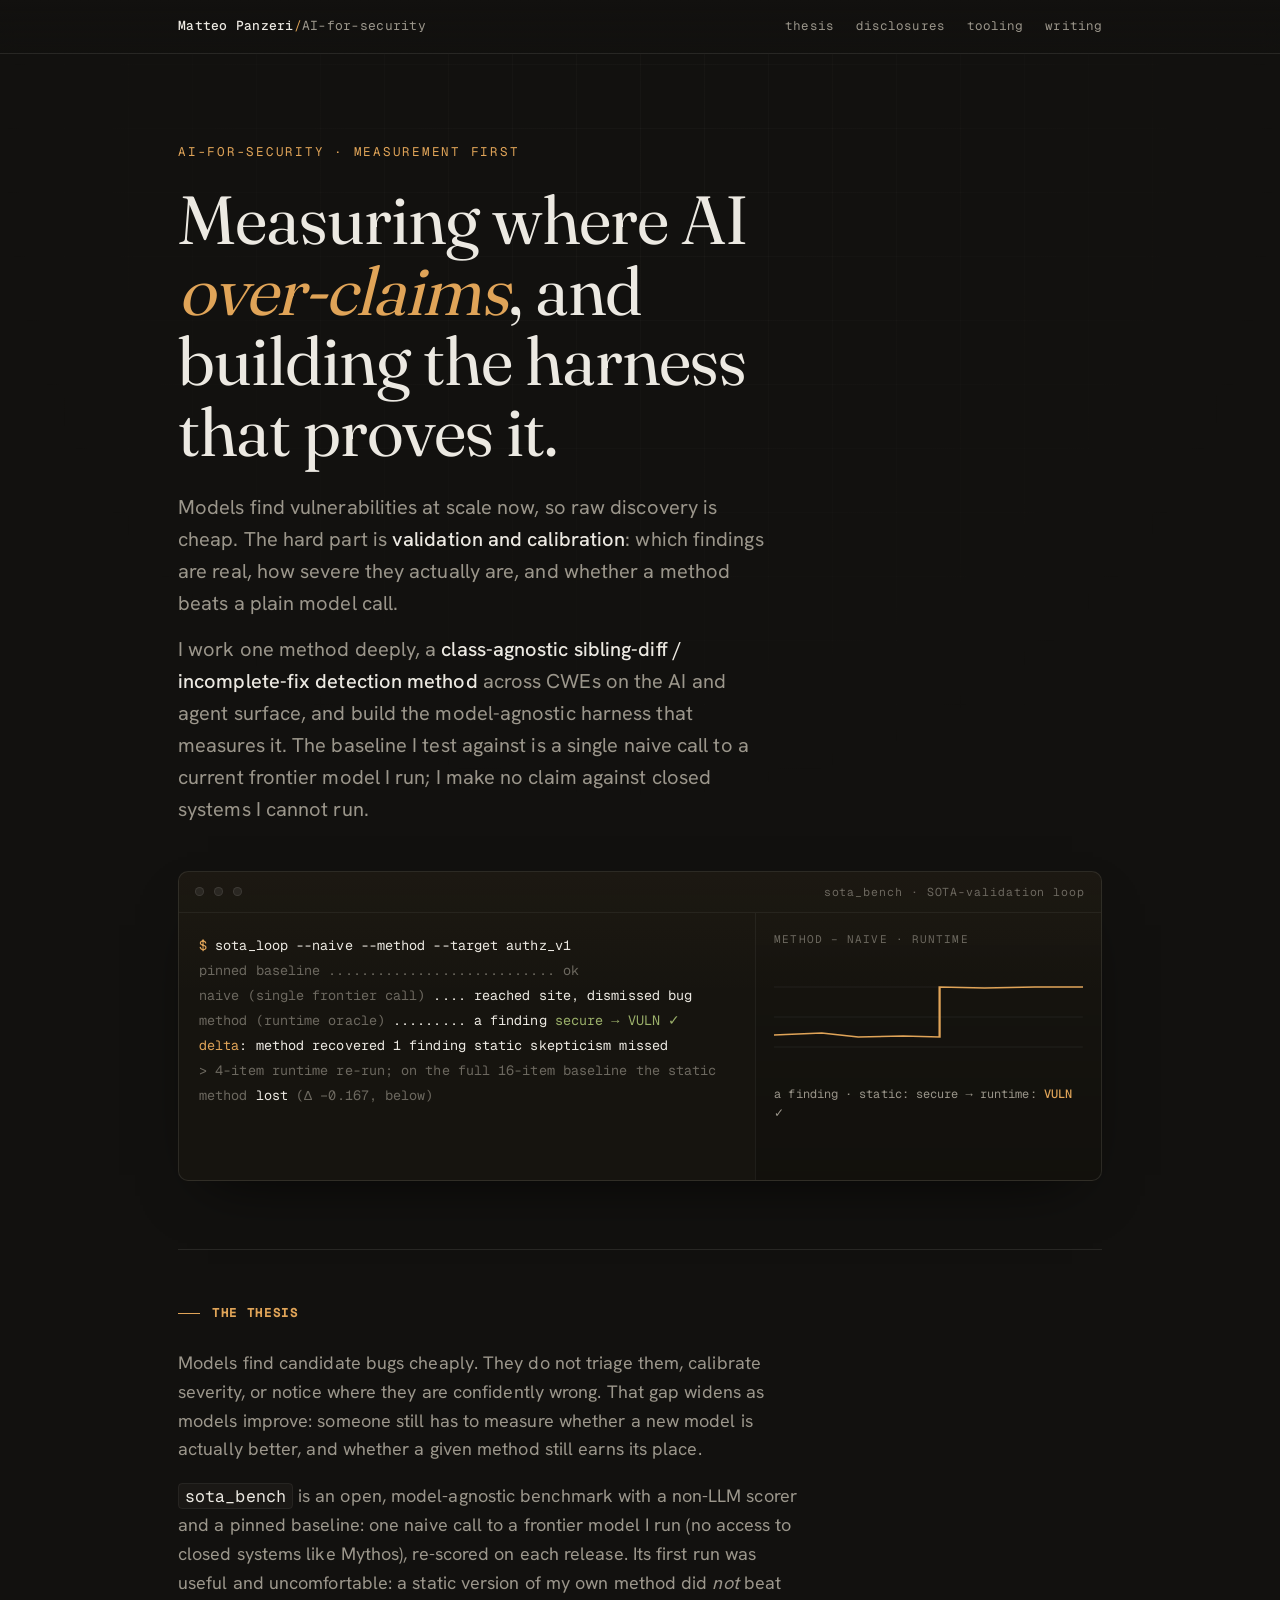
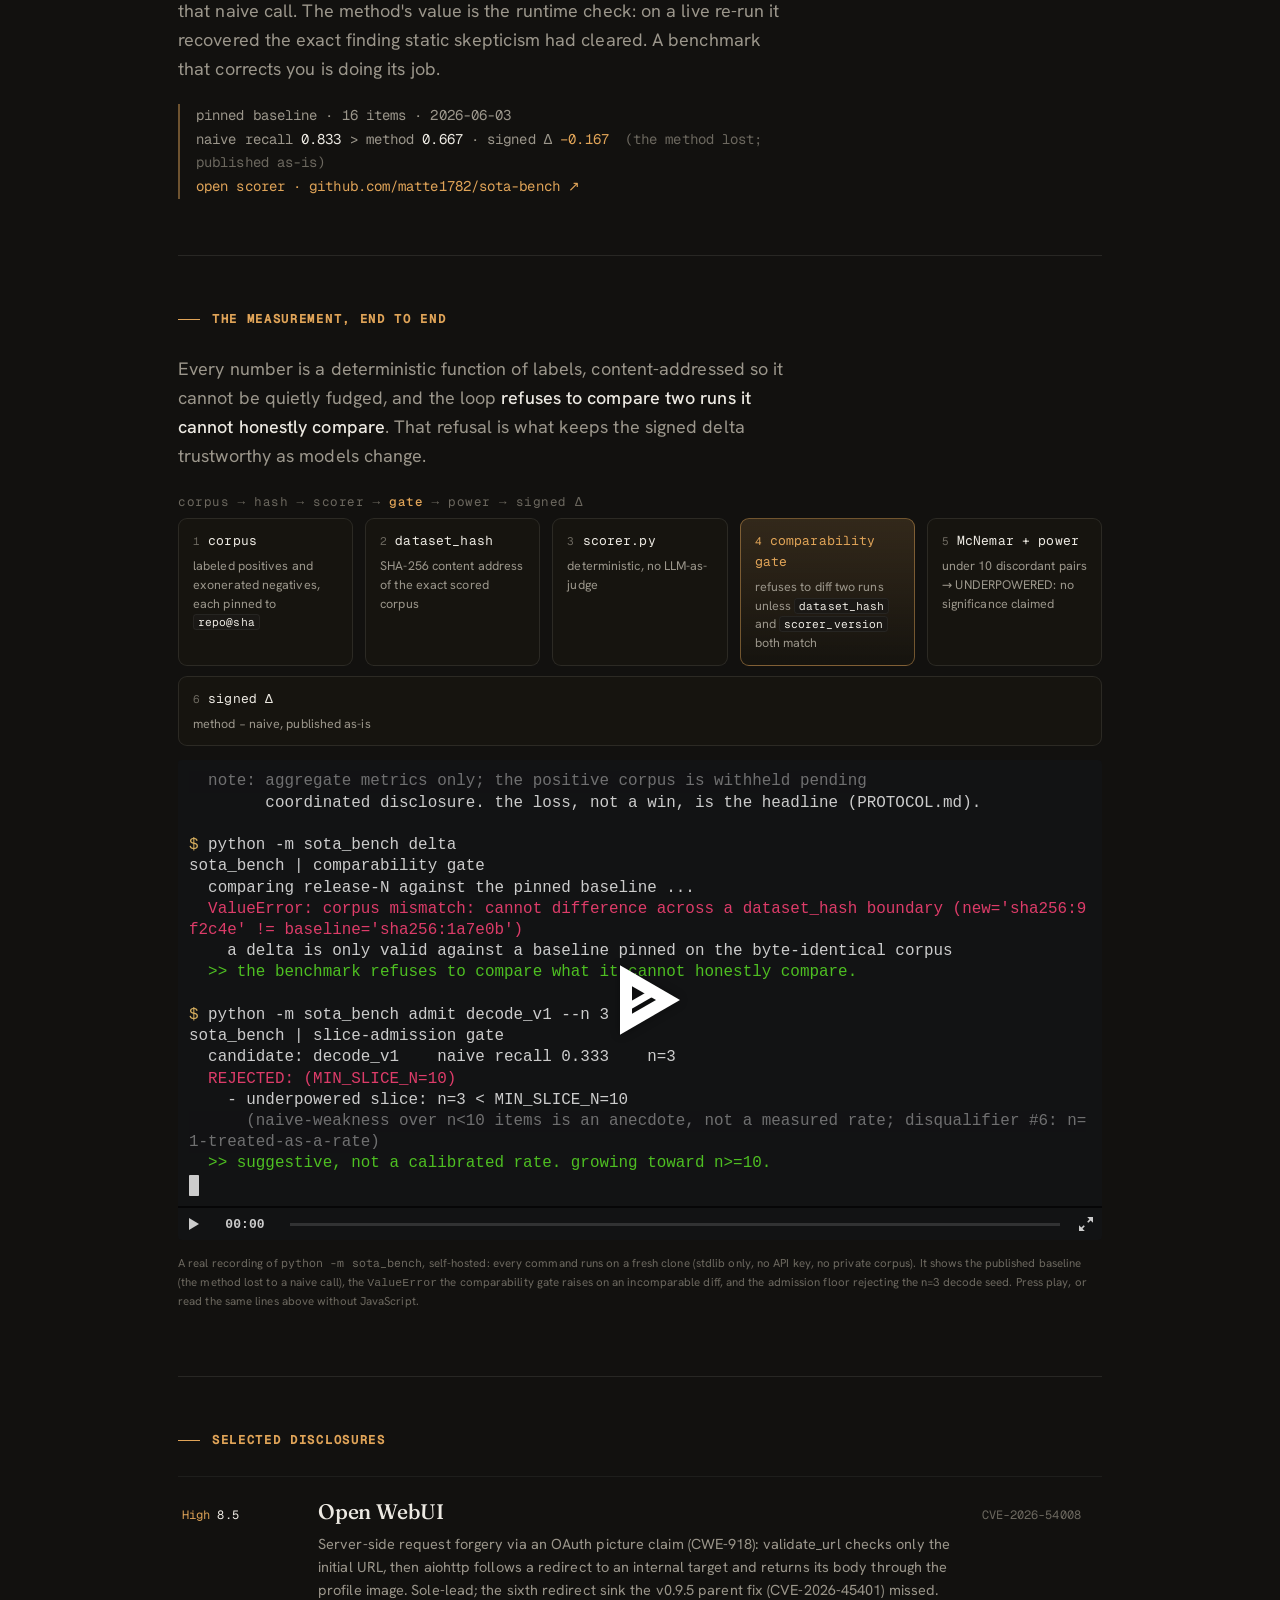
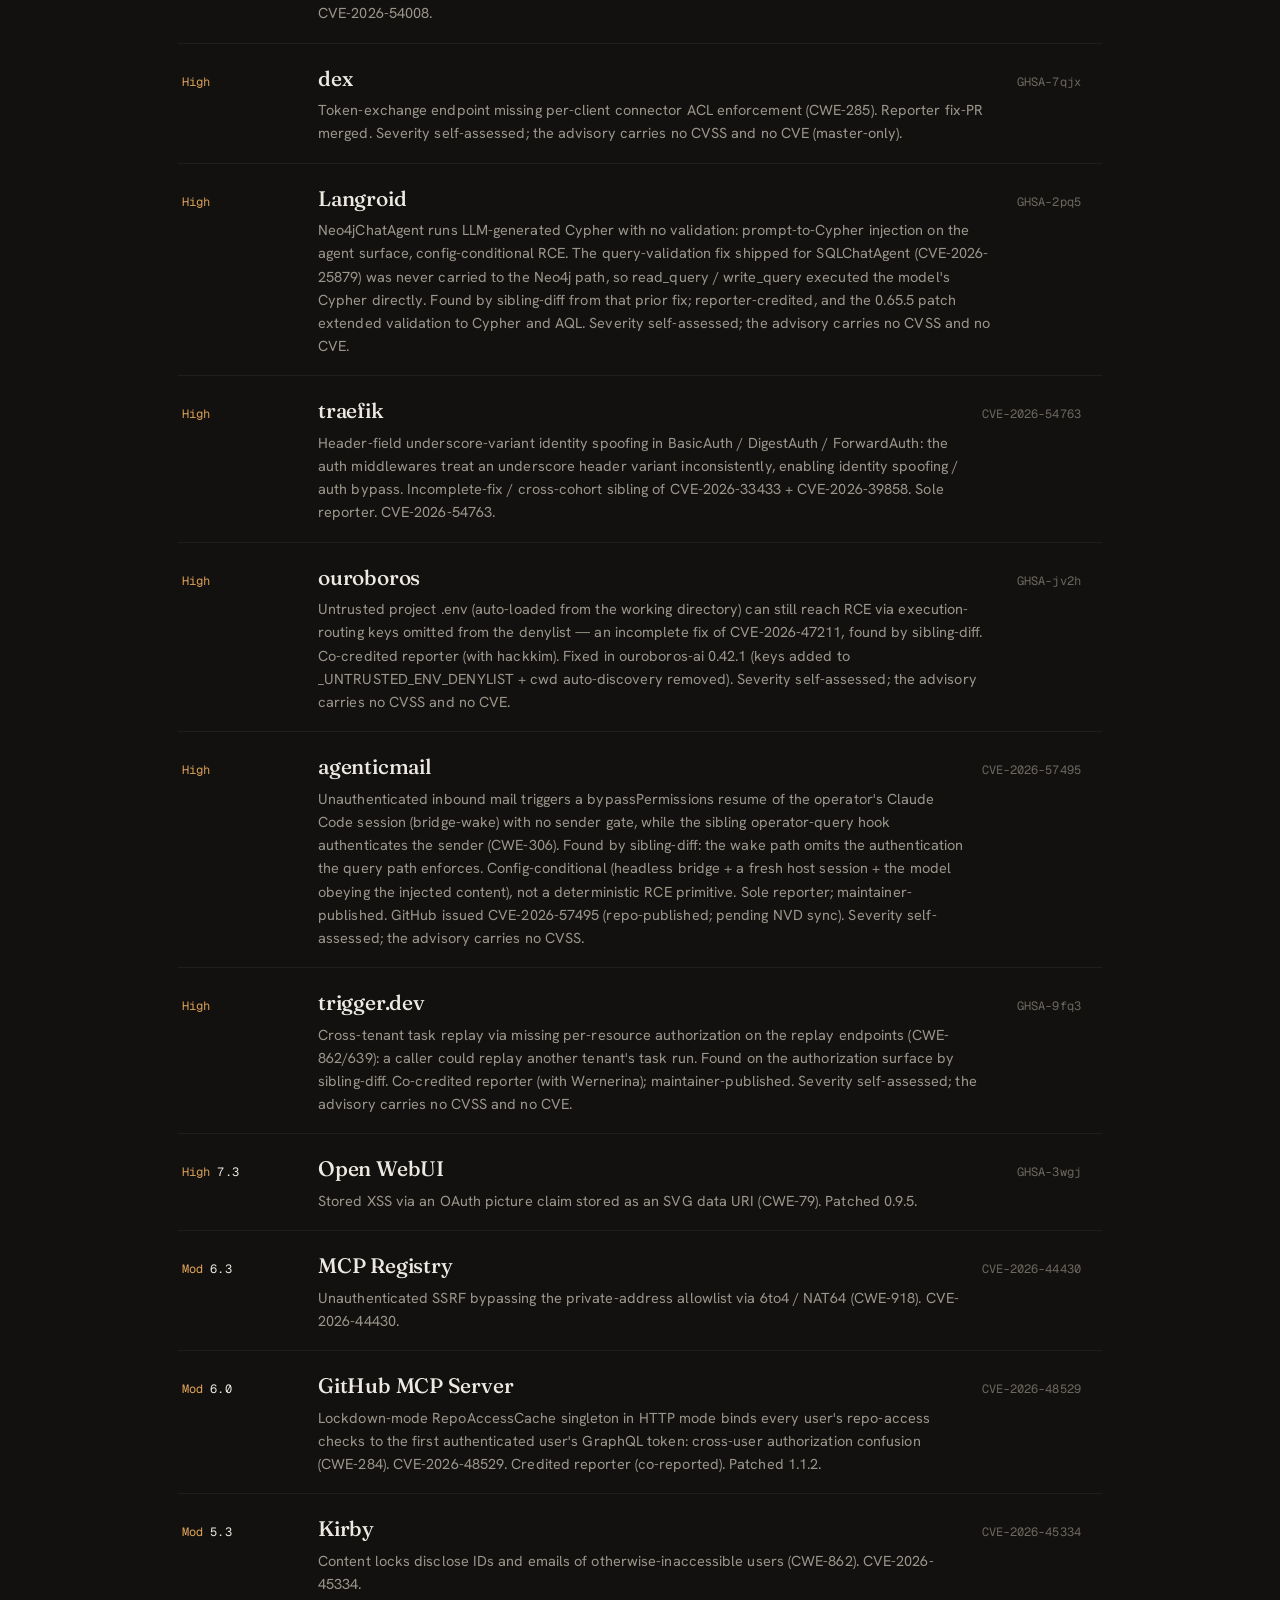
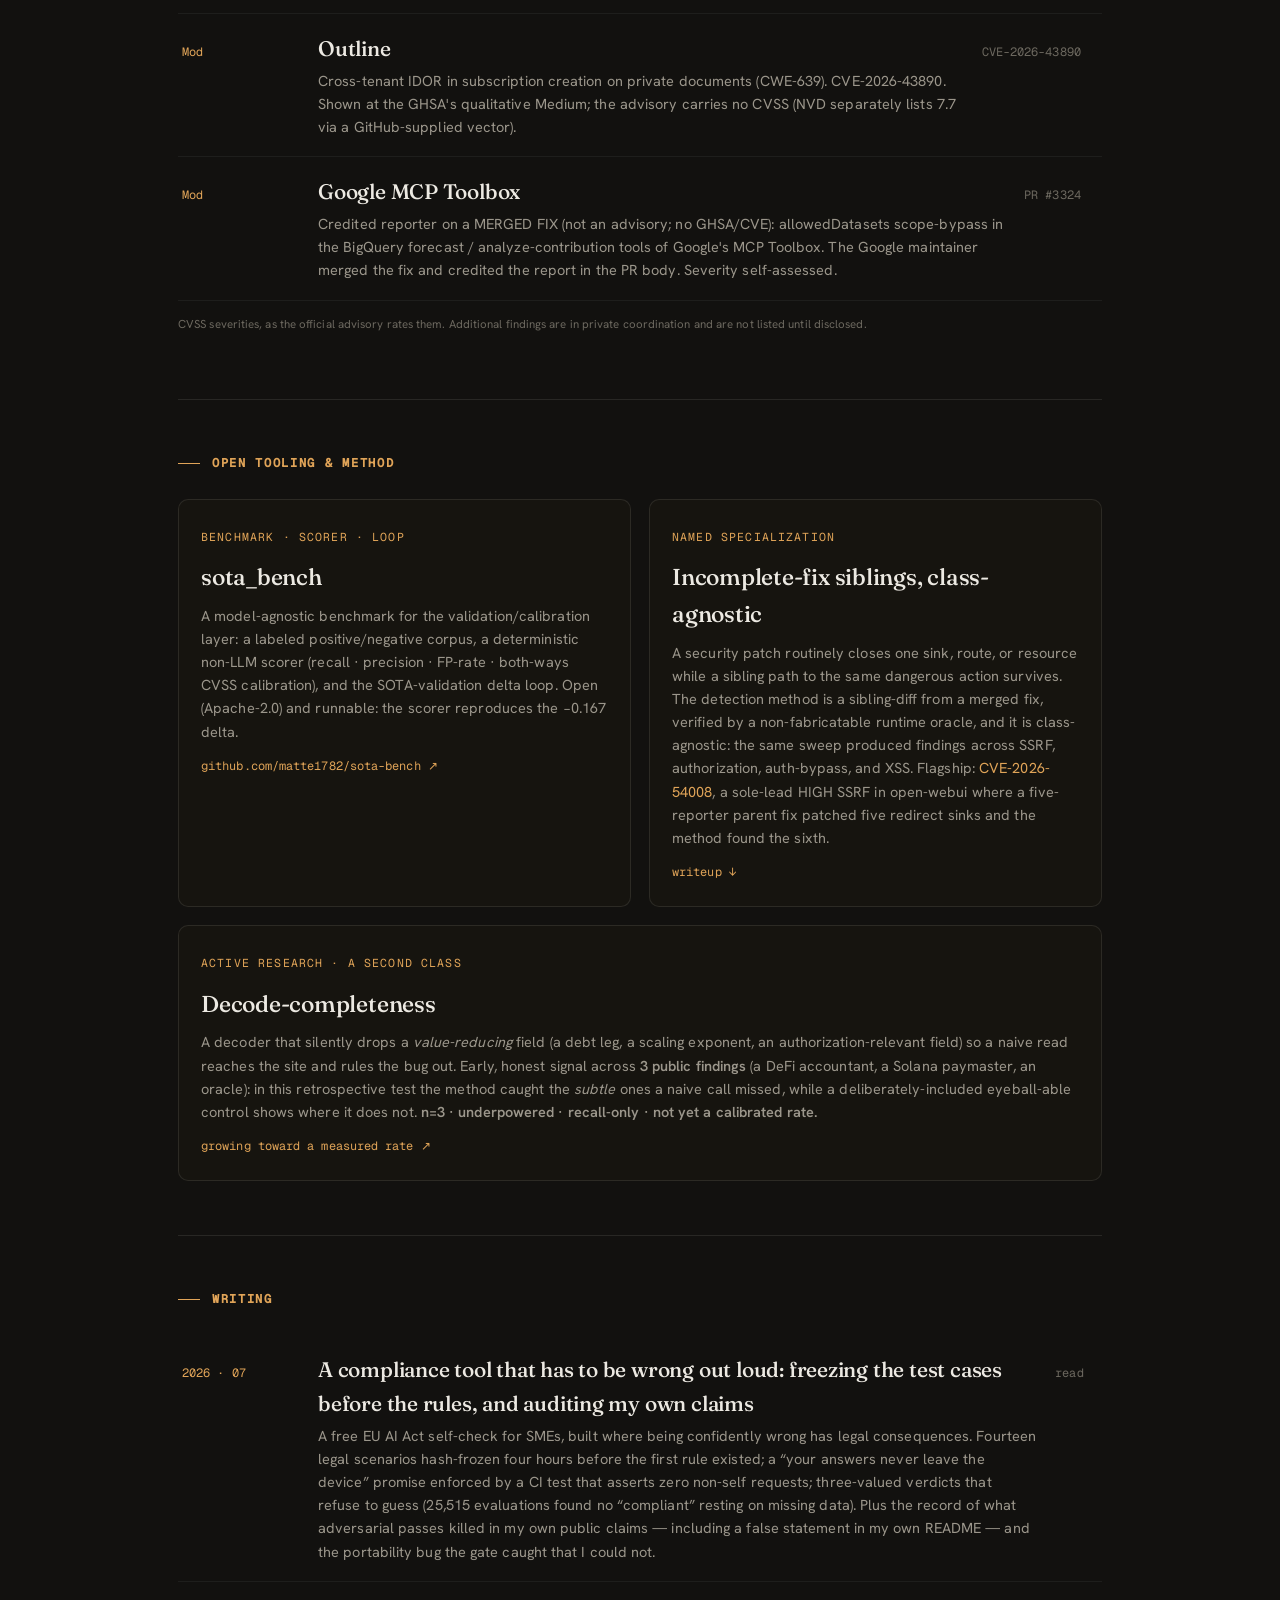
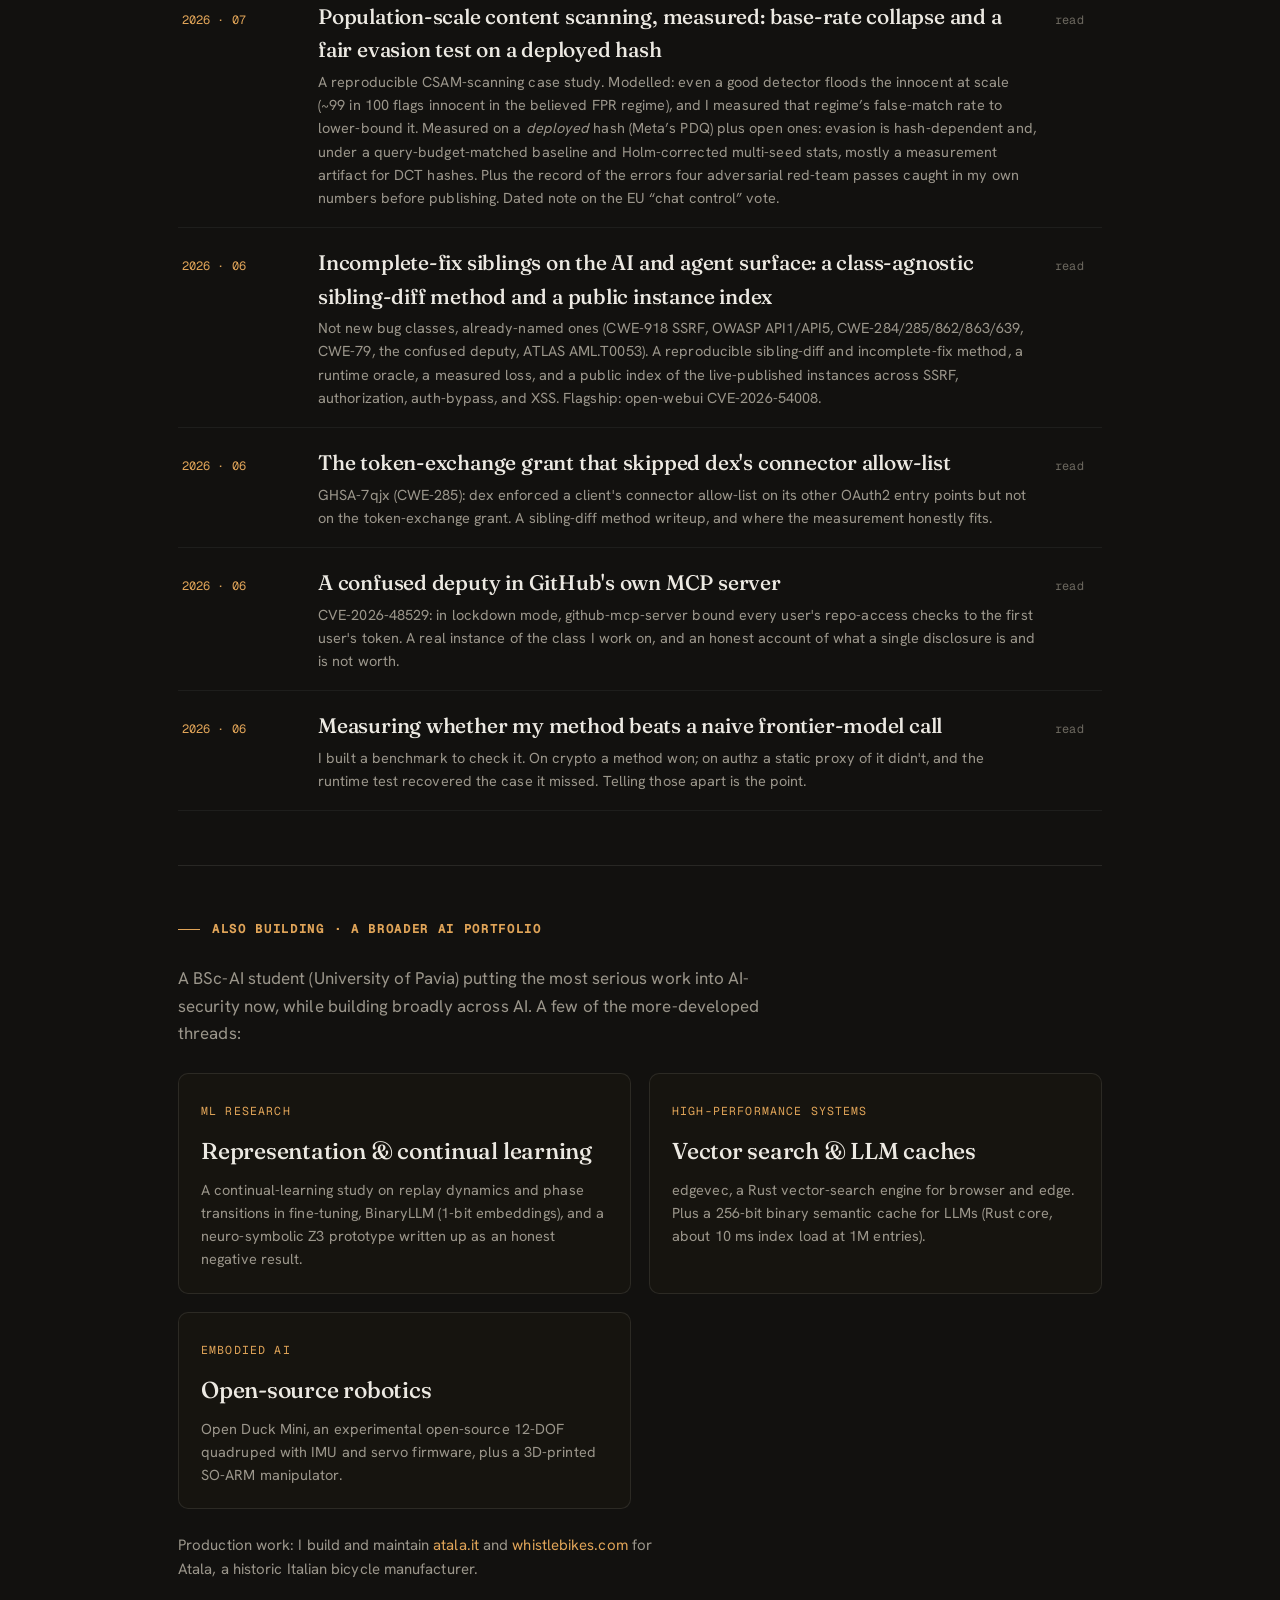
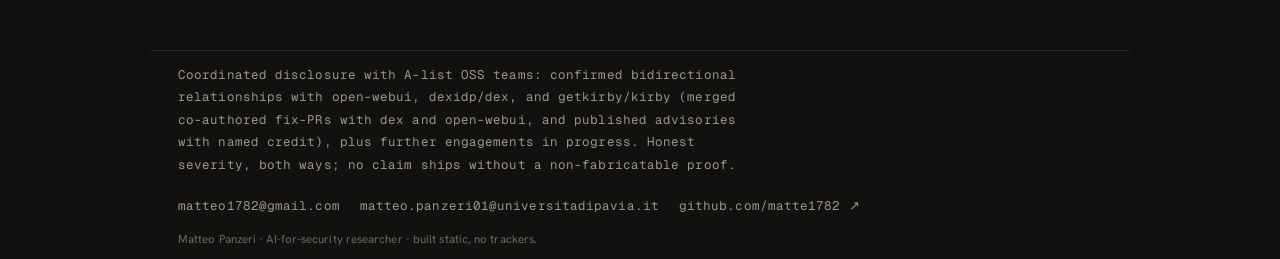
==== index.html @ c6f2357e "writing: add AI Act self-check case study (frozen oracle, CI-enforced privacy claim, post red-team) " ====
<!doctype html>
<html lang="en">
<head>
<meta charset="utf-8" />
<meta name="viewport" content="width=device-width, initial-scale=1" />
<title>Matteo Panzeri · AI-for-security researcher</title>
<link rel="icon" href="data:image/svg+xml,%3Csvg xmlns='http://www.w3.org/2000/svg' viewBox='0 0 32 32'%3E%3Crect width='32' height='32' rx='7' fill='%2312110f'/%3E%3Cpath d='M5 21 L12 20 L16 22 L16 10 L24 11 L27 11' fill='none' stroke='%23e0a458' stroke-width='2.3' stroke-linecap='round' stroke-linejoin='round'/%3E%3C/svg%3E" />
<meta name="description" content="Matteo Panzeri · AI-for-security researcher. Measuring where AI over-claims, and building the model-agnostic harness that proves it. Specialization: a class-agnostic sibling-diff / incomplete-fix detection method across CWEs on the AI and agent surface." />
<link rel="stylesheet" href="assets/fonts/fonts.css" />
<link rel="stylesheet" href="assets/asciinema-player.css" />
<style>
  :root{
    --bg:#12110f; --bg2:#1a1815; --panel:#16140f;
    --ink:#ece9e2; --dim:#9b968b; --faint:#6c685f;
    --line:rgba(236,233,226,.10); --line2:rgba(236,233,226,.06);
    --signal:#e0a458; --signal-soft:rgba(224,164,88,.16); --signal-line:rgba(224,164,88,.45);
    --ok:#9bb06a;
    --serif:"Fraunces",Georgia,serif; --sans:"Hanken Grotesk",system-ui,sans-serif; --mono:"Geist Mono",ui-monospace,monospace;
    --maxw:980px;
  }
  *{box-sizing:border-box}
  html{scroll-behavior:smooth}
  body{
    margin:0; background:var(--bg); color:var(--ink);
    font-family:var(--sans); font-size:17px; line-height:1.6; letter-spacing:.005em;
    -webkit-font-smoothing:antialiased; text-rendering:optimizeLegibility;
  }
  /* faint warm grain + a single hairline measurement grid, static (atmosphere, not motion) */
  body::before{
    content:""; position:fixed; inset:0; pointer-events:none; z-index:0; opacity:.5;
    background-image:linear-gradient(var(--line2) 1px,transparent 1px),linear-gradient(90deg,var(--line2) 1px,transparent 1px);
    background-size:64px 64px; mask-image:radial-gradient(circle at 50% 18%,#000 0%,transparent 72%);
  }
  .wrap{position:relative; z-index:1; max-width:var(--maxw); margin:0 auto; padding:0 28px}
  a{color:inherit; text-decoration:none}
  ::selection{background:var(--signal-soft); color:var(--ink)}

  /* top bar */
  header{position:sticky; top:0; z-index:5; backdrop-filter:blur(8px);
    background:linear-gradient(var(--bg),rgba(18,17,15,.72)); border-bottom:1px solid var(--line)}
  .bar{display:flex; align-items:center; justify-content:space-between; padding:16px 28px; max-width:var(--maxw); margin:0 auto}
  .who{font-family:var(--mono); font-size:13px; letter-spacing:.02em}
  .who b{color:var(--ink); font-weight:500}
  .who .slash{color:var(--signal)}
  nav{display:flex; gap:22px; font-family:var(--mono); font-size:12.5px; color:var(--dim)}
  nav a{position:relative; transition:color .2s}
  nav a:hover{color:var(--ink)}
  nav a::after{content:""; position:absolute; left:0; bottom:-5px; height:1px; width:0; background:var(--signal); transition:width .25s ease}
  nav a:hover::after{width:100%}

  /* hero */
  .hero{padding:88px 0 60px}
  .kicker{font-family:var(--mono); font-size:12.5px; color:var(--signal); letter-spacing:.14em; text-transform:uppercase; margin:0 0 22px}
  h1{font-family:var(--serif); font-weight:380; font-size:clamp(38px,6vw,68px); line-height:1.04; letter-spacing:-.015em; margin:0 0 24px; max-width:16ch}
  h1 em{font-style:italic; color:var(--signal)}
  .lede{font-size:clamp(17px,2.2vw,20px); color:var(--dim); max-width:54ch; margin:0 0 14px}
  .lede b{color:var(--ink); font-weight:500}

  /* the one animated motif: terminal / instrument readout */
  .instrument{margin:46px 0 8px; border:1px solid var(--line); border-radius:10px; background:
    linear-gradient(180deg,rgba(224,164,88,.03),transparent 40%),var(--panel); overflow:hidden;
    box-shadow:0 24px 60px -30px rgba(0,0,0,.8)}
  .inst-bar{display:flex; align-items:center; gap:10px; padding:11px 16px; border-bottom:1px solid var(--line2); font-family:var(--mono); font-size:11.5px; color:var(--faint)}
  .dot{width:9px; height:9px; border-radius:50%; background:#2a2722; border:1px solid var(--line)}
  .inst-bar .label{margin-left:auto; letter-spacing:.08em}
  .inst-body{display:grid; grid-template-columns:1.5fr .9fr; gap:0}
  @media(max-width:720px){.inst-body{grid-template-columns:1fr}}
  .readout{padding:20px 20px 22px; font-family:var(--mono); font-size:13.5px; line-height:1.85; min-height:228px}
  .readout .ln{opacity:0; transition:opacity .45s ease}
  .readout .prompt{color:var(--signal)}
  .readout .mut{color:var(--faint)}
  .readout .ok{color:var(--ok)}
  .readout .hi{color:var(--signal)}
  .readout .em{color:var(--ink)}
  .scope{border-left:1px solid var(--line2); padding:18px 18px 16px; display:flex; flex-direction:column; gap:8px; background:linear-gradient(180deg,transparent,rgba(0,0,0,.18))}
  .scope .cap{font-family:var(--mono); font-size:11px; color:var(--faint); letter-spacing:.1em; text-transform:uppercase}
  .scope svg{width:100%; height:120px; display:block}
  .scope .trace{fill:none; stroke:var(--signal); stroke-width:1.6; stroke-linecap:round;
    stroke-dasharray:1; stroke-dashoffset:1}
  .scope .grid{stroke:var(--line2); stroke-width:1}
  .scope .flip{font-family:var(--mono); font-size:12px; color:var(--dim)}
  .scope .flip b{color:var(--signal); font-weight:500}

  /* sections */
  section{padding:54px 0; border-top:1px solid var(--line)}
  .sec-h{font-family:var(--mono); font-size:12px; color:var(--signal); letter-spacing:.14em; text-transform:uppercase; margin:0 0 26px; display:flex; align-items:center; gap:12px}
  .sec-h::before{content:""; width:22px; height:1px; background:var(--signal)}
  .prose{max-width:62ch; color:var(--dim); font-size:18px}
  .prose p{margin:0 0 18px}
  .prose b,.prose strong{color:var(--ink); font-weight:500}
  .prose .term{font-family:var(--mono); font-size:.92em; color:var(--ink); background:var(--bg2); padding:1px 6px; border-radius:4px; border:1px solid var(--line2)}

  /* disclosures list */
  .rows{display:flex; flex-direction:column; border-top:1px solid var(--line2)}
  .row{display:grid; grid-template-columns:118px 1fr auto; gap:18px; align-items:baseline; padding:18px 4px; border-bottom:1px solid var(--line2); transition:background .2s}
  .row:hover{background:rgba(224,164,88,.035)}
  @media(max-width:680px){.row{grid-template-columns:1fr; gap:6px}}
  .row .sev{font-family:var(--mono); font-size:12px; color:var(--signal); white-space:nowrap}
  .row .sev .score{color:var(--ink)}
  .row .name{font-family:var(--serif); font-size:21px; font-weight:500; letter-spacing:-.01em}
  .row .desc{display:block; font-family:var(--sans); font-size:14.5px; color:var(--dim); margin-top:3px; font-weight:400}
  .row .id{font-family:var(--mono); font-size:12px; color:var(--faint); justify-self:end; white-space:nowrap}
  .row .id .arrow{color:var(--signal); opacity:0; transition:opacity .2s}
  .row:hover .id .arrow{opacity:1}

  /* cards */
  .cards{display:grid; grid-template-columns:1fr 1fr; gap:18px}
  @media(max-width:680px){.cards{grid-template-columns:1fr}}
  .card{border:1px solid var(--line); border-radius:10px; padding:22px; background:var(--panel); transition:border-color .2s,transform .2s}
  .card:hover{border-color:var(--signal-line); transform:translateY(-2px)}
  .card .ct{font-family:var(--mono); font-size:11.5px; color:var(--signal); letter-spacing:.1em; text-transform:uppercase}
  .card h3{font-family:var(--serif); font-weight:500; font-size:23px; margin:10px 0 8px; letter-spacing:-.01em}
  .card p{margin:0; color:var(--dim); font-size:14.5px}
  .card .go{font-family:var(--mono); font-size:12px; color:var(--signal); margin-top:14px; display:inline-block}
  .card.span2{grid-column:1 / -1}

  /* measurement pipeline: only-what-runs; static, accessible, no JS, no motion required */
  .flowline{font-family:var(--mono); font-size:12.5px; color:var(--faint); letter-spacing:.04em; margin:22px 0 4px}
  .flowline b{color:var(--signal); font-weight:500}
  .pipeline{display:flex; flex-wrap:wrap; gap:10px 12px; list-style:none; padding:0; margin:6px 0 14px; counter-reset:p}
  .pipeline li{flex:1 1 150px; min-width:146px; border:1px solid var(--line); border-radius:9px; background:var(--panel); padding:12px 14px}
  .pipeline .pn{display:block; font-family:var(--mono); font-size:13px; color:var(--ink); letter-spacing:.01em}
  .pipeline .pn::before{counter-increment:p; content:counter(p); color:var(--faint); margin-right:8px; font-size:11px}
  .pipeline .pd{display:block; margin-top:5px; font-size:12.5px; color:var(--dim); line-height:1.5}
  .pipeline li.gate{border-color:var(--signal-line); background:linear-gradient(180deg,var(--signal-soft),var(--panel))}
  .pipeline li.gate .pn{color:var(--signal)} .pipeline li.gate .pn::before{color:var(--signal)}
  .pipeline code{font-family:var(--mono); font-size:.9em; color:var(--ink); background:var(--bg2); padding:0 4px; border-radius:3px; border:1px solid var(--line2)}

  footer{border-top:1px solid var(--line); padding:40px 0 64px; color:var(--faint); font-size:14px}
  footer .disc{font-family:var(--mono); font-size:12.5px; color:var(--dim); max-width:70ch; line-height:1.8}
  footer .meta{margin-top:20px; display:flex; gap:20px; font-family:var(--mono); font-size:12.5px}
  footer a{color:var(--dim)} footer a:hover{color:var(--signal)}
  .note{margin-top:14px; font-size:11.5px; color:var(--faint)}

  /* reveal-on-scroll: JS adds .pre (start hidden) then .in (reveal). Default state is visible,
     so content is never stranded on any browser even if JS or the observer fails. */
  @media (prefers-reduced-motion:no-preference){
    .reveal.pre{opacity:0; transform:translateY(16px); transition:opacity .6s ease, transform .6s cubic-bezier(.22,.61,.36,1)}
    .reveal.pre.in{opacity:1; transform:none}
  }

  /* mobile: prevent horizontal overflow (header nav + footer contact row) */
  @media (max-width:600px){
    .wrap{padding:0 18px}
    .bar{padding:14px 18px; flex-wrap:wrap; gap:6px 14px}
    nav{gap:16px; flex-wrap:wrap}
    footer .meta{flex-wrap:wrap; gap:10px 18px}
    footer .meta a, footer a{overflow-wrap:anywhere}
  }
</style>
<noscript><style>.readout .ln{opacity:1}.reveal{opacity:1;transform:none}.scope .trace{stroke-dashoffset:0}</style></noscript>
</head>
<body>
<header>
  <div class="bar">
    <div class="who"><b>Matteo Panzeri</b><span class="slash">/</span><span style="color:var(--dim)">AI-for-security</span></div>
    <nav>
      <a href="#thesis">thesis</a>
      <a href="#disclosures">disclosures</a>
      <a href="#tooling">tooling</a>
      <a href="#writing">writing</a>
    </nav>
  </div>
</header>

<main class="wrap">
  <section class="hero" style="border-top:none">
    <p class="kicker">AI-for-security &middot; measurement first</p>
    <h1>Measuring where AI <em>over-claims</em>, and building the harness that proves it.</h1>
    <p class="lede">Models find vulnerabilities at scale now, so raw discovery is cheap. The hard part is <b>validation and calibration</b>: which findings are real, how severe they actually are, and whether a method beats a plain model call.</p>
    <p class="lede">I work one method deeply, a <b>class-agnostic sibling-diff / incomplete-fix detection method</b> across CWEs on the AI and agent surface, and build the model-agnostic harness that measures it. The baseline I test against is a single naive call to a current frontier model I run; I make no claim against closed systems I cannot run.</p>

    <div class="instrument" id="inst" aria-label="Live readout of the SOTA-validation loop result">
      <div class="inst-bar">
        <span class="dot"></span><span class="dot"></span><span class="dot"></span>
        <span class="label">sota_bench &middot; SOTA-validation loop</span>
      </div>
      <div class="inst-body">
        <div class="readout" id="readout">
          <div class="ln"><span class="prompt">$</span> sota_loop --naive --method --target authz_v1</div>
          <div class="ln"><span class="mut">pinned baseline ............................ ok</span></div>
          <div class="ln"><span class="mut">naive   (single frontier call)</span> .... reached site, <span class="em">dismissed bug</span></div>
          <div class="ln"><span class="mut">method  (runtime oracle)</span> ......... a finding <span class="ok">secure &rarr; VULN &check;</span></div>
          <div class="ln"><span class="hi">delta</span>: method recovered 1 finding static skepticism missed</div>
          <div class="ln"><span class="mut">&gt; 4-item runtime re-run; on the full 16-item baseline the static method <span class="em">lost</span> (&Delta; &minus;0.167, below)</span></div>
          <div class="ln"><span class="mut">&gt; the disclosures and the method are the substance. the measurement keeps them honest.</span></div>
        </div>
        <div class="scope">
          <span class="cap">method &minus; naive &middot; runtime</span>
          <svg viewBox="0 0 220 120" preserveAspectRatio="none" aria-hidden="true">
            <line class="grid" x1="0" y1="60" x2="220" y2="60"></line>
            <line class="grid" x1="0" y1="30" x2="220" y2="30"></line>
            <line class="grid" x1="0" y1="90" x2="220" y2="90"></line>
            <path class="trace" id="trace" d="M0,78 L34,76 L60,80 L92,79 L118,80 L118,30 L150,31 L186,30 L220,30"></path>
          </svg>
          <span class="flip">a finding &middot; static: <span style="color:var(--dim)">secure</span> &rarr; runtime: <b>VULN</b> &check;</span>
        </div>
      </div>
    </div>
  </section>

  <section id="thesis">
    <h2 class="sec-h">The thesis</h2>
    <div class="prose reveal">
      <p>Models find candidate bugs cheaply. They do not triage them, calibrate severity, or notice where they are confidently wrong. That gap widens as models improve: someone still has to measure whether a new model is actually better, and whether a given method still earns its place.</p>
      <p><span class="term">sota_bench</span> is an open, model-agnostic benchmark with a non-LLM scorer and a pinned baseline: one naive call to a frontier model I run (no access to closed systems like Mythos), re-scored on each release. Its first run was useful and uncomfortable: a static version of my own method did <em>not</em> beat that naive call. The method's value is the runtime check: on a live re-run it recovered the exact finding static skepticism had cleared. A benchmark that corrects you is doing its job.</p>
      <p style="font-family:var(--mono); font-size:14px; color:var(--dim); border-left:2px solid var(--signal-line); padding-left:16px; margin:20px 0 2px; line-height:1.7">
        pinned baseline &middot; 16 items &middot; 2026-06-03<br>
        naive recall <span style="color:var(--ink)">0.833</span> &gt; method <span style="color:var(--ink)">0.667</span> &middot; signed &Delta; <span style="color:var(--signal)">&minus;0.167</span> &nbsp;<span style="color:var(--faint)">(the method lost; published as-is)</span><br>
        <a href="https://github.com/matte1782/sota-bench" target="_blank" rel="noopener" style="color:var(--signal)">open scorer &middot; github.com/matte1782/sota-bench &#8599;</a>
      </p>
    </div>
  </section>

  <section id="measurement">
    <h2 class="sec-h">The measurement, end to end</h2>
    <div class="prose reveal" style="margin-bottom:2px">
      <p>Every number is a deterministic function of labels, content-addressed so it cannot be quietly fudged, and the loop <strong>refuses to compare two runs it cannot honestly compare</strong>. That refusal is what keeps the signed delta trustworthy as models change.</p>
    </div>
    <p class="flowline" aria-hidden="true">corpus &rarr; hash &rarr; scorer &rarr; <b>gate</b> &rarr; power &rarr; signed &Delta;</p>
    <ol class="pipeline reveal" aria-label="The sota_bench measurement pipeline, in order">
      <li><span class="pn">corpus</span><span class="pd">labeled positives and exonerated negatives, each pinned to <code>repo@sha</code></span></li>
      <li><span class="pn">dataset_hash</span><span class="pd">SHA-256 content address of the exact scored corpus</span></li>
      <li><span class="pn">scorer.py</span><span class="pd">deterministic, no LLM-as-judge</span></li>
      <li class="gate"><span class="pn">comparability gate</span><span class="pd">refuses to diff two runs unless <code>dataset_hash</code> and <code>scorer_version</code> both match</span></li>
      <li><span class="pn">McNemar + power</span><span class="pd">under 10 discordant pairs &rarr; UNDERPOWERED: no significance claimed</span></li>
      <li><span class="pn">signed &Delta;</span><span class="pd">method &minus; naive, published as-is</span></li>
    </ol>

    <div class="cast-wrap reveal" style="margin-top:8px">
      <div id="cast-player" aria-label="A real recording of sota_bench: naive out-scores method, the comparability gate refuses an incomparable diff, and the n=3 decode seed is rejected as underpowered"></div>
      <noscript>
        <div class="instrument" aria-label="sota_bench CLI output (static fallback); every command runs on a fresh clone">
          <div class="inst-bar">
            <span class="dot"></span><span class="dot"></span><span class="dot"></span>
            <span class="label">sota_bench &middot; runs on a fresh clone</span>
          </div>
          <div class="inst-body" style="grid-template-columns:1fr">
            <div class="readout" style="min-height:auto">
              <div class="ln"><span class="prompt">$</span> python -m sota_bench baseline</div>
              <div class="ln"><span class="mut">naive recall 0.833 &nbsp; method recall 0.667 &nbsp; signed &Delta; <span class="hi">&minus;0.167</span> &nbsp;(the method lost; published as-is)</span></div>
              <div class="ln"><span class="prompt">$</span> python -m sota_bench delta</div>
              <div class="ln"><span class="hi">ValueError</span>: corpus mismatch: cannot difference across a dataset_hash boundary</div>
              <div class="ln"><span class="prompt">$</span> python -m sota_bench admit decode_v1 --n 3</div>
              <div class="ln"><span class="hi">REJECTED</span>: underpowered slice: n=3 &lt; MIN_SLICE_N=10</div>
            </div>
          </div>
        </div>
      </noscript>
    </div>

    <p class="note">A real recording of <code style="font-family:var(--mono)">python -m sota_bench</code>, self-hosted: every command runs on a fresh clone (stdlib only, no API key, no private corpus). It shows the published baseline (the method lost to a naive call), the <code>ValueError</code> the comparability gate raises on an incomparable diff, and the admission floor rejecting the n=3 decode seed. Press play, or read the same lines above without JavaScript.</p>
  </section>

  <section id="disclosures">
    <h2 class="sec-h">Selected disclosures</h2>
    <div class="rows">
      <!-- DISCLOSURES:START (generated by tools/generate_disclosures.py from tools/public-findings.json; do not edit by hand) -->
      <a class="row" href="https://github.com/open-webui/open-webui/security/advisories/GHSA-226f-f24g-524w" target="_blank" rel="noopener">
        <span class="sev">High <span class="score">8.5</span></span>
        <span><span class="name">Open WebUI</span><span class="desc">Server-side request forgery via an OAuth picture claim (CWE-918): validate_url checks only the initial URL, then aiohttp follows a redirect to an internal target and returns its body through the profile image. Sole-lead; the sixth redirect sink the v0.9.5 parent fix (CVE-2026-45401) missed. CVE-2026-54008.</span></span>
        <span class="id">CVE-2026-54008 <span class="arrow">&#8599;</span></span>
      </a>
      <a class="row" href="https://github.com/dexidp/dex/security/advisories/GHSA-7qjx-gp9h-65qj" target="_blank" rel="noopener">
        <span class="sev">High</span>
        <span><span class="name">dex</span><span class="desc">Token-exchange endpoint missing per-client connector ACL enforcement (CWE-285). Reporter fix-PR merged. Severity self-assessed; the advisory carries no CVSS and no CVE (master-only).</span></span>
        <span class="id">GHSA-7qjx <span class="arrow">&#8599;</span></span>
      </a>
      <a class="row" href="https://github.com/langroid/langroid/security/advisories/GHSA-2pq5-3q89-j7cc" target="_blank" rel="noopener">
        <span class="sev">High</span>
        <span><span class="name">Langroid</span><span class="desc">Neo4jChatAgent runs LLM-generated Cypher with no validation: prompt-to-Cypher injection on the agent surface, config-conditional RCE. The query-validation fix shipped for SQLChatAgent (CVE-2026-25879) was never carried to the Neo4j path, so read_query / write_query executed the model's Cypher directly. Found by sibling-diff from that prior fix; reporter-credited, and the 0.65.5 patch extended validation to Cypher and AQL. Severity self-assessed; the advisory carries no CVSS and no CVE.</span></span>
        <span class="id">GHSA-2pq5 <span class="arrow">&#8599;</span></span>
      </a>
      <a class="row" href="https://github.com/traefik/traefik/security/advisories/GHSA-x677-9fxg-v5c5" target="_blank" rel="noopener">
        <span class="sev">High</span>
        <span><span class="name">traefik</span><span class="desc">Header-field underscore-variant identity spoofing in BasicAuth / DigestAuth / ForwardAuth: the auth middlewares treat an underscore header variant inconsistently, enabling identity spoofing / auth bypass. Incomplete-fix / cross-cohort sibling of CVE-2026-33433 + CVE-2026-39858. Sole reporter. CVE-2026-54763.</span></span>
        <span class="id">CVE-2026-54763 <span class="arrow">&#8599;</span></span>
      </a>
      <a class="row" href="https://github.com/Q00/ouroboros/security/advisories/GHSA-jv2h-4p9v-wf5w" target="_blank" rel="noopener">
        <span class="sev">High</span>
        <span><span class="name">ouroboros</span><span class="desc">Untrusted project .env (auto-loaded from the working directory) can still reach RCE via execution-routing keys omitted from the denylist — an incomplete fix of CVE-2026-47211, found by sibling-diff. Co-credited reporter (with hackkim). Fixed in ouroboros-ai 0.42.1 (keys added to _UNTRUSTED_ENV_DENYLIST + cwd auto-discovery removed). Severity self-assessed; the advisory carries no CVSS and no CVE.</span></span>
        <span class="id">GHSA-jv2h <span class="arrow">&#8599;</span></span>
      </a>
      <a class="row" href="https://github.com/agenticmail/agenticmail/security/advisories/GHSA-fq4x-789w-jg5h" target="_blank" rel="noopener">
        <span class="sev">High</span>
        <span><span class="name">agenticmail</span><span class="desc">Unauthenticated inbound mail triggers a bypassPermissions resume of the operator's Claude Code session (bridge-wake) with no sender gate, while the sibling operator-query hook authenticates the sender (CWE-306). Found by sibling-diff: the wake path omits the authentication the query path enforces. Config-conditional (headless bridge + a fresh host session + the model obeying the injected content), not a deterministic RCE primitive. Sole reporter; maintainer-published. GitHub issued CVE-2026-57495 (repo-published; pending NVD sync). Severity self-assessed; the advisory carries no CVSS.</span></span>
        <span class="id">CVE-2026-57495 <span class="arrow">&#8599;</span></span>
      </a>
      <a class="row" href="https://github.com/triggerdotdev/trigger.dev/security/advisories/GHSA-9fq3-68cw-r7p2" target="_blank" rel="noopener">
        <span class="sev">High</span>
        <span><span class="name">trigger.dev</span><span class="desc">Cross-tenant task replay via missing per-resource authorization on the replay endpoints (CWE-862/639): a caller could replay another tenant's task run. Found on the authorization surface by sibling-diff. Co-credited reporter (with Wernerina); maintainer-published. Severity self-assessed; the advisory carries no CVSS and no CVE.</span></span>
        <span class="id">GHSA-9fq3 <span class="arrow">&#8599;</span></span>
      </a>
      <a class="row" href="https://github.com/advisories/GHSA-3wgj-c2hg-vm6q" target="_blank" rel="noopener">
        <span class="sev">High <span class="score">7.3</span></span>
        <span><span class="name">Open WebUI</span><span class="desc">Stored XSS via an OAuth picture claim stored as an SVG data URI (CWE-79). Patched 0.9.5.</span></span>
        <span class="id">GHSA-3wgj <span class="arrow">&#8599;</span></span>
      </a>
      <a class="row" href="https://github.com/advisories/GHSA-r48c-v28r-pf6v" target="_blank" rel="noopener">
        <span class="sev">Mod <span class="score">6.3</span></span>
        <span><span class="name">MCP Registry</span><span class="desc">Unauthenticated SSRF bypassing the private-address allowlist via 6to4 / NAT64 (CWE-918). CVE-2026-44430.</span></span>
        <span class="id">CVE-2026-44430 <span class="arrow">&#8599;</span></span>
      </a>
      <a class="row" href="https://github.com/github/github-mcp-server/security/advisories/GHSA-pjp5-fpmr-3349" target="_blank" rel="noopener">
        <span class="sev">Mod <span class="score">6.0</span></span>
        <span><span class="name">GitHub MCP Server</span><span class="desc">Lockdown-mode RepoAccessCache singleton in HTTP mode binds every user's repo-access checks to the first authenticated user's GraphQL token: cross-user authorization confusion (CWE-284). CVE-2026-48529. Credited reporter (co-reported). Patched 1.1.2.</span></span>
        <span class="id">CVE-2026-48529 <span class="arrow">&#8599;</span></span>
      </a>
      <a class="row" href="https://github.com/getkirby/kirby/security/advisories/GHSA-39vq-49qm-r2mc" target="_blank" rel="noopener">
        <span class="sev">Mod <span class="score">5.3</span></span>
        <span><span class="name">Kirby</span><span class="desc">Content locks disclose IDs and emails of otherwise-inaccessible users (CWE-862). CVE-2026-45334.</span></span>
        <span class="id">CVE-2026-45334 <span class="arrow">&#8599;</span></span>
      </a>
      <a class="row" href="https://github.com/outline/outline/security/advisories/GHSA-gf8h-cv9v-q4fw" target="_blank" rel="noopener">
        <span class="sev">Mod</span>
        <span><span class="name">Outline</span><span class="desc">Cross-tenant IDOR in subscription creation on private documents (CWE-639). CVE-2026-43890. Shown at the GHSA's qualitative Medium; the advisory carries no CVSS (NVD separately lists 7.7 via a GitHub-supplied vector).</span></span>
        <span class="id">CVE-2026-43890 <span class="arrow">&#8599;</span></span>
      </a>
      <a class="row" href="https://github.com/googleapis/mcp-toolbox/pull/3324" target="_blank" rel="noopener">
        <span class="sev">Mod</span>
        <span><span class="name">Google MCP Toolbox</span><span class="desc">Credited reporter on a MERGED FIX (not an advisory; no GHSA/CVE): allowedDatasets scope-bypass in the BigQuery forecast / analyze-contribution tools of Google's MCP Toolbox. The Google maintainer merged the fix and credited the report in the PR body. Severity self-assessed.</span></span>
        <span class="id">PR #3324 <span class="arrow">&#8599;</span></span>
      </a>
      <!-- DISCLOSURES:END -->
    </div>
    <p class="note">CVSS severities, as the official advisory rates them. Additional findings are in private coordination and are not listed until disclosed.</p>
  </section>

  <section id="tooling">
    <h2 class="sec-h">Open tooling &amp; method</h2>
    <div class="cards">
      <a class="card reveal" href="https://github.com/matte1782/sota-bench" target="_blank" rel="noopener">
        <span class="ct">benchmark &middot; scorer &middot; loop</span>
        <h3>sota_bench</h3>
        <p>A model-agnostic benchmark for the validation/calibration layer: a labeled positive/negative corpus, a deterministic non-LLM scorer (recall · precision · FP-rate · both-ways CVSS calibration), and the SOTA-validation delta loop. Open (Apache-2.0) and runnable: the scorer reproduces the &minus;0.167 delta.</p>
        <span class="go">github.com/matte1782/sota-bench &#8599;</span>
      </a>
      <div class="card reveal">
        <span class="ct">named specialization</span>
        <h3>Incomplete-fix siblings, class-agnostic</h3>
        <p>A security patch routinely closes one sink, route, or resource while a sibling path to the same dangerous action survives. The detection method is a sibling-diff from a merged fix, verified by a non-fabricatable runtime oracle, and it is class-agnostic: the same sweep produced findings across SSRF, authorization, auth-bypass, and XSS. Flagship: <a href="https://github.com/open-webui/open-webui/security/advisories/GHSA-226f-f24g-524w" target="_blank" rel="noopener" style="color:var(--signal)">CVE-2026-54008</a>, a sole-lead HIGH SSRF in open-webui where a five-reporter parent fix patched five redirect sinks and the method found the sixth.</p>
        <a class="go" href="#writing" style="color:var(--signal); text-decoration:none">writeup &#8595;</a>
      </div>
      <a class="card reveal span2" href="https://github.com/matte1782/sota-bench/tree/main/seeds/decode_v1" target="_blank" rel="noopener">
        <span class="ct">active research &middot; a second class</span>
        <h3>Decode-completeness</h3>
        <p>A decoder that silently drops a <em>value-reducing</em> field (a debt leg, a scaling exponent, an authorization-relevant field) so a naive read reaches the site and rules the bug out. Early, honest signal across <b>3 public findings</b> (a DeFi accountant, a Solana paymaster, an oracle): in this retrospective test the method caught the <em>subtle</em> ones a naive call missed, while a deliberately-included eyeball-able control shows where it does not. <b>n=3 &middot; underpowered &middot; recall-only &middot; not yet a calibrated rate.</b></p>
        <span class="go">growing toward a measured rate &#8599;</span>
      </a>
    </div>
  </section>

  <section id="writing">
    <h2 class="sec-h">Writing</h2>
    <a class="row reveal" href="./writing/ai-act-self-check-audit/" style="grid-template-columns:118px 1fr auto">
      <span class="sev">2026 &middot; 07</span>
      <span><span class="name">A compliance tool that has to be wrong out loud: freezing the test cases before the rules, and auditing my own claims</span><span class="desc">A free EU AI Act self-check for SMEs, built where being confidently wrong has legal consequences. Fourteen legal scenarios hash-frozen four hours before the first rule existed; a &ldquo;your answers never leave the device&rdquo; promise enforced by a CI test that asserts zero non-self requests; three-valued verdicts that refuse to guess (25,515 evaluations found no &ldquo;compliant&rdquo; resting on missing data). Plus the record of what adversarial passes killed in my own public claims &mdash; including a false statement in my own README &mdash; and the portability bug the gate caught that I could not.</span></span>
      <span class="id">read <span class="arrow">&rarr;</span></span>
    </a>
    <a class="row reveal" href="./writing/population-scale-scanning/" style="grid-template-columns:118px 1fr auto">
      <span class="sev">2026 &middot; 07</span>
      <span><span class="name">Population-scale content scanning, measured: base-rate collapse and a fair evasion test on a deployed hash</span><span class="desc">A reproducible CSAM-scanning case study. Modelled: even a good detector floods the innocent at scale (~99 in 100 flags innocent in the believed FPR regime), and I measured that regime&rsquo;s false-match rate to lower-bound it. Measured on a <em>deployed</em> hash (Meta&rsquo;s PDQ) plus open ones: evasion is hash-dependent and, under a query-budget-matched baseline and Holm-corrected multi-seed stats, mostly a measurement artifact for DCT hashes. Plus the record of the errors four adversarial red-team passes caught in my own numbers before publishing. Dated note on the EU &ldquo;chat control&rdquo; vote.</span></span>
      <span class="id">read <span class="arrow">&rarr;</span></span>
    </a>
    <a class="row reveal" href="./writing/authz-confusion-method/" style="grid-template-columns:118px 1fr auto">
      <span class="sev">2026 &middot; 06</span>
      <span><span class="name">Incomplete-fix siblings on the AI and agent surface: a class-agnostic sibling-diff method and a public instance index</span><span class="desc">Not new bug classes, already-named ones (CWE-918 SSRF, OWASP API1/API5, CWE-284/285/862/863/639, CWE-79, the confused deputy, ATLAS AML.T0053). A reproducible sibling-diff and incomplete-fix method, a runtime oracle, a measured loss, and a public index of the live-published instances across SSRF, authorization, auth-bypass, and XSS. Flagship: open-webui CVE-2026-54008.</span></span>
      <span class="id">read <span class="arrow">&rarr;</span></span>
    </a>
    <a class="row reveal" href="./writing/dex-token-exchange-connector-acl/" style="grid-template-columns:118px 1fr auto">
      <span class="sev">2026 &middot; 06</span>
      <span><span class="name">The token-exchange grant that skipped dex's connector allow-list</span><span class="desc">GHSA-7qjx (CWE-285): dex enforced a client's connector allow-list on its other OAuth2 entry points but not on the token-exchange grant. A sibling-diff method writeup, and where the measurement honestly fits.</span></span>
      <span class="id">read <span class="arrow">&rarr;</span></span>
    </a>
    <a class="row reveal" href="./writing/github-mcp-confused-deputy/" style="grid-template-columns:118px 1fr auto">
      <span class="sev">2026 &middot; 06</span>
      <span><span class="name">A confused deputy in GitHub's own MCP server</span><span class="desc">CVE-2026-48529: in lockdown mode, github-mcp-server bound every user's repo-access checks to the first user's token. A real instance of the class I work on, and an honest account of what a single disclosure is and is not worth.</span></span>
      <span class="id">read <span class="arrow">&rarr;</span></span>
    </a>
    <a class="row reveal" href="./writing/measurement-first/" style="grid-template-columns:118px 1fr auto">
      <span class="sev">2026 &middot; 06</span>
      <span><span class="name">Measuring whether my method beats a naive frontier-model call</span><span class="desc">I built a benchmark to check it. On crypto a method won; on authz a static proxy of it didn't, and the runtime test recovered the case it missed. Telling those apart is the point.</span></span>
      <span class="id">read <span class="arrow">&rarr;</span></span>
    </a>
  </section>

  <section id="building">
    <h2 class="sec-h">Also building &middot; a broader AI portfolio</h2>
    <p class="prose" style="margin-bottom:26px; font-size:17px">A BSc-AI student (University of Pavia) putting the most serious work into AI-security now, while building broadly across AI. A few of the more-developed threads:</p>
    <div class="cards">
      <div class="card"><span class="ct">ml research</span><h3>Representation &amp; continual learning</h3><p>A continual-learning study on replay dynamics and phase transitions in fine-tuning, BinaryLLM (1-bit embeddings), and a neuro-symbolic Z3 prototype written up as an honest negative result.</p></div>
      <div class="card"><span class="ct">high-performance systems</span><h3>Vector search &amp; LLM caches</h3><p>edgevec, a Rust vector-search engine for browser and edge. Plus a 256-bit binary semantic cache for LLMs (Rust core, about 10&nbsp;ms index load at 1M entries).</p></div>
      <div class="card"><span class="ct">embodied AI</span><h3>Open-source robotics</h3><p>Open Duck Mini, an experimental open-source 12-DOF quadruped with IMU and servo firmware, plus a 3D-printed SO-ARM manipulator.</p></div>
    </div>
    <p class="prose" style="margin-top:24px; font-size:15px; color:var(--dim)">Production work: I build and maintain <a href="https://atala.it" target="_blank" rel="noopener" style="color:var(--signal)">atala.it</a> and <a href="https://whistlebikes.com" target="_blank" rel="noopener" style="color:var(--signal)">whistlebikes.com</a> for Atala, a historic Italian bicycle manufacturer.</p>
  </section>
</main>

<footer class="wrap">
  <p class="disc">Coordinated disclosure with A-list OSS teams: confirmed bidirectional relationships with open-webui, dexidp/dex, and getkirby/kirby (merged co-authored fix-PRs with dex and open-webui, and published advisories with named credit), plus further engagements in progress. Honest severity, both ways; no claim ships without a non-fabricatable proof.</p>
  <div class="meta">
    <a href="mailto:matteo1782@gmail.com">matteo1782@gmail.com</a>
    <a href="mailto:matteo.panzeri01@universitadipavia.it">matteo.panzeri01@universitadipavia.it</a>
    <a href="https://github.com/matte1782" target="_blank" rel="noopener">github.com/matte1782 &#8599;</a>
  </div>
  <p class="note">Matteo Panzeri &middot; AI-for-security researcher &middot; built static, no trackers.</p>
</footer>

<script>
(function(){
  var reduce = window.matchMedia && window.matchMedia('(prefers-reduced-motion: reduce)').matches;

  // ---- terminal / instrument readout: the one animated motif ----
  var ro = document.getElementById('readout');
  var lns = ro ? Array.prototype.slice.call(ro.querySelectorAll('.ln')) : [];
  function reveal(stagger){
    lns.forEach(function(el,i){
      if(!stagger){ el.style.opacity='1'; return; }
      setTimeout(function(){ el.style.opacity='1'; }, 120 + i*480);
    });
  }
  // draw the scope trace
  var trace=document.getElementById('trace');
  function drawTrace(){
    if(!trace) return; var len=trace.getTotalLength();
    trace.style.strokeDasharray=len; trace.style.strokeDashoffset=reduce?0:len;
    if(reduce) return;
    trace.style.transition='stroke-dashoffset 1.6s cubic-bezier(.22,.61,.36,1) .5s';
    requestAnimationFrame(function(){ trace.style.strokeDashoffset=0; });
  }
  var played=false;
  function start(){ if(played) return; played=true; if(reduce){reveal(false);drawTrace();return;} reveal(true); drawTrace(); }
  if('IntersectionObserver' in window){
    var io=new IntersectionObserver(function(es){es.forEach(function(e){if(e.isIntersecting){start();io.disconnect();}});},{threshold:.4});
    io.observe(document.getElementById('inst'));
  } else { start(); }

  // ---- gentle count-up on the severity scores (reduced-motion -> instant) ----
  if(!reduce && 'IntersectionObserver' in window){
    var seen=false;
    var io2=new IntersectionObserver(function(es){
      es.forEach(function(e){
        if(e.isIntersecting && !seen){ seen=true;
          document.querySelectorAll('.row .score').forEach(function(s){
            var target=parseFloat(s.textContent); if(isNaN(target)) return;
            var t0=null;
            function step(ts){ if(!t0)t0=ts; var p=Math.min((ts-t0)/700,1);
              s.textContent=(target*p).toFixed(1); if(p<1)requestAnimationFrame(step); else s.textContent=target.toFixed(1); }
            s.textContent='0.0'; requestAnimationFrame(step);
          });
          io2.disconnect();
        }
      });
    },{threshold:.3});
    io2.observe(document.getElementById('disclosures'));
  }

  // ---- reveal-on-scroll (default-visible; .pre is added only when we can observe + reveal) ----
  if(!reduce && 'IntersectionObserver' in window){
    var rv=Array.prototype.slice.call(document.querySelectorAll('.reveal'));
    var io3=new IntersectionObserver(function(es){
      es.forEach(function(e){ if(e.isIntersecting){ e.target.classList.add('in'); io3.unobserve(e.target); } });
    },{rootMargin:'0px 0px -6% 0px'});
    rv.forEach(function(el){ el.classList.add('pre'); io3.observe(el); });
    setTimeout(function(){ rv.forEach(function(el){ el.classList.add('in'); }); }, 2600); // safety: never leave content hidden
  }

})();
</script>
<script src="assets/asciinema-player.min.js"></script>
<script>
(function(){
  if(!window.AsciinemaPlayer) return;            // graceful: noscript fallback already shows the lines
  var el = document.getElementById('cast-player'); if(!el) return;
  AsciinemaPlayer.create('assets/scorer-demo.cast', el, {
    autoPlay: false,        // motion off by default; the poster shows the final frame statically
    preload: true,
    loop: false,
    poster: 'npt:0:10',     // final frame: all the real output visible without pressing play
    fit: 'width',
    controls: true,
    terminalFontSize: '13px',
    idleTimeLimit: 1.5
  });
})();
</script>
</body>
</html>
---- assets/fonts/fonts.css ----
/* self-hosted Google Fonts (latin subset) - no third-party request, no tracker.
   Families: Fraunces, Hanken Grotesk, Geist Mono. Generated from the css2 API. */

@font-face {
  font-family: 'Fraunces';
  font-style: normal;
  font-weight: 380;
  font-display: swap;
  src: url(6NU78FyLNQOQZAnv9bYEvDiIdE9Ea92uemAk_WBq8U_9v0c2Wa0KxC9TeA.woff2) format('woff2');
  unicode-range: U+0000-00FF, U+0131, U+0152-0153, U+02BB-02BC, U+02C6, U+02DA, U+02DC, U+0304, U+0308, U+0329, U+2000-206F, U+20AC, U+2122, U+2191, U+2193, U+2212, U+2215, U+FEFF, U+FFFD;
}

@font-face {
  font-family: 'Fraunces';
  font-style: normal;
  font-weight: 500;
  font-display: swap;
  src: url(6NU78FyLNQOQZAnv9bYEvDiIdE9Ea92uemAk_WBq8U_9v0c2Wa0KxC9TeA.woff2) format('woff2');
  unicode-range: U+0000-00FF, U+0131, U+0152-0153, U+02BB-02BC, U+02C6, U+02DA, U+02DC, U+0304, U+0308, U+0329, U+2000-206F, U+20AC, U+2122, U+2191, U+2193, U+2212, U+2215, U+FEFF, U+FFFD;
}

@font-face {
  font-family: 'Fraunces';
  font-style: normal;
  font-weight: 600;
  font-display: swap;
  src: url(6NU78FyLNQOQZAnv9bYEvDiIdE9Ea92uemAk_WBq8U_9v0c2Wa0KxC9TeA.woff2) format('woff2');
  unicode-range: U+0000-00FF, U+0131, U+0152-0153, U+02BB-02BC, U+02C6, U+02DA, U+02DC, U+0304, U+0308, U+0329, U+2000-206F, U+20AC, U+2122, U+2191, U+2193, U+2212, U+2215, U+FEFF, U+FFFD;
}

@font-face {
  font-family: 'Geist Mono';
  font-style: normal;
  font-weight: 400;
  font-display: swap;
  src: url(or3nQ6H-1_WfwkMZI_qYFrcdmg.woff2) format('woff2');
  unicode-range: U+0000-00FF, U+0131, U+0152-0153, U+02BB-02BC, U+02C6, U+02DA, U+02DC, U+0304, U+0308, U+0329, U+2000-206F, U+20AC, U+2122, U+2191, U+2193, U+2212, U+2215, U+FEFF, U+FFFD;
}

@font-face {
  font-family: 'Geist Mono';
  font-style: normal;
  font-weight: 500;
  font-display: swap;
  src: url(or3nQ6H-1_WfwkMZI_qYFrcdmg.woff2) format('woff2');
  unicode-range: U+0000-00FF, U+0131, U+0152-0153, U+02BB-02BC, U+02C6, U+02DA, U+02DC, U+0304, U+0308, U+0329, U+2000-206F, U+20AC, U+2122, U+2191, U+2193, U+2212, U+2215, U+FEFF, U+FFFD;
}

@font-face {
  font-family: 'Hanken Grotesk';
  font-style: normal;
  font-weight: 400;
  font-display: swap;
  src: url(ieVn2YZDLWuGJpnzaiwFXS9tYtpd59A.woff2) format('woff2');
  unicode-range: U+0000-00FF, U+0131, U+0152-0153, U+02BB-02BC, U+02C6, U+02DA, U+02DC, U+0304, U+0308, U+0329, U+2000-206F, U+20AC, U+2122, U+2191, U+2193, U+2212, U+2215, U+FEFF, U+FFFD;
}

@font-face {
  font-family: 'Hanken Grotesk';
  font-style: normal;
  font-weight: 500;
  font-display: swap;
  src: url(ieVn2YZDLWuGJpnzaiwFXS9tYtpd59A.woff2) format('woff2');
  unicode-range: U+0000-00FF, U+0131, U+0152-0153, U+02BB-02BC, U+02C6, U+02DA, U+02DC, U+0304, U+0308, U+0329, U+2000-206F, U+20AC, U+2122, U+2191, U+2193, U+2212, U+2215, U+FEFF, U+FFFD;
}

@font-face {
  font-family: 'Hanken Grotesk';
  font-style: normal;
  font-weight: 600;
  font-display: swap;
  src: url(ieVn2YZDLWuGJpnzaiwFXS9tYtpd59A.woff2) format('woff2');
  unicode-range: U+0000-00FF, U+0131, U+0152-0153, U+02BB-02BC, U+02C6, U+02DA, U+02DC, U+0304, U+0308, U+0329, U+2000-206F, U+20AC, U+2122, U+2191, U+2193, U+2212, U+2215, U+FEFF, U+FFFD;
}
---- assets/asciinema-player.css ----
div.ap-wrapper {
  outline: none;
  height: 100%;
  display: flex;
  justify-content: center;
}
div.ap-wrapper .title-bar {
  display: none;
  top: -78px;
  transition: top 0.15s linear;
  position: absolute;
  left: 0;
  right: 0;
  box-sizing: content-box;
  font-size: 20px;
  line-height: 1em;
  padding: 15px;
  font-family: sans-serif;
  color: white;
  background-color: rgba(0, 0, 0, 0.8);
}
div.ap-wrapper .title-bar img {
  vertical-align: middle;
  height: 48px;
  margin-right: 16px;
}
div.ap-wrapper .title-bar a {
  color: white;
  text-decoration: underline;
}
div.ap-wrapper .title-bar a:hover {
  text-decoration: none;
}
div.ap-wrapper:fullscreen {
  background-color: #000;
  width: 100%;
  align-items: center;
}
div.ap-wrapper:fullscreen .title-bar {
  display: initial;
}
div.ap-wrapper:fullscreen.hud .title-bar {
  top: 0;
}
div.ap-wrapper div.ap-player {
  text-align: left;
  display: inline-block;
  padding: 0px;
  position: relative;
  box-sizing: content-box;
  overflow: hidden;
  max-width: 100%;
  border-radius: 4px;
  font-size: 15px;
  background-color: var(--term-color-background);
}
.ap-player {
  --term-color-foreground: #ffffff;
  --term-color-background: #000000;
  --term-color-0: var(--term-color-foreground);
  --term-color-1: var(--term-color-foreground);
  --term-color-2: var(--term-color-foreground);
  --term-color-3: var(--term-color-foreground);
  --term-color-4: var(--term-color-foreground);
  --term-color-5: var(--term-color-foreground);
  --term-color-6: var(--term-color-foreground);
  --term-color-7: var(--term-color-foreground);
  --term-color-8: var(--term-color-0);
  --term-color-9: var(--term-color-1);
  --term-color-10: var(--term-color-2);
  --term-color-11: var(--term-color-3);
  --term-color-12: var(--term-color-4);
  --term-color-13: var(--term-color-5);
  --term-color-14: var(--term-color-6);
  --term-color-15: var(--term-color-7);
}
.ap-player .fg-0 {
  --fg: var(--term-color-0);
}
.ap-player .bg-0 {
  --bg: var(--term-color-0);
}
.ap-player .fg-1 {
  --fg: var(--term-color-1);
}
.ap-player .bg-1 {
  --bg: var(--term-color-1);
}
.ap-player .fg-2 {
  --fg: var(--term-color-2);
}
.ap-player .bg-2 {
  --bg: var(--term-color-2);
}
.ap-player .fg-3 {
  --fg: var(--term-color-3);
}
.ap-player .bg-3 {
  --bg: var(--term-color-3);
}
.ap-player .fg-4 {
  --fg: var(--term-color-4);
}
.ap-player .bg-4 {
  --bg: var(--term-color-4);
}
.ap-player .fg-5 {
  --fg: var(--term-color-5);
}
.ap-player .bg-5 {
  --bg: var(--term-color-5);
}
.ap-player .fg-6 {
  --fg: var(--term-color-6);
}
.ap-player .bg-6 {
  --bg: var(--term-color-6);
}
.ap-player .fg-7 {
  --fg: var(--term-color-7);
}
.ap-player .bg-7 {
  --bg: var(--term-color-7);
}
.ap-player .fg-8 {
  --fg: var(--term-color-8);
}
.ap-player .bg-8 {
  --bg: var(--term-color-8);
}
.ap-player .fg-9 {
  --fg: var(--term-color-9);
}
.ap-player .bg-9 {
  --bg: var(--term-color-9);
}
.ap-player .fg-10 {
  --fg: var(--term-color-10);
}
.ap-player .bg-10 {
  --bg: var(--term-color-10);
}
.ap-player .fg-11 {
  --fg: var(--term-color-11);
}
.ap-player .bg-11 {
  --bg: var(--term-color-11);
}
.ap-player .fg-12 {
  --fg: var(--term-color-12);
}
.ap-player .bg-12 {
  --bg: var(--term-color-12);
}
.ap-player .fg-13 {
  --fg: var(--term-color-13);
}
.ap-player .bg-13 {
  --bg: var(--term-color-13);
}
.ap-player .fg-14 {
  --fg: var(--term-color-14);
}
.ap-player .bg-14 {
  --bg: var(--term-color-14);
}
.ap-player .fg-15 {
  --fg: var(--term-color-15);
}
.ap-player .bg-15 {
  --bg: var(--term-color-15);
}
.ap-player .fg-8,
.ap-player .fg-9,
.ap-player .fg-10,
.ap-player .fg-11,
.ap-player .fg-12,
.ap-player .fg-13,
.ap-player .fg-14,
.ap-player .fg-15 {
  font-weight: bold;
}
pre.ap-terminal {
  box-sizing: content-box;
  overflow: hidden;
  padding: 0;
  margin: 0px;
  display: block;
  white-space: pre;
  word-wrap: normal;
  word-break: normal;
  border-radius: 0;
  border-style: solid;
  cursor: text;
  border-width: 0.75em;
  color: var(--term-color-foreground);
  background-color: var(--term-color-background);
  border-color: var(--term-color-background);
  outline: none;
  line-height: var(--term-line-height);
  font-family: Consolas, Menlo, 'Bitstream Vera Sans Mono', monospace, 'Powerline Symbols';
  font-variant-ligatures: none;
}
pre.ap-terminal .ap-line {
  letter-spacing: normal;
  overflow: hidden;
}
pre.ap-terminal .ap-line span {
  padding: 0;
  display: inline-block;
  height: 100%;
}
pre.ap-terminal .ap-line {
  display: block;
  width: 100%;
  height: var(--term-line-height);
  position: relative;
}
pre.ap-terminal .ap-line span {
  position: absolute;
  left: calc(100% * var(--offset) / var(--term-cols));
  color: var(--fg);
  background-color: var(--bg);
}
pre.ap-terminal .ap-line .ap-inverse {
  color: var(--bg);
  background-color: var(--fg);
}
pre.ap-terminal .ap-line .cp-2580 {
  border-top: calc(0.5 * var(--term-line-height)) solid var(--fg);
  box-sizing: border-box;
}
pre.ap-terminal .ap-line .cp-2581 {
  border-bottom: calc(0.125 * var(--term-line-height)) solid var(--fg);
  box-sizing: border-box;
}
pre.ap-terminal .ap-line .cp-2582 {
  border-bottom: calc(0.25 * var(--term-line-height)) solid var(--fg);
  box-sizing: border-box;
}
pre.ap-terminal .ap-line .cp-2583 {
  border-bottom: calc(0.375 * var(--term-line-height)) solid var(--fg);
  box-sizing: border-box;
}
pre.ap-terminal .ap-line .cp-2584 {
  border-bottom: calc(0.5 * var(--term-line-height)) solid var(--fg);
  box-sizing: border-box;
}
pre.ap-terminal .ap-line .cp-2585 {
  border-bottom: calc(0.625 * var(--term-line-height)) solid var(--fg);
  box-sizing: border-box;
}
pre.ap-terminal .ap-line .cp-2586 {
  border-bottom: calc(0.75 * var(--term-line-height)) solid var(--fg);
  box-sizing: border-box;
}
pre.ap-terminal .ap-line .cp-2587 {
  border-bottom: calc(0.875 * var(--term-line-height)) solid var(--fg);
  box-sizing: border-box;
}
pre.ap-terminal .ap-line .cp-2588 {
  background-color: var(--fg);
}
pre.ap-terminal .ap-line .cp-2589 {
  border-left: 0.875ch solid var(--fg);
  box-sizing: border-box;
}
pre.ap-terminal .ap-line .cp-258a {
  border-left: 0.75ch solid var(--fg);
  box-sizing: border-box;
}
pre.ap-terminal .ap-line .cp-258b {
  border-left: 0.625ch solid var(--fg);
  box-sizing: border-box;
}
pre.ap-terminal .ap-line .cp-258c {
  border-left: 0.5ch solid var(--fg);
  box-sizing: border-box;
}
pre.ap-terminal .ap-line .cp-258d {
  border-left: 0.375ch solid var(--fg);
  box-sizing: border-box;
}
pre.ap-terminal .ap-line .cp-258e {
  border-left: 0.25ch solid var(--fg);
  box-sizing: border-box;
}
pre.ap-terminal .ap-line .cp-258f {
  border-left: 0.125ch solid var(--fg);
  box-sizing: border-box;
}
pre.ap-terminal .ap-line .cp-2590 {
  border-right: 0.5ch solid var(--fg);
  box-sizing: border-box;
}
pre.ap-terminal .ap-line .cp-2591 {
  background-color: color-mix(in srgb, var(--fg) 25%, var(--bg));
}
pre.ap-terminal .ap-line .cp-2592 {
  background-color: color-mix(in srgb, var(--fg) 50%, var(--bg));
}
pre.ap-terminal .ap-line .cp-2593 {
  background-color: color-mix(in srgb, var(--fg) 75%, var(--bg));
}
pre.ap-terminal .ap-line .cp-2594 {
  border-top: calc(0.125 * var(--term-line-height)) solid var(--fg);
  box-sizing: border-box;
}
pre.ap-terminal .ap-line .cp-2595 {
  border-right: 0.125ch solid var(--fg);
  box-sizing: border-box;
}
pre.ap-terminal .ap-line .cp-2596 {
  border-right: 0.5ch solid var(--bg);
  border-top: calc(0.5 * var(--term-line-height)) solid var(--bg);
  background-color: var(--fg);
  box-sizing: border-box;
}
pre.ap-terminal .ap-line .cp-2597 {
  border-left: 0.5ch solid var(--bg);
  border-top: calc(0.5 * var(--term-line-height)) solid var(--bg);
  background-color: var(--fg);
  box-sizing: border-box;
}
pre.ap-terminal .ap-line .cp-2598 {
  border-right: 0.5ch solid var(--bg);
  border-bottom: calc(0.5 * var(--term-line-height)) solid var(--bg);
  background-color: var(--fg);
  box-sizing: border-box;
}
pre.ap-terminal .ap-line .cp-2599 {
  border-left: 0.5ch solid var(--fg);
  border-bottom: calc(0.5 * var(--term-line-height)) solid var(--fg);
  box-sizing: border-box;
}
pre.ap-terminal .ap-line .cp-259a {
  box-sizing: border-box;
}
pre.ap-terminal .ap-line .cp-259a::before,
pre.ap-terminal .ap-line .cp-259a::after {
  content: '';
  position: absolute;
  width: 0.5ch;
  height: calc(0.5 * var(--term-line-height));
  background-color: var(--fg);
}
pre.ap-terminal .ap-line .cp-259a::before {
  top: 0;
  left: 0;
}
pre.ap-terminal .ap-line .cp-259a::after {
  bottom: 0;
  right: 0;
}
pre.ap-terminal .ap-line .cp-259b {
  border-left: 0.5ch solid var(--fg);
  border-top: calc(0.5 * var(--term-line-height)) solid var(--fg);
  box-sizing: border-box;
}
pre.ap-terminal .ap-line .cp-259c {
  border-right: 0.5ch solid var(--fg);
  border-top: calc(0.5 * var(--term-line-height)) solid var(--fg);
  box-sizing: border-box;
}
pre.ap-terminal .ap-line .cp-259d {
  border-left: 0.5ch solid var(--bg);
  border-bottom: calc(0.5 * var(--term-line-height)) solid var(--bg);
  background-color: var(--fg);
  box-sizing: border-box;
}
pre.ap-terminal .ap-line .cp-259e {
  box-sizing: border-box;
}
pre.ap-terminal .ap-line .cp-259e::before,
pre.ap-terminal .ap-line .cp-259e::after {
  content: '';
  position: absolute;
  width: 0.5ch;
  height: calc(0.5 * var(--term-line-height));
  background-color: var(--fg);
}
pre.ap-terminal .ap-line .cp-259e::before {
  top: 0;
  right: 0;
}
pre.ap-terminal .ap-line .cp-259e::after {
  bottom: 0;
  left: 0;
}
pre.ap-terminal .ap-line .cp-259f {
  border-right: 0.5ch solid var(--fg);
  border-bottom: calc(0.5 * var(--term-line-height)) solid var(--fg);
  box-sizing: border-box;
}
pre.ap-terminal .ap-line .cp-e0b0 {
  border-left: 1ch solid var(--fg);
  border-top: calc(0.5 * var(--term-line-height)) solid transparent;
  border-bottom: calc(0.5 * var(--term-line-height)) solid transparent;
  box-sizing: border-box;
}
pre.ap-terminal .ap-line .cp-e0b2 {
  border-right: 1ch solid var(--fg);
  border-top: calc(0.5 * var(--term-line-height)) solid transparent;
  border-bottom: calc(0.5 * var(--term-line-height)) solid transparent;
  box-sizing: border-box;
}
pre.ap-terminal.ap-cursor-on .ap-line .ap-cursor {
  color: var(--bg);
  background-color: var(--fg);
  border-radius: 0.05em;
}
pre.ap-terminal.ap-cursor-on .ap-line .ap-cursor.ap-inverse {
  color: var(--fg);
  background-color: var(--bg);
}
pre.ap-terminal:not(.ap-blink) .ap-line .ap-blink {
  color: transparent;
}
pre.ap-terminal .ap-bright {
  font-weight: bold;
}
pre.ap-terminal .ap-faint {
  opacity: 0.5;
}
pre.ap-terminal .ap-underline {
  text-decoration: underline;
}
pre.ap-terminal .ap-italic {
  font-style: italic;
}
pre.ap-terminal .ap-strikethrough {
  text-decoration: line-through;
}
.ap-line span {
  --fg: var(--term-color-foreground);
  --bg: var(--term-color-background);
}
div.ap-player div.ap-control-bar {
  width: 100%;
  height: 32px;
  display: flex;
  justify-content: space-between;
  align-items: stretch;
  color: var(--term-color-foreground);
  box-sizing: content-box;
  line-height: 1;
  position: absolute;
  bottom: 0;
  left: 0;
  opacity: 0;
  transition: opacity 0.15s linear;
  user-select: none;
  border-top: 2px solid color-mix(in oklab, black 33%, var(--term-color-background));
  z-index: 30;
}
div.ap-player div.ap-control-bar * {
  box-sizing: inherit;
}
div.ap-control-bar svg.ap-icon path {
  fill: var(--term-color-foreground);
}
div.ap-control-bar span.ap-playback-button {
  display: flex;
  flex: 0 0 auto;
  cursor: pointer;
  height: 12px;
  width: 12px;
  padding: 10px;
}
div.ap-control-bar span.ap-playback-button svg {
  height: 12px;
  width: 12px;
}
div.ap-control-bar span.ap-timer {
  display: flex;
  flex: 0 0 auto;
  min-width: 50px;
  margin: 0 10px;
  height: 100%;
  text-align: center;
  font-size: 13px;
  line-height: 100%;
  cursor: default;
}
div.ap-control-bar span.ap-timer span {
  font-family: Consolas, Menlo, 'Bitstream Vera Sans Mono', monospace;
  font-size: inherit;
  font-weight: 600;
  margin: auto;
}
div.ap-control-bar span.ap-timer .ap-time-remaining {
  display: none;
}
div.ap-control-bar span.ap-timer:hover .ap-time-elapsed {
  display: none;
}
div.ap-control-bar span.ap-timer:hover .ap-time-remaining {
  display: flex;
}
div.ap-control-bar .ap-progressbar {
  display: block;
  flex: 1 1 auto;
  height: 100%;
  padding: 0 10px;
}
div.ap-control-bar .ap-progressbar .ap-bar {
  display: block;
  position: relative;
  cursor: default;
  height: 100%;
  font-size: 0;
}
div.ap-control-bar .ap-progressbar .ap-bar .ap-gutter {
  display: block;
  position: absolute;
  top: 15px;
  left: 0;
  right: 0;
  height: 3px;
}
div.ap-control-bar .ap-progressbar .ap-bar .ap-gutter-empty {
  background-color: color-mix(in oklab, var(--term-color-foreground) 20%, var(--term-color-background));
}
div.ap-control-bar .ap-progressbar .ap-bar .ap-gutter-full {
  width: 100%;
  transform-origin: left center;
  background-color: var(--term-color-foreground);
  border-radius: 3px;
}
div.ap-control-bar.ap-seekable .ap-progressbar .ap-bar {
  cursor: pointer;
}
div.ap-control-bar .ap-fullscreen-button {
  display: block;
  flex: 0 0 auto;
  width: 14px;
  height: 14px;
  padding: 9px;
  cursor: pointer;
  position: relative;
}
div.ap-control-bar .ap-fullscreen-button svg {
  width: 14px;
  height: 14px;
}
div.ap-control-bar .ap-fullscreen-button svg.ap-icon-fullscreen-on {
  display: inline;
}
div.ap-control-bar .ap-fullscreen-button svg.ap-icon-fullscreen-off {
  display: none;
}
div.ap-control-bar .ap-fullscreen-button .ap-tooltip {
  right: 5px;
  left: initial;
  transform: none;
}
div.ap-wrapper.ap-hud .ap-control-bar {
  opacity: 1;
}
div.ap-wrapper:fullscreen .ap-fullscreen-button svg.ap-icon-fullscreen-on {
  display: none;
}
div.ap-wrapper:fullscreen .ap-fullscreen-button svg.ap-icon-fullscreen-off {
  display: inline;
}
span.ap-progressbar span.ap-marker-container {
  display: block;
  top: 0;
  bottom: 0;
  width: 21px;
  position: absolute;
  margin-left: -10px;
}
span.ap-marker-container span.ap-marker {
  display: block;
  top: 13px;
  bottom: 12px;
  left: 7px;
  right: 7px;
  background-color: color-mix(in oklab, var(--term-color-foreground) 33%, var(--term-color-background));
  position: absolute;
  transition: top 0.1s, bottom 0.1s, left 0.1s, right 0.1s, background-color 0.1s;
  border-radius: 50%;
}
span.ap-marker-container span.ap-marker.ap-marker-past {
  background-color: var(--term-color-foreground);
}
span.ap-marker-container span.ap-marker:hover,
span.ap-marker-container:hover span.ap-marker {
  background-color: var(--term-color-foreground);
  top: 11px;
  bottom: 10px;
  left: 5px;
  right: 5px;
}
.ap-tooltip-container span.ap-tooltip {
  visibility: hidden;
  background-color: var(--term-color-foreground);
  color: var(--term-color-background);
  font-family: Consolas, Menlo, 'Bitstream Vera Sans Mono', monospace;
  font-weight: bold;
  text-align: center;
  padding: 0 0.5em;
  border-radius: 4px;
  position: absolute;
  z-index: 1;
  white-space: nowrap;
  /* Prevents the text from wrapping and makes sure the tooltip width adapts to the text length */
  font-size: 13px;
  line-height: 2em;
  bottom: 100%;
  left: 50%;
  transform: translateX(-50%);
}
.ap-tooltip-container:hover span.ap-tooltip {
  visibility: visible;
}
.ap-player .ap-overlay {
  z-index: 10;
  background-repeat: no-repeat;
  background-position: center;
  position: absolute;
  top: 0;
  left: 0;
  right: 0;
  bottom: 0;
  display: flex;
  justify-content: center;
  align-items: center;
}
.ap-player .ap-overlay-start {
  cursor: pointer;
}
.ap-player .ap-overlay-start .ap-play-button {
  font-size: 0px;
  position: absolute;
  left: 0;
  top: 0;
  right: 0;
  bottom: 0;
  text-align: center;
  color: white;
  height: 80px;
  max-height: 66%;
  margin: auto;
}
.ap-player .ap-overlay-start .ap-play-button div {
  height: 100%;
}
.ap-player .ap-overlay-start .ap-play-button div span {
  height: 100%;
  display: block;
}
.ap-player .ap-overlay-start .ap-play-button div span svg {
  height: 100%;
}
.ap-player .ap-overlay-start .ap-play-button svg {
  filter: drop-shadow(0px 0px 5px rgba(0, 0, 0, 0.4));
}
.ap-player .ap-overlay-loading .ap-loader {
  width: 48px;
  height: 48px;
  border-radius: 50%;
  display: inline-block;
  position: relative;
  border: 10px solid;
  border-color: rgba(255, 255, 255, 0.3) rgba(255, 255, 255, 0.5) rgba(255, 255, 255, 0.7) #ffffff;
  border-color: color-mix(in srgb, var(--term-color-foreground) 30%, var(--term-color-background)) color-mix(in srgb, var(--term-color-foreground) 50%, var(--term-color-background)) color-mix(in srgb, var(--term-color-foreground) 70%, var(--term-color-background)) color-mix(in srgb, var(--term-color-foreground) 100%, var(--term-color-background));
  box-sizing: border-box;
  animation: ap-loader-rotation 1s linear infinite;
}
.ap-player .ap-overlay-info {
  background-color: var(--term-color-background);
}
.ap-player .ap-overlay-info span {
  font-family: Consolas, Menlo, 'Bitstream Vera Sans Mono', monospace, 'Powerline Symbols';
  font-variant-ligatures: none;
  font-size: 2em;
  color: var(--term-color-foreground);
}
.ap-player .ap-overlay-info span .ap-line {
  letter-spacing: normal;
  overflow: hidden;
}
.ap-player .ap-overlay-info span .ap-line span {
  padding: 0;
  display: inline-block;
  height: 100%;
}
.ap-player .ap-overlay-help {
  background-color: rgba(0, 0, 0, 0.8);
  container-type: inline-size;
}
.ap-player .ap-overlay-help > div {
  font-family: Consolas, Menlo, 'Bitstream Vera Sans Mono', monospace, 'Powerline Symbols';
  font-variant-ligatures: none;
  max-width: 85%;
  max-height: 85%;
  font-size: 18px;
  color: var(--term-color-foreground);
  background-color: var(--term-color-background);
  border-radius: 6px;
  box-sizing: border-box;
  margin-bottom: 32px;
}
.ap-player .ap-overlay-help > div .ap-line {
  letter-spacing: normal;
  overflow: hidden;
}
.ap-player .ap-overlay-help > div .ap-line span {
  padding: 0;
  display: inline-block;
  height: 100%;
}
.ap-player .ap-overlay-help > div div {
  padding: calc(min(4cqw, 40px));
  font-size: calc(min(1.9cqw, 18px));
}
.ap-player .ap-overlay-help > div div p {
  font-weight: bold;
  margin: 0 0 2em 0;
}
.ap-player .ap-overlay-help > div div ul {
  list-style: none;
  padding: 0;
}
.ap-player .ap-overlay-help > div div ul li {
  margin: 0 0 0.75em 0;
}
.ap-player .ap-overlay-help > div div kbd {
  color: var(--term-color-background);
  background-color: var(--term-color-foreground);
  padding: 0.2em 0.5em;
  border-radius: 0.2em;
  font-family: inherit;
  font-size: 0.85em;
  border: none;
  margin: 0;
}
.ap-player .ap-overlay-error span {
  font-size: 8em;
}
@keyframes ap-loader-rotation {
  0% {
    transform: rotate(0deg);
  }
  100% {
    transform: rotate(360deg);
  }
}
.ap-terminal .fg-16 {
  --fg: #000000;
}
.ap-terminal .bg-16 {
  --bg: #000000;
}
.ap-terminal .fg-17 {
  --fg: #00005f;
}
.ap-terminal .bg-17 {
  --bg: #00005f;
}
.ap-terminal .fg-18 {
  --fg: #000087;
}
.ap-terminal .bg-18 {
  --bg: #000087;
}
.ap-terminal .fg-19 {
  --fg: #0000af;
}
.ap-terminal .bg-19 {
  --bg: #0000af;
}
.ap-terminal .fg-20 {
  --fg: #0000d7;
}
.ap-terminal .bg-20 {
  --bg: #0000d7;
}
.ap-terminal .fg-21 {
  --fg: #0000ff;
}
.ap-terminal .bg-21 {
  --bg: #0000ff;
}
.ap-terminal .fg-22 {
  --fg: #005f00;
}
.ap-terminal .bg-22 {
  --bg: #005f00;
}
.ap-terminal .fg-23 {
  --fg: #005f5f;
}
.ap-terminal .bg-23 {
  --bg: #005f5f;
}
.ap-terminal .fg-24 {
  --fg: #005f87;
}
.ap-terminal .bg-24 {
  --bg: #005f87;
}
.ap-terminal .fg-25 {
  --fg: #005faf;
}
.ap-terminal .bg-25 {
  --bg: #005faf;
}
.ap-terminal .fg-26 {
  --fg: #005fd7;
}
.ap-terminal .bg-26 {
  --bg: #005fd7;
}
.ap-terminal .fg-27 {
  --fg: #005fff;
}
.ap-terminal .bg-27 {
  --bg: #005fff;
}
.ap-terminal .fg-28 {
  --fg: #008700;
}
.ap-terminal .bg-28 {
  --bg: #008700;
}
.ap-terminal .fg-29 {
  --fg: #00875f;
}
.ap-terminal .bg-29 {
  --bg: #00875f;
}
.ap-terminal .fg-30 {
  --fg: #008787;
}
.ap-terminal .bg-30 {
  --bg: #008787;
}
.ap-terminal .fg-31 {
  --fg: #0087af;
}
.ap-terminal .bg-31 {
  --bg: #0087af;
}
.ap-terminal .fg-32 {
  --fg: #0087d7;
}
.ap-terminal .bg-32 {
  --bg: #0087d7;
}
.ap-terminal .fg-33 {
  --fg: #0087ff;
}
.ap-terminal .bg-33 {
  --bg: #0087ff;
}
.ap-terminal .fg-34 {
  --fg: #00af00;
}
.ap-terminal .bg-34 {
  --bg: #00af00;
}
.ap-terminal .fg-35 {
  --fg: #00af5f;
}
.ap-terminal .bg-35 {
  --bg: #00af5f;
}
.ap-terminal .fg-36 {
  --fg: #00af87;
}
.ap-terminal .bg-36 {
  --bg: #00af87;
}
.ap-terminal .fg-37 {
  --fg: #00afaf;
}
.ap-terminal .bg-37 {
  --bg: #00afaf;
}
.ap-terminal .fg-38 {
  --fg: #00afd7;
}
.ap-terminal .bg-38 {
  --bg: #00afd7;
}
.ap-terminal .fg-39 {
  --fg: #00afff;
}
.ap-terminal .bg-39 {
  --bg: #00afff;
}
.ap-terminal .fg-40 {
  --fg: #00d700;
}
.ap-terminal .bg-40 {
  --bg: #00d700;
}
.ap-terminal .fg-41 {
  --fg: #00d75f;
}
.ap-terminal .bg-41 {
  --bg: #00d75f;
}
.ap-terminal .fg-42 {
  --fg: #00d787;
}
.ap-terminal .bg-42 {
  --bg: #00d787;
}
.ap-terminal .fg-43 {
  --fg: #00d7af;
}
.ap-terminal .bg-43 {
  --bg: #00d7af;
}
.ap-terminal .fg-44 {
  --fg: #00d7d7;
}
.ap-terminal .bg-44 {
  --bg: #00d7d7;
}
.ap-terminal .fg-45 {
  --fg: #00d7ff;
}
.ap-terminal .bg-45 {
  --bg: #00d7ff;
}
.ap-terminal .fg-46 {
  --fg: #00ff00;
}
.ap-terminal .bg-46 {
  --bg: #00ff00;
}
.ap-terminal .fg-47 {
  --fg: #00ff5f;
}
.ap-terminal .bg-47 {
  --bg: #00ff5f;
}
.ap-terminal .fg-48 {
  --fg: #00ff87;
}
.ap-terminal .bg-48 {
  --bg: #00ff87;
}
.ap-terminal .fg-49 {
  --fg: #00ffaf;
}
.ap-terminal .bg-49 {
  --bg: #00ffaf;
}
.ap-terminal .fg-50 {
  --fg: #00ffd7;
}
.ap-terminal .bg-50 {
  --bg: #00ffd7;
}
.ap-terminal .fg-51 {
  --fg: #00ffff;
}
.ap-terminal .bg-51 {
  --bg: #00ffff;
}
.ap-terminal .fg-52 {
  --fg: #5f0000;
}
.ap-terminal .bg-52 {
  --bg: #5f0000;
}
.ap-terminal .fg-53 {
  --fg: #5f005f;
}
.ap-terminal .bg-53 {
  --bg: #5f005f;
}
.ap-terminal .fg-54 {
  --fg: #5f0087;
}
.ap-terminal .bg-54 {
  --bg: #5f0087;
}
.ap-terminal .fg-55 {
  --fg: #5f00af;
}
.ap-terminal .bg-55 {
  --bg: #5f00af;
}
.ap-terminal .fg-56 {
  --fg: #5f00d7;
}
.ap-terminal .bg-56 {
  --bg: #5f00d7;
}
.ap-terminal .fg-57 {
  --fg: #5f00ff;
}
.ap-terminal .bg-57 {
  --bg: #5f00ff;
}
.ap-terminal .fg-58 {
  --fg: #5f5f00;
}
.ap-terminal .bg-58 {
  --bg: #5f5f00;
}
.ap-terminal .fg-59 {
  --fg: #5f5f5f;
}
.ap-terminal .bg-59 {
  --bg: #5f5f5f;
}
.ap-terminal .fg-60 {
  --fg: #5f5f87;
}
.ap-terminal .bg-60 {
  --bg: #5f5f87;
}
.ap-terminal .fg-61 {
  --fg: #5f5faf;
}
.ap-terminal .bg-61 {
  --bg: #5f5faf;
}
.ap-terminal .fg-62 {
  --fg: #5f5fd7;
}
.ap-terminal .bg-62 {
  --bg: #5f5fd7;
}
.ap-terminal .fg-63 {
  --fg: #5f5fff;
}
.ap-terminal .bg-63 {
  --bg: #5f5fff;
}
.ap-terminal .fg-64 {
  --fg: #5f8700;
}
.ap-terminal .bg-64 {
  --bg: #5f8700;
}
.ap-terminal .fg-65 {
  --fg: #5f875f;
}
.ap-terminal .bg-65 {
  --bg: #5f875f;
}
.ap-terminal .fg-66 {
  --fg: #5f8787;
}
.ap-terminal .bg-66 {
  --bg: #5f8787;
}
.ap-terminal .fg-67 {
  --fg: #5f87af;
}
.ap-terminal .bg-67 {
  --bg: #5f87af;
}
.ap-terminal .fg-68 {
  --fg: #5f87d7;
}
.ap-terminal .bg-68 {
  --bg: #5f87d7;
}
.ap-terminal .fg-69 {
  --fg: #5f87ff;
}
.ap-terminal .bg-69 {
  --bg: #5f87ff;
}
.ap-terminal .fg-70 {
  --fg: #5faf00;
}
.ap-terminal .bg-70 {
  --bg: #5faf00;
}
.ap-terminal .fg-71 {
  --fg: #5faf5f;
}
.ap-terminal .bg-71 {
  --bg: #5faf5f;
}
.ap-terminal .fg-72 {
  --fg: #5faf87;
}
.ap-terminal .bg-72 {
  --bg: #5faf87;
}
.ap-terminal .fg-73 {
  --fg: #5fafaf;
}
.ap-terminal .bg-73 {
  --bg: #5fafaf;
}
.ap-terminal .fg-74 {
  --fg: #5fafd7;
}
.ap-terminal .bg-74 {
  --bg: #5fafd7;
}
.ap-terminal .fg-75 {
  --fg: #5fafff;
}
.ap-terminal .bg-75 {
  --bg: #5fafff;
}
.ap-terminal .fg-76 {
  --fg: #5fd700;
}
.ap-terminal .bg-76 {
  --bg: #5fd700;
}
.ap-terminal .fg-77 {
  --fg: #5fd75f;
}
.ap-terminal .bg-77 {
  --bg: #5fd75f;
}
.ap-terminal .fg-78 {
  --fg: #5fd787;
}
.ap-terminal .bg-78 {
  --bg: #5fd787;
}
.ap-terminal .fg-79 {
  --fg: #5fd7af;
}
.ap-terminal .bg-79 {
  --bg: #5fd7af;
}
.ap-terminal .fg-80 {
  --fg: #5fd7d7;
}
.ap-terminal .bg-80 {
  --bg: #5fd7d7;
}
.ap-terminal .fg-81 {
  --fg: #5fd7ff;
}
.ap-terminal .bg-81 {
  --bg: #5fd7ff;
}
.ap-terminal .fg-82 {
  --fg: #5fff00;
}
.ap-terminal .bg-82 {
  --bg: #5fff00;
}
.ap-terminal .fg-83 {
  --fg: #5fff5f;
}
.ap-terminal .bg-83 {
  --bg: #5fff5f;
}
.ap-terminal .fg-84 {
  --fg: #5fff87;
}
.ap-terminal .bg-84 {
  --bg: #5fff87;
}
.ap-terminal .fg-85 {
  --fg: #5fffaf;
}
.ap-terminal .bg-85 {
  --bg: #5fffaf;
}
.ap-terminal .fg-86 {
  --fg: #5fffd7;
}
.ap-terminal .bg-86 {
  --bg: #5fffd7;
}
.ap-terminal .fg-87 {
  --fg: #5fffff;
}
.ap-terminal .bg-87 {
  --bg: #5fffff;
}
.ap-terminal .fg-88 {
  --fg: #870000;
}
.ap-terminal .bg-88 {
  --bg: #870000;
}
.ap-terminal .fg-89 {
  --fg: #87005f;
}
.ap-terminal .bg-89 {
  --bg: #87005f;
}
.ap-terminal .fg-90 {
  --fg: #870087;
}
.ap-terminal .bg-90 {
  --bg: #870087;
}
.ap-terminal .fg-91 {
  --fg: #8700af;
}
.ap-terminal .bg-91 {
  --bg: #8700af;
}
.ap-terminal .fg-92 {
  --fg: #8700d7;
}
.ap-terminal .bg-92 {
  --bg: #8700d7;
}
.ap-terminal .fg-93 {
  --fg: #8700ff;
}
.ap-terminal .bg-93 {
  --bg: #8700ff;
}
.ap-terminal .fg-94 {
  --fg: #875f00;
}
.ap-terminal .bg-94 {
  --bg: #875f00;
}
.ap-terminal .fg-95 {
  --fg: #875f5f;
}
.ap-terminal .bg-95 {
  --bg: #875f5f;
}
.ap-terminal .fg-96 {
  --fg: #875f87;
}
.ap-terminal .bg-96 {
  --bg: #875f87;
}
.ap-terminal .fg-97 {
  --fg: #875faf;
}
.ap-terminal .bg-97 {
  --bg: #875faf;
}
.ap-terminal .fg-98 {
  --fg: #875fd7;
}
.ap-terminal .bg-98 {
  --bg: #875fd7;
}
.ap-terminal .fg-99 {
  --fg: #875fff;
}
.ap-terminal .bg-99 {
  --bg: #875fff;
}
.ap-terminal .fg-100 {
  --fg: #878700;
}
.ap-terminal .bg-100 {
  --bg: #878700;
}
.ap-terminal .fg-101 {
  --fg: #87875f;
}
.ap-terminal .bg-101 {
  --bg: #87875f;
}
.ap-terminal .fg-102 {
  --fg: #878787;
}
.ap-terminal .bg-102 {
  --bg: #878787;
}
.ap-terminal .fg-103 {
  --fg: #8787af;
}
.ap-terminal .bg-103 {
  --bg: #8787af;
}
.ap-terminal .fg-104 {
  --fg: #8787d7;
}
.ap-terminal .bg-104 {
  --bg: #8787d7;
}
.ap-terminal .fg-105 {
  --fg: #8787ff;
}
.ap-terminal .bg-105 {
  --bg: #8787ff;
}
.ap-terminal .fg-106 {
  --fg: #87af00;
}
.ap-terminal .bg-106 {
  --bg: #87af00;
}
.ap-terminal .fg-107 {
  --fg: #87af5f;
}
.ap-terminal .bg-107 {
  --bg: #87af5f;
}
.ap-terminal .fg-108 {
  --fg: #87af87;
}
.ap-terminal .bg-108 {
  --bg: #87af87;
}
.ap-terminal .fg-109 {
  --fg: #87afaf;
}
.ap-terminal .bg-109 {
  --bg: #87afaf;
}
.ap-terminal .fg-110 {
  --fg: #87afd7;
}
.ap-terminal .bg-110 {
  --bg: #87afd7;
}
.ap-terminal .fg-111 {
  --fg: #87afff;
}
.ap-terminal .bg-111 {
  --bg: #87afff;
}
.ap-terminal .fg-112 {
  --fg: #87d700;
}
.ap-terminal .bg-112 {
  --bg: #87d700;
}
.ap-terminal .fg-113 {
  --fg: #87d75f;
}
.ap-terminal .bg-113 {
  --bg: #87d75f;
}
.ap-terminal .fg-114 {
  --fg: #87d787;
}
.ap-terminal .bg-114 {
  --bg: #87d787;
}
.ap-terminal .fg-115 {
  --fg: #87d7af;
}
.ap-terminal .bg-115 {
  --bg: #87d7af;
}
.ap-terminal .fg-116 {
  --fg: #87d7d7;
}
.ap-terminal .bg-116 {
  --bg: #87d7d7;
}
.ap-terminal .fg-117 {
  --fg: #87d7ff;
}
.ap-terminal .bg-117 {
  --bg: #87d7ff;
}
.ap-terminal .fg-118 {
  --fg: #87ff00;
}
.ap-terminal .bg-118 {
  --bg: #87ff00;
}
.ap-terminal .fg-119 {
  --fg: #87ff5f;
}
.ap-terminal .bg-119 {
  --bg: #87ff5f;
}
.ap-terminal .fg-120 {
  --fg: #87ff87;
}
.ap-terminal .bg-120 {
  --bg: #87ff87;
}
.ap-terminal .fg-121 {
  --fg: #87ffaf;
}
.ap-terminal .bg-121 {
  --bg: #87ffaf;
}
.ap-terminal .fg-122 {
  --fg: #87ffd7;
}
.ap-terminal .bg-122 {
  --bg: #87ffd7;
}
.ap-terminal .fg-123 {
  --fg: #87ffff;
}
.ap-terminal .bg-123 {
  --bg: #87ffff;
}
.ap-terminal .fg-124 {
  --fg: #af0000;
}
.ap-terminal .bg-124 {
  --bg: #af0000;
}
.ap-terminal .fg-125 {
  --fg: #af005f;
}
.ap-terminal .bg-125 {
  --bg: #af005f;
}
.ap-terminal .fg-126 {
  --fg: #af0087;
}
.ap-terminal .bg-126 {
  --bg: #af0087;
}
.ap-terminal .fg-127 {
  --fg: #af00af;
}
.ap-terminal .bg-127 {
  --bg: #af00af;
}
.ap-terminal .fg-128 {
  --fg: #af00d7;
}
.ap-terminal .bg-128 {
  --bg: #af00d7;
}
.ap-terminal .fg-129 {
  --fg: #af00ff;
}
.ap-terminal .bg-129 {
  --bg: #af00ff;
}
.ap-terminal .fg-130 {
  --fg: #af5f00;
}
.ap-terminal .bg-130 {
  --bg: #af5f00;
}
.ap-terminal .fg-131 {
  --fg: #af5f5f;
}
.ap-terminal .bg-131 {
  --bg: #af5f5f;
}
.ap-terminal .fg-132 {
  --fg: #af5f87;
}
.ap-terminal .bg-132 {
  --bg: #af5f87;
}
.ap-terminal .fg-133 {
  --fg: #af5faf;
}
.ap-terminal .bg-133 {
  --bg: #af5faf;
}
.ap-terminal .fg-134 {
  --fg: #af5fd7;
}
.ap-terminal .bg-134 {
  --bg: #af5fd7;
}
.ap-terminal .fg-135 {
  --fg: #af5fff;
}
.ap-terminal .bg-135 {
  --bg: #af5fff;
}
.ap-terminal .fg-136 {
  --fg: #af8700;
}
.ap-terminal .bg-136 {
  --bg: #af8700;
}
.ap-terminal .fg-137 {
  --fg: #af875f;
}
.ap-terminal .bg-137 {
  --bg: #af875f;
}
.ap-terminal .fg-138 {
  --fg: #af8787;
}
.ap-terminal .bg-138 {
  --bg: #af8787;
}
.ap-terminal .fg-139 {
  --fg: #af87af;
}
.ap-terminal .bg-139 {
  --bg: #af87af;
}
.ap-terminal .fg-140 {
  --fg: #af87d7;
}
.ap-terminal .bg-140 {
  --bg: #af87d7;
}
.ap-terminal .fg-141 {
  --fg: #af87ff;
}
.ap-terminal .bg-141 {
  --bg: #af87ff;
}
.ap-terminal .fg-142 {
  --fg: #afaf00;
}
.ap-terminal .bg-142 {
  --bg: #afaf00;
}
.ap-terminal .fg-143 {
  --fg: #afaf5f;
}
.ap-terminal .bg-143 {
  --bg: #afaf5f;
}
.ap-terminal .fg-144 {
  --fg: #afaf87;
}
.ap-terminal .bg-144 {
  --bg: #afaf87;
}
.ap-terminal .fg-145 {
  --fg: #afafaf;
}
.ap-terminal .bg-145 {
  --bg: #afafaf;
}
.ap-terminal .fg-146 {
  --fg: #afafd7;
}
.ap-terminal .bg-146 {
  --bg: #afafd7;
}
.ap-terminal .fg-147 {
  --fg: #afafff;
}
.ap-terminal .bg-147 {
  --bg: #afafff;
}
.ap-terminal .fg-148 {
  --fg: #afd700;
}
.ap-terminal .bg-148 {
  --bg: #afd700;
}
.ap-terminal .fg-149 {
  --fg: #afd75f;
}
.ap-terminal .bg-149 {
  --bg: #afd75f;
}
.ap-terminal .fg-150 {
  --fg: #afd787;
}
.ap-terminal .bg-150 {
  --bg: #afd787;
}
.ap-terminal .fg-151 {
  --fg: #afd7af;
}
.ap-terminal .bg-151 {
  --bg: #afd7af;
}
.ap-terminal .fg-152 {
  --fg: #afd7d7;
}
.ap-terminal .bg-152 {
  --bg: #afd7d7;
}
.ap-terminal .fg-153 {
  --fg: #afd7ff;
}
.ap-terminal .bg-153 {
  --bg: #afd7ff;
}
.ap-terminal .fg-154 {
  --fg: #afff00;
}
.ap-terminal .bg-154 {
  --bg: #afff00;
}
.ap-terminal .fg-155 {
  --fg: #afff5f;
}
.ap-terminal .bg-155 {
  --bg: #afff5f;
}
.ap-terminal .fg-156 {
  --fg: #afff87;
}
.ap-terminal .bg-156 {
  --bg: #afff87;
}
.ap-terminal .fg-157 {
  --fg: #afffaf;
}
.ap-terminal .bg-157 {
  --bg: #afffaf;
}
.ap-terminal .fg-158 {
  --fg: #afffd7;
}
.ap-terminal .bg-158 {
  --bg: #afffd7;
}
.ap-terminal .fg-159 {
  --fg: #afffff;
}
.ap-terminal .bg-159 {
  --bg: #afffff;
}
.ap-terminal .fg-160 {
  --fg: #d70000;
}
.ap-terminal .bg-160 {
  --bg: #d70000;
}
.ap-terminal .fg-161 {
  --fg: #d7005f;
}
.ap-terminal .bg-161 {
  --bg: #d7005f;
}
.ap-terminal .fg-162 {
  --fg: #d70087;
}
.ap-terminal .bg-162 {
  --bg: #d70087;
}
.ap-terminal .fg-163 {
  --fg: #d700af;
}
.ap-terminal .bg-163 {
  --bg: #d700af;
}
.ap-terminal .fg-164 {
  --fg: #d700d7;
}
.ap-terminal .bg-164 {
  --bg: #d700d7;
}
.ap-terminal .fg-165 {
  --fg: #d700ff;
}
.ap-terminal .bg-165 {
  --bg: #d700ff;
}
.ap-terminal .fg-166 {
  --fg: #d75f00;
}
.ap-terminal .bg-166 {
  --bg: #d75f00;
}
.ap-terminal .fg-167 {
  --fg: #d75f5f;
}
.ap-terminal .bg-167 {
  --bg: #d75f5f;
}
.ap-terminal .fg-168 {
  --fg: #d75f87;
}
.ap-terminal .bg-168 {
  --bg: #d75f87;
}
.ap-terminal .fg-169 {
  --fg: #d75faf;
}
.ap-terminal .bg-169 {
  --bg: #d75faf;
}
.ap-terminal .fg-170 {
  --fg: #d75fd7;
}
.ap-terminal .bg-170 {
  --bg: #d75fd7;
}
.ap-terminal .fg-171 {
  --fg: #d75fff;
}
.ap-terminal .bg-171 {
  --bg: #d75fff;
}
.ap-terminal .fg-172 {
  --fg: #d78700;
}
.ap-terminal .bg-172 {
  --bg: #d78700;
}
.ap-terminal .fg-173 {
  --fg: #d7875f;
}
.ap-terminal .bg-173 {
  --bg: #d7875f;
}
.ap-terminal .fg-174 {
  --fg: #d78787;
}
.ap-terminal .bg-174 {
  --bg: #d78787;
}
.ap-terminal .fg-175 {
  --fg: #d787af;
}
.ap-terminal .bg-175 {
  --bg: #d787af;
}
.ap-terminal .fg-176 {
  --fg: #d787d7;
}
.ap-terminal .bg-176 {
  --bg: #d787d7;
}
.ap-terminal .fg-177 {
  --fg: #d787ff;
}
.ap-terminal .bg-177 {
  --bg: #d787ff;
}
.ap-terminal .fg-178 {
  --fg: #d7af00;
}
.ap-terminal .bg-178 {
  --bg: #d7af00;
}
.ap-terminal .fg-179 {
  --fg: #d7af5f;
}
.ap-terminal .bg-179 {
  --bg: #d7af5f;
}
.ap-terminal .fg-180 {
  --fg: #d7af87;
}
.ap-terminal .bg-180 {
  --bg: #d7af87;
}
.ap-terminal .fg-181 {
  --fg: #d7afaf;
}
.ap-terminal .bg-181 {
  --bg: #d7afaf;
}
.ap-terminal .fg-182 {
  --fg: #d7afd7;
}
.ap-terminal .bg-182 {
  --bg: #d7afd7;
}
.ap-terminal .fg-183 {
  --fg: #d7afff;
}
.ap-terminal .bg-183 {
  --bg: #d7afff;
}
.ap-terminal .fg-184 {
  --fg: #d7d700;
}
.ap-terminal .bg-184 {
  --bg: #d7d700;
}
.ap-terminal .fg-185 {
  --fg: #d7d75f;
}
.ap-terminal .bg-185 {
  --bg: #d7d75f;
}
.ap-terminal .fg-186 {
  --fg: #d7d787;
}
.ap-terminal .bg-186 {
  --bg: #d7d787;
}
.ap-terminal .fg-187 {
  --fg: #d7d7af;
}
.ap-terminal .bg-187 {
  --bg: #d7d7af;
}
.ap-terminal .fg-188 {
  --fg: #d7d7d7;
}
.ap-terminal .bg-188 {
  --bg: #d7d7d7;
}
.ap-terminal .fg-189 {
  --fg: #d7d7ff;
}
.ap-terminal .bg-189 {
  --bg: #d7d7ff;
}
.ap-terminal .fg-190 {
  --fg: #d7ff00;
}
.ap-terminal .bg-190 {
  --bg: #d7ff00;
}
.ap-terminal .fg-191 {
  --fg: #d7ff5f;
}
.ap-terminal .bg-191 {
  --bg: #d7ff5f;
}
.ap-terminal .fg-192 {
  --fg: #d7ff87;
}
.ap-terminal .bg-192 {
  --bg: #d7ff87;
}
.ap-terminal .fg-193 {
  --fg: #d7ffaf;
}
.ap-terminal .bg-193 {
  --bg: #d7ffaf;
}
.ap-terminal .fg-194 {
  --fg: #d7ffd7;
}
.ap-terminal .bg-194 {
  --bg: #d7ffd7;
}
.ap-terminal .fg-195 {
  --fg: #d7ffff;
}
.ap-terminal .bg-195 {
  --bg: #d7ffff;
}
.ap-terminal .fg-196 {
  --fg: #ff0000;
}
.ap-terminal .bg-196 {
  --bg: #ff0000;
}
.ap-terminal .fg-197 {
  --fg: #ff005f;
}
.ap-terminal .bg-197 {
  --bg: #ff005f;
}
.ap-terminal .fg-198 {
  --fg: #ff0087;
}
.ap-terminal .bg-198 {
  --bg: #ff0087;
}
.ap-terminal .fg-199 {
  --fg: #ff00af;
}
.ap-terminal .bg-199 {
  --bg: #ff00af;
}
.ap-terminal .fg-200 {
  --fg: #ff00d7;
}
.ap-terminal .bg-200 {
  --bg: #ff00d7;
}
.ap-terminal .fg-201 {
  --fg: #ff00ff;
}
.ap-terminal .bg-201 {
  --bg: #ff00ff;
}
.ap-terminal .fg-202 {
  --fg: #ff5f00;
}
.ap-terminal .bg-202 {
  --bg: #ff5f00;
}
.ap-terminal .fg-203 {
  --fg: #ff5f5f;
}
.ap-terminal .bg-203 {
  --bg: #ff5f5f;
}
.ap-terminal .fg-204 {
  --fg: #ff5f87;
}
.ap-terminal .bg-204 {
  --bg: #ff5f87;
}
.ap-terminal .fg-205 {
  --fg: #ff5faf;
}
.ap-terminal .bg-205 {
  --bg: #ff5faf;
}
.ap-terminal .fg-206 {
  --fg: #ff5fd7;
}
.ap-terminal .bg-206 {
  --bg: #ff5fd7;
}
.ap-terminal .fg-207 {
  --fg: #ff5fff;
}
.ap-terminal .bg-207 {
  --bg: #ff5fff;
}
.ap-terminal .fg-208 {
  --fg: #ff8700;
}
.ap-terminal .bg-208 {
  --bg: #ff8700;
}
.ap-terminal .fg-209 {
  --fg: #ff875f;
}
.ap-terminal .bg-209 {
  --bg: #ff875f;
}
.ap-terminal .fg-210 {
  --fg: #ff8787;
}
.ap-terminal .bg-210 {
  --bg: #ff8787;
}
.ap-terminal .fg-211 {
  --fg: #ff87af;
}
.ap-terminal .bg-211 {
  --bg: #ff87af;
}
.ap-terminal .fg-212 {
  --fg: #ff87d7;
}
.ap-terminal .bg-212 {
  --bg: #ff87d7;
}
.ap-terminal .fg-213 {
  --fg: #ff87ff;
}
.ap-terminal .bg-213 {
  --bg: #ff87ff;
}
.ap-terminal .fg-214 {
  --fg: #ffaf00;
}
.ap-terminal .bg-214 {
  --bg: #ffaf00;
}
.ap-terminal .fg-215 {
  --fg: #ffaf5f;
}
.ap-terminal .bg-215 {
  --bg: #ffaf5f;
}
.ap-terminal .fg-216 {
  --fg: #ffaf87;
}
.ap-terminal .bg-216 {
  --bg: #ffaf87;
}
.ap-terminal .fg-217 {
  --fg: #ffafaf;
}
.ap-terminal .bg-217 {
  --bg: #ffafaf;
}
.ap-terminal .fg-218 {
  --fg: #ffafd7;
}
.ap-terminal .bg-218 {
  --bg: #ffafd7;
}
.ap-terminal .fg-219 {
  --fg: #ffafff;
}
.ap-terminal .bg-219 {
  --bg: #ffafff;
}
.ap-terminal .fg-220 {
  --fg: #ffd700;
}
.ap-terminal .bg-220 {
  --bg: #ffd700;
}
.ap-terminal .fg-221 {
  --fg: #ffd75f;
}
.ap-terminal .bg-221 {
  --bg: #ffd75f;
}
.ap-terminal .fg-222 {
  --fg: #ffd787;
}
.ap-terminal .bg-222 {
  --bg: #ffd787;
}
.ap-terminal .fg-223 {
  --fg: #ffd7af;
}
.ap-terminal .bg-223 {
  --bg: #ffd7af;
}
.ap-terminal .fg-224 {
  --fg: #ffd7d7;
}
.ap-terminal .bg-224 {
  --bg: #ffd7d7;
}
.ap-terminal .fg-225 {
  --fg: #ffd7ff;
}
.ap-terminal .bg-225 {
  --bg: #ffd7ff;
}
.ap-terminal .fg-226 {
  --fg: #ffff00;
}
.ap-terminal .bg-226 {
  --bg: #ffff00;
}
.ap-terminal .fg-227 {
  --fg: #ffff5f;
}
.ap-terminal .bg-227 {
  --bg: #ffff5f;
}
.ap-terminal .fg-228 {
  --fg: #ffff87;
}
.ap-terminal .bg-228 {
  --bg: #ffff87;
}
.ap-terminal .fg-229 {
  --fg: #ffffaf;
}
.ap-terminal .bg-229 {
  --bg: #ffffaf;
}
.ap-terminal .fg-230 {
  --fg: #ffffd7;
}
.ap-terminal .bg-230 {
  --bg: #ffffd7;
}
.ap-terminal .fg-231 {
  --fg: #ffffff;
}
.ap-terminal .bg-231 {
  --bg: #ffffff;
}
.ap-terminal .fg-232 {
  --fg: #080808;
}
.ap-terminal .bg-232 {
  --bg: #080808;
}
.ap-terminal .fg-233 {
  --fg: #121212;
}
.ap-terminal .bg-233 {
  --bg: #121212;
}
.ap-terminal .fg-234 {
  --fg: #1c1c1c;
}
.ap-terminal .bg-234 {
  --bg: #1c1c1c;
}
.ap-terminal .fg-235 {
  --fg: #262626;
}
.ap-terminal .bg-235 {
  --bg: #262626;
}
.ap-terminal .fg-236 {
  --fg: #303030;
}
.ap-terminal .bg-236 {
  --bg: #303030;
}
.ap-terminal .fg-237 {
  --fg: #3a3a3a;
}
.ap-terminal .bg-237 {
  --bg: #3a3a3a;
}
.ap-terminal .fg-238 {
  --fg: #444444;
}
.ap-terminal .bg-238 {
  --bg: #444444;
}
.ap-terminal .fg-239 {
  --fg: #4e4e4e;
}
.ap-terminal .bg-239 {
  --bg: #4e4e4e;
}
.ap-terminal .fg-240 {
  --fg: #585858;
}
.ap-terminal .bg-240 {
  --bg: #585858;
}
.ap-terminal .fg-241 {
  --fg: #626262;
}
.ap-terminal .bg-241 {
  --bg: #626262;
}
.ap-terminal .fg-242 {
  --fg: #6c6c6c;
}
.ap-terminal .bg-242 {
  --bg: #6c6c6c;
}
.ap-terminal .fg-243 {
  --fg: #767676;
}
.ap-terminal .bg-243 {
  --bg: #767676;
}
.ap-terminal .fg-244 {
  --fg: #808080;
}
.ap-terminal .bg-244 {
  --bg: #808080;
}
.ap-terminal .fg-245 {
  --fg: #8a8a8a;
}
.ap-terminal .bg-245 {
  --bg: #8a8a8a;
}
.ap-terminal .fg-246 {
  --fg: #949494;
}
.ap-terminal .bg-246 {
  --bg: #949494;
}
.ap-terminal .fg-247 {
  --fg: #9e9e9e;
}
.ap-terminal .bg-247 {
  --bg: #9e9e9e;
}
.ap-terminal .fg-248 {
  --fg: #a8a8a8;
}
.ap-terminal .bg-248 {
  --bg: #a8a8a8;
}
.ap-terminal .fg-249 {
  --fg: #b2b2b2;
}
.ap-terminal .bg-249 {
  --bg: #b2b2b2;
}
.ap-terminal .fg-250 {
  --fg: #bcbcbc;
}
.ap-terminal .bg-250 {
  --bg: #bcbcbc;
}
.ap-terminal .fg-251 {
  --fg: #c6c6c6;
}
.ap-terminal .bg-251 {
  --bg: #c6c6c6;
}
.ap-terminal .fg-252 {
  --fg: #d0d0d0;
}
.ap-terminal .bg-252 {
  --bg: #d0d0d0;
}
.ap-terminal .fg-253 {
  --fg: #dadada;
}
.ap-terminal .bg-253 {
  --bg: #dadada;
}
.ap-terminal .fg-254 {
  --fg: #e4e4e4;
}
.ap-terminal .bg-254 {
  --bg: #e4e4e4;
}
.ap-terminal .fg-255 {
  --fg: #eeeeee;
}
.ap-terminal .bg-255 {
  --bg: #eeeeee;
}
.asciinema-player-theme-asciinema {
  --term-color-foreground: #cccccc;
  --term-color-background: #121314;
  --term-color-0: hsl(0, 0%, 0%);
  --term-color-1: hsl(343, 70%, 55%);
  --term-color-2: hsl(103, 70%, 44%);
  --term-color-3: hsl(43, 70%, 55%);
  --term-color-4: hsl(193, 70%, 49.5%);
  --term-color-5: hsl(283, 70%, 60.5%);
  --term-color-6: hsl(163, 70%, 60.5%);
  --term-color-7: hsl(0, 0%, 85%);
  --term-color-8: hsl(0, 0%, 30%);
  --term-color-9: hsl(343, 70%, 55%);
  --term-color-10: hsl(103, 70%, 44%);
  --term-color-11: hsl(43, 70%, 55%);
  --term-color-12: hsl(193, 70%, 49.5%);
  --term-color-13: hsl(283, 70%, 60.5%);
  --term-color-14: hsl(163, 70%, 60.5%);
  --term-color-15: hsl(0, 0%, 100%);
}
/*
  Based on Dracula: https://draculatheme.com
 */
.asciinema-player-theme-dracula {
  --term-color-foreground: #f8f8f2;
  --term-color-background: #282a36;
  --term-color-0: #21222c;
  --term-color-1: #ff5555;
  --term-color-2: #50fa7b;
  --term-color-3: #f1fa8c;
  --term-color-4: #bd93f9;
  --term-color-5: #ff79c6;
  --term-color-6: #8be9fd;
  --term-color-7: #f8f8f2;
  --term-color-8: #6272a4;
  --term-color-9: #ff6e6e;
  --term-color-10: #69ff94;
  --term-color-11: #ffffa5;
  --term-color-12: #d6acff;
  --term-color-13: #ff92df;
  --term-color-14: #a4ffff;
  --term-color-15: #ffffff;
}
/* Based on Monokai from base16 collection - https://github.com/chriskempson/base16 */
.asciinema-player-theme-monokai {
  --term-color-foreground: #f8f8f2;
  --term-color-background: #272822;
  --term-color-0: #272822;
  --term-color-1: #f92672;
  --term-color-2: #a6e22e;
  --term-color-3: #f4bf75;
  --term-color-4: #66d9ef;
  --term-color-5: #ae81ff;
  --term-color-6: #a1efe4;
  --term-color-7: #f8f8f2;
  --term-color-8: #75715e;
  --term-color-15: #f9f8f5;
}
/*
  Based on Nord: https://github.com/arcticicestudio/nord
  Via: https://github.com/neilotoole/asciinema-theme-nord
 */
.asciinema-player-theme-nord {
  --term-color-foreground: #eceff4;
  --term-color-background: #2e3440;
  --term-color-0: #3b4252;
  --term-color-1: #bf616a;
  --term-color-2: #a3be8c;
  --term-color-3: #ebcb8b;
  --term-color-4: #81a1c1;
  --term-color-5: #b48ead;
  --term-color-6: #88c0d0;
  --term-color-7: #eceff4;
}
.asciinema-player-theme-seti {
  --term-color-foreground: #cacecd;
  --term-color-background: #111213;
  --term-color-0: #323232;
  --term-color-1: #c22832;
  --term-color-2: #8ec43d;
  --term-color-3: #e0c64f;
  --term-color-4: #43a5d5;
  --term-color-5: #8b57b5;
  --term-color-6: #8ec43d;
  --term-color-7: #eeeeee;
  --term-color-15: #ffffff;
}
/*
  Based on Solarized Dark: https://ethanschoonover.com/solarized/
 */
.asciinema-player-theme-solarized-dark {
  --term-color-foreground: #839496;
  --term-color-background: #002b36;
  --term-color-0: #073642;
  --term-color-1: #dc322f;
  --term-color-2: #859900;
  --term-color-3: #b58900;
  --term-color-4: #268bd2;
  --term-color-5: #d33682;
  --term-color-6: #2aa198;
  --term-color-7: #eee8d5;
  --term-color-8: #002b36;
  --term-color-9: #cb4b16;
  --term-color-10: #586e75;
  --term-color-11: #657b83;
  --term-color-12: #839496;
  --term-color-13: #6c71c4;
  --term-color-14: #93a1a1;
  --term-color-15: #fdf6e3;
}
/*
  Based on Solarized Light: https://ethanschoonover.com/solarized/
 */
.asciinema-player-theme-solarized-light {
  --term-color-foreground: #657b83;
  --term-color-background: #fdf6e3;
  --term-color-0: #073642;
  --term-color-1: #dc322f;
  --term-color-2: #859900;
  --term-color-3: #b58900;
  --term-color-4: #268bd2;
  --term-color-5: #d33682;
  --term-color-6: #2aa198;
  --term-color-7: #eee8d5;
  --term-color-8: #002b36;
  --term-color-9: #cb4b16;
  --term-color-10: #586e75;
  --term-color-11: #657c83;
  --term-color-12: #839496;
  --term-color-13: #6c71c4;
  --term-color-14: #93a1a1;
  --term-color-15: #fdf6e3;
}
.asciinema-player-theme-solarized-light .ap-overlay-start .ap-play-button svg .ap-play-btn-fill {
  fill: var(--term-color-1);
}
.asciinema-player-theme-solarized-light .ap-overlay-start .ap-play-button svg .ap-play-btn-stroke {
  stroke: var(--term-color-1);
}
/*
  Based on Tango: https://en.wikipedia.org/wiki/Tango_Desktop_Project
 */
.asciinema-player-theme-tango {
  --term-color-foreground: #cccccc;
  --term-color-background: #121314;
  --term-color-0: #000000;
  --term-color-1: #cc0000;
  --term-color-2: #4e9a06;
  --term-color-3: #c4a000;
  --term-color-4: #3465a4;
  --term-color-5: #75507b;
  --term-color-6: #06989a;
  --term-color-7: #d3d7cf;
  --term-color-8: #555753;
  --term-color-9: #ef2929;
  --term-color-10: #8ae234;
  --term-color-11: #fce94f;
  --term-color-12: #729fcf;
  --term-color-13: #ad7fa8;
  --term-color-14: #34e2e2;
  --term-color-15: #eeeeec;
}
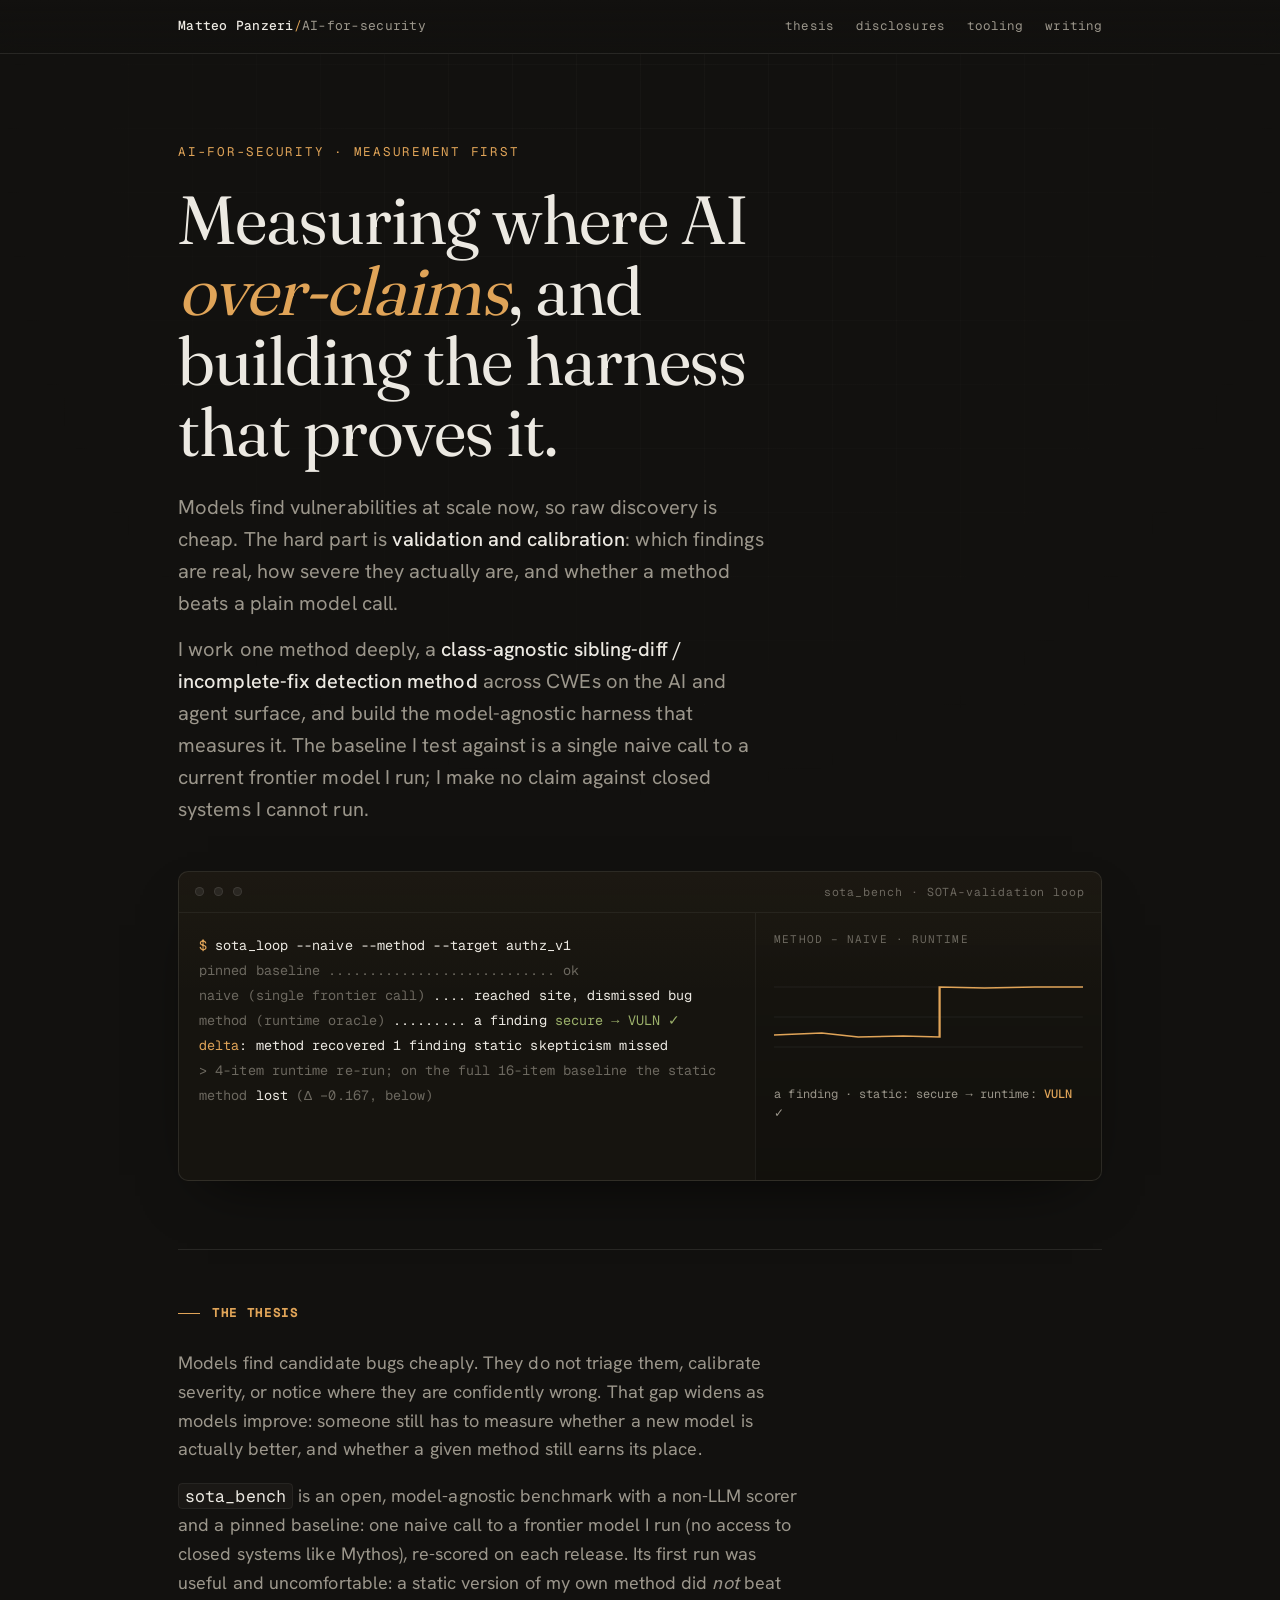
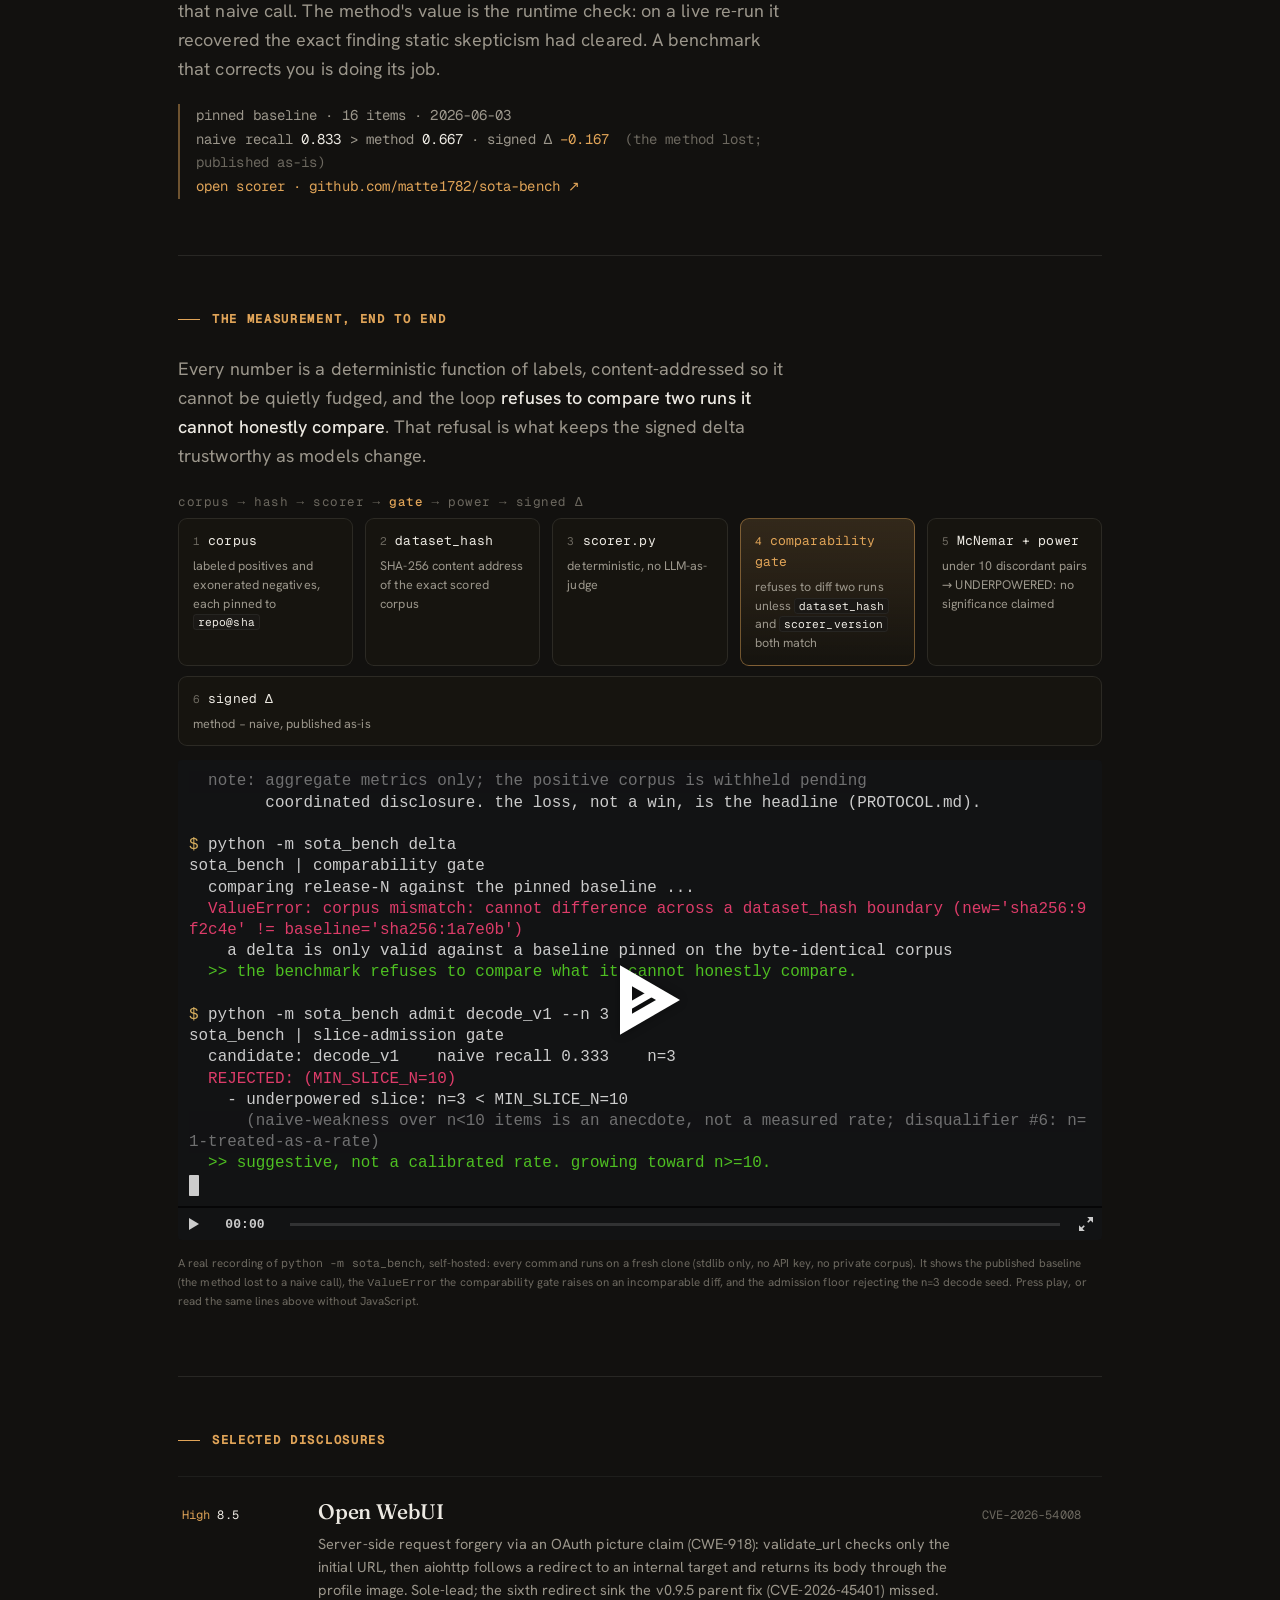
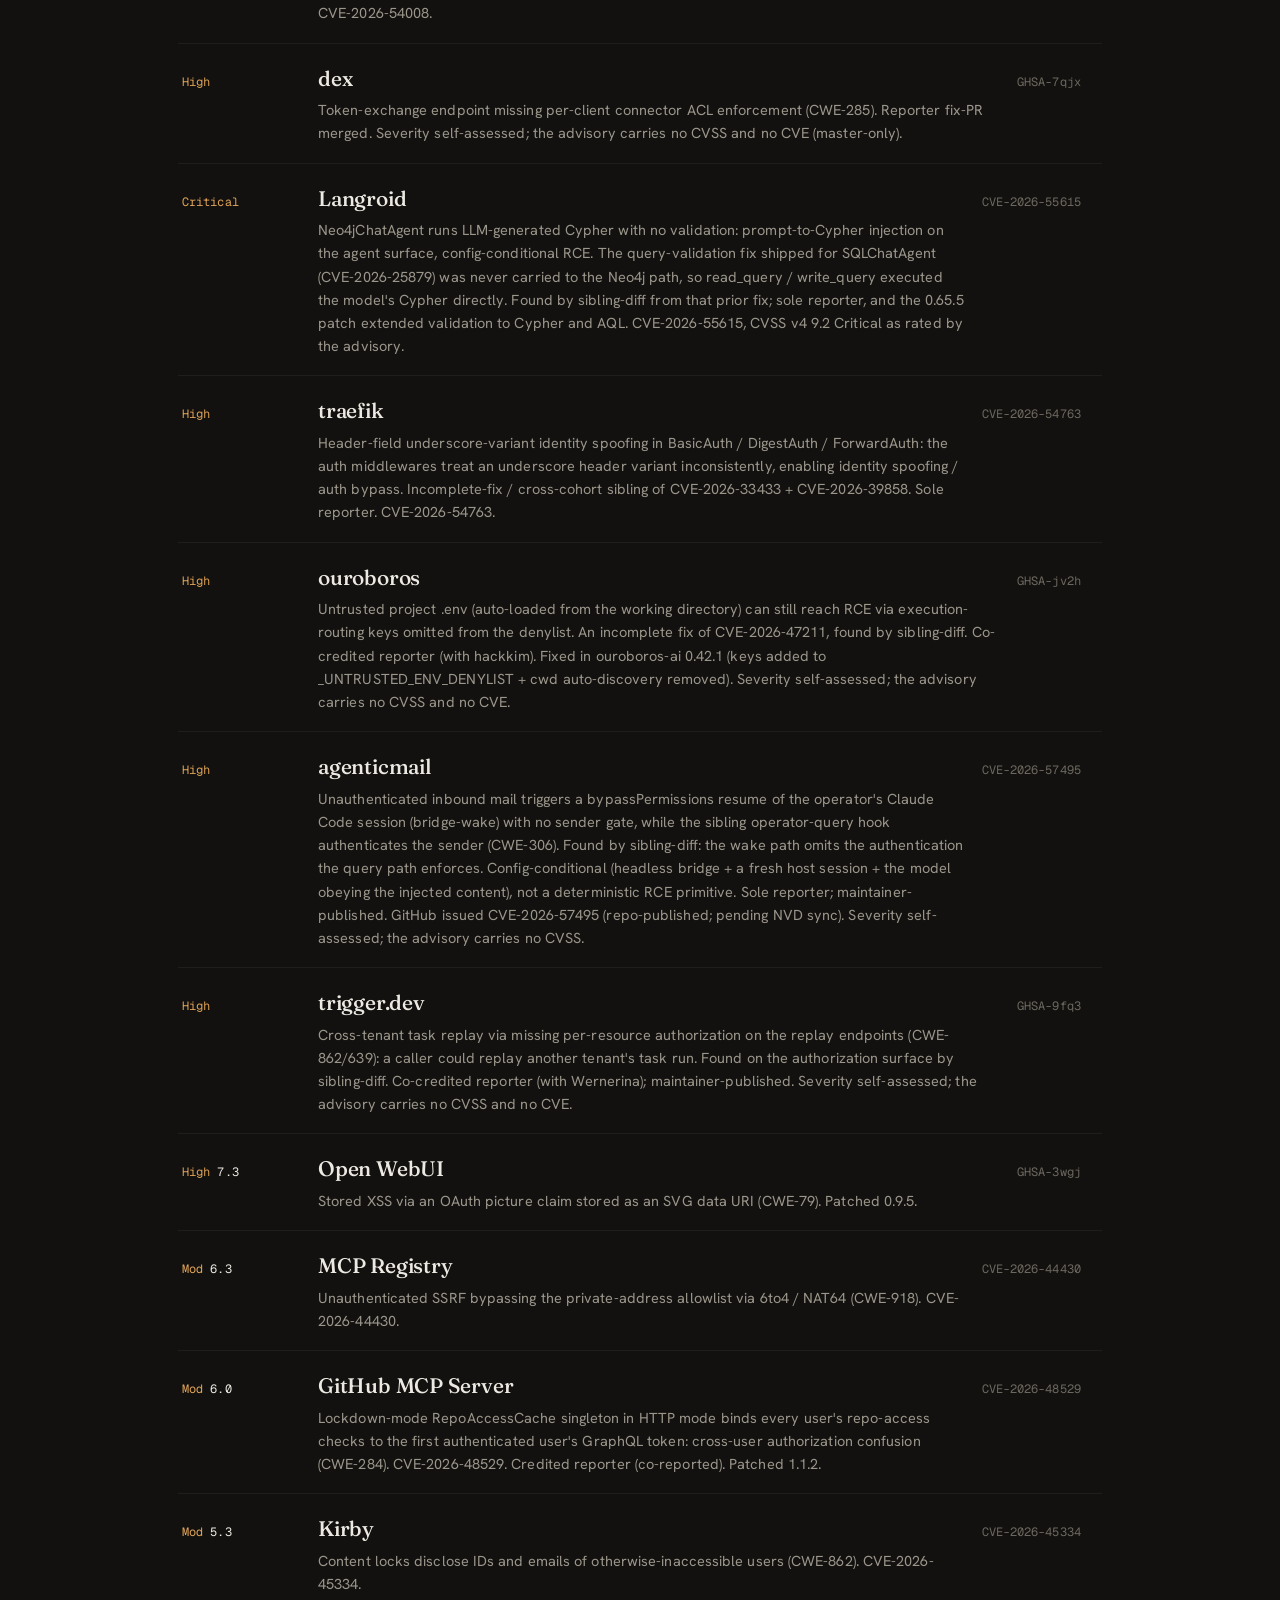
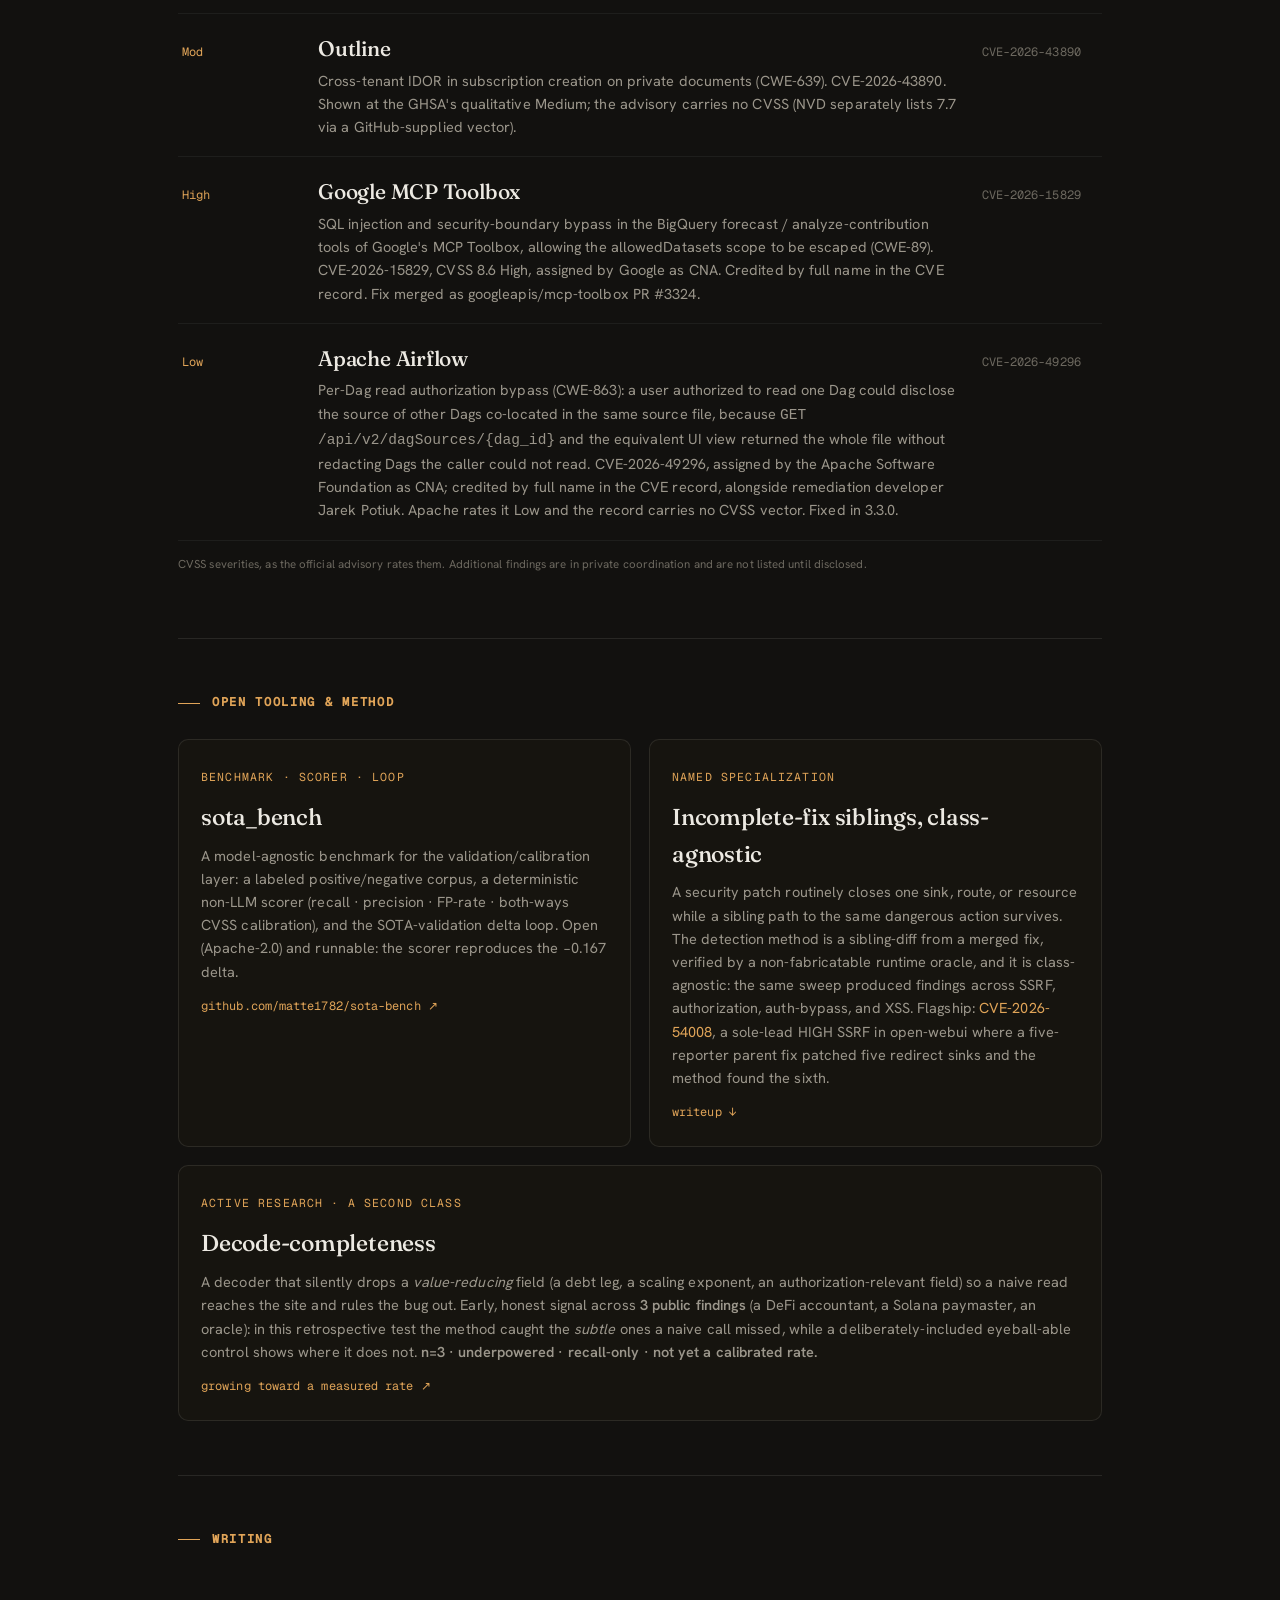
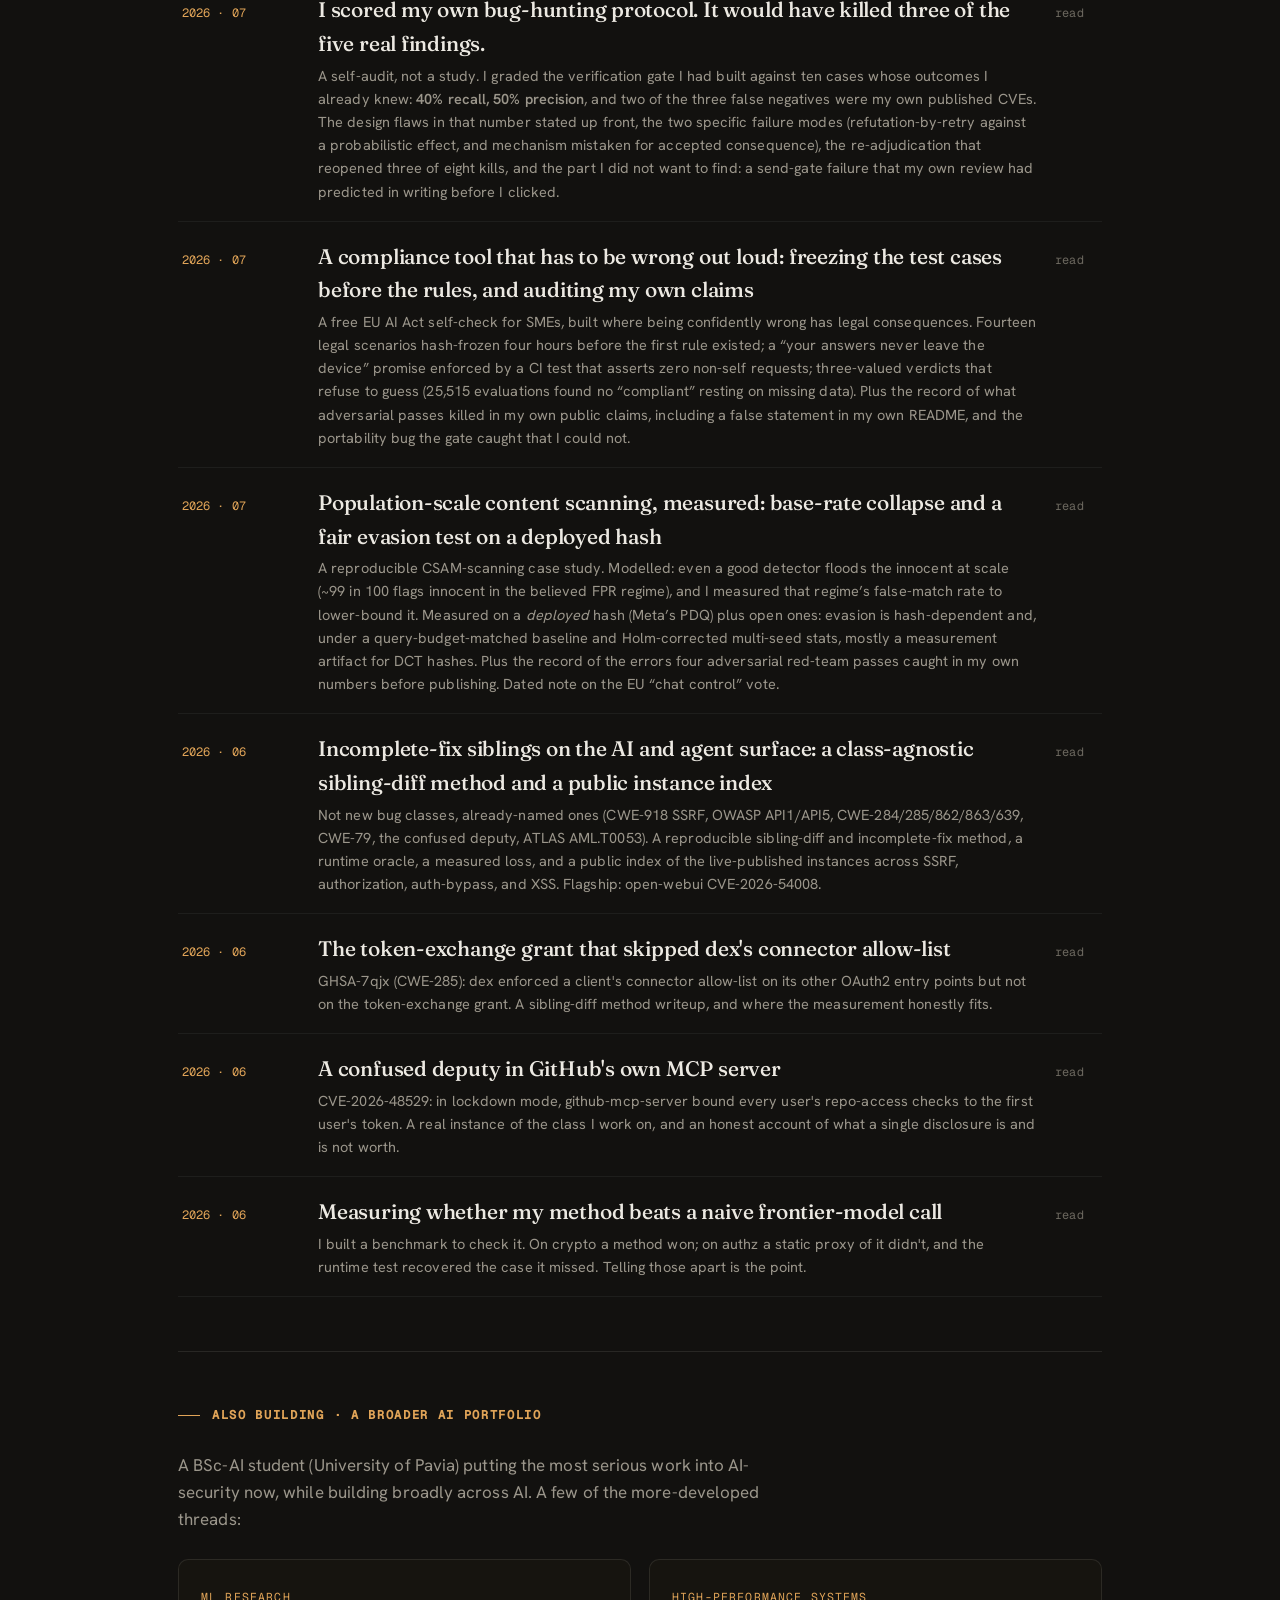
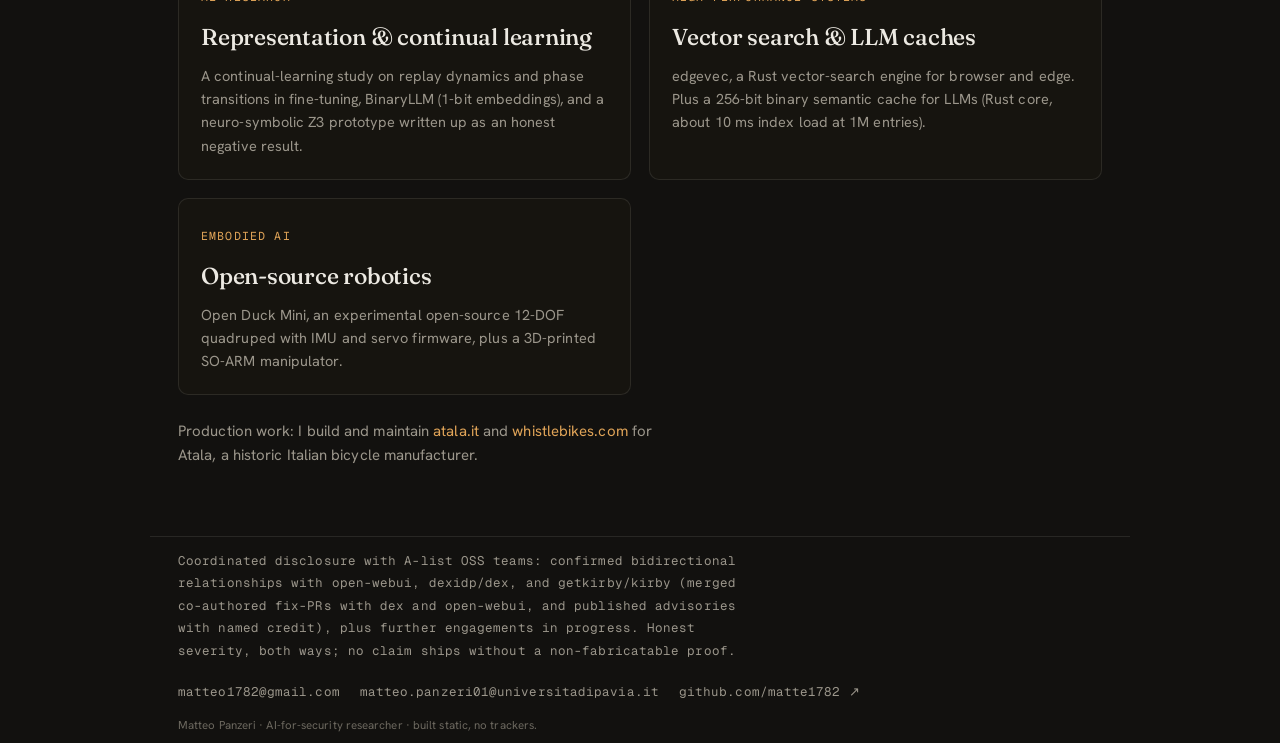
==== commit 916dd458: "portfolio: add CVE-2026-15829 (Google), CVE-2026-49296 (Apache), CVE-2026-55615 (Critical 9.2)" ====
--- a/index.html
+++ b/index.html
@@ -267,9 +267,9 @@
         <span class="id">GHSA-7qjx <span class="arrow">&#8599;</span></span>
       </a>
       <a class="row" href="https://github.com/langroid/langroid/security/advisories/GHSA-2pq5-3q89-j7cc" target="_blank" rel="noopener">
-        <span class="sev">High</span>
-        <span><span class="name">Langroid</span><span class="desc">Neo4jChatAgent runs LLM-generated Cypher with no validation: prompt-to-Cypher injection on the agent surface, config-conditional RCE. The query-validation fix shipped for SQLChatAgent (CVE-2026-25879) was never carried to the Neo4j path, so read_query / write_query executed the model's Cypher directly. Found by sibling-diff from that prior fix; reporter-credited, and the 0.65.5 patch extended validation to Cypher and AQL. Severity self-assessed; the advisory carries no CVSS and no CVE.</span></span>
-        <span class="id">GHSA-2pq5 <span class="arrow">&#8599;</span></span>
+        <span class="sev">Critical</span>
+        <span><span class="name">Langroid</span><span class="desc">Neo4jChatAgent runs LLM-generated Cypher with no validation: prompt-to-Cypher injection on the agent surface, config-conditional RCE. The query-validation fix shipped for SQLChatAgent (CVE-2026-25879) was never carried to the Neo4j path, so read_query / write_query executed the model's Cypher directly. Found by sibling-diff from that prior fix; sole reporter, and the 0.65.5 patch extended validation to Cypher and AQL. CVE-2026-55615, CVSS v4 9.2 Critical as rated by the advisory.</span></span>
+        <span class="id">CVE-2026-55615 <span class="arrow">&#8599;</span></span>
       </a>
       <a class="row" href="https://github.com/traefik/traefik/security/advisories/GHSA-x677-9fxg-v5c5" target="_blank" rel="noopener">
         <span class="sev">High</span>
@@ -278,7 +278,7 @@
       </a>
       <a class="row" href="https://github.com/Q00/ouroboros/security/advisories/GHSA-jv2h-4p9v-wf5w" target="_blank" rel="noopener">
         <span class="sev">High</span>
-        <span><span class="name">ouroboros</span><span class="desc">Untrusted project .env (auto-loaded from the working directory) can still reach RCE via execution-routing keys omitted from the denylist — an incomplete fix of CVE-2026-47211, found by sibling-diff. Co-credited reporter (with hackkim). Fixed in ouroboros-ai 0.42.1 (keys added to _UNTRUSTED_ENV_DENYLIST + cwd auto-discovery removed). Severity self-assessed; the advisory carries no CVSS and no CVE.</span></span>
+        <span><span class="name">ouroboros</span><span class="desc">Untrusted project .env (auto-loaded from the working directory) can still reach RCE via execution-routing keys omitted from the denylist. An incomplete fix of CVE-2026-47211, found by sibling-diff. Co-credited reporter (with hackkim). Fixed in ouroboros-ai 0.42.1 (keys added to _UNTRUSTED_ENV_DENYLIST + cwd auto-discovery removed). Severity self-assessed; the advisory carries no CVSS and no CVE.</span></span>
         <span class="id">GHSA-jv2h <span class="arrow">&#8599;</span></span>
       </a>
       <a class="row" href="https://github.com/agenticmail/agenticmail/security/advisories/GHSA-fq4x-789w-jg5h" target="_blank" rel="noopener">
@@ -316,10 +316,15 @@
         <span><span class="name">Outline</span><span class="desc">Cross-tenant IDOR in subscription creation on private documents (CWE-639). CVE-2026-43890. Shown at the GHSA's qualitative Medium; the advisory carries no CVSS (NVD separately lists 7.7 via a GitHub-supplied vector).</span></span>
         <span class="id">CVE-2026-43890 <span class="arrow">&#8599;</span></span>
       </a>
-      <a class="row" href="https://github.com/googleapis/mcp-toolbox/pull/3324" target="_blank" rel="noopener">
-        <span class="sev">Mod</span>
-        <span><span class="name">Google MCP Toolbox</span><span class="desc">Credited reporter on a MERGED FIX (not an advisory; no GHSA/CVE): allowedDatasets scope-bypass in the BigQuery forecast / analyze-contribution tools of Google's MCP Toolbox. The Google maintainer merged the fix and credited the report in the PR body. Severity self-assessed.</span></span>
-        <span class="id">PR #3324 <span class="arrow">&#8599;</span></span>
+      <a class="row" href="https://www.cve.org/CVERecord?id=CVE-2026-15829" target="_blank" rel="noopener">
+        <span class="sev">High</span>
+        <span><span class="name">Google MCP Toolbox</span><span class="desc">SQL injection and security-boundary bypass in the BigQuery forecast / analyze-contribution tools of Google's MCP Toolbox, allowing the allowedDatasets scope to be escaped (CWE-89). CVE-2026-15829, CVSS 8.6 High, assigned by Google as CNA. Credited by full name in the CVE record. Fix merged as googleapis/mcp-toolbox PR #3324.</span></span>
+        <span class="id">CVE-2026-15829 <span class="arrow">&#8599;</span></span>
+      </a>
+      <a class="row" href="https://www.cve.org/CVERecord?id=CVE-2026-49296" target="_blank" rel="noopener">
+        <span class="sev">Low</span>
+        <span><span class="name">Apache Airflow</span><span class="desc">Per-Dag read authorization bypass (CWE-863): a user authorized to read one Dag could disclose the source of other Dags co-located in the same source file, because <code>GET /api/v2/dagSources/{dag_id}</code> and the equivalent UI view returned the whole file without redacting Dags the caller could not read. CVE-2026-49296, assigned by the Apache Software Foundation as CNA; credited by full name in the CVE record, alongside remediation developer Jarek Potiuk. Apache rates it Low and the record carries no CVSS vector. Fixed in 3.3.0.</span></span>
+        <span class="id">CVE-2026-49296 <span class="arrow">&#8599;</span></span>
       </a>
       <!-- DISCLOSURES:END -->
     </div>
@@ -352,9 +357,14 @@
 
   <section id="writing">
     <h2 class="sec-h">Writing</h2>
+    <a class="row reveal" href="./writing/scoring-my-own-gate/" style="grid-template-columns:118px 1fr auto">
+      <span class="sev">2026 &middot; 07</span>
+      <span><span class="name">I scored my own bug-hunting protocol. It would have killed three of the five real findings.</span><span class="desc">A self-audit, not a study. I graded the verification gate I had built against ten cases whose outcomes I already knew: <b>40% recall, 50% precision</b>, and two of the three false negatives were my own published CVEs. The design flaws in that number stated up front, the two specific failure modes (refutation-by-retry against a probabilistic effect, and mechanism mistaken for accepted consequence), the re-adjudication that reopened three of eight kills, and the part I did not want to find: a send-gate failure that my own review had predicted in writing before I clicked.</span></span>
+      <span class="id">read <span class="arrow">&rarr;</span></span>
+    </a>
     <a class="row reveal" href="./writing/ai-act-self-check-audit/" style="grid-template-columns:118px 1fr auto">
       <span class="sev">2026 &middot; 07</span>
-      <span><span class="name">A compliance tool that has to be wrong out loud: freezing the test cases before the rules, and auditing my own claims</span><span class="desc">A free EU AI Act self-check for SMEs, built where being confidently wrong has legal consequences. Fourteen legal scenarios hash-frozen four hours before the first rule existed; a &ldquo;your answers never leave the device&rdquo; promise enforced by a CI test that asserts zero non-self requests; three-valued verdicts that refuse to guess (25,515 evaluations found no &ldquo;compliant&rdquo; resting on missing data). Plus the record of what adversarial passes killed in my own public claims &mdash; including a false statement in my own README &mdash; and the portability bug the gate caught that I could not.</span></span>
+      <span><span class="name">A compliance tool that has to be wrong out loud: freezing the test cases before the rules, and auditing my own claims</span><span class="desc">A free EU AI Act self-check for SMEs, built where being confidently wrong has legal consequences. Fourteen legal scenarios hash-frozen four hours before the first rule existed; a &ldquo;your answers never leave the device&rdquo; promise enforced by a CI test that asserts zero non-self requests; three-valued verdicts that refuse to guess (25,515 evaluations found no &ldquo;compliant&rdquo; resting on missing data). Plus the record of what adversarial passes killed in my own public claims, including a false statement in my own README, and the portability bug the gate caught that I could not.</span></span>
       <span class="id">read <span class="arrow">&rarr;</span></span>
     </a>
     <a class="row reveal" href="./writing/population-scale-scanning/" style="grid-template-columns:118px 1fr auto">
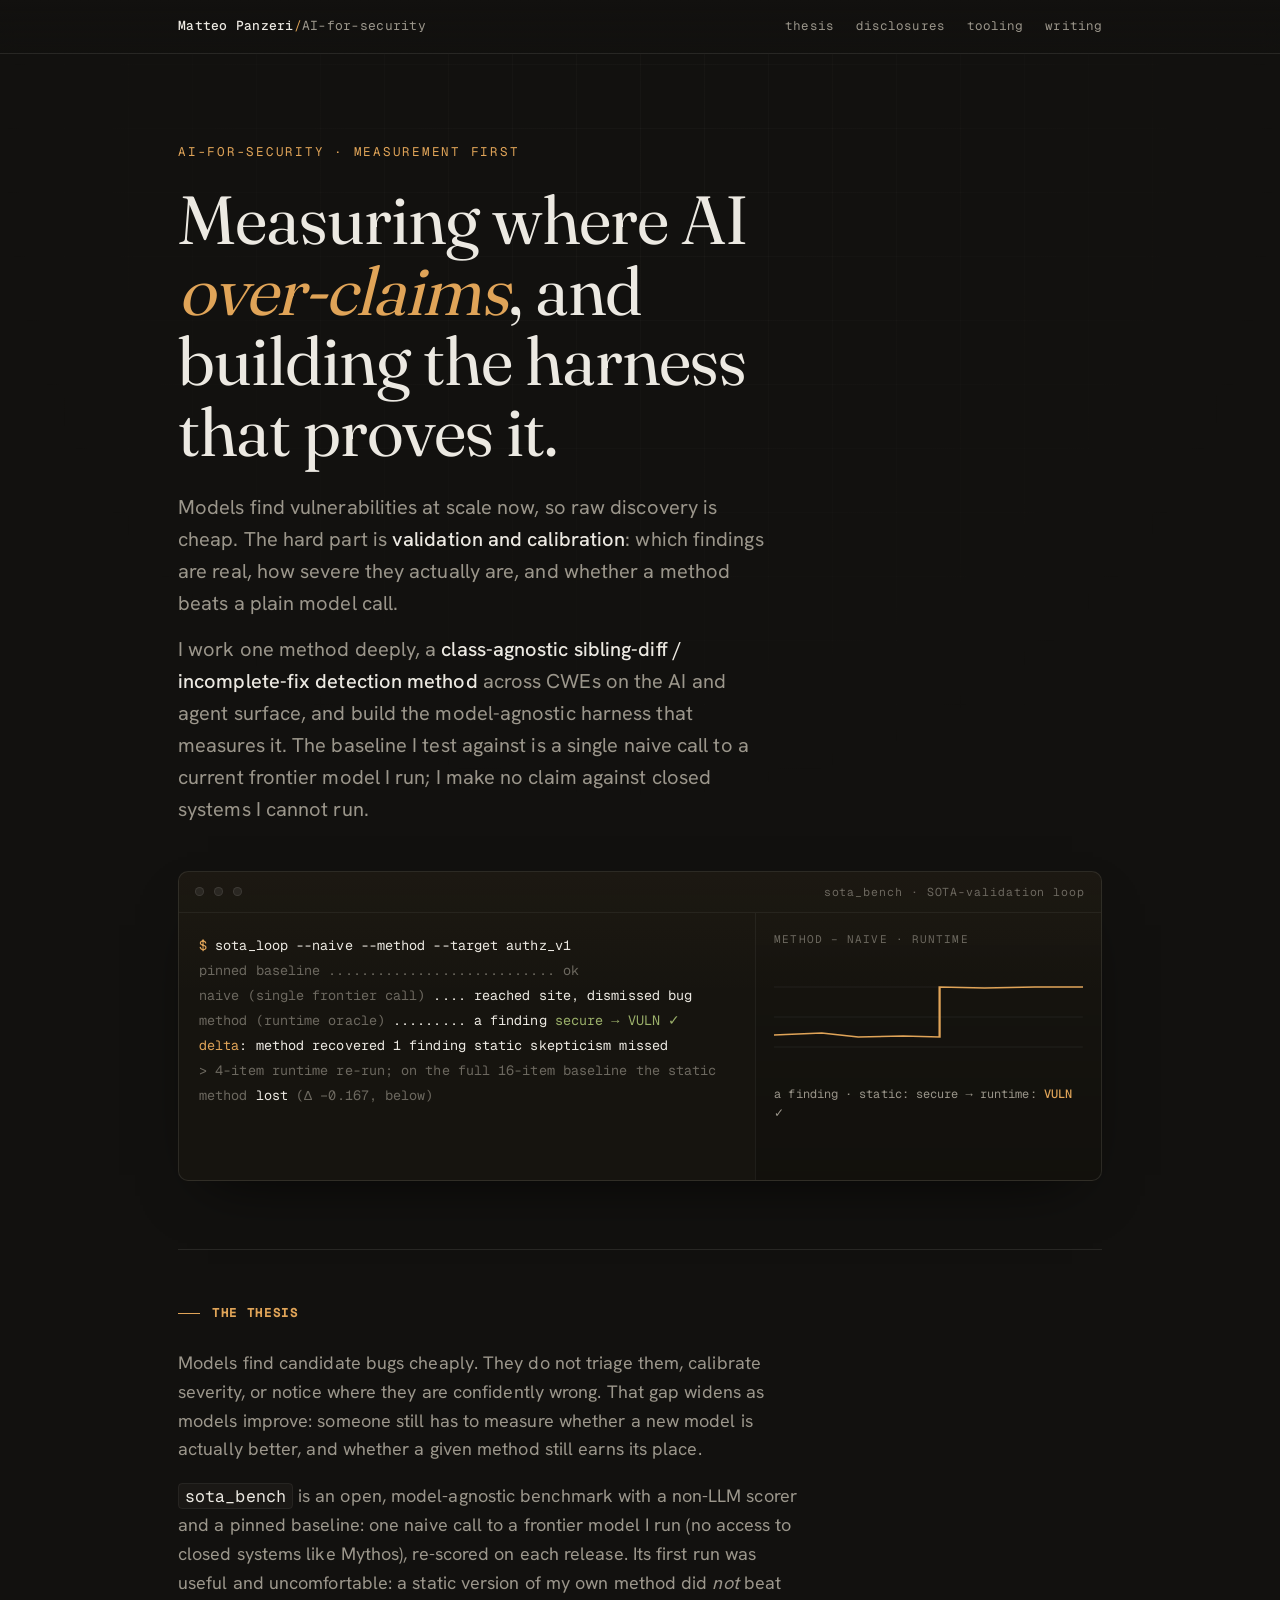
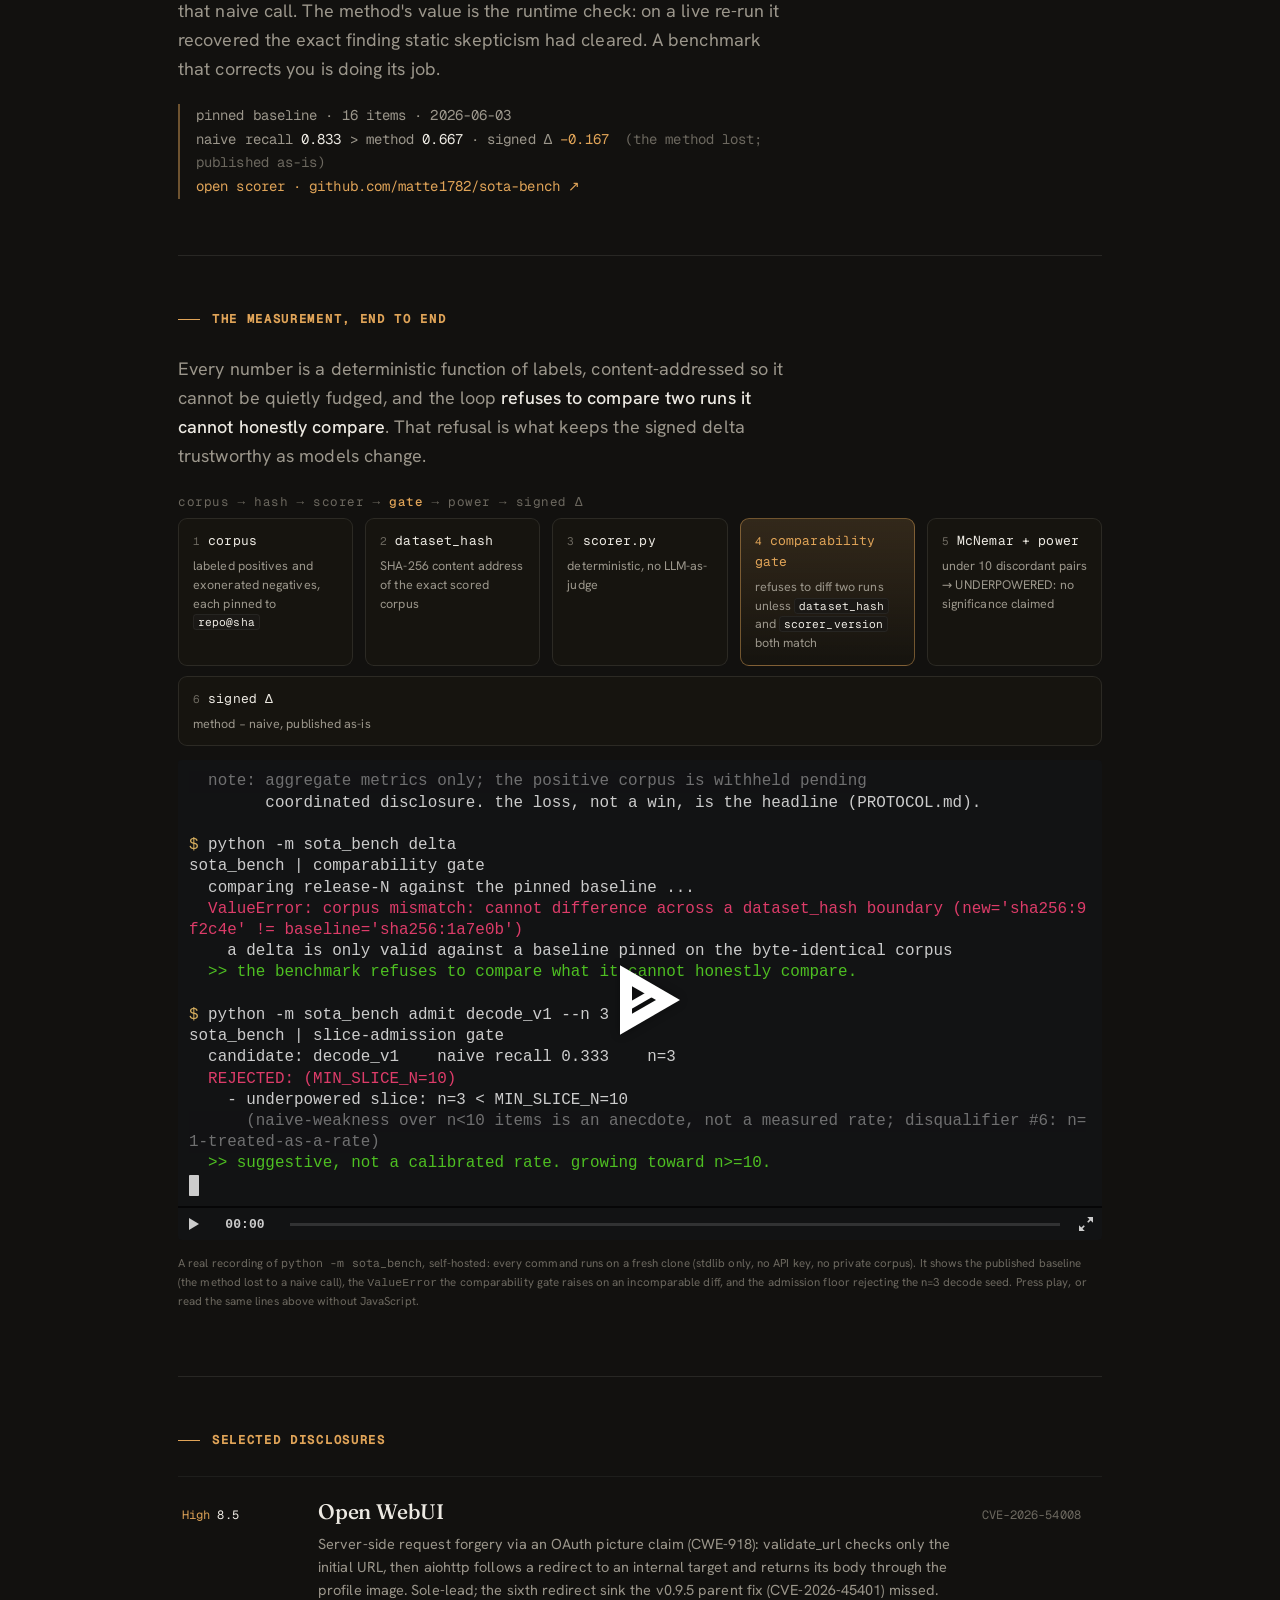
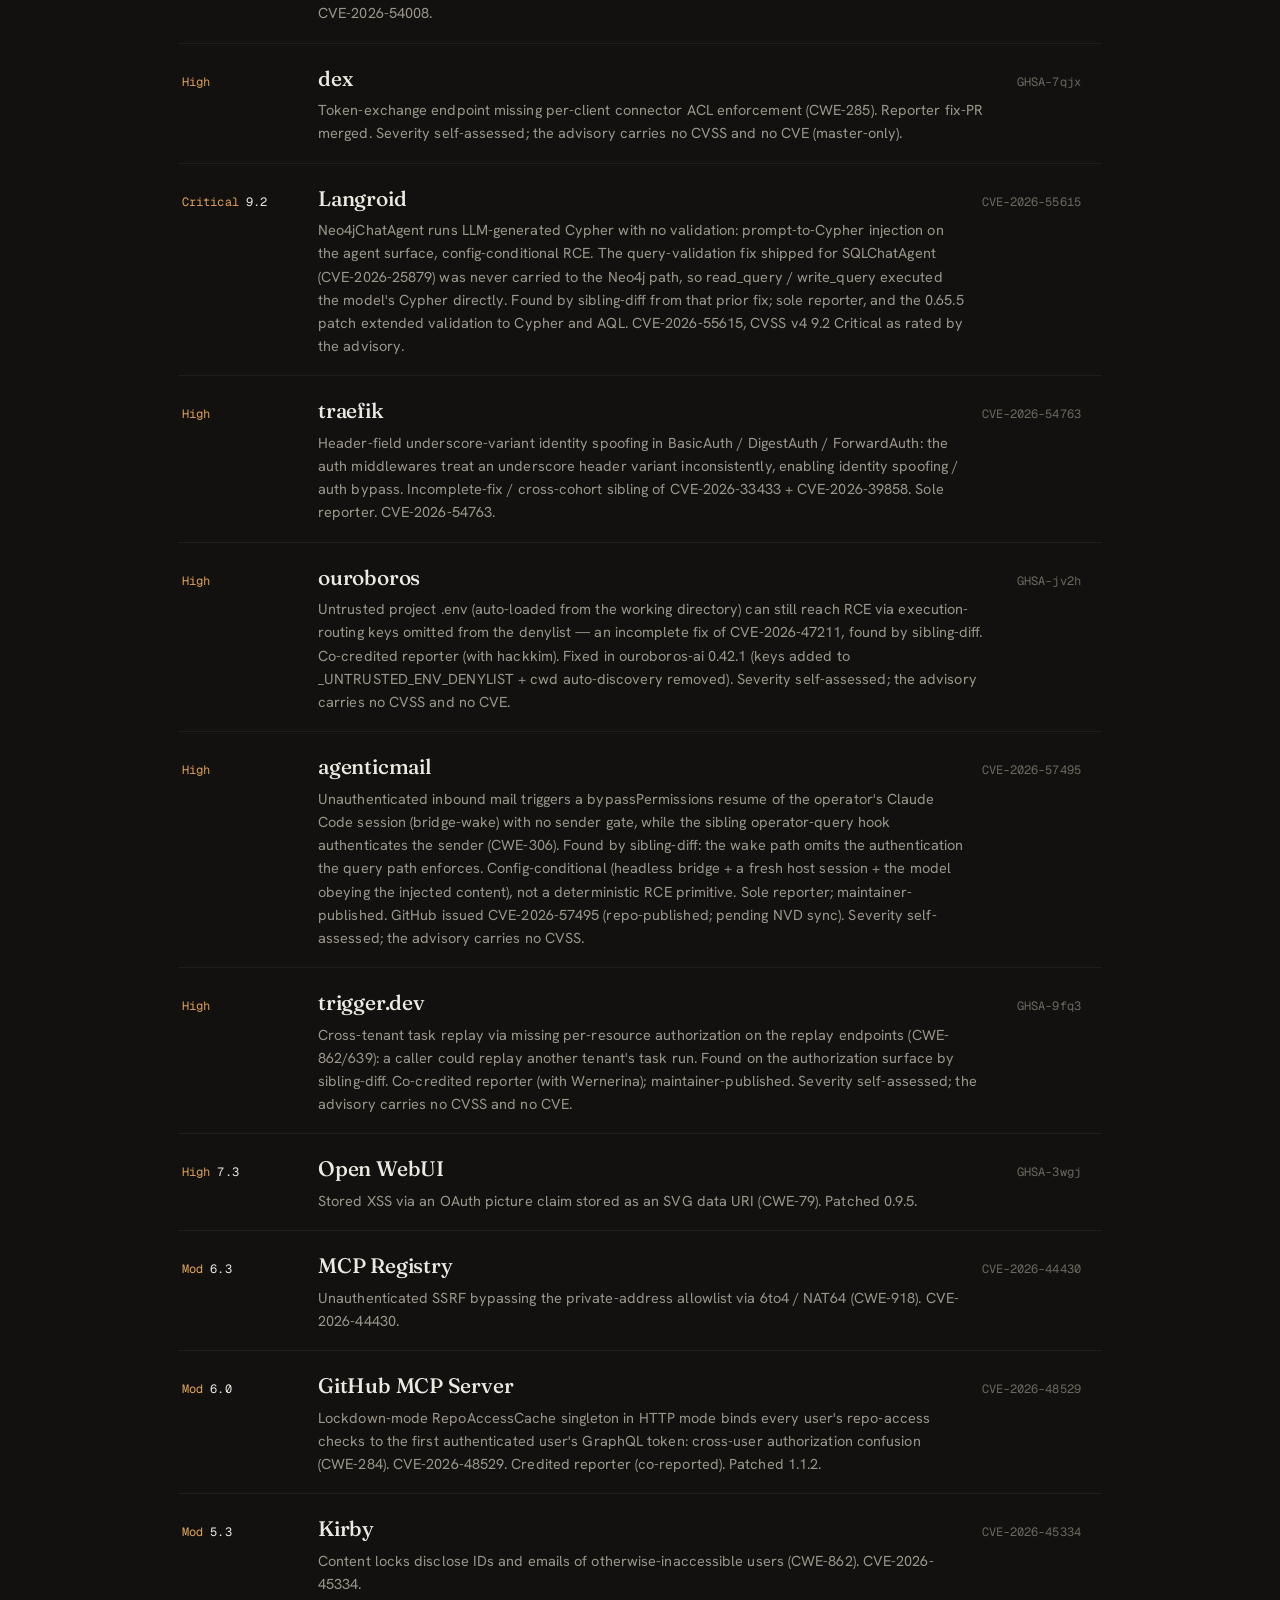
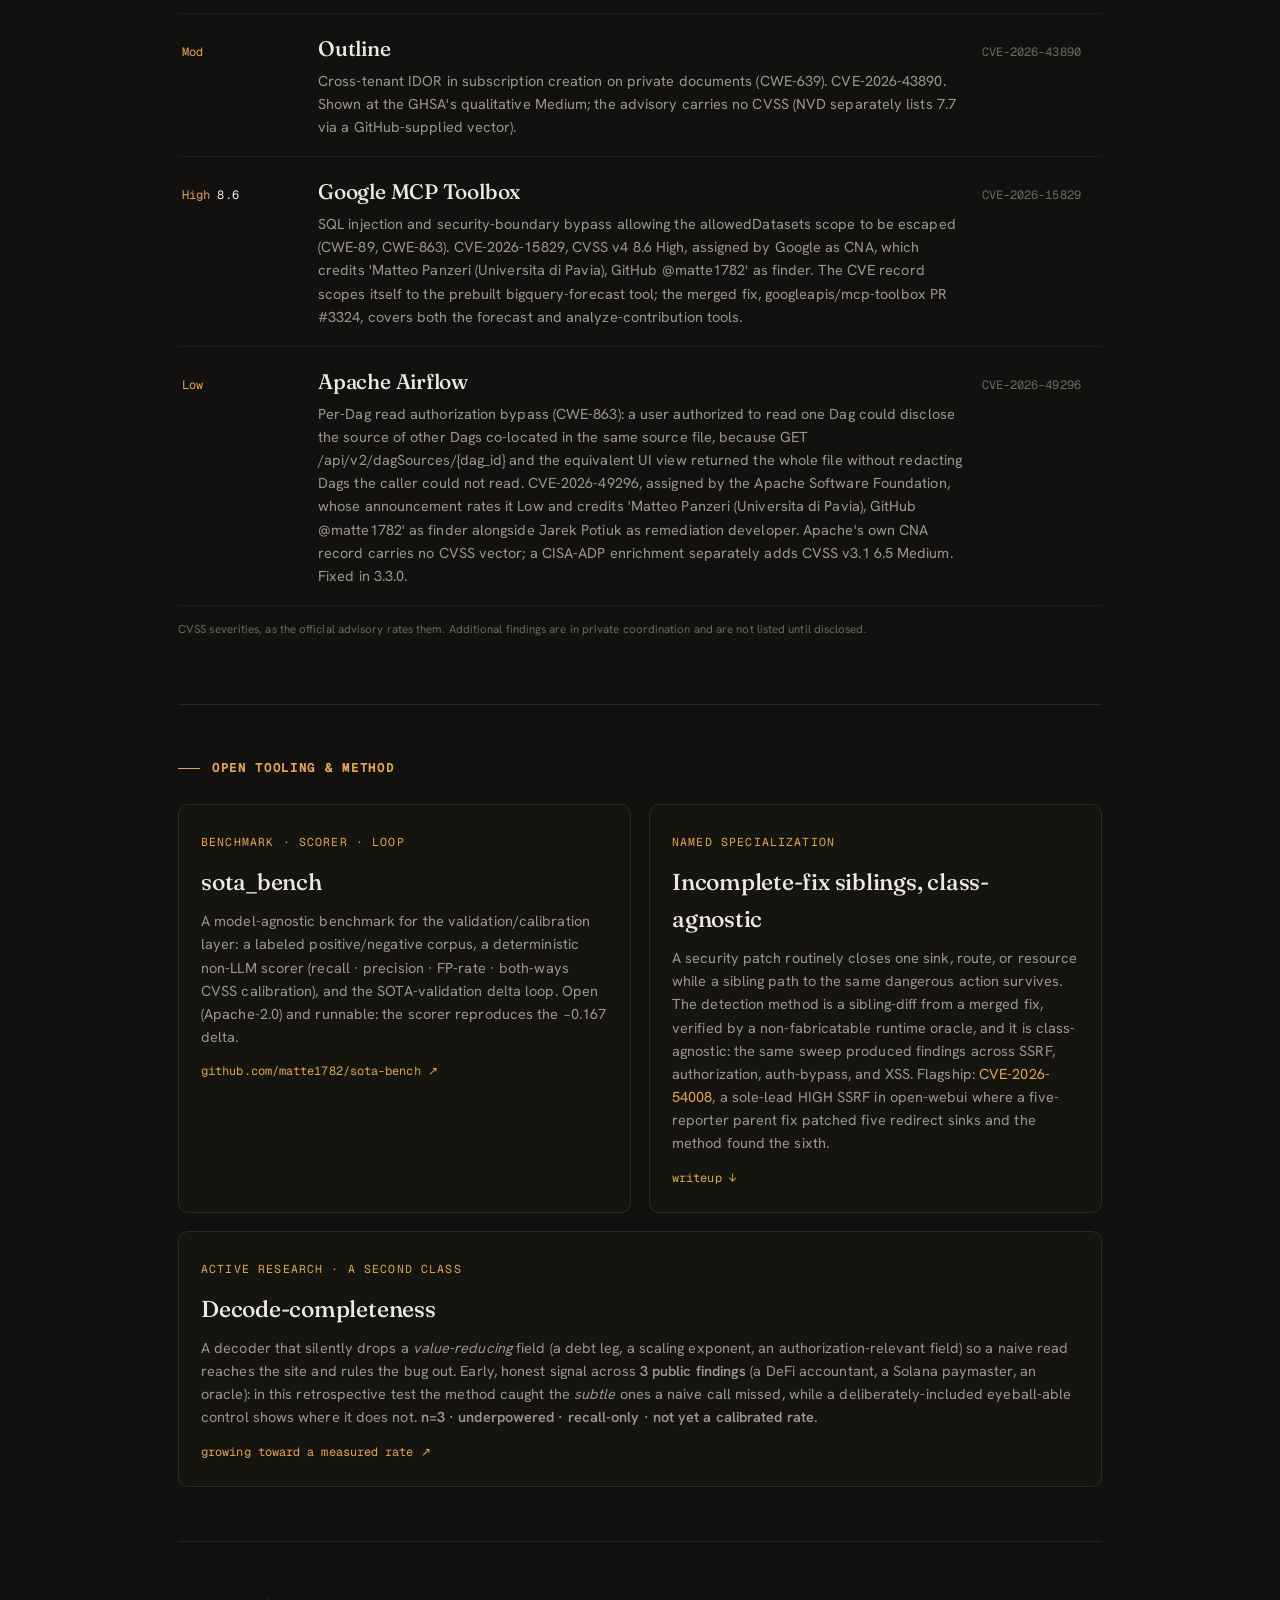
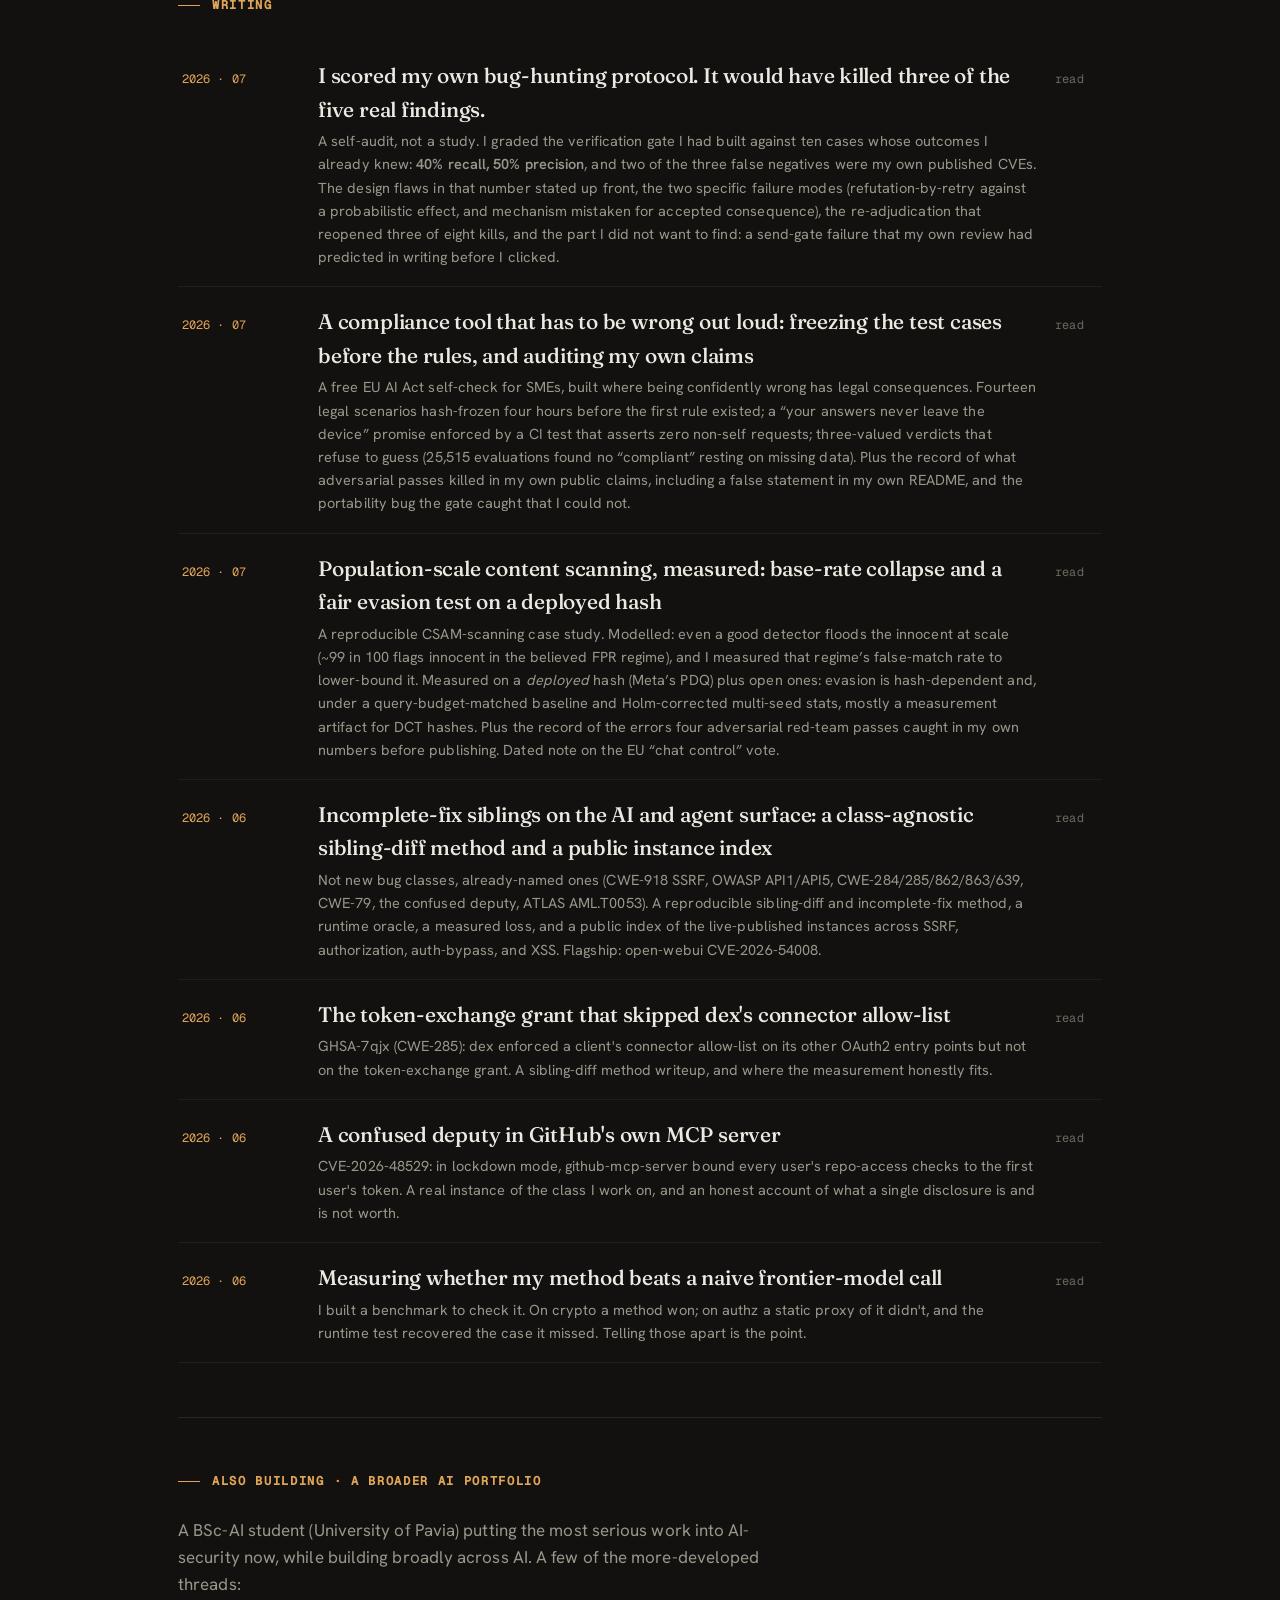
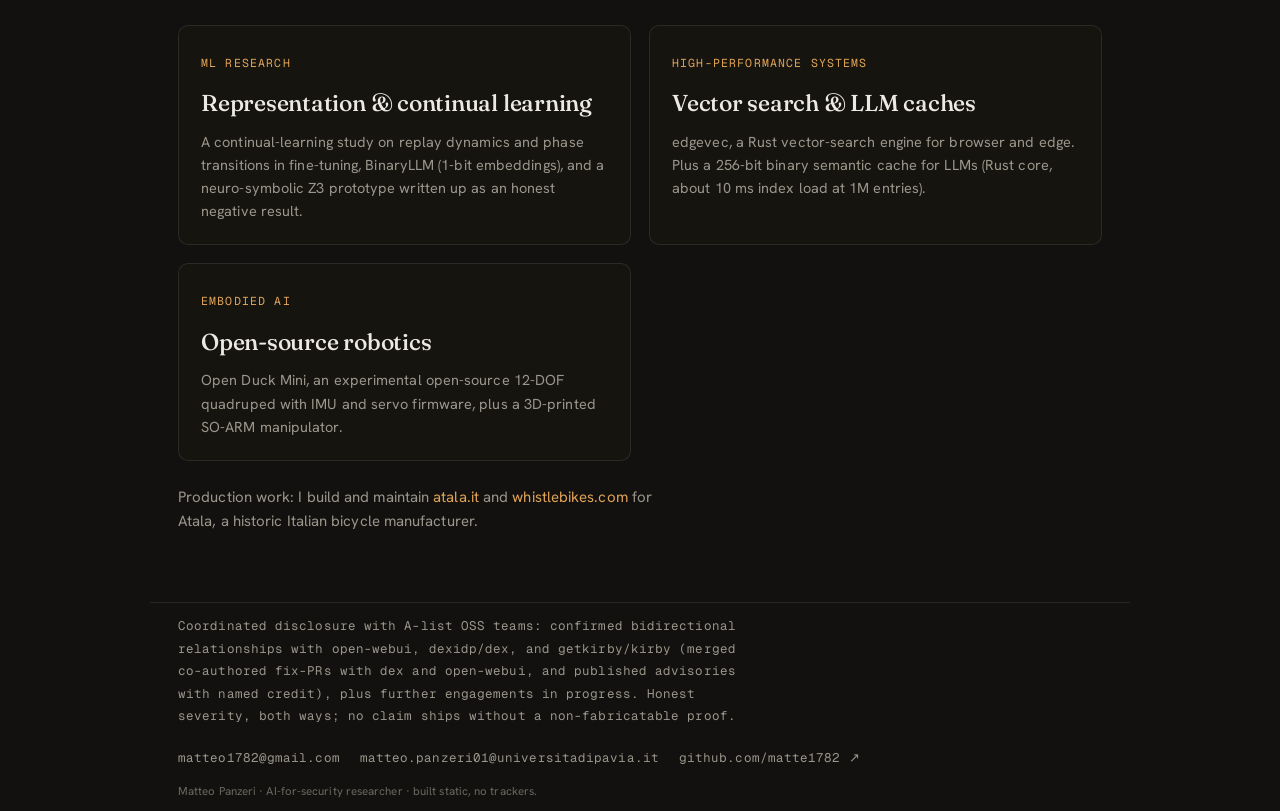
==== commit f99bff97: "portfolio: regenerate disclosures block from public-findings.json (--verify passed, 14 rows)" ====
--- a/index.html
+++ b/index.html
@@ -1,498 +1,498 @@
-<!doctype html>
-<html lang="en">
-<head>
-<meta charset="utf-8" />
-<meta name="viewport" content="width=device-width, initial-scale=1" />
-<title>Matteo Panzeri · AI-for-security researcher</title>
-<link rel="icon" href="data:image/svg+xml,%3Csvg xmlns='http://www.w3.org/2000/svg' viewBox='0 0 32 32'%3E%3Crect width='32' height='32' rx='7' fill='%2312110f'/%3E%3Cpath d='M5 21 L12 20 L16 22 L16 10 L24 11 L27 11' fill='none' stroke='%23e0a458' stroke-width='2.3' stroke-linecap='round' stroke-linejoin='round'/%3E%3C/svg%3E" />
-<meta name="description" content="Matteo Panzeri · AI-for-security researcher. Measuring where AI over-claims, and building the model-agnostic harness that proves it. Specialization: a class-agnostic sibling-diff / incomplete-fix detection method across CWEs on the AI and agent surface." />
-<link rel="stylesheet" href="assets/fonts/fonts.css" />
-<link rel="stylesheet" href="assets/asciinema-player.css" />
-<style>
-  :root{
-    --bg:#12110f; --bg2:#1a1815; --panel:#16140f;
-    --ink:#ece9e2; --dim:#9b968b; --faint:#6c685f;
-    --line:rgba(236,233,226,.10); --line2:rgba(236,233,226,.06);
-    --signal:#e0a458; --signal-soft:rgba(224,164,88,.16); --signal-line:rgba(224,164,88,.45);
-    --ok:#9bb06a;
-    --serif:"Fraunces",Georgia,serif; --sans:"Hanken Grotesk",system-ui,sans-serif; --mono:"Geist Mono",ui-monospace,monospace;
-    --maxw:980px;
-  }
-  *{box-sizing:border-box}
-  html{scroll-behavior:smooth}
-  body{
-    margin:0; background:var(--bg); color:var(--ink);
-    font-family:var(--sans); font-size:17px; line-height:1.6; letter-spacing:.005em;
-    -webkit-font-smoothing:antialiased; text-rendering:optimizeLegibility;
-  }
-  /* faint warm grain + a single hairline measurement grid, static (atmosphere, not motion) */
-  body::before{
-    content:""; position:fixed; inset:0; pointer-events:none; z-index:0; opacity:.5;
-    background-image:linear-gradient(var(--line2) 1px,transparent 1px),linear-gradient(90deg,var(--line2) 1px,transparent 1px);
-    background-size:64px 64px; mask-image:radial-gradient(circle at 50% 18%,#000 0%,transparent 72%);
-  }
-  .wrap{position:relative; z-index:1; max-width:var(--maxw); margin:0 auto; padding:0 28px}
-  a{color:inherit; text-decoration:none}
-  ::selection{background:var(--signal-soft); color:var(--ink)}
-
-  /* top bar */
-  header{position:sticky; top:0; z-index:5; backdrop-filter:blur(8px);
-    background:linear-gradient(var(--bg),rgba(18,17,15,.72)); border-bottom:1px solid var(--line)}
-  .bar{display:flex; align-items:center; justify-content:space-between; padding:16px 28px; max-width:var(--maxw); margin:0 auto}
-  .who{font-family:var(--mono); font-size:13px; letter-spacing:.02em}
-  .who b{color:var(--ink); font-weight:500}
-  .who .slash{color:var(--signal)}
-  nav{display:flex; gap:22px; font-family:var(--mono); font-size:12.5px; color:var(--dim)}
-  nav a{position:relative; transition:color .2s}
-  nav a:hover{color:var(--ink)}
-  nav a::after{content:""; position:absolute; left:0; bottom:-5px; height:1px; width:0; background:var(--signal); transition:width .25s ease}
-  nav a:hover::after{width:100%}
-
-  /* hero */
-  .hero{padding:88px 0 60px}
-  .kicker{font-family:var(--mono); font-size:12.5px; color:var(--signal); letter-spacing:.14em; text-transform:uppercase; margin:0 0 22px}
-  h1{font-family:var(--serif); font-weight:380; font-size:clamp(38px,6vw,68px); line-height:1.04; letter-spacing:-.015em; margin:0 0 24px; max-width:16ch}
-  h1 em{font-style:italic; color:var(--signal)}
-  .lede{font-size:clamp(17px,2.2vw,20px); color:var(--dim); max-width:54ch; margin:0 0 14px}
-  .lede b{color:var(--ink); font-weight:500}
-
-  /* the one animated motif: terminal / instrument readout */
-  .instrument{margin:46px 0 8px; border:1px solid var(--line); border-radius:10px; background:
-    linear-gradient(180deg,rgba(224,164,88,.03),transparent 40%),var(--panel); overflow:hidden;
-    box-shadow:0 24px 60px -30px rgba(0,0,0,.8)}
-  .inst-bar{display:flex; align-items:center; gap:10px; padding:11px 16px; border-bottom:1px solid var(--line2); font-family:var(--mono); font-size:11.5px; color:var(--faint)}
-  .dot{width:9px; height:9px; border-radius:50%; background:#2a2722; border:1px solid var(--line)}
-  .inst-bar .label{margin-left:auto; letter-spacing:.08em}
-  .inst-body{display:grid; grid-template-columns:1.5fr .9fr; gap:0}
-  @media(max-width:720px){.inst-body{grid-template-columns:1fr}}
-  .readout{padding:20px 20px 22px; font-family:var(--mono); font-size:13.5px; line-height:1.85; min-height:228px}
-  .readout .ln{opacity:0; transition:opacity .45s ease}
-  .readout .prompt{color:var(--signal)}
-  .readout .mut{color:var(--faint)}
-  .readout .ok{color:var(--ok)}
-  .readout .hi{color:var(--signal)}
-  .readout .em{color:var(--ink)}
-  .scope{border-left:1px solid var(--line2); padding:18px 18px 16px; display:flex; flex-direction:column; gap:8px; background:linear-gradient(180deg,transparent,rgba(0,0,0,.18))}
-  .scope .cap{font-family:var(--mono); font-size:11px; color:var(--faint); letter-spacing:.1em; text-transform:uppercase}
-  .scope svg{width:100%; height:120px; display:block}
-  .scope .trace{fill:none; stroke:var(--signal); stroke-width:1.6; stroke-linecap:round;
-    stroke-dasharray:1; stroke-dashoffset:1}
-  .scope .grid{stroke:var(--line2); stroke-width:1}
-  .scope .flip{font-family:var(--mono); font-size:12px; color:var(--dim)}
-  .scope .flip b{color:var(--signal); font-weight:500}
-
-  /* sections */
-  section{padding:54px 0; border-top:1px solid var(--line)}
-  .sec-h{font-family:var(--mono); font-size:12px; color:var(--signal); letter-spacing:.14em; text-transform:uppercase; margin:0 0 26px; display:flex; align-items:center; gap:12px}
-  .sec-h::before{content:""; width:22px; height:1px; background:var(--signal)}
-  .prose{max-width:62ch; color:var(--dim); font-size:18px}
-  .prose p{margin:0 0 18px}
-  .prose b,.prose strong{color:var(--ink); font-weight:500}
-  .prose .term{font-family:var(--mono); font-size:.92em; color:var(--ink); background:var(--bg2); padding:1px 6px; border-radius:4px; border:1px solid var(--line2)}
-
-  /* disclosures list */
-  .rows{display:flex; flex-direction:column; border-top:1px solid var(--line2)}
-  .row{display:grid; grid-template-columns:118px 1fr auto; gap:18px; align-items:baseline; padding:18px 4px; border-bottom:1px solid var(--line2); transition:background .2s}
-  .row:hover{background:rgba(224,164,88,.035)}
-  @media(max-width:680px){.row{grid-template-columns:1fr; gap:6px}}
-  .row .sev{font-family:var(--mono); font-size:12px; color:var(--signal); white-space:nowrap}
-  .row .sev .score{color:var(--ink)}
-  .row .name{font-family:var(--serif); font-size:21px; font-weight:500; letter-spacing:-.01em}
-  .row .desc{display:block; font-family:var(--sans); font-size:14.5px; color:var(--dim); margin-top:3px; font-weight:400}
-  .row .id{font-family:var(--mono); font-size:12px; color:var(--faint); justify-self:end; white-space:nowrap}
-  .row .id .arrow{color:var(--signal); opacity:0; transition:opacity .2s}
-  .row:hover .id .arrow{opacity:1}
-
-  /* cards */
-  .cards{display:grid; grid-template-columns:1fr 1fr; gap:18px}
-  @media(max-width:680px){.cards{grid-template-columns:1fr}}
-  .card{border:1px solid var(--line); border-radius:10px; padding:22px; background:var(--panel); transition:border-color .2s,transform .2s}
-  .card:hover{border-color:var(--signal-line); transform:translateY(-2px)}
-  .card .ct{font-family:var(--mono); font-size:11.5px; color:var(--signal); letter-spacing:.1em; text-transform:uppercase}
-  .card h3{font-family:var(--serif); font-weight:500; font-size:23px; margin:10px 0 8px; letter-spacing:-.01em}
-  .card p{margin:0; color:var(--dim); font-size:14.5px}
-  .card .go{font-family:var(--mono); font-size:12px; color:var(--signal); margin-top:14px; display:inline-block}
-  .card.span2{grid-column:1 / -1}
-
-  /* measurement pipeline: only-what-runs; static, accessible, no JS, no motion required */
-  .flowline{font-family:var(--mono); font-size:12.5px; color:var(--faint); letter-spacing:.04em; margin:22px 0 4px}
-  .flowline b{color:var(--signal); font-weight:500}
-  .pipeline{display:flex; flex-wrap:wrap; gap:10px 12px; list-style:none; padding:0; margin:6px 0 14px; counter-reset:p}
-  .pipeline li{flex:1 1 150px; min-width:146px; border:1px solid var(--line); border-radius:9px; background:var(--panel); padding:12px 14px}
-  .pipeline .pn{display:block; font-family:var(--mono); font-size:13px; color:var(--ink); letter-spacing:.01em}
-  .pipeline .pn::before{counter-increment:p; content:counter(p); color:var(--faint); margin-right:8px; font-size:11px}
-  .pipeline .pd{display:block; margin-top:5px; font-size:12.5px; color:var(--dim); line-height:1.5}
-  .pipeline li.gate{border-color:var(--signal-line); background:linear-gradient(180deg,var(--signal-soft),var(--panel))}
-  .pipeline li.gate .pn{color:var(--signal)} .pipeline li.gate .pn::before{color:var(--signal)}
-  .pipeline code{font-family:var(--mono); font-size:.9em; color:var(--ink); background:var(--bg2); padding:0 4px; border-radius:3px; border:1px solid var(--line2)}
-
-  footer{border-top:1px solid var(--line); padding:40px 0 64px; color:var(--faint); font-size:14px}
-  footer .disc{font-family:var(--mono); font-size:12.5px; color:var(--dim); max-width:70ch; line-height:1.8}
-  footer .meta{margin-top:20px; display:flex; gap:20px; font-family:var(--mono); font-size:12.5px}
-  footer a{color:var(--dim)} footer a:hover{color:var(--signal)}
-  .note{margin-top:14px; font-size:11.5px; color:var(--faint)}
-
-  /* reveal-on-scroll: JS adds .pre (start hidden) then .in (reveal). Default state is visible,
-     so content is never stranded on any browser even if JS or the observer fails. */
-  @media (prefers-reduced-motion:no-preference){
-    .reveal.pre{opacity:0; transform:translateY(16px); transition:opacity .6s ease, transform .6s cubic-bezier(.22,.61,.36,1)}
-    .reveal.pre.in{opacity:1; transform:none}
-  }
-
-  /* mobile: prevent horizontal overflow (header nav + footer contact row) */
-  @media (max-width:600px){
-    .wrap{padding:0 18px}
-    .bar{padding:14px 18px; flex-wrap:wrap; gap:6px 14px}
-    nav{gap:16px; flex-wrap:wrap}
-    footer .meta{flex-wrap:wrap; gap:10px 18px}
-    footer .meta a, footer a{overflow-wrap:anywhere}
-  }
-</style>
-<noscript><style>.readout .ln{opacity:1}.reveal{opacity:1;transform:none}.scope .trace{stroke-dashoffset:0}</style></noscript>
-</head>
-<body>
-<header>
-  <div class="bar">
-    <div class="who"><b>Matteo Panzeri</b><span class="slash">/</span><span style="color:var(--dim)">AI-for-security</span></div>
-    <nav>
-      <a href="#thesis">thesis</a>
-      <a href="#disclosures">disclosures</a>
-      <a href="#tooling">tooling</a>
-      <a href="#writing">writing</a>
-    </nav>
-  </div>
-</header>
-
-<main class="wrap">
-  <section class="hero" style="border-top:none">
-    <p class="kicker">AI-for-security &middot; measurement first</p>
-    <h1>Measuring where AI <em>over-claims</em>, and building the harness that proves it.</h1>
-    <p class="lede">Models find vulnerabilities at scale now, so raw discovery is cheap. The hard part is <b>validation and calibration</b>: which findings are real, how severe they actually are, and whether a method beats a plain model call.</p>
-    <p class="lede">I work one method deeply, a <b>class-agnostic sibling-diff / incomplete-fix detection method</b> across CWEs on the AI and agent surface, and build the model-agnostic harness that measures it. The baseline I test against is a single naive call to a current frontier model I run; I make no claim against closed systems I cannot run.</p>
-
-    <div class="instrument" id="inst" aria-label="Live readout of the SOTA-validation loop result">
-      <div class="inst-bar">
-        <span class="dot"></span><span class="dot"></span><span class="dot"></span>
-        <span class="label">sota_bench &middot; SOTA-validation loop</span>
-      </div>
-      <div class="inst-body">
-        <div class="readout" id="readout">
-          <div class="ln"><span class="prompt">$</span> sota_loop --naive --method --target authz_v1</div>
-          <div class="ln"><span class="mut">pinned baseline ............................ ok</span></div>
-          <div class="ln"><span class="mut">naive   (single frontier call)</span> .... reached site, <span class="em">dismissed bug</span></div>
-          <div class="ln"><span class="mut">method  (runtime oracle)</span> ......... a finding <span class="ok">secure &rarr; VULN &check;</span></div>
-          <div class="ln"><span class="hi">delta</span>: method recovered 1 finding static skepticism missed</div>
-          <div class="ln"><span class="mut">&gt; 4-item runtime re-run; on the full 16-item baseline the static method <span class="em">lost</span> (&Delta; &minus;0.167, below)</span></div>
-          <div class="ln"><span class="mut">&gt; the disclosures and the method are the substance. the measurement keeps them honest.</span></div>
-        </div>
-        <div class="scope">
-          <span class="cap">method &minus; naive &middot; runtime</span>
-          <svg viewBox="0 0 220 120" preserveAspectRatio="none" aria-hidden="true">
-            <line class="grid" x1="0" y1="60" x2="220" y2="60"></line>
-            <line class="grid" x1="0" y1="30" x2="220" y2="30"></line>
-            <line class="grid" x1="0" y1="90" x2="220" y2="90"></line>
-            <path class="trace" id="trace" d="M0,78 L34,76 L60,80 L92,79 L118,80 L118,30 L150,31 L186,30 L220,30"></path>
-          </svg>
-          <span class="flip">a finding &middot; static: <span style="color:var(--dim)">secure</span> &rarr; runtime: <b>VULN</b> &check;</span>
-        </div>
-      </div>
-    </div>
-  </section>
-
-  <section id="thesis">
-    <h2 class="sec-h">The thesis</h2>
-    <div class="prose reveal">
-      <p>Models find candidate bugs cheaply. They do not triage them, calibrate severity, or notice where they are confidently wrong. That gap widens as models improve: someone still has to measure whether a new model is actually better, and whether a given method still earns its place.</p>
-      <p><span class="term">sota_bench</span> is an open, model-agnostic benchmark with a non-LLM scorer and a pinned baseline: one naive call to a frontier model I run (no access to closed systems like Mythos), re-scored on each release. Its first run was useful and uncomfortable: a static version of my own method did <em>not</em> beat that naive call. The method's value is the runtime check: on a live re-run it recovered the exact finding static skepticism had cleared. A benchmark that corrects you is doing its job.</p>
-      <p style="font-family:var(--mono); font-size:14px; color:var(--dim); border-left:2px solid var(--signal-line); padding-left:16px; margin:20px 0 2px; line-height:1.7">
-        pinned baseline &middot; 16 items &middot; 2026-06-03<br>
-        naive recall <span style="color:var(--ink)">0.833</span> &gt; method <span style="color:var(--ink)">0.667</span> &middot; signed &Delta; <span style="color:var(--signal)">&minus;0.167</span> &nbsp;<span style="color:var(--faint)">(the method lost; published as-is)</span><br>
-        <a href="https://github.com/matte1782/sota-bench" target="_blank" rel="noopener" style="color:var(--signal)">open scorer &middot; github.com/matte1782/sota-bench &#8599;</a>
-      </p>
-    </div>
-  </section>
-
-  <section id="measurement">
-    <h2 class="sec-h">The measurement, end to end</h2>
-    <div class="prose reveal" style="margin-bottom:2px">
-      <p>Every number is a deterministic function of labels, content-addressed so it cannot be quietly fudged, and the loop <strong>refuses to compare two runs it cannot honestly compare</strong>. That refusal is what keeps the signed delta trustworthy as models change.</p>
-    </div>
-    <p class="flowline" aria-hidden="true">corpus &rarr; hash &rarr; scorer &rarr; <b>gate</b> &rarr; power &rarr; signed &Delta;</p>
-    <ol class="pipeline reveal" aria-label="The sota_bench measurement pipeline, in order">
-      <li><span class="pn">corpus</span><span class="pd">labeled positives and exonerated negatives, each pinned to <code>repo@sha</code></span></li>
-      <li><span class="pn">dataset_hash</span><span class="pd">SHA-256 content address of the exact scored corpus</span></li>
-      <li><span class="pn">scorer.py</span><span class="pd">deterministic, no LLM-as-judge</span></li>
-      <li class="gate"><span class="pn">comparability gate</span><span class="pd">refuses to diff two runs unless <code>dataset_hash</code> and <code>scorer_version</code> both match</span></li>
-      <li><span class="pn">McNemar + power</span><span class="pd">under 10 discordant pairs &rarr; UNDERPOWERED: no significance claimed</span></li>
-      <li><span class="pn">signed &Delta;</span><span class="pd">method &minus; naive, published as-is</span></li>
-    </ol>
-
-    <div class="cast-wrap reveal" style="margin-top:8px">
-      <div id="cast-player" aria-label="A real recording of sota_bench: naive out-scores method, the comparability gate refuses an incomparable diff, and the n=3 decode seed is rejected as underpowered"></div>
-      <noscript>
-        <div class="instrument" aria-label="sota_bench CLI output (static fallback); every command runs on a fresh clone">
-          <div class="inst-bar">
-            <span class="dot"></span><span class="dot"></span><span class="dot"></span>
-            <span class="label">sota_bench &middot; runs on a fresh clone</span>
-          </div>
-          <div class="inst-body" style="grid-template-columns:1fr">
-            <div class="readout" style="min-height:auto">
-              <div class="ln"><span class="prompt">$</span> python -m sota_bench baseline</div>
-              <div class="ln"><span class="mut">naive recall 0.833 &nbsp; method recall 0.667 &nbsp; signed &Delta; <span class="hi">&minus;0.167</span> &nbsp;(the method lost; published as-is)</span></div>
-              <div class="ln"><span class="prompt">$</span> python -m sota_bench delta</div>
-              <div class="ln"><span class="hi">ValueError</span>: corpus mismatch: cannot difference across a dataset_hash boundary</div>
-              <div class="ln"><span class="prompt">$</span> python -m sota_bench admit decode_v1 --n 3</div>
-              <div class="ln"><span class="hi">REJECTED</span>: underpowered slice: n=3 &lt; MIN_SLICE_N=10</div>
-            </div>
-          </div>
-        </div>
-      </noscript>
-    </div>
-
-    <p class="note">A real recording of <code style="font-family:var(--mono)">python -m sota_bench</code>, self-hosted: every command runs on a fresh clone (stdlib only, no API key, no private corpus). It shows the published baseline (the method lost to a naive call), the <code>ValueError</code> the comparability gate raises on an incomparable diff, and the admission floor rejecting the n=3 decode seed. Press play, or read the same lines above without JavaScript.</p>
-  </section>
-
-  <section id="disclosures">
-    <h2 class="sec-h">Selected disclosures</h2>
-    <div class="rows">
-      <!-- DISCLOSURES:START (generated by tools/generate_disclosures.py from tools/public-findings.json; do not edit by hand) -->
-      <a class="row" href="https://github.com/open-webui/open-webui/security/advisories/GHSA-226f-f24g-524w" target="_blank" rel="noopener">
-        <span class="sev">High <span class="score">8.5</span></span>
-        <span><span class="name">Open WebUI</span><span class="desc">Server-side request forgery via an OAuth picture claim (CWE-918): validate_url checks only the initial URL, then aiohttp follows a redirect to an internal target and returns its body through the profile image. Sole-lead; the sixth redirect sink the v0.9.5 parent fix (CVE-2026-45401) missed. CVE-2026-54008.</span></span>
-        <span class="id">CVE-2026-54008 <span class="arrow">&#8599;</span></span>
-      </a>
-      <a class="row" href="https://github.com/dexidp/dex/security/advisories/GHSA-7qjx-gp9h-65qj" target="_blank" rel="noopener">
-        <span class="sev">High</span>
-        <span><span class="name">dex</span><span class="desc">Token-exchange endpoint missing per-client connector ACL enforcement (CWE-285). Reporter fix-PR merged. Severity self-assessed; the advisory carries no CVSS and no CVE (master-only).</span></span>
-        <span class="id">GHSA-7qjx <span class="arrow">&#8599;</span></span>
-      </a>
-      <a class="row" href="https://github.com/langroid/langroid/security/advisories/GHSA-2pq5-3q89-j7cc" target="_blank" rel="noopener">
-        <span class="sev">Critical</span>
-        <span><span class="name">Langroid</span><span class="desc">Neo4jChatAgent runs LLM-generated Cypher with no validation: prompt-to-Cypher injection on the agent surface, config-conditional RCE. The query-validation fix shipped for SQLChatAgent (CVE-2026-25879) was never carried to the Neo4j path, so read_query / write_query executed the model's Cypher directly. Found by sibling-diff from that prior fix; sole reporter, and the 0.65.5 patch extended validation to Cypher and AQL. CVE-2026-55615, CVSS v4 9.2 Critical as rated by the advisory.</span></span>
-        <span class="id">CVE-2026-55615 <span class="arrow">&#8599;</span></span>
-      </a>
-      <a class="row" href="https://github.com/traefik/traefik/security/advisories/GHSA-x677-9fxg-v5c5" target="_blank" rel="noopener">
-        <span class="sev">High</span>
-        <span><span class="name">traefik</span><span class="desc">Header-field underscore-variant identity spoofing in BasicAuth / DigestAuth / ForwardAuth: the auth middlewares treat an underscore header variant inconsistently, enabling identity spoofing / auth bypass. Incomplete-fix / cross-cohort sibling of CVE-2026-33433 + CVE-2026-39858. Sole reporter. CVE-2026-54763.</span></span>
-        <span class="id">CVE-2026-54763 <span class="arrow">&#8599;</span></span>
-      </a>
-      <a class="row" href="https://github.com/Q00/ouroboros/security/advisories/GHSA-jv2h-4p9v-wf5w" target="_blank" rel="noopener">
-        <span class="sev">High</span>
-        <span><span class="name">ouroboros</span><span class="desc">Untrusted project .env (auto-loaded from the working directory) can still reach RCE via execution-routing keys omitted from the denylist. An incomplete fix of CVE-2026-47211, found by sibling-diff. Co-credited reporter (with hackkim). Fixed in ouroboros-ai 0.42.1 (keys added to _UNTRUSTED_ENV_DENYLIST + cwd auto-discovery removed). Severity self-assessed; the advisory carries no CVSS and no CVE.</span></span>
-        <span class="id">GHSA-jv2h <span class="arrow">&#8599;</span></span>
-      </a>
-      <a class="row" href="https://github.com/agenticmail/agenticmail/security/advisories/GHSA-fq4x-789w-jg5h" target="_blank" rel="noopener">
-        <span class="sev">High</span>
-        <span><span class="name">agenticmail</span><span class="desc">Unauthenticated inbound mail triggers a bypassPermissions resume of the operator's Claude Code session (bridge-wake) with no sender gate, while the sibling operator-query hook authenticates the sender (CWE-306). Found by sibling-diff: the wake path omits the authentication the query path enforces. Config-conditional (headless bridge + a fresh host session + the model obeying the injected content), not a deterministic RCE primitive. Sole reporter; maintainer-published. GitHub issued CVE-2026-57495 (repo-published; pending NVD sync). Severity self-assessed; the advisory carries no CVSS.</span></span>
-        <span class="id">CVE-2026-57495 <span class="arrow">&#8599;</span></span>
-      </a>
-      <a class="row" href="https://github.com/triggerdotdev/trigger.dev/security/advisories/GHSA-9fq3-68cw-r7p2" target="_blank" rel="noopener">
-        <span class="sev">High</span>
-        <span><span class="name">trigger.dev</span><span class="desc">Cross-tenant task replay via missing per-resource authorization on the replay endpoints (CWE-862/639): a caller could replay another tenant's task run. Found on the authorization surface by sibling-diff. Co-credited reporter (with Wernerina); maintainer-published. Severity self-assessed; the advisory carries no CVSS and no CVE.</span></span>
-        <span class="id">GHSA-9fq3 <span class="arrow">&#8599;</span></span>
-      </a>
-      <a class="row" href="https://github.com/advisories/GHSA-3wgj-c2hg-vm6q" target="_blank" rel="noopener">
-        <span class="sev">High <span class="score">7.3</span></span>
-        <span><span class="name">Open WebUI</span><span class="desc">Stored XSS via an OAuth picture claim stored as an SVG data URI (CWE-79). Patched 0.9.5.</span></span>
-        <span class="id">GHSA-3wgj <span class="arrow">&#8599;</span></span>
-      </a>
-      <a class="row" href="https://github.com/advisories/GHSA-r48c-v28r-pf6v" target="_blank" rel="noopener">
-        <span class="sev">Mod <span class="score">6.3</span></span>
-        <span><span class="name">MCP Registry</span><span class="desc">Unauthenticated SSRF bypassing the private-address allowlist via 6to4 / NAT64 (CWE-918). CVE-2026-44430.</span></span>
-        <span class="id">CVE-2026-44430 <span class="arrow">&#8599;</span></span>
-      </a>
-      <a class="row" href="https://github.com/github/github-mcp-server/security/advisories/GHSA-pjp5-fpmr-3349" target="_blank" rel="noopener">
-        <span class="sev">Mod <span class="score">6.0</span></span>
-        <span><span class="name">GitHub MCP Server</span><span class="desc">Lockdown-mode RepoAccessCache singleton in HTTP mode binds every user's repo-access checks to the first authenticated user's GraphQL token: cross-user authorization confusion (CWE-284). CVE-2026-48529. Credited reporter (co-reported). Patched 1.1.2.</span></span>
-        <span class="id">CVE-2026-48529 <span class="arrow">&#8599;</span></span>
-      </a>
-      <a class="row" href="https://github.com/getkirby/kirby/security/advisories/GHSA-39vq-49qm-r2mc" target="_blank" rel="noopener">
-        <span class="sev">Mod <span class="score">5.3</span></span>
-        <span><span class="name">Kirby</span><span class="desc">Content locks disclose IDs and emails of otherwise-inaccessible users (CWE-862). CVE-2026-45334.</span></span>
-        <span class="id">CVE-2026-45334 <span class="arrow">&#8599;</span></span>
-      </a>
-      <a class="row" href="https://github.com/outline/outline/security/advisories/GHSA-gf8h-cv9v-q4fw" target="_blank" rel="noopener">
-        <span class="sev">Mod</span>
-        <span><span class="name">Outline</span><span class="desc">Cross-tenant IDOR in subscription creation on private documents (CWE-639). CVE-2026-43890. Shown at the GHSA's qualitative Medium; the advisory carries no CVSS (NVD separately lists 7.7 via a GitHub-supplied vector).</span></span>
-        <span class="id">CVE-2026-43890 <span class="arrow">&#8599;</span></span>
-      </a>
-      <a class="row" href="https://www.cve.org/CVERecord?id=CVE-2026-15829" target="_blank" rel="noopener">
-        <span class="sev">High</span>
-        <span><span class="name">Google MCP Toolbox</span><span class="desc">SQL injection and security-boundary bypass in the BigQuery forecast / analyze-contribution tools of Google's MCP Toolbox, allowing the allowedDatasets scope to be escaped (CWE-89). CVE-2026-15829, CVSS 8.6 High, assigned by Google as CNA. Credited by full name in the CVE record. Fix merged as googleapis/mcp-toolbox PR #3324.</span></span>
-        <span class="id">CVE-2026-15829 <span class="arrow">&#8599;</span></span>
-      </a>
-      <a class="row" href="https://www.cve.org/CVERecord?id=CVE-2026-49296" target="_blank" rel="noopener">
-        <span class="sev">Low</span>
-        <span><span class="name">Apache Airflow</span><span class="desc">Per-Dag read authorization bypass (CWE-863): a user authorized to read one Dag could disclose the source of other Dags co-located in the same source file, because <code>GET /api/v2/dagSources/{dag_id}</code> and the equivalent UI view returned the whole file without redacting Dags the caller could not read. CVE-2026-49296, assigned by the Apache Software Foundation as CNA; credited by full name in the CVE record, alongside remediation developer Jarek Potiuk. Apache rates it Low and the record carries no CVSS vector. Fixed in 3.3.0.</span></span>
-        <span class="id">CVE-2026-49296 <span class="arrow">&#8599;</span></span>
-      </a>
-      <!-- DISCLOSURES:END -->
-    </div>
-    <p class="note">CVSS severities, as the official advisory rates them. Additional findings are in private coordination and are not listed until disclosed.</p>
-  </section>
-
-  <section id="tooling">
-    <h2 class="sec-h">Open tooling &amp; method</h2>
-    <div class="cards">
-      <a class="card reveal" href="https://github.com/matte1782/sota-bench" target="_blank" rel="noopener">
-        <span class="ct">benchmark &middot; scorer &middot; loop</span>
-        <h3>sota_bench</h3>
-        <p>A model-agnostic benchmark for the validation/calibration layer: a labeled positive/negative corpus, a deterministic non-LLM scorer (recall · precision · FP-rate · both-ways CVSS calibration), and the SOTA-validation delta loop. Open (Apache-2.0) and runnable: the scorer reproduces the &minus;0.167 delta.</p>
-        <span class="go">github.com/matte1782/sota-bench &#8599;</span>
-      </a>
-      <div class="card reveal">
-        <span class="ct">named specialization</span>
-        <h3>Incomplete-fix siblings, class-agnostic</h3>
-        <p>A security patch routinely closes one sink, route, or resource while a sibling path to the same dangerous action survives. The detection method is a sibling-diff from a merged fix, verified by a non-fabricatable runtime oracle, and it is class-agnostic: the same sweep produced findings across SSRF, authorization, auth-bypass, and XSS. Flagship: <a href="https://github.com/open-webui/open-webui/security/advisories/GHSA-226f-f24g-524w" target="_blank" rel="noopener" style="color:var(--signal)">CVE-2026-54008</a>, a sole-lead HIGH SSRF in open-webui where a five-reporter parent fix patched five redirect sinks and the method found the sixth.</p>
-        <a class="go" href="#writing" style="color:var(--signal); text-decoration:none">writeup &#8595;</a>
-      </div>
-      <a class="card reveal span2" href="https://github.com/matte1782/sota-bench/tree/main/seeds/decode_v1" target="_blank" rel="noopener">
-        <span class="ct">active research &middot; a second class</span>
-        <h3>Decode-completeness</h3>
-        <p>A decoder that silently drops a <em>value-reducing</em> field (a debt leg, a scaling exponent, an authorization-relevant field) so a naive read reaches the site and rules the bug out. Early, honest signal across <b>3 public findings</b> (a DeFi accountant, a Solana paymaster, an oracle): in this retrospective test the method caught the <em>subtle</em> ones a naive call missed, while a deliberately-included eyeball-able control shows where it does not. <b>n=3 &middot; underpowered &middot; recall-only &middot; not yet a calibrated rate.</b></p>
-        <span class="go">growing toward a measured rate &#8599;</span>
-      </a>
-    </div>
-  </section>
-
-  <section id="writing">
-    <h2 class="sec-h">Writing</h2>
-    <a class="row reveal" href="./writing/scoring-my-own-gate/" style="grid-template-columns:118px 1fr auto">
-      <span class="sev">2026 &middot; 07</span>
-      <span><span class="name">I scored my own bug-hunting protocol. It would have killed three of the five real findings.</span><span class="desc">A self-audit, not a study. I graded the verification gate I had built against ten cases whose outcomes I already knew: <b>40% recall, 50% precision</b>, and two of the three false negatives were my own published CVEs. The design flaws in that number stated up front, the two specific failure modes (refutation-by-retry against a probabilistic effect, and mechanism mistaken for accepted consequence), the re-adjudication that reopened three of eight kills, and the part I did not want to find: a send-gate failure that my own review had predicted in writing before I clicked.</span></span>
-      <span class="id">read <span class="arrow">&rarr;</span></span>
-    </a>
-    <a class="row reveal" href="./writing/ai-act-self-check-audit/" style="grid-template-columns:118px 1fr auto">
-      <span class="sev">2026 &middot; 07</span>
-      <span><span class="name">A compliance tool that has to be wrong out loud: freezing the test cases before the rules, and auditing my own claims</span><span class="desc">A free EU AI Act self-check for SMEs, built where being confidently wrong has legal consequences. Fourteen legal scenarios hash-frozen four hours before the first rule existed; a &ldquo;your answers never leave the device&rdquo; promise enforced by a CI test that asserts zero non-self requests; three-valued verdicts that refuse to guess (25,515 evaluations found no &ldquo;compliant&rdquo; resting on missing data). Plus the record of what adversarial passes killed in my own public claims, including a false statement in my own README, and the portability bug the gate caught that I could not.</span></span>
-      <span class="id">read <span class="arrow">&rarr;</span></span>
-    </a>
-    <a class="row reveal" href="./writing/population-scale-scanning/" style="grid-template-columns:118px 1fr auto">
-      <span class="sev">2026 &middot; 07</span>
-      <span><span class="name">Population-scale content scanning, measured: base-rate collapse and a fair evasion test on a deployed hash</span><span class="desc">A reproducible CSAM-scanning case study. Modelled: even a good detector floods the innocent at scale (~99 in 100 flags innocent in the believed FPR regime), and I measured that regime&rsquo;s false-match rate to lower-bound it. Measured on a <em>deployed</em> hash (Meta&rsquo;s PDQ) plus open ones: evasion is hash-dependent and, under a query-budget-matched baseline and Holm-corrected multi-seed stats, mostly a measurement artifact for DCT hashes. Plus the record of the errors four adversarial red-team passes caught in my own numbers before publishing. Dated note on the EU &ldquo;chat control&rdquo; vote.</span></span>
-      <span class="id">read <span class="arrow">&rarr;</span></span>
-    </a>
-    <a class="row reveal" href="./writing/authz-confusion-method/" style="grid-template-columns:118px 1fr auto">
-      <span class="sev">2026 &middot; 06</span>
-      <span><span class="name">Incomplete-fix siblings on the AI and agent surface: a class-agnostic sibling-diff method and a public instance index</span><span class="desc">Not new bug classes, already-named ones (CWE-918 SSRF, OWASP API1/API5, CWE-284/285/862/863/639, CWE-79, the confused deputy, ATLAS AML.T0053). A reproducible sibling-diff and incomplete-fix method, a runtime oracle, a measured loss, and a public index of the live-published instances across SSRF, authorization, auth-bypass, and XSS. Flagship: open-webui CVE-2026-54008.</span></span>
-      <span class="id">read <span class="arrow">&rarr;</span></span>
-    </a>
-    <a class="row reveal" href="./writing/dex-token-exchange-connector-acl/" style="grid-template-columns:118px 1fr auto">
-      <span class="sev">2026 &middot; 06</span>
-      <span><span class="name">The token-exchange grant that skipped dex's connector allow-list</span><span class="desc">GHSA-7qjx (CWE-285): dex enforced a client's connector allow-list on its other OAuth2 entry points but not on the token-exchange grant. A sibling-diff method writeup, and where the measurement honestly fits.</span></span>
-      <span class="id">read <span class="arrow">&rarr;</span></span>
-    </a>
-    <a class="row reveal" href="./writing/github-mcp-confused-deputy/" style="grid-template-columns:118px 1fr auto">
-      <span class="sev">2026 &middot; 06</span>
-      <span><span class="name">A confused deputy in GitHub's own MCP server</span><span class="desc">CVE-2026-48529: in lockdown mode, github-mcp-server bound every user's repo-access checks to the first user's token. A real instance of the class I work on, and an honest account of what a single disclosure is and is not worth.</span></span>
-      <span class="id">read <span class="arrow">&rarr;</span></span>
-    </a>
-    <a class="row reveal" href="./writing/measurement-first/" style="grid-template-columns:118px 1fr auto">
-      <span class="sev">2026 &middot; 06</span>
-      <span><span class="name">Measuring whether my method beats a naive frontier-model call</span><span class="desc">I built a benchmark to check it. On crypto a method won; on authz a static proxy of it didn't, and the runtime test recovered the case it missed. Telling those apart is the point.</span></span>
-      <span class="id">read <span class="arrow">&rarr;</span></span>
-    </a>
-  </section>
-
-  <section id="building">
-    <h2 class="sec-h">Also building &middot; a broader AI portfolio</h2>
-    <p class="prose" style="margin-bottom:26px; font-size:17px">A BSc-AI student (University of Pavia) putting the most serious work into AI-security now, while building broadly across AI. A few of the more-developed threads:</p>
-    <div class="cards">
-      <div class="card"><span class="ct">ml research</span><h3>Representation &amp; continual learning</h3><p>A continual-learning study on replay dynamics and phase transitions in fine-tuning, BinaryLLM (1-bit embeddings), and a neuro-symbolic Z3 prototype written up as an honest negative result.</p></div>
-      <div class="card"><span class="ct">high-performance systems</span><h3>Vector search &amp; LLM caches</h3><p>edgevec, a Rust vector-search engine for browser and edge. Plus a 256-bit binary semantic cache for LLMs (Rust core, about 10&nbsp;ms index load at 1M entries).</p></div>
-      <div class="card"><span class="ct">embodied AI</span><h3>Open-source robotics</h3><p>Open Duck Mini, an experimental open-source 12-DOF quadruped with IMU and servo firmware, plus a 3D-printed SO-ARM manipulator.</p></div>
-    </div>
-    <p class="prose" style="margin-top:24px; font-size:15px; color:var(--dim)">Production work: I build and maintain <a href="https://atala.it" target="_blank" rel="noopener" style="color:var(--signal)">atala.it</a> and <a href="https://whistlebikes.com" target="_blank" rel="noopener" style="color:var(--signal)">whistlebikes.com</a> for Atala, a historic Italian bicycle manufacturer.</p>
-  </section>
-</main>
-
-<footer class="wrap">
-  <p class="disc">Coordinated disclosure with A-list OSS teams: confirmed bidirectional relationships with open-webui, dexidp/dex, and getkirby/kirby (merged co-authored fix-PRs with dex and open-webui, and published advisories with named credit), plus further engagements in progress. Honest severity, both ways; no claim ships without a non-fabricatable proof.</p>
-  <div class="meta">
-    <a href="mailto:matteo1782@gmail.com">matteo1782@gmail.com</a>
-    <a href="mailto:matteo.panzeri01@universitadipavia.it">matteo.panzeri01@universitadipavia.it</a>
-    <a href="https://github.com/matte1782" target="_blank" rel="noopener">github.com/matte1782 &#8599;</a>
-  </div>
-  <p class="note">Matteo Panzeri &middot; AI-for-security researcher &middot; built static, no trackers.</p>
-</footer>
-
-<script>
-(function(){
-  var reduce = window.matchMedia && window.matchMedia('(prefers-reduced-motion: reduce)').matches;
-
-  // ---- terminal / instrument readout: the one animated motif ----
-  var ro = document.getElementById('readout');
-  var lns = ro ? Array.prototype.slice.call(ro.querySelectorAll('.ln')) : [];
-  function reveal(stagger){
-    lns.forEach(function(el,i){
-      if(!stagger){ el.style.opacity='1'; return; }
-      setTimeout(function(){ el.style.opacity='1'; }, 120 + i*480);
-    });
-  }
-  // draw the scope trace
-  var trace=document.getElementById('trace');
-  function drawTrace(){
-    if(!trace) return; var len=trace.getTotalLength();
-    trace.style.strokeDasharray=len; trace.style.strokeDashoffset=reduce?0:len;
-    if(reduce) return;
-    trace.style.transition='stroke-dashoffset 1.6s cubic-bezier(.22,.61,.36,1) .5s';
-    requestAnimationFrame(function(){ trace.style.strokeDashoffset=0; });
-  }
-  var played=false;
-  function start(){ if(played) return; played=true; if(reduce){reveal(false);drawTrace();return;} reveal(true); drawTrace(); }
-  if('IntersectionObserver' in window){
-    var io=new IntersectionObserver(function(es){es.forEach(function(e){if(e.isIntersecting){start();io.disconnect();}});},{threshold:.4});
-    io.observe(document.getElementById('inst'));
-  } else { start(); }
-
-  // ---- gentle count-up on the severity scores (reduced-motion -> instant) ----
-  if(!reduce && 'IntersectionObserver' in window){
-    var seen=false;
-    var io2=new IntersectionObserver(function(es){
-      es.forEach(function(e){
-        if(e.isIntersecting && !seen){ seen=true;
-          document.querySelectorAll('.row .score').forEach(function(s){
-            var target=parseFloat(s.textContent); if(isNaN(target)) return;
-            var t0=null;
-            function step(ts){ if(!t0)t0=ts; var p=Math.min((ts-t0)/700,1);
-              s.textContent=(target*p).toFixed(1); if(p<1)requestAnimationFrame(step); else s.textContent=target.toFixed(1); }
-            s.textContent='0.0'; requestAnimationFrame(step);
-          });
-          io2.disconnect();
-        }
-      });
-    },{threshold:.3});
-    io2.observe(document.getElementById('disclosures'));
-  }
-
-  // ---- reveal-on-scroll (default-visible; .pre is added only when we can observe + reveal) ----
-  if(!reduce && 'IntersectionObserver' in window){
-    var rv=Array.prototype.slice.call(document.querySelectorAll('.reveal'));
-    var io3=new IntersectionObserver(function(es){
-      es.forEach(function(e){ if(e.isIntersecting){ e.target.classList.add('in'); io3.unobserve(e.target); } });
-    },{rootMargin:'0px 0px -6% 0px'});
-    rv.forEach(function(el){ el.classList.add('pre'); io3.observe(el); });
-    setTimeout(function(){ rv.forEach(function(el){ el.classList.add('in'); }); }, 2600); // safety: never leave content hidden
-  }
-
-})();
-</script>
-<script src="assets/asciinema-player.min.js"></script>
-<script>
-(function(){
-  if(!window.AsciinemaPlayer) return;            // graceful: noscript fallback already shows the lines
-  var el = document.getElementById('cast-player'); if(!el) return;
-  AsciinemaPlayer.create('assets/scorer-demo.cast', el, {
-    autoPlay: false,        // motion off by default; the poster shows the final frame statically
-    preload: true,
-    loop: false,
-    poster: 'npt:0:10',     // final frame: all the real output visible without pressing play
-    fit: 'width',
-    controls: true,
-    terminalFontSize: '13px',
-    idleTimeLimit: 1.5
-  });
-})();
-</script>
-</body>
-</html>
+<!doctype html>
+<html lang="en">
+<head>
+<meta charset="utf-8" />
+<meta name="viewport" content="width=device-width, initial-scale=1" />
+<title>Matteo Panzeri · AI-for-security researcher</title>
+<link rel="icon" href="data:image/svg+xml,%3Csvg xmlns='http://www.w3.org/2000/svg' viewBox='0 0 32 32'%3E%3Crect width='32' height='32' rx='7' fill='%2312110f'/%3E%3Cpath d='M5 21 L12 20 L16 22 L16 10 L24 11 L27 11' fill='none' stroke='%23e0a458' stroke-width='2.3' stroke-linecap='round' stroke-linejoin='round'/%3E%3C/svg%3E" />
+<meta name="description" content="Matteo Panzeri · AI-for-security researcher. Measuring where AI over-claims, and building the model-agnostic harness that proves it. Specialization: a class-agnostic sibling-diff / incomplete-fix detection method across CWEs on the AI and agent surface." />
+<link rel="stylesheet" href="assets/fonts/fonts.css" />
+<link rel="stylesheet" href="assets/asciinema-player.css" />
+<style>
+  :root{
+    --bg:#12110f; --bg2:#1a1815; --panel:#16140f;
+    --ink:#ece9e2; --dim:#9b968b; --faint:#6c685f;
+    --line:rgba(236,233,226,.10); --line2:rgba(236,233,226,.06);
+    --signal:#e0a458; --signal-soft:rgba(224,164,88,.16); --signal-line:rgba(224,164,88,.45);
+    --ok:#9bb06a;
+    --serif:"Fraunces",Georgia,serif; --sans:"Hanken Grotesk",system-ui,sans-serif; --mono:"Geist Mono",ui-monospace,monospace;
+    --maxw:980px;
+  }
+  *{box-sizing:border-box}
+  html{scroll-behavior:smooth}
+  body{
+    margin:0; background:var(--bg); color:var(--ink);
+    font-family:var(--sans); font-size:17px; line-height:1.6; letter-spacing:.005em;
+    -webkit-font-smoothing:antialiased; text-rendering:optimizeLegibility;
+  }
+  /* faint warm grain + a single hairline measurement grid, static (atmosphere, not motion) */
+  body::before{
+    content:""; position:fixed; inset:0; pointer-events:none; z-index:0; opacity:.5;
+    background-image:linear-gradient(var(--line2) 1px,transparent 1px),linear-gradient(90deg,var(--line2) 1px,transparent 1px);
+    background-size:64px 64px; mask-image:radial-gradient(circle at 50% 18%,#000 0%,transparent 72%);
+  }
+  .wrap{position:relative; z-index:1; max-width:var(--maxw); margin:0 auto; padding:0 28px}
+  a{color:inherit; text-decoration:none}
+  ::selection{background:var(--signal-soft); color:var(--ink)}
+
+  /* top bar */
+  header{position:sticky; top:0; z-index:5; backdrop-filter:blur(8px);
+    background:linear-gradient(var(--bg),rgba(18,17,15,.72)); border-bottom:1px solid var(--line)}
+  .bar{display:flex; align-items:center; justify-content:space-between; padding:16px 28px; max-width:var(--maxw); margin:0 auto}
+  .who{font-family:var(--mono); font-size:13px; letter-spacing:.02em}
+  .who b{color:var(--ink); font-weight:500}
+  .who .slash{color:var(--signal)}
+  nav{display:flex; gap:22px; font-family:var(--mono); font-size:12.5px; color:var(--dim)}
+  nav a{position:relative; transition:color .2s}
+  nav a:hover{color:var(--ink)}
+  nav a::after{content:""; position:absolute; left:0; bottom:-5px; height:1px; width:0; background:var(--signal); transition:width .25s ease}
+  nav a:hover::after{width:100%}
+
+  /* hero */
+  .hero{padding:88px 0 60px}
+  .kicker{font-family:var(--mono); font-size:12.5px; color:var(--signal); letter-spacing:.14em; text-transform:uppercase; margin:0 0 22px}
+  h1{font-family:var(--serif); font-weight:380; font-size:clamp(38px,6vw,68px); line-height:1.04; letter-spacing:-.015em; margin:0 0 24px; max-width:16ch}
+  h1 em{font-style:italic; color:var(--signal)}
+  .lede{font-size:clamp(17px,2.2vw,20px); color:var(--dim); max-width:54ch; margin:0 0 14px}
+  .lede b{color:var(--ink); font-weight:500}
+
+  /* the one animated motif: terminal / instrument readout */
+  .instrument{margin:46px 0 8px; border:1px solid var(--line); border-radius:10px; background:
+    linear-gradient(180deg,rgba(224,164,88,.03),transparent 40%),var(--panel); overflow:hidden;
+    box-shadow:0 24px 60px -30px rgba(0,0,0,.8)}
+  .inst-bar{display:flex; align-items:center; gap:10px; padding:11px 16px; border-bottom:1px solid var(--line2); font-family:var(--mono); font-size:11.5px; color:var(--faint)}
+  .dot{width:9px; height:9px; border-radius:50%; background:#2a2722; border:1px solid var(--line)}
+  .inst-bar .label{margin-left:auto; letter-spacing:.08em}
+  .inst-body{display:grid; grid-template-columns:1.5fr .9fr; gap:0}
+  @media(max-width:720px){.inst-body{grid-template-columns:1fr}}
+  .readout{padding:20px 20px 22px; font-family:var(--mono); font-size:13.5px; line-height:1.85; min-height:228px}
+  .readout .ln{opacity:0; transition:opacity .45s ease}
+  .readout .prompt{color:var(--signal)}
+  .readout .mut{color:var(--faint)}
+  .readout .ok{color:var(--ok)}
+  .readout .hi{color:var(--signal)}
+  .readout .em{color:var(--ink)}
+  .scope{border-left:1px solid var(--line2); padding:18px 18px 16px; display:flex; flex-direction:column; gap:8px; background:linear-gradient(180deg,transparent,rgba(0,0,0,.18))}
+  .scope .cap{font-family:var(--mono); font-size:11px; color:var(--faint); letter-spacing:.1em; text-transform:uppercase}
+  .scope svg{width:100%; height:120px; display:block}
+  .scope .trace{fill:none; stroke:var(--signal); stroke-width:1.6; stroke-linecap:round;
+    stroke-dasharray:1; stroke-dashoffset:1}
+  .scope .grid{stroke:var(--line2); stroke-width:1}
+  .scope .flip{font-family:var(--mono); font-size:12px; color:var(--dim)}
+  .scope .flip b{color:var(--signal); font-weight:500}
+
+  /* sections */
+  section{padding:54px 0; border-top:1px solid var(--line)}
+  .sec-h{font-family:var(--mono); font-size:12px; color:var(--signal); letter-spacing:.14em; text-transform:uppercase; margin:0 0 26px; display:flex; align-items:center; gap:12px}
+  .sec-h::before{content:""; width:22px; height:1px; background:var(--signal)}
+  .prose{max-width:62ch; color:var(--dim); font-size:18px}
+  .prose p{margin:0 0 18px}
+  .prose b,.prose strong{color:var(--ink); font-weight:500}
+  .prose .term{font-family:var(--mono); font-size:.92em; color:var(--ink); background:var(--bg2); padding:1px 6px; border-radius:4px; border:1px solid var(--line2)}
+
+  /* disclosures list */
+  .rows{display:flex; flex-direction:column; border-top:1px solid var(--line2)}
+  .row{display:grid; grid-template-columns:118px 1fr auto; gap:18px; align-items:baseline; padding:18px 4px; border-bottom:1px solid var(--line2); transition:background .2s}
+  .row:hover{background:rgba(224,164,88,.035)}
+  @media(max-width:680px){.row{grid-template-columns:1fr; gap:6px}}
+  .row .sev{font-family:var(--mono); font-size:12px; color:var(--signal); white-space:nowrap}
+  .row .sev .score{color:var(--ink)}
+  .row .name{font-family:var(--serif); font-size:21px; font-weight:500; letter-spacing:-.01em}
+  .row .desc{display:block; font-family:var(--sans); font-size:14.5px; color:var(--dim); margin-top:3px; font-weight:400}
+  .row .id{font-family:var(--mono); font-size:12px; color:var(--faint); justify-self:end; white-space:nowrap}
+  .row .id .arrow{color:var(--signal); opacity:0; transition:opacity .2s}
+  .row:hover .id .arrow{opacity:1}
+
+  /* cards */
+  .cards{display:grid; grid-template-columns:1fr 1fr; gap:18px}
+  @media(max-width:680px){.cards{grid-template-columns:1fr}}
+  .card{border:1px solid var(--line); border-radius:10px; padding:22px; background:var(--panel); transition:border-color .2s,transform .2s}
+  .card:hover{border-color:var(--signal-line); transform:translateY(-2px)}
+  .card .ct{font-family:var(--mono); font-size:11.5px; color:var(--signal); letter-spacing:.1em; text-transform:uppercase}
+  .card h3{font-family:var(--serif); font-weight:500; font-size:23px; margin:10px 0 8px; letter-spacing:-.01em}
+  .card p{margin:0; color:var(--dim); font-size:14.5px}
+  .card .go{font-family:var(--mono); font-size:12px; color:var(--signal); margin-top:14px; display:inline-block}
+  .card.span2{grid-column:1 / -1}
+
+  /* measurement pipeline: only-what-runs; static, accessible, no JS, no motion required */
+  .flowline{font-family:var(--mono); font-size:12.5px; color:var(--faint); letter-spacing:.04em; margin:22px 0 4px}
+  .flowline b{color:var(--signal); font-weight:500}
+  .pipeline{display:flex; flex-wrap:wrap; gap:10px 12px; list-style:none; padding:0; margin:6px 0 14px; counter-reset:p}
+  .pipeline li{flex:1 1 150px; min-width:146px; border:1px solid var(--line); border-radius:9px; background:var(--panel); padding:12px 14px}
+  .pipeline .pn{display:block; font-family:var(--mono); font-size:13px; color:var(--ink); letter-spacing:.01em}
+  .pipeline .pn::before{counter-increment:p; content:counter(p); color:var(--faint); margin-right:8px; font-size:11px}
+  .pipeline .pd{display:block; margin-top:5px; font-size:12.5px; color:var(--dim); line-height:1.5}
+  .pipeline li.gate{border-color:var(--signal-line); background:linear-gradient(180deg,var(--signal-soft),var(--panel))}
+  .pipeline li.gate .pn{color:var(--signal)} .pipeline li.gate .pn::before{color:var(--signal)}
+  .pipeline code{font-family:var(--mono); font-size:.9em; color:var(--ink); background:var(--bg2); padding:0 4px; border-radius:3px; border:1px solid var(--line2)}
+
+  footer{border-top:1px solid var(--line); padding:40px 0 64px; color:var(--faint); font-size:14px}
+  footer .disc{font-family:var(--mono); font-size:12.5px; color:var(--dim); max-width:70ch; line-height:1.8}
+  footer .meta{margin-top:20px; display:flex; gap:20px; font-family:var(--mono); font-size:12.5px}
+  footer a{color:var(--dim)} footer a:hover{color:var(--signal)}
+  .note{margin-top:14px; font-size:11.5px; color:var(--faint)}
+
+  /* reveal-on-scroll: JS adds .pre (start hidden) then .in (reveal). Default state is visible,
+     so content is never stranded on any browser even if JS or the observer fails. */
+  @media (prefers-reduced-motion:no-preference){
+    .reveal.pre{opacity:0; transform:translateY(16px); transition:opacity .6s ease, transform .6s cubic-bezier(.22,.61,.36,1)}
+    .reveal.pre.in{opacity:1; transform:none}
+  }
+
+  /* mobile: prevent horizontal overflow (header nav + footer contact row) */
+  @media (max-width:600px){
+    .wrap{padding:0 18px}
+    .bar{padding:14px 18px; flex-wrap:wrap; gap:6px 14px}
+    nav{gap:16px; flex-wrap:wrap}
+    footer .meta{flex-wrap:wrap; gap:10px 18px}
+    footer .meta a, footer a{overflow-wrap:anywhere}
+  }
+</style>
+<noscript><style>.readout .ln{opacity:1}.reveal{opacity:1;transform:none}.scope .trace{stroke-dashoffset:0}</style></noscript>
+</head>
+<body>
+<header>
+  <div class="bar">
+    <div class="who"><b>Matteo Panzeri</b><span class="slash">/</span><span style="color:var(--dim)">AI-for-security</span></div>
+    <nav>
+      <a href="#thesis">thesis</a>
+      <a href="#disclosures">disclosures</a>
+      <a href="#tooling">tooling</a>
+      <a href="#writing">writing</a>
+    </nav>
+  </div>
+</header>
+
+<main class="wrap">
+  <section class="hero" style="border-top:none">
+    <p class="kicker">AI-for-security &middot; measurement first</p>
+    <h1>Measuring where AI <em>over-claims</em>, and building the harness that proves it.</h1>
+    <p class="lede">Models find vulnerabilities at scale now, so raw discovery is cheap. The hard part is <b>validation and calibration</b>: which findings are real, how severe they actually are, and whether a method beats a plain model call.</p>
+    <p class="lede">I work one method deeply, a <b>class-agnostic sibling-diff / incomplete-fix detection method</b> across CWEs on the AI and agent surface, and build the model-agnostic harness that measures it. The baseline I test against is a single naive call to a current frontier model I run; I make no claim against closed systems I cannot run.</p>
+
+    <div class="instrument" id="inst" aria-label="Live readout of the SOTA-validation loop result">
+      <div class="inst-bar">
+        <span class="dot"></span><span class="dot"></span><span class="dot"></span>
+        <span class="label">sota_bench &middot; SOTA-validation loop</span>
+      </div>
+      <div class="inst-body">
+        <div class="readout" id="readout">
+          <div class="ln"><span class="prompt">$</span> sota_loop --naive --method --target authz_v1</div>
+          <div class="ln"><span class="mut">pinned baseline ............................ ok</span></div>
+          <div class="ln"><span class="mut">naive   (single frontier call)</span> .... reached site, <span class="em">dismissed bug</span></div>
+          <div class="ln"><span class="mut">method  (runtime oracle)</span> ......... a finding <span class="ok">secure &rarr; VULN &check;</span></div>
+          <div class="ln"><span class="hi">delta</span>: method recovered 1 finding static skepticism missed</div>
+          <div class="ln"><span class="mut">&gt; 4-item runtime re-run; on the full 16-item baseline the static method <span class="em">lost</span> (&Delta; &minus;0.167, below)</span></div>
+          <div class="ln"><span class="mut">&gt; the disclosures and the method are the substance. the measurement keeps them honest.</span></div>
+        </div>
+        <div class="scope">
+          <span class="cap">method &minus; naive &middot; runtime</span>
+          <svg viewBox="0 0 220 120" preserveAspectRatio="none" aria-hidden="true">
+            <line class="grid" x1="0" y1="60" x2="220" y2="60"></line>
+            <line class="grid" x1="0" y1="30" x2="220" y2="30"></line>
+            <line class="grid" x1="0" y1="90" x2="220" y2="90"></line>
+            <path class="trace" id="trace" d="M0,78 L34,76 L60,80 L92,79 L118,80 L118,30 L150,31 L186,30 L220,30"></path>
+          </svg>
+          <span class="flip">a finding &middot; static: <span style="color:var(--dim)">secure</span> &rarr; runtime: <b>VULN</b> &check;</span>
+        </div>
+      </div>
+    </div>
+  </section>
+
+  <section id="thesis">
+    <h2 class="sec-h">The thesis</h2>
+    <div class="prose reveal">
+      <p>Models find candidate bugs cheaply. They do not triage them, calibrate severity, or notice where they are confidently wrong. That gap widens as models improve: someone still has to measure whether a new model is actually better, and whether a given method still earns its place.</p>
+      <p><span class="term">sota_bench</span> is an open, model-agnostic benchmark with a non-LLM scorer and a pinned baseline: one naive call to a frontier model I run (no access to closed systems like Mythos), re-scored on each release. Its first run was useful and uncomfortable: a static version of my own method did <em>not</em> beat that naive call. The method's value is the runtime check: on a live re-run it recovered the exact finding static skepticism had cleared. A benchmark that corrects you is doing its job.</p>
+      <p style="font-family:var(--mono); font-size:14px; color:var(--dim); border-left:2px solid var(--signal-line); padding-left:16px; margin:20px 0 2px; line-height:1.7">
+        pinned baseline &middot; 16 items &middot; 2026-06-03<br>
+        naive recall <span style="color:var(--ink)">0.833</span> &gt; method <span style="color:var(--ink)">0.667</span> &middot; signed &Delta; <span style="color:var(--signal)">&minus;0.167</span> &nbsp;<span style="color:var(--faint)">(the method lost; published as-is)</span><br>
+        <a href="https://github.com/matte1782/sota-bench" target="_blank" rel="noopener" style="color:var(--signal)">open scorer &middot; github.com/matte1782/sota-bench &#8599;</a>
+      </p>
+    </div>
+  </section>
+
+  <section id="measurement">
+    <h2 class="sec-h">The measurement, end to end</h2>
+    <div class="prose reveal" style="margin-bottom:2px">
+      <p>Every number is a deterministic function of labels, content-addressed so it cannot be quietly fudged, and the loop <strong>refuses to compare two runs it cannot honestly compare</strong>. That refusal is what keeps the signed delta trustworthy as models change.</p>
+    </div>
+    <p class="flowline" aria-hidden="true">corpus &rarr; hash &rarr; scorer &rarr; <b>gate</b> &rarr; power &rarr; signed &Delta;</p>
+    <ol class="pipeline reveal" aria-label="The sota_bench measurement pipeline, in order">
+      <li><span class="pn">corpus</span><span class="pd">labeled positives and exonerated negatives, each pinned to <code>repo@sha</code></span></li>
+      <li><span class="pn">dataset_hash</span><span class="pd">SHA-256 content address of the exact scored corpus</span></li>
+      <li><span class="pn">scorer.py</span><span class="pd">deterministic, no LLM-as-judge</span></li>
+      <li class="gate"><span class="pn">comparability gate</span><span class="pd">refuses to diff two runs unless <code>dataset_hash</code> and <code>scorer_version</code> both match</span></li>
+      <li><span class="pn">McNemar + power</span><span class="pd">under 10 discordant pairs &rarr; UNDERPOWERED: no significance claimed</span></li>
+      <li><span class="pn">signed &Delta;</span><span class="pd">method &minus; naive, published as-is</span></li>
+    </ol>
+
+    <div class="cast-wrap reveal" style="margin-top:8px">
+      <div id="cast-player" aria-label="A real recording of sota_bench: naive out-scores method, the comparability gate refuses an incomparable diff, and the n=3 decode seed is rejected as underpowered"></div>
+      <noscript>
+        <div class="instrument" aria-label="sota_bench CLI output (static fallback); every command runs on a fresh clone">
+          <div class="inst-bar">
+            <span class="dot"></span><span class="dot"></span><span class="dot"></span>
+            <span class="label">sota_bench &middot; runs on a fresh clone</span>
+          </div>
+          <div class="inst-body" style="grid-template-columns:1fr">
+            <div class="readout" style="min-height:auto">
+              <div class="ln"><span class="prompt">$</span> python -m sota_bench baseline</div>
+              <div class="ln"><span class="mut">naive recall 0.833 &nbsp; method recall 0.667 &nbsp; signed &Delta; <span class="hi">&minus;0.167</span> &nbsp;(the method lost; published as-is)</span></div>
+              <div class="ln"><span class="prompt">$</span> python -m sota_bench delta</div>
+              <div class="ln"><span class="hi">ValueError</span>: corpus mismatch: cannot difference across a dataset_hash boundary</div>
+              <div class="ln"><span class="prompt">$</span> python -m sota_bench admit decode_v1 --n 3</div>
+              <div class="ln"><span class="hi">REJECTED</span>: underpowered slice: n=3 &lt; MIN_SLICE_N=10</div>
+            </div>
+          </div>
+        </div>
+      </noscript>
+    </div>
+
+    <p class="note">A real recording of <code style="font-family:var(--mono)">python -m sota_bench</code>, self-hosted: every command runs on a fresh clone (stdlib only, no API key, no private corpus). It shows the published baseline (the method lost to a naive call), the <code>ValueError</code> the comparability gate raises on an incomparable diff, and the admission floor rejecting the n=3 decode seed. Press play, or read the same lines above without JavaScript.</p>
+  </section>
+
+  <section id="disclosures">
+    <h2 class="sec-h">Selected disclosures</h2>
+    <div class="rows">
+      <!-- DISCLOSURES:START (generated by tools/generate_disclosures.py from tools/public-findings.json; do not edit by hand) -->
+      <a class="row" href="https://github.com/open-webui/open-webui/security/advisories/GHSA-226f-f24g-524w" target="_blank" rel="noopener">
+        <span class="sev">High <span class="score">8.5</span></span>
+        <span><span class="name">Open WebUI</span><span class="desc">Server-side request forgery via an OAuth picture claim (CWE-918): validate_url checks only the initial URL, then aiohttp follows a redirect to an internal target and returns its body through the profile image. Sole-lead; the sixth redirect sink the v0.9.5 parent fix (CVE-2026-45401) missed. CVE-2026-54008.</span></span>
+        <span class="id">CVE-2026-54008 <span class="arrow">&#8599;</span></span>
+      </a>
+      <a class="row" href="https://github.com/dexidp/dex/security/advisories/GHSA-7qjx-gp9h-65qj" target="_blank" rel="noopener">
+        <span class="sev">High</span>
+        <span><span class="name">dex</span><span class="desc">Token-exchange endpoint missing per-client connector ACL enforcement (CWE-285). Reporter fix-PR merged. Severity self-assessed; the advisory carries no CVSS and no CVE (master-only).</span></span>
+        <span class="id">GHSA-7qjx <span class="arrow">&#8599;</span></span>
+      </a>
+      <a class="row" href="https://github.com/langroid/langroid/security/advisories/GHSA-2pq5-3q89-j7cc" target="_blank" rel="noopener">
+        <span class="sev">Critical <span class="score">9.2</span></span>
+        <span><span class="name">Langroid</span><span class="desc">Neo4jChatAgent runs LLM-generated Cypher with no validation: prompt-to-Cypher injection on the agent surface, config-conditional RCE. The query-validation fix shipped for SQLChatAgent (CVE-2026-25879) was never carried to the Neo4j path, so read_query / write_query executed the model's Cypher directly. Found by sibling-diff from that prior fix; sole reporter, and the 0.65.5 patch extended validation to Cypher and AQL. CVE-2026-55615, CVSS v4 9.2 Critical as rated by the advisory.</span></span>
+        <span class="id">CVE-2026-55615 <span class="arrow">&#8599;</span></span>
+      </a>
+      <a class="row" href="https://github.com/traefik/traefik/security/advisories/GHSA-x677-9fxg-v5c5" target="_blank" rel="noopener">
+        <span class="sev">High</span>
+        <span><span class="name">traefik</span><span class="desc">Header-field underscore-variant identity spoofing in BasicAuth / DigestAuth / ForwardAuth: the auth middlewares treat an underscore header variant inconsistently, enabling identity spoofing / auth bypass. Incomplete-fix / cross-cohort sibling of CVE-2026-33433 + CVE-2026-39858. Sole reporter. CVE-2026-54763.</span></span>
+        <span class="id">CVE-2026-54763 <span class="arrow">&#8599;</span></span>
+      </a>
+      <a class="row" href="https://github.com/Q00/ouroboros/security/advisories/GHSA-jv2h-4p9v-wf5w" target="_blank" rel="noopener">
+        <span class="sev">High</span>
+        <span><span class="name">ouroboros</span><span class="desc">Untrusted project .env (auto-loaded from the working directory) can still reach RCE via execution-routing keys omitted from the denylist — an incomplete fix of CVE-2026-47211, found by sibling-diff. Co-credited reporter (with hackkim). Fixed in ouroboros-ai 0.42.1 (keys added to _UNTRUSTED_ENV_DENYLIST + cwd auto-discovery removed). Severity self-assessed; the advisory carries no CVSS and no CVE.</span></span>
+        <span class="id">GHSA-jv2h <span class="arrow">&#8599;</span></span>
+      </a>
+      <a class="row" href="https://github.com/agenticmail/agenticmail/security/advisories/GHSA-fq4x-789w-jg5h" target="_blank" rel="noopener">
+        <span class="sev">High</span>
+        <span><span class="name">agenticmail</span><span class="desc">Unauthenticated inbound mail triggers a bypassPermissions resume of the operator's Claude Code session (bridge-wake) with no sender gate, while the sibling operator-query hook authenticates the sender (CWE-306). Found by sibling-diff: the wake path omits the authentication the query path enforces. Config-conditional (headless bridge + a fresh host session + the model obeying the injected content), not a deterministic RCE primitive. Sole reporter; maintainer-published. GitHub issued CVE-2026-57495 (repo-published; pending NVD sync). Severity self-assessed; the advisory carries no CVSS.</span></span>
+        <span class="id">CVE-2026-57495 <span class="arrow">&#8599;</span></span>
+      </a>
+      <a class="row" href="https://github.com/triggerdotdev/trigger.dev/security/advisories/GHSA-9fq3-68cw-r7p2" target="_blank" rel="noopener">
+        <span class="sev">High</span>
+        <span><span class="name">trigger.dev</span><span class="desc">Cross-tenant task replay via missing per-resource authorization on the replay endpoints (CWE-862/639): a caller could replay another tenant's task run. Found on the authorization surface by sibling-diff. Co-credited reporter (with Wernerina); maintainer-published. Severity self-assessed; the advisory carries no CVSS and no CVE.</span></span>
+        <span class="id">GHSA-9fq3 <span class="arrow">&#8599;</span></span>
+      </a>
+      <a class="row" href="https://github.com/advisories/GHSA-3wgj-c2hg-vm6q" target="_blank" rel="noopener">
+        <span class="sev">High <span class="score">7.3</span></span>
+        <span><span class="name">Open WebUI</span><span class="desc">Stored XSS via an OAuth picture claim stored as an SVG data URI (CWE-79). Patched 0.9.5.</span></span>
+        <span class="id">GHSA-3wgj <span class="arrow">&#8599;</span></span>
+      </a>
+      <a class="row" href="https://github.com/advisories/GHSA-r48c-v28r-pf6v" target="_blank" rel="noopener">
+        <span class="sev">Mod <span class="score">6.3</span></span>
+        <span><span class="name">MCP Registry</span><span class="desc">Unauthenticated SSRF bypassing the private-address allowlist via 6to4 / NAT64 (CWE-918). CVE-2026-44430.</span></span>
+        <span class="id">CVE-2026-44430 <span class="arrow">&#8599;</span></span>
+      </a>
+      <a class="row" href="https://github.com/github/github-mcp-server/security/advisories/GHSA-pjp5-fpmr-3349" target="_blank" rel="noopener">
+        <span class="sev">Mod <span class="score">6.0</span></span>
+        <span><span class="name">GitHub MCP Server</span><span class="desc">Lockdown-mode RepoAccessCache singleton in HTTP mode binds every user's repo-access checks to the first authenticated user's GraphQL token: cross-user authorization confusion (CWE-284). CVE-2026-48529. Credited reporter (co-reported). Patched 1.1.2.</span></span>
+        <span class="id">CVE-2026-48529 <span class="arrow">&#8599;</span></span>
+      </a>
+      <a class="row" href="https://github.com/getkirby/kirby/security/advisories/GHSA-39vq-49qm-r2mc" target="_blank" rel="noopener">
+        <span class="sev">Mod <span class="score">5.3</span></span>
+        <span><span class="name">Kirby</span><span class="desc">Content locks disclose IDs and emails of otherwise-inaccessible users (CWE-862). CVE-2026-45334.</span></span>
+        <span class="id">CVE-2026-45334 <span class="arrow">&#8599;</span></span>
+      </a>
+      <a class="row" href="https://github.com/outline/outline/security/advisories/GHSA-gf8h-cv9v-q4fw" target="_blank" rel="noopener">
+        <span class="sev">Mod</span>
+        <span><span class="name">Outline</span><span class="desc">Cross-tenant IDOR in subscription creation on private documents (CWE-639). CVE-2026-43890. Shown at the GHSA's qualitative Medium; the advisory carries no CVSS (NVD separately lists 7.7 via a GitHub-supplied vector).</span></span>
+        <span class="id">CVE-2026-43890 <span class="arrow">&#8599;</span></span>
+      </a>
+      <a class="row" href="https://www.cve.org/CVERecord?id=CVE-2026-15829" target="_blank" rel="noopener">
+        <span class="sev">High <span class="score">8.6</span></span>
+        <span><span class="name">Google MCP Toolbox</span><span class="desc">SQL injection and security-boundary bypass allowing the allowedDatasets scope to be escaped (CWE-89, CWE-863). CVE-2026-15829, CVSS v4 8.6 High, assigned by Google as CNA, which credits 'Matteo Panzeri (Universita di Pavia), GitHub @matte1782' as finder. The CVE record scopes itself to the prebuilt bigquery-forecast tool; the merged fix, googleapis/mcp-toolbox PR #3324, covers both the forecast and analyze-contribution tools.</span></span>
+        <span class="id">CVE-2026-15829 <span class="arrow">&#8599;</span></span>
+      </a>
+      <a class="row" href="https://www.cve.org/CVERecord?id=CVE-2026-49296" target="_blank" rel="noopener">
+        <span class="sev">Low</span>
+        <span><span class="name">Apache Airflow</span><span class="desc">Per-Dag read authorization bypass (CWE-863): a user authorized to read one Dag could disclose the source of other Dags co-located in the same source file, because GET /api/v2/dagSources/{dag_id} and the equivalent UI view returned the whole file without redacting Dags the caller could not read. CVE-2026-49296, assigned by the Apache Software Foundation, whose announcement rates it Low and credits 'Matteo Panzeri (Universita di Pavia), GitHub @matte1782' as finder alongside Jarek Potiuk as remediation developer. Apache's own CNA record carries no CVSS vector; a CISA-ADP enrichment separately adds CVSS v3.1 6.5 Medium. Fixed in 3.3.0.</span></span>
+        <span class="id">CVE-2026-49296 <span class="arrow">&#8599;</span></span>
+      </a>
+      <!-- DISCLOSURES:END -->
+    </div>
+    <p class="note">CVSS severities, as the official advisory rates them. Additional findings are in private coordination and are not listed until disclosed.</p>
+  </section>
+
+  <section id="tooling">
+    <h2 class="sec-h">Open tooling &amp; method</h2>
+    <div class="cards">
+      <a class="card reveal" href="https://github.com/matte1782/sota-bench" target="_blank" rel="noopener">
+        <span class="ct">benchmark &middot; scorer &middot; loop</span>
+        <h3>sota_bench</h3>
+        <p>A model-agnostic benchmark for the validation/calibration layer: a labeled positive/negative corpus, a deterministic non-LLM scorer (recall · precision · FP-rate · both-ways CVSS calibration), and the SOTA-validation delta loop. Open (Apache-2.0) and runnable: the scorer reproduces the &minus;0.167 delta.</p>
+        <span class="go">github.com/matte1782/sota-bench &#8599;</span>
+      </a>
+      <div class="card reveal">
+        <span class="ct">named specialization</span>
+        <h3>Incomplete-fix siblings, class-agnostic</h3>
+        <p>A security patch routinely closes one sink, route, or resource while a sibling path to the same dangerous action survives. The detection method is a sibling-diff from a merged fix, verified by a non-fabricatable runtime oracle, and it is class-agnostic: the same sweep produced findings across SSRF, authorization, auth-bypass, and XSS. Flagship: <a href="https://github.com/open-webui/open-webui/security/advisories/GHSA-226f-f24g-524w" target="_blank" rel="noopener" style="color:var(--signal)">CVE-2026-54008</a>, a sole-lead HIGH SSRF in open-webui where a five-reporter parent fix patched five redirect sinks and the method found the sixth.</p>
+        <a class="go" href="#writing" style="color:var(--signal); text-decoration:none">writeup &#8595;</a>
+      </div>
+      <a class="card reveal span2" href="https://github.com/matte1782/sota-bench/tree/main/seeds/decode_v1" target="_blank" rel="noopener">
+        <span class="ct">active research &middot; a second class</span>
+        <h3>Decode-completeness</h3>
+        <p>A decoder that silently drops a <em>value-reducing</em> field (a debt leg, a scaling exponent, an authorization-relevant field) so a naive read reaches the site and rules the bug out. Early, honest signal across <b>3 public findings</b> (a DeFi accountant, a Solana paymaster, an oracle): in this retrospective test the method caught the <em>subtle</em> ones a naive call missed, while a deliberately-included eyeball-able control shows where it does not. <b>n=3 &middot; underpowered &middot; recall-only &middot; not yet a calibrated rate.</b></p>
+        <span class="go">growing toward a measured rate &#8599;</span>
+      </a>
+    </div>
+  </section>
+
+  <section id="writing">
+    <h2 class="sec-h">Writing</h2>
+    <a class="row reveal" href="./writing/scoring-my-own-gate/" style="grid-template-columns:118px 1fr auto">
+      <span class="sev">2026 &middot; 07</span>
+      <span><span class="name">I scored my own bug-hunting protocol. It would have killed three of the five real findings.</span><span class="desc">A self-audit, not a study. I graded the verification gate I had built against ten cases whose outcomes I already knew: <b>40% recall, 50% precision</b>, and two of the three false negatives were my own published CVEs. The design flaws in that number stated up front, the two specific failure modes (refutation-by-retry against a probabilistic effect, and mechanism mistaken for accepted consequence), the re-adjudication that reopened three of eight kills, and the part I did not want to find: a send-gate failure that my own review had predicted in writing before I clicked.</span></span>
+      <span class="id">read <span class="arrow">&rarr;</span></span>
+    </a>
+    <a class="row reveal" href="./writing/ai-act-self-check-audit/" style="grid-template-columns:118px 1fr auto">
+      <span class="sev">2026 &middot; 07</span>
+      <span><span class="name">A compliance tool that has to be wrong out loud: freezing the test cases before the rules, and auditing my own claims</span><span class="desc">A free EU AI Act self-check for SMEs, built where being confidently wrong has legal consequences. Fourteen legal scenarios hash-frozen four hours before the first rule existed; a &ldquo;your answers never leave the device&rdquo; promise enforced by a CI test that asserts zero non-self requests; three-valued verdicts that refuse to guess (25,515 evaluations found no &ldquo;compliant&rdquo; resting on missing data). Plus the record of what adversarial passes killed in my own public claims, including a false statement in my own README, and the portability bug the gate caught that I could not.</span></span>
+      <span class="id">read <span class="arrow">&rarr;</span></span>
+    </a>
+    <a class="row reveal" href="./writing/population-scale-scanning/" style="grid-template-columns:118px 1fr auto">
+      <span class="sev">2026 &middot; 07</span>
+      <span><span class="name">Population-scale content scanning, measured: base-rate collapse and a fair evasion test on a deployed hash</span><span class="desc">A reproducible CSAM-scanning case study. Modelled: even a good detector floods the innocent at scale (~99 in 100 flags innocent in the believed FPR regime), and I measured that regime&rsquo;s false-match rate to lower-bound it. Measured on a <em>deployed</em> hash (Meta&rsquo;s PDQ) plus open ones: evasion is hash-dependent and, under a query-budget-matched baseline and Holm-corrected multi-seed stats, mostly a measurement artifact for DCT hashes. Plus the record of the errors four adversarial red-team passes caught in my own numbers before publishing. Dated note on the EU &ldquo;chat control&rdquo; vote.</span></span>
+      <span class="id">read <span class="arrow">&rarr;</span></span>
+    </a>
+    <a class="row reveal" href="./writing/authz-confusion-method/" style="grid-template-columns:118px 1fr auto">
+      <span class="sev">2026 &middot; 06</span>
+      <span><span class="name">Incomplete-fix siblings on the AI and agent surface: a class-agnostic sibling-diff method and a public instance index</span><span class="desc">Not new bug classes, already-named ones (CWE-918 SSRF, OWASP API1/API5, CWE-284/285/862/863/639, CWE-79, the confused deputy, ATLAS AML.T0053). A reproducible sibling-diff and incomplete-fix method, a runtime oracle, a measured loss, and a public index of the live-published instances across SSRF, authorization, auth-bypass, and XSS. Flagship: open-webui CVE-2026-54008.</span></span>
+      <span class="id">read <span class="arrow">&rarr;</span></span>
+    </a>
+    <a class="row reveal" href="./writing/dex-token-exchange-connector-acl/" style="grid-template-columns:118px 1fr auto">
+      <span class="sev">2026 &middot; 06</span>
+      <span><span class="name">The token-exchange grant that skipped dex's connector allow-list</span><span class="desc">GHSA-7qjx (CWE-285): dex enforced a client's connector allow-list on its other OAuth2 entry points but not on the token-exchange grant. A sibling-diff method writeup, and where the measurement honestly fits.</span></span>
+      <span class="id">read <span class="arrow">&rarr;</span></span>
+    </a>
+    <a class="row reveal" href="./writing/github-mcp-confused-deputy/" style="grid-template-columns:118px 1fr auto">
+      <span class="sev">2026 &middot; 06</span>
+      <span><span class="name">A confused deputy in GitHub's own MCP server</span><span class="desc">CVE-2026-48529: in lockdown mode, github-mcp-server bound every user's repo-access checks to the first user's token. A real instance of the class I work on, and an honest account of what a single disclosure is and is not worth.</span></span>
+      <span class="id">read <span class="arrow">&rarr;</span></span>
+    </a>
+    <a class="row reveal" href="./writing/measurement-first/" style="grid-template-columns:118px 1fr auto">
+      <span class="sev">2026 &middot; 06</span>
+      <span><span class="name">Measuring whether my method beats a naive frontier-model call</span><span class="desc">I built a benchmark to check it. On crypto a method won; on authz a static proxy of it didn't, and the runtime test recovered the case it missed. Telling those apart is the point.</span></span>
+      <span class="id">read <span class="arrow">&rarr;</span></span>
+    </a>
+  </section>
+
+  <section id="building">
+    <h2 class="sec-h">Also building &middot; a broader AI portfolio</h2>
+    <p class="prose" style="margin-bottom:26px; font-size:17px">A BSc-AI student (University of Pavia) putting the most serious work into AI-security now, while building broadly across AI. A few of the more-developed threads:</p>
+    <div class="cards">
+      <div class="card"><span class="ct">ml research</span><h3>Representation &amp; continual learning</h3><p>A continual-learning study on replay dynamics and phase transitions in fine-tuning, BinaryLLM (1-bit embeddings), and a neuro-symbolic Z3 prototype written up as an honest negative result.</p></div>
+      <div class="card"><span class="ct">high-performance systems</span><h3>Vector search &amp; LLM caches</h3><p>edgevec, a Rust vector-search engine for browser and edge. Plus a 256-bit binary semantic cache for LLMs (Rust core, about 10&nbsp;ms index load at 1M entries).</p></div>
+      <div class="card"><span class="ct">embodied AI</span><h3>Open-source robotics</h3><p>Open Duck Mini, an experimental open-source 12-DOF quadruped with IMU and servo firmware, plus a 3D-printed SO-ARM manipulator.</p></div>
+    </div>
+    <p class="prose" style="margin-top:24px; font-size:15px; color:var(--dim)">Production work: I build and maintain <a href="https://atala.it" target="_blank" rel="noopener" style="color:var(--signal)">atala.it</a> and <a href="https://whistlebikes.com" target="_blank" rel="noopener" style="color:var(--signal)">whistlebikes.com</a> for Atala, a historic Italian bicycle manufacturer.</p>
+  </section>
+</main>
+
+<footer class="wrap">
+  <p class="disc">Coordinated disclosure with A-list OSS teams: confirmed bidirectional relationships with open-webui, dexidp/dex, and getkirby/kirby (merged co-authored fix-PRs with dex and open-webui, and published advisories with named credit), plus further engagements in progress. Honest severity, both ways; no claim ships without a non-fabricatable proof.</p>
+  <div class="meta">
+    <a href="mailto:matteo1782@gmail.com">matteo1782@gmail.com</a>
+    <a href="mailto:matteo.panzeri01@universitadipavia.it">matteo.panzeri01@universitadipavia.it</a>
+    <a href="https://github.com/matte1782" target="_blank" rel="noopener">github.com/matte1782 &#8599;</a>
+  </div>
+  <p class="note">Matteo Panzeri &middot; AI-for-security researcher &middot; built static, no trackers.</p>
+</footer>
+
+<script>
+(function(){
+  var reduce = window.matchMedia && window.matchMedia('(prefers-reduced-motion: reduce)').matches;
+
+  // ---- terminal / instrument readout: the one animated motif ----
+  var ro = document.getElementById('readout');
+  var lns = ro ? Array.prototype.slice.call(ro.querySelectorAll('.ln')) : [];
+  function reveal(stagger){
+    lns.forEach(function(el,i){
+      if(!stagger){ el.style.opacity='1'; return; }
+      setTimeout(function(){ el.style.opacity='1'; }, 120 + i*480);
+    });
+  }
+  // draw the scope trace
+  var trace=document.getElementById('trace');
+  function drawTrace(){
+    if(!trace) return; var len=trace.getTotalLength();
+    trace.style.strokeDasharray=len; trace.style.strokeDashoffset=reduce?0:len;
+    if(reduce) return;
+    trace.style.transition='stroke-dashoffset 1.6s cubic-bezier(.22,.61,.36,1) .5s';
+    requestAnimationFrame(function(){ trace.style.strokeDashoffset=0; });
+  }
+  var played=false;
+  function start(){ if(played) return; played=true; if(reduce){reveal(false);drawTrace();return;} reveal(true); drawTrace(); }
+  if('IntersectionObserver' in window){
+    var io=new IntersectionObserver(function(es){es.forEach(function(e){if(e.isIntersecting){start();io.disconnect();}});},{threshold:.4});
+    io.observe(document.getElementById('inst'));
+  } else { start(); }
+
+  // ---- gentle count-up on the severity scores (reduced-motion -> instant) ----
+  if(!reduce && 'IntersectionObserver' in window){
+    var seen=false;
+    var io2=new IntersectionObserver(function(es){
+      es.forEach(function(e){
+        if(e.isIntersecting && !seen){ seen=true;
+          document.querySelectorAll('.row .score').forEach(function(s){
+            var target=parseFloat(s.textContent); if(isNaN(target)) return;
+            var t0=null;
+            function step(ts){ if(!t0)t0=ts; var p=Math.min((ts-t0)/700,1);
+              s.textContent=(target*p).toFixed(1); if(p<1)requestAnimationFrame(step); else s.textContent=target.toFixed(1); }
+            s.textContent='0.0'; requestAnimationFrame(step);
+          });
+          io2.disconnect();
+        }
+      });
+    },{threshold:.3});
+    io2.observe(document.getElementById('disclosures'));
+  }
+
+  // ---- reveal-on-scroll (default-visible; .pre is added only when we can observe + reveal) ----
+  if(!reduce && 'IntersectionObserver' in window){
+    var rv=Array.prototype.slice.call(document.querySelectorAll('.reveal'));
+    var io3=new IntersectionObserver(function(es){
+      es.forEach(function(e){ if(e.isIntersecting){ e.target.classList.add('in'); io3.unobserve(e.target); } });
+    },{rootMargin:'0px 0px -6% 0px'});
+    rv.forEach(function(el){ el.classList.add('pre'); io3.observe(el); });
+    setTimeout(function(){ rv.forEach(function(el){ el.classList.add('in'); }); }, 2600); // safety: never leave content hidden
+  }
+
+})();
+</script>
+<script src="assets/asciinema-player.min.js"></script>
+<script>
+(function(){
+  if(!window.AsciinemaPlayer) return;            // graceful: noscript fallback already shows the lines
+  var el = document.getElementById('cast-player'); if(!el) return;
+  AsciinemaPlayer.create('assets/scorer-demo.cast', el, {
+    autoPlay: false,        // motion off by default; the poster shows the final frame statically
+    preload: true,
+    loop: false,
+    poster: 'npt:0:10',     // final frame: all the real output visible without pressing play
+    fit: 'width',
+    controls: true,
+    terminalFontSize: '13px',
+    idleTimeLimit: 1.5
+  });
+})();
+</script>
+</body>
+</html>
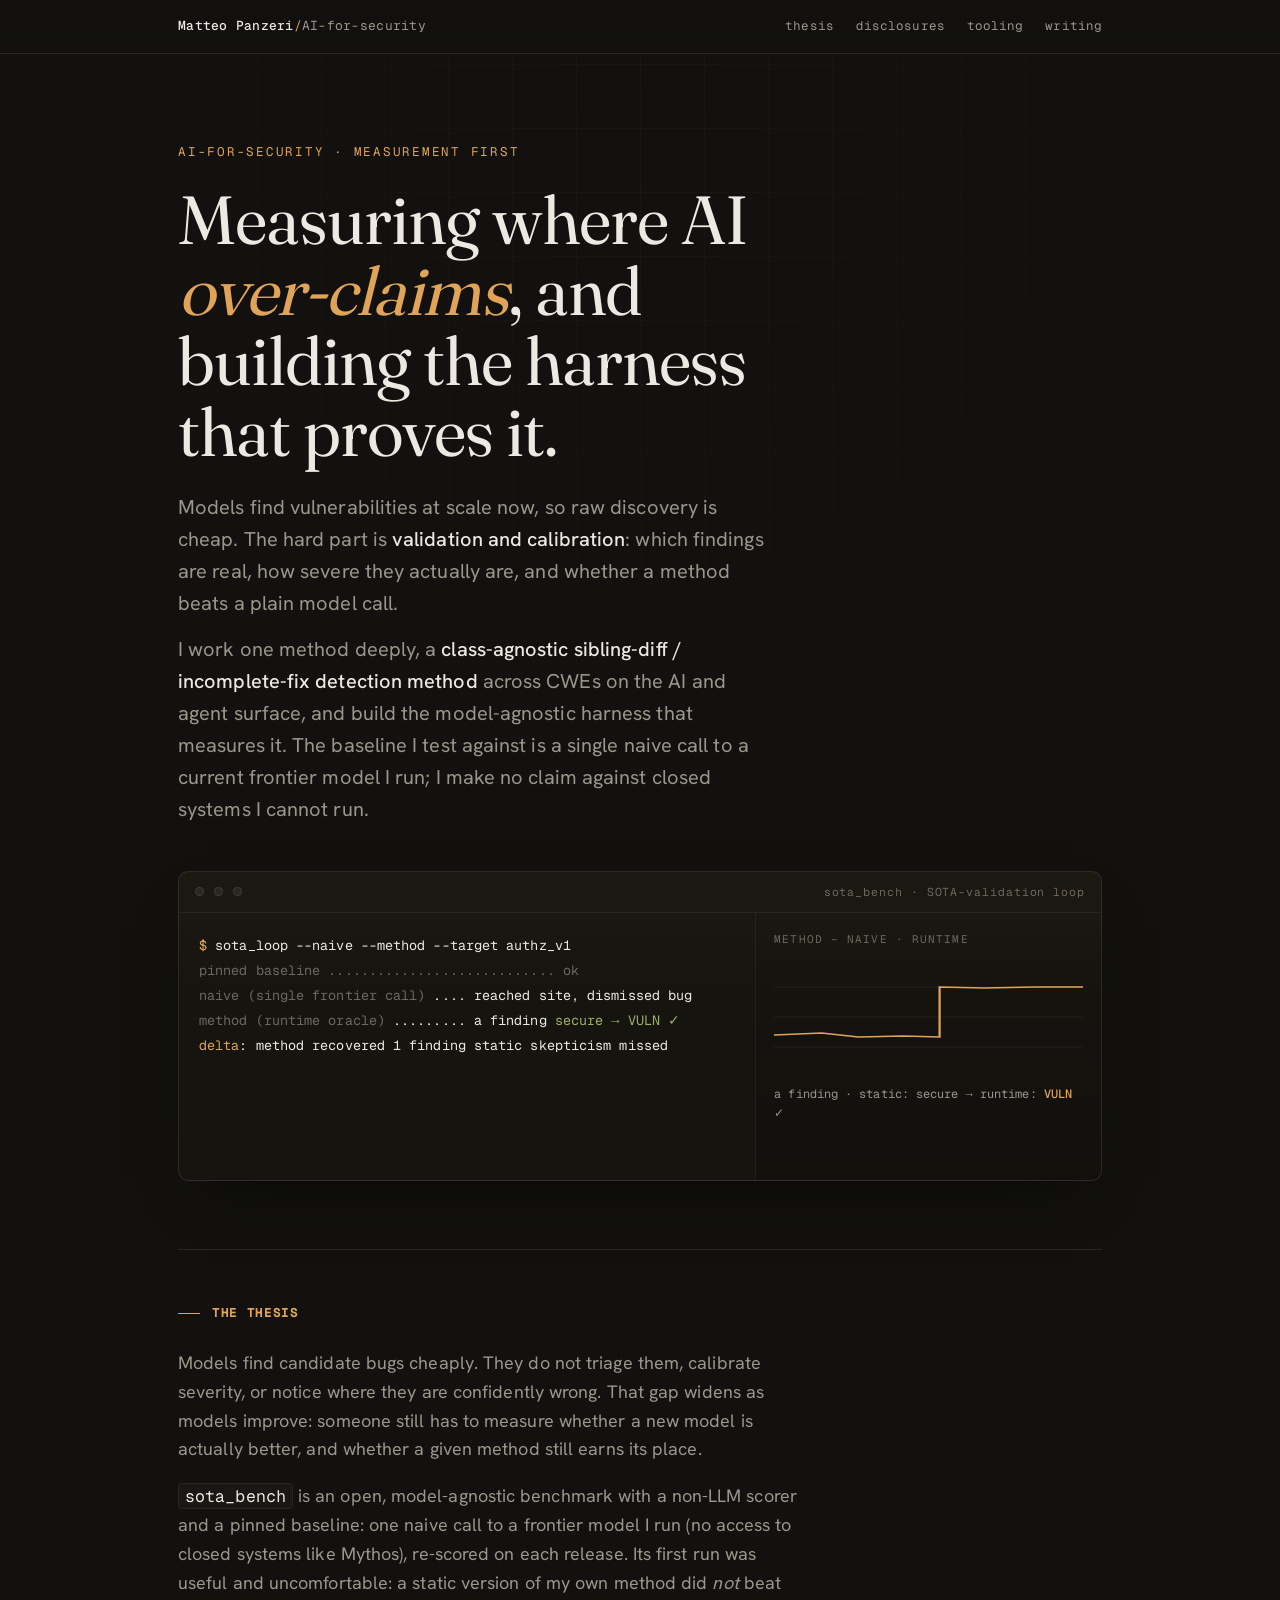
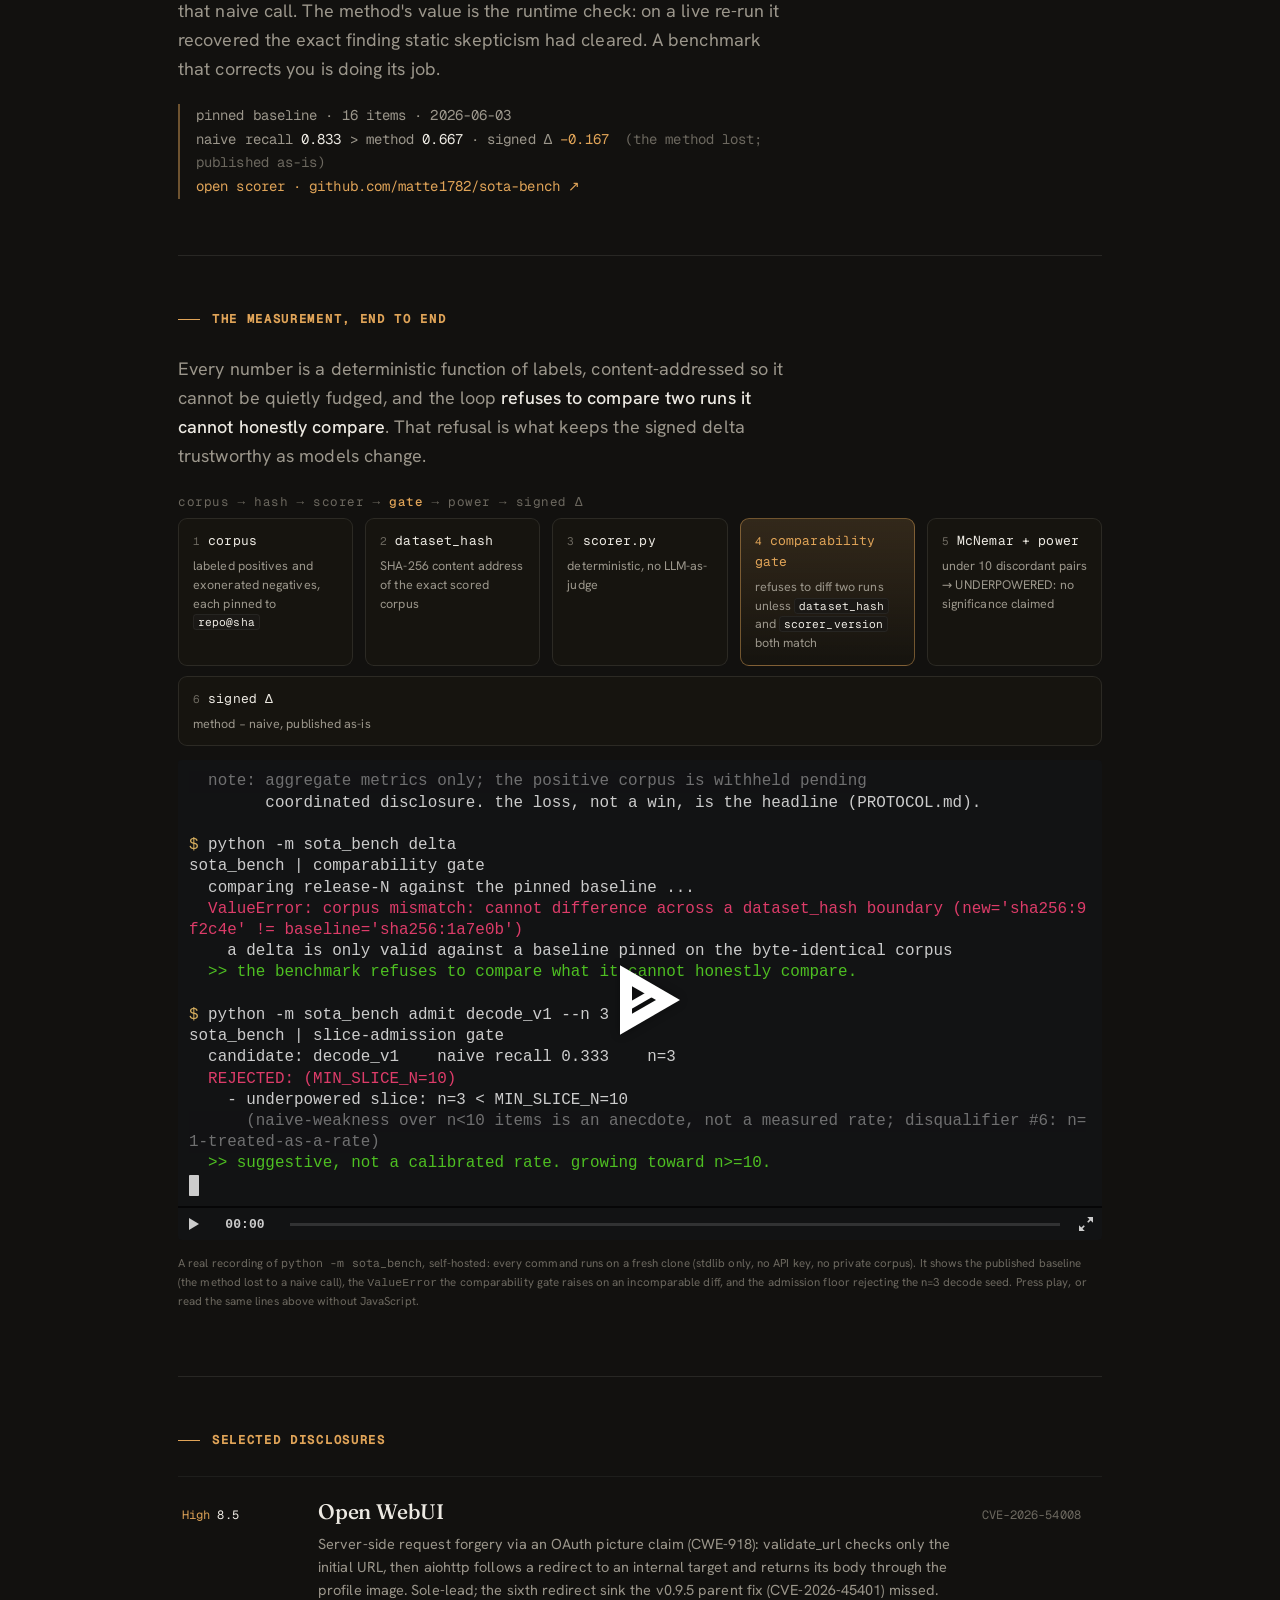
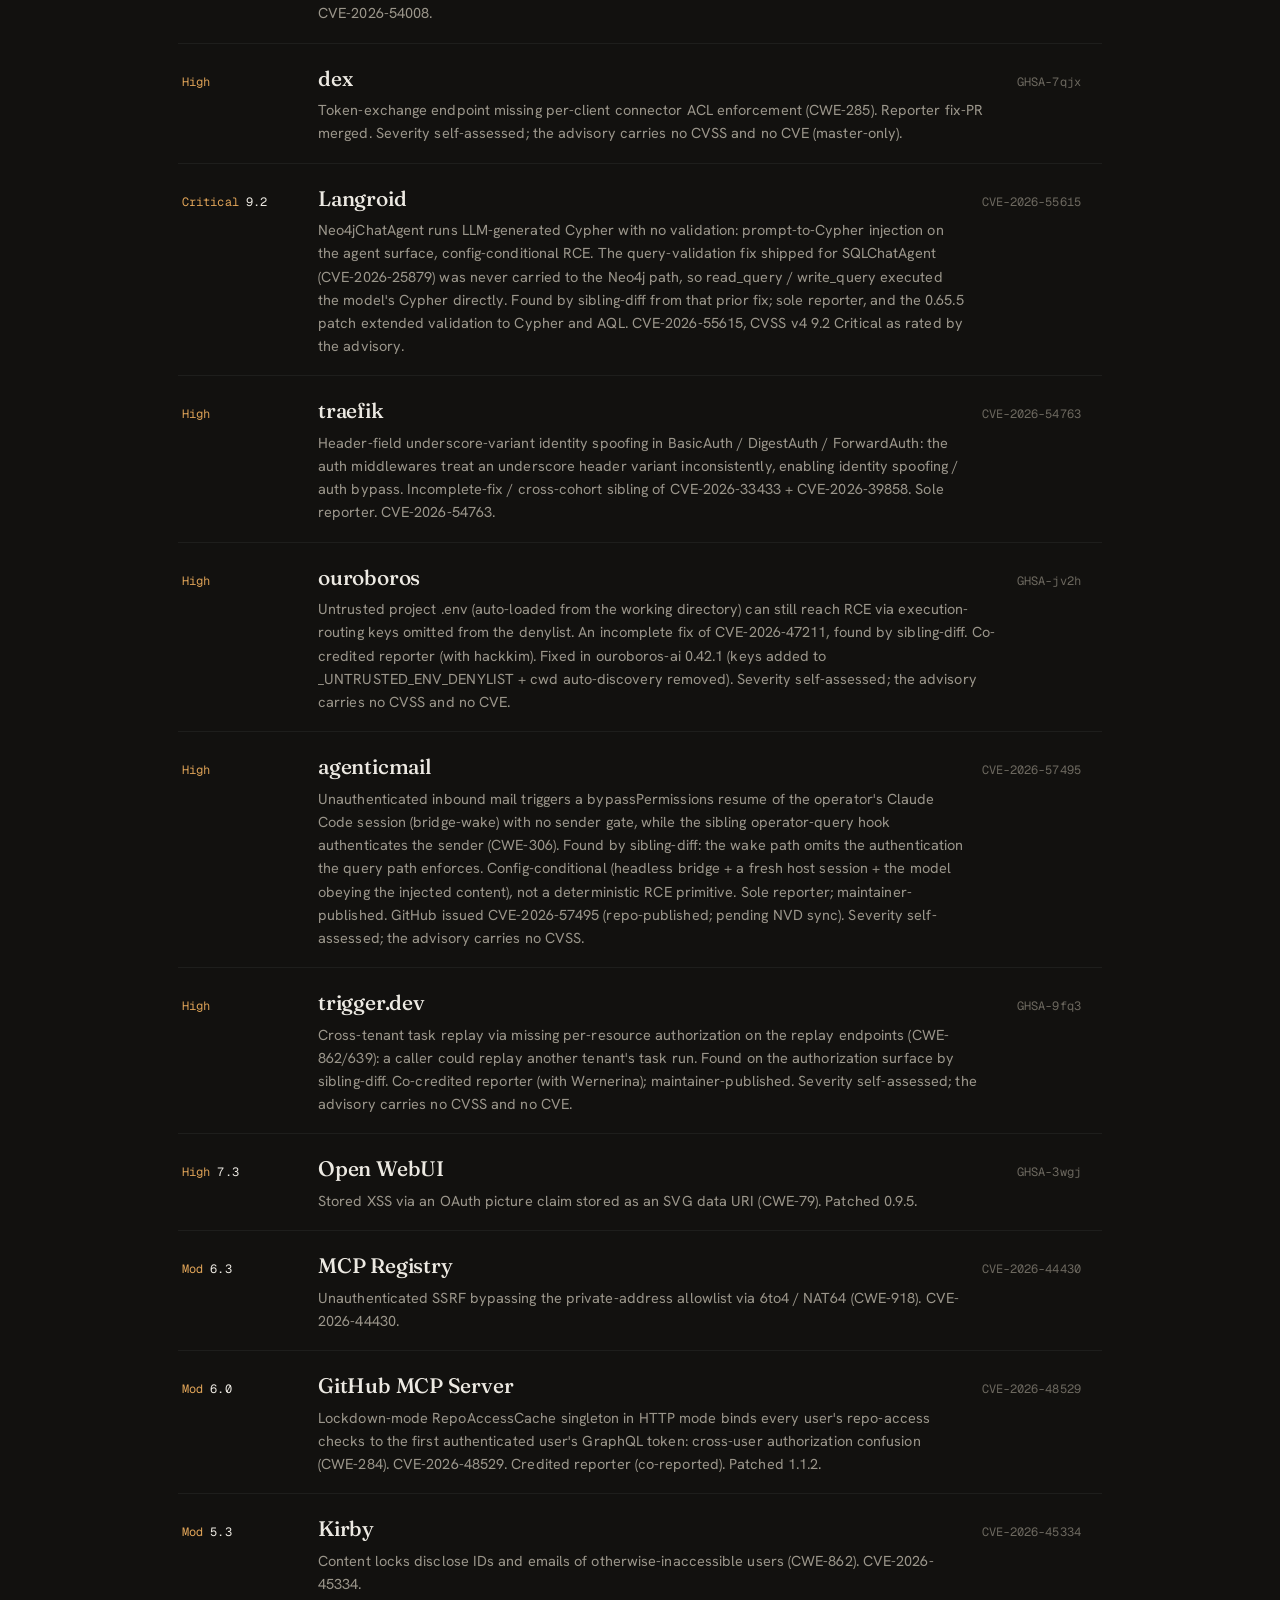
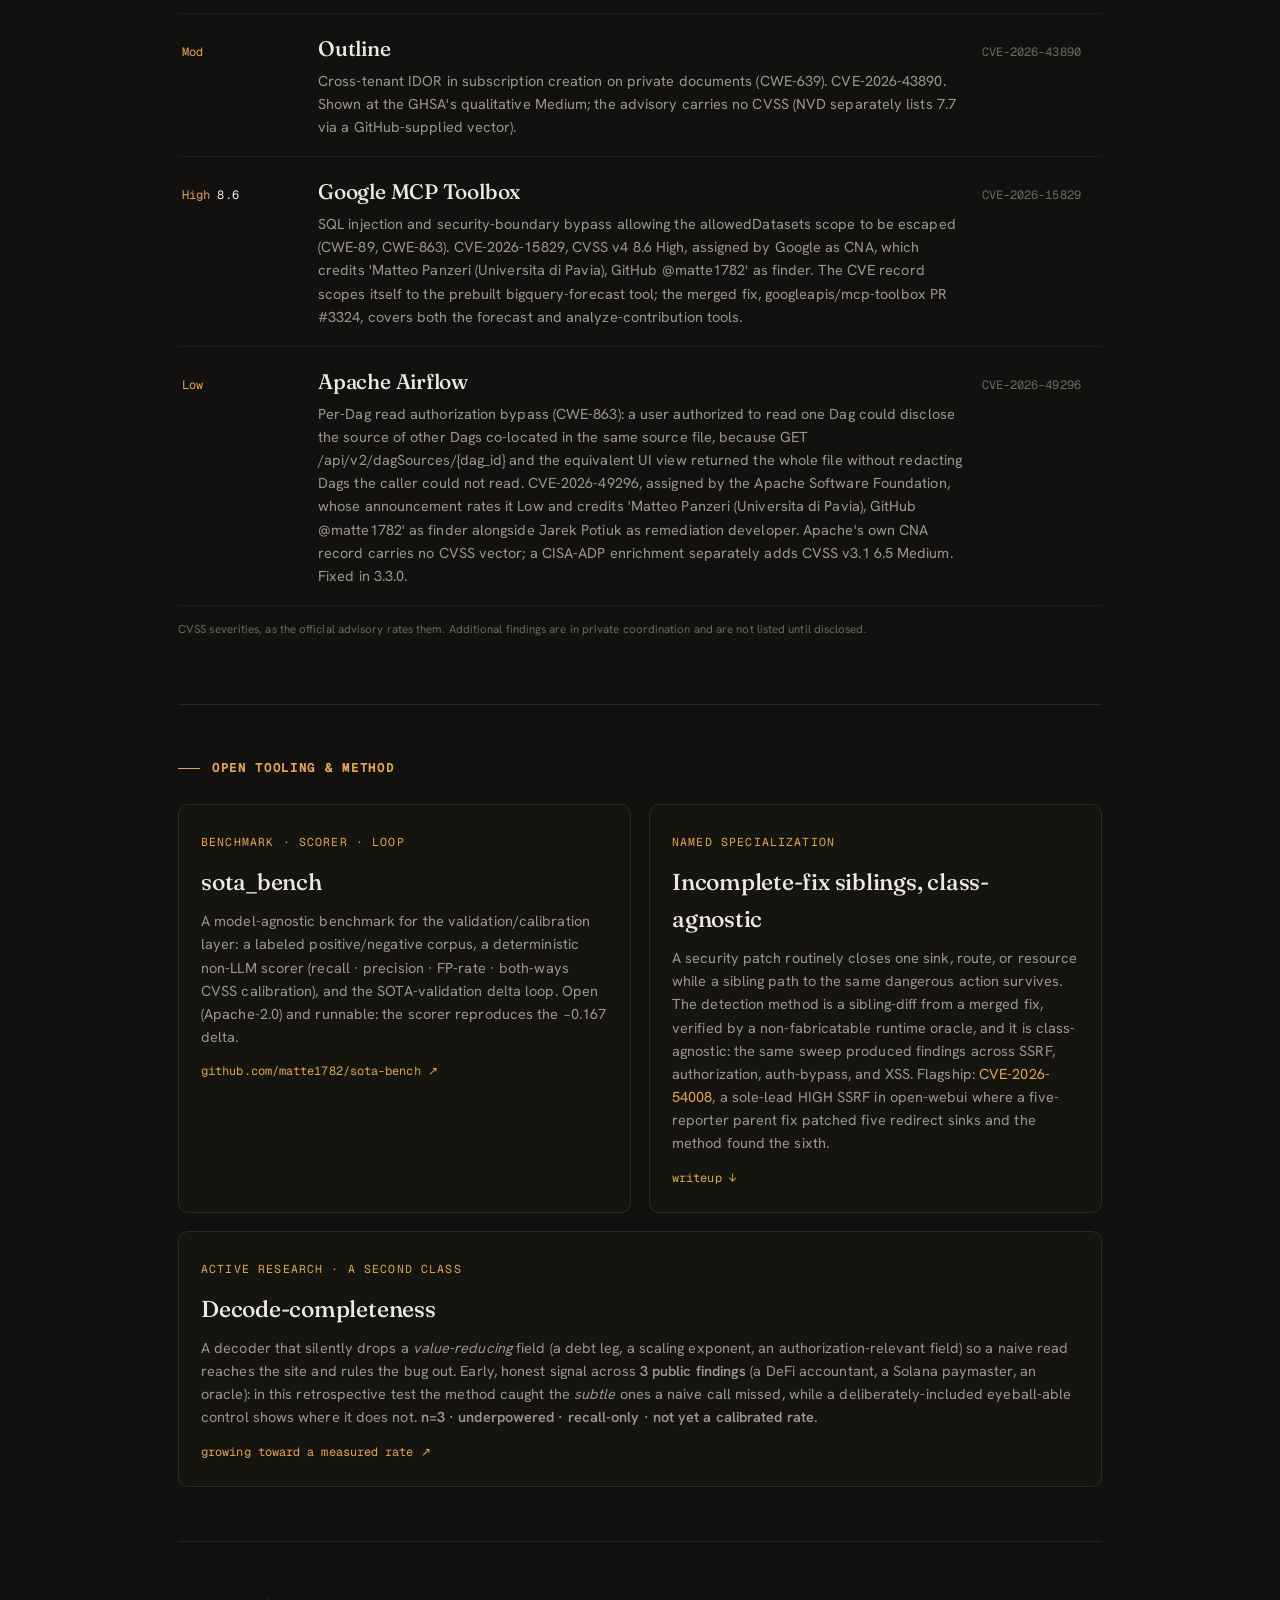
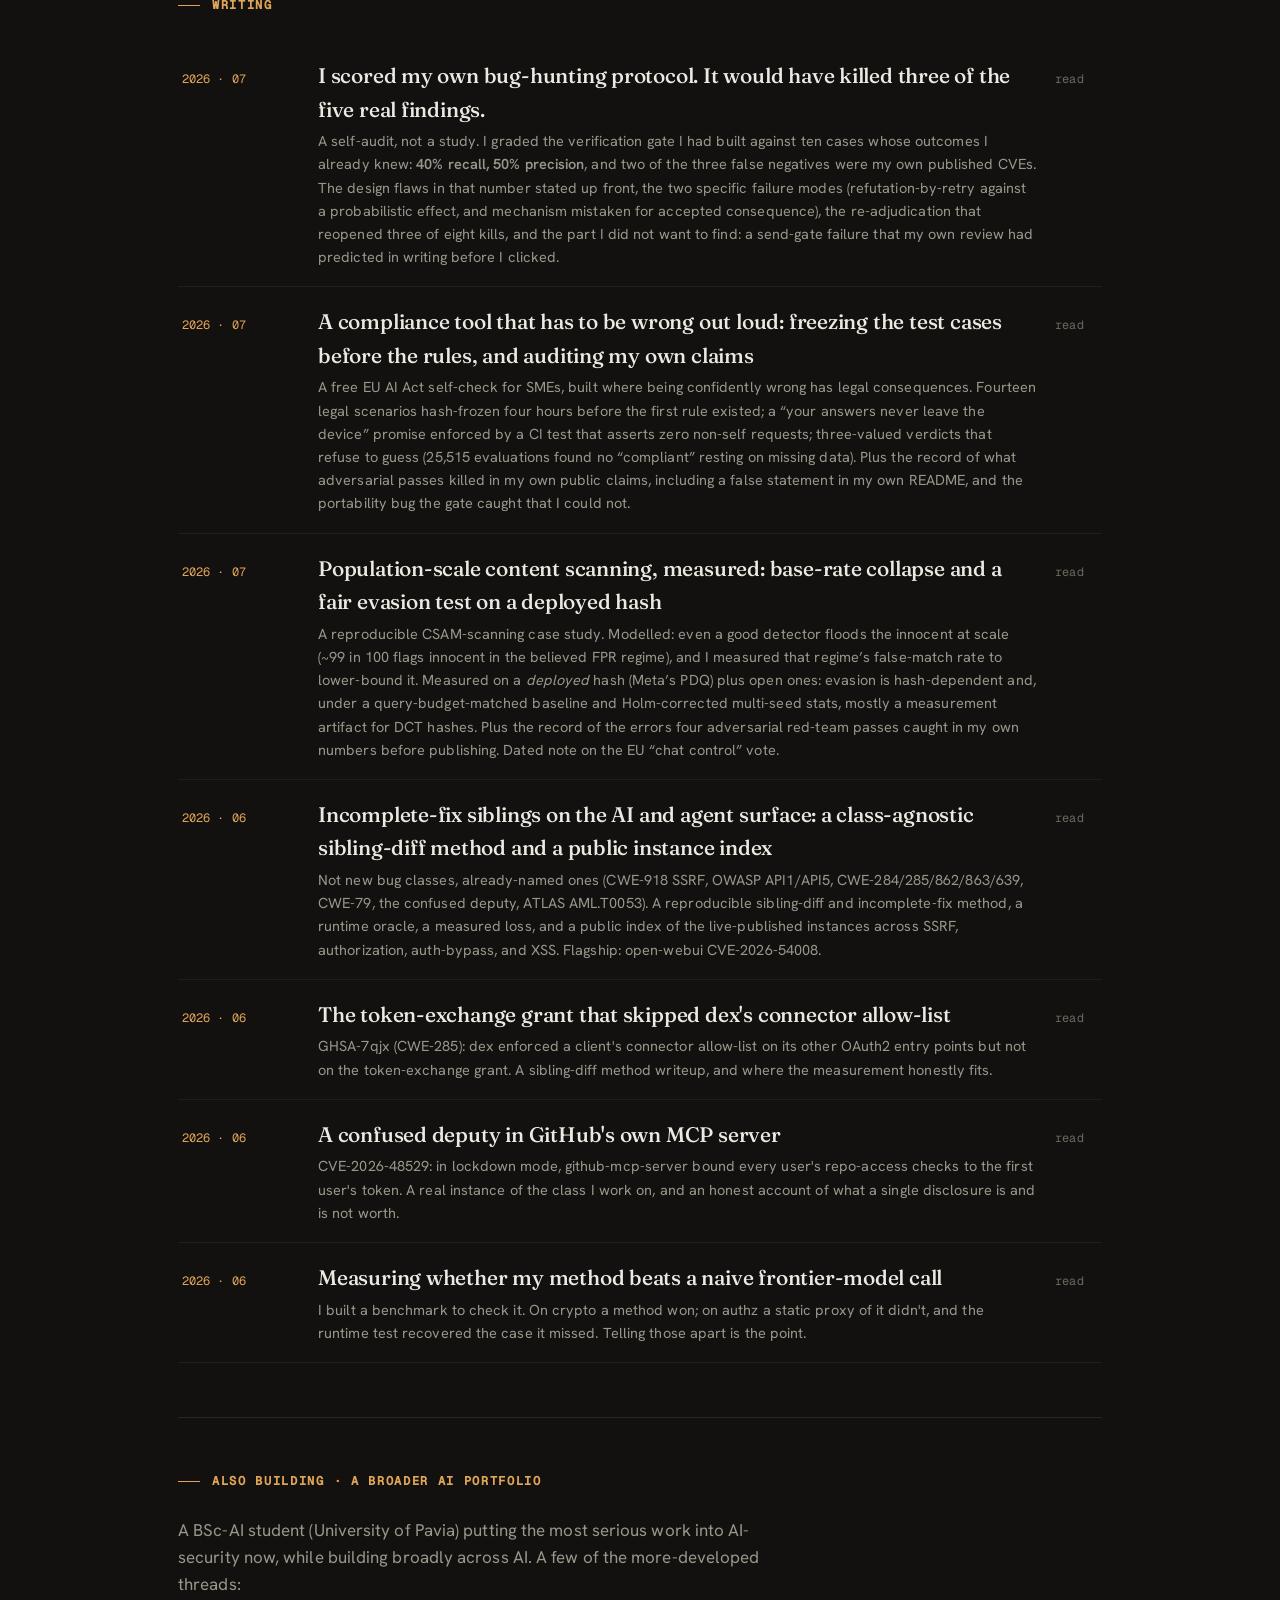
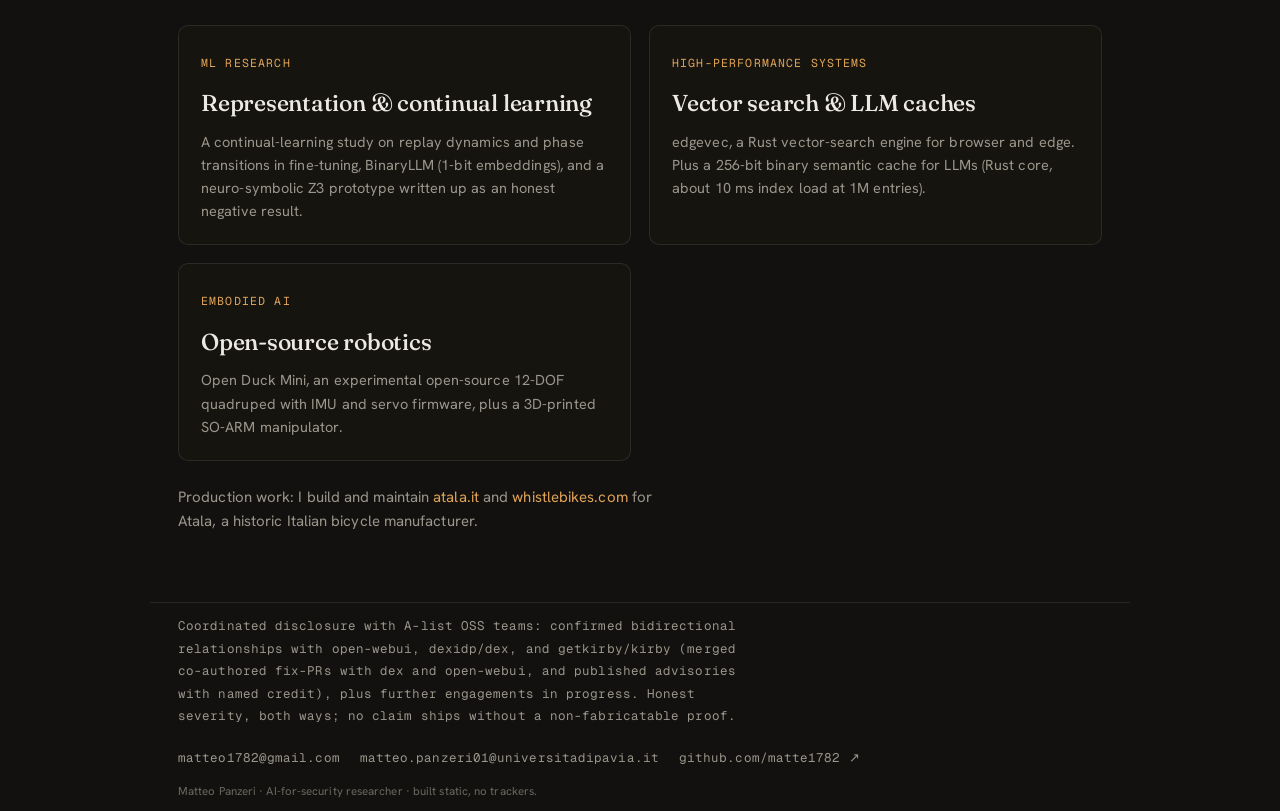
==== commit e96601bf: "portfolio: strip em/en dashes, preserve CRLF, keep ouroboros text unchanged" ====
--- a/index.html
+++ b/index.html
@@ -278,7 +278,7 @@
       </a>
       <a class="row" href="https://github.com/Q00/ouroboros/security/advisories/GHSA-jv2h-4p9v-wf5w" target="_blank" rel="noopener">
         <span class="sev">High</span>
-        <span><span class="name">ouroboros</span><span class="desc">Untrusted project .env (auto-loaded from the working directory) can still reach RCE via execution-routing keys omitted from the denylist — an incomplete fix of CVE-2026-47211, found by sibling-diff. Co-credited reporter (with hackkim). Fixed in ouroboros-ai 0.42.1 (keys added to _UNTRUSTED_ENV_DENYLIST + cwd auto-discovery removed). Severity self-assessed; the advisory carries no CVSS and no CVE.</span></span>
+        <span><span class="name">ouroboros</span><span class="desc">Untrusted project .env (auto-loaded from the working directory) can still reach RCE via execution-routing keys omitted from the denylist. An incomplete fix of CVE-2026-47211, found by sibling-diff. Co-credited reporter (with hackkim). Fixed in ouroboros-ai 0.42.1 (keys added to _UNTRUSTED_ENV_DENYLIST + cwd auto-discovery removed). Severity self-assessed; the advisory carries no CVSS and no CVE.</span></span>
         <span class="id">GHSA-jv2h <span class="arrow">&#8599;</span></span>
       </a>
       <a class="row" href="https://github.com/agenticmail/agenticmail/security/advisories/GHSA-fq4x-789w-jg5h" target="_blank" rel="noopener">
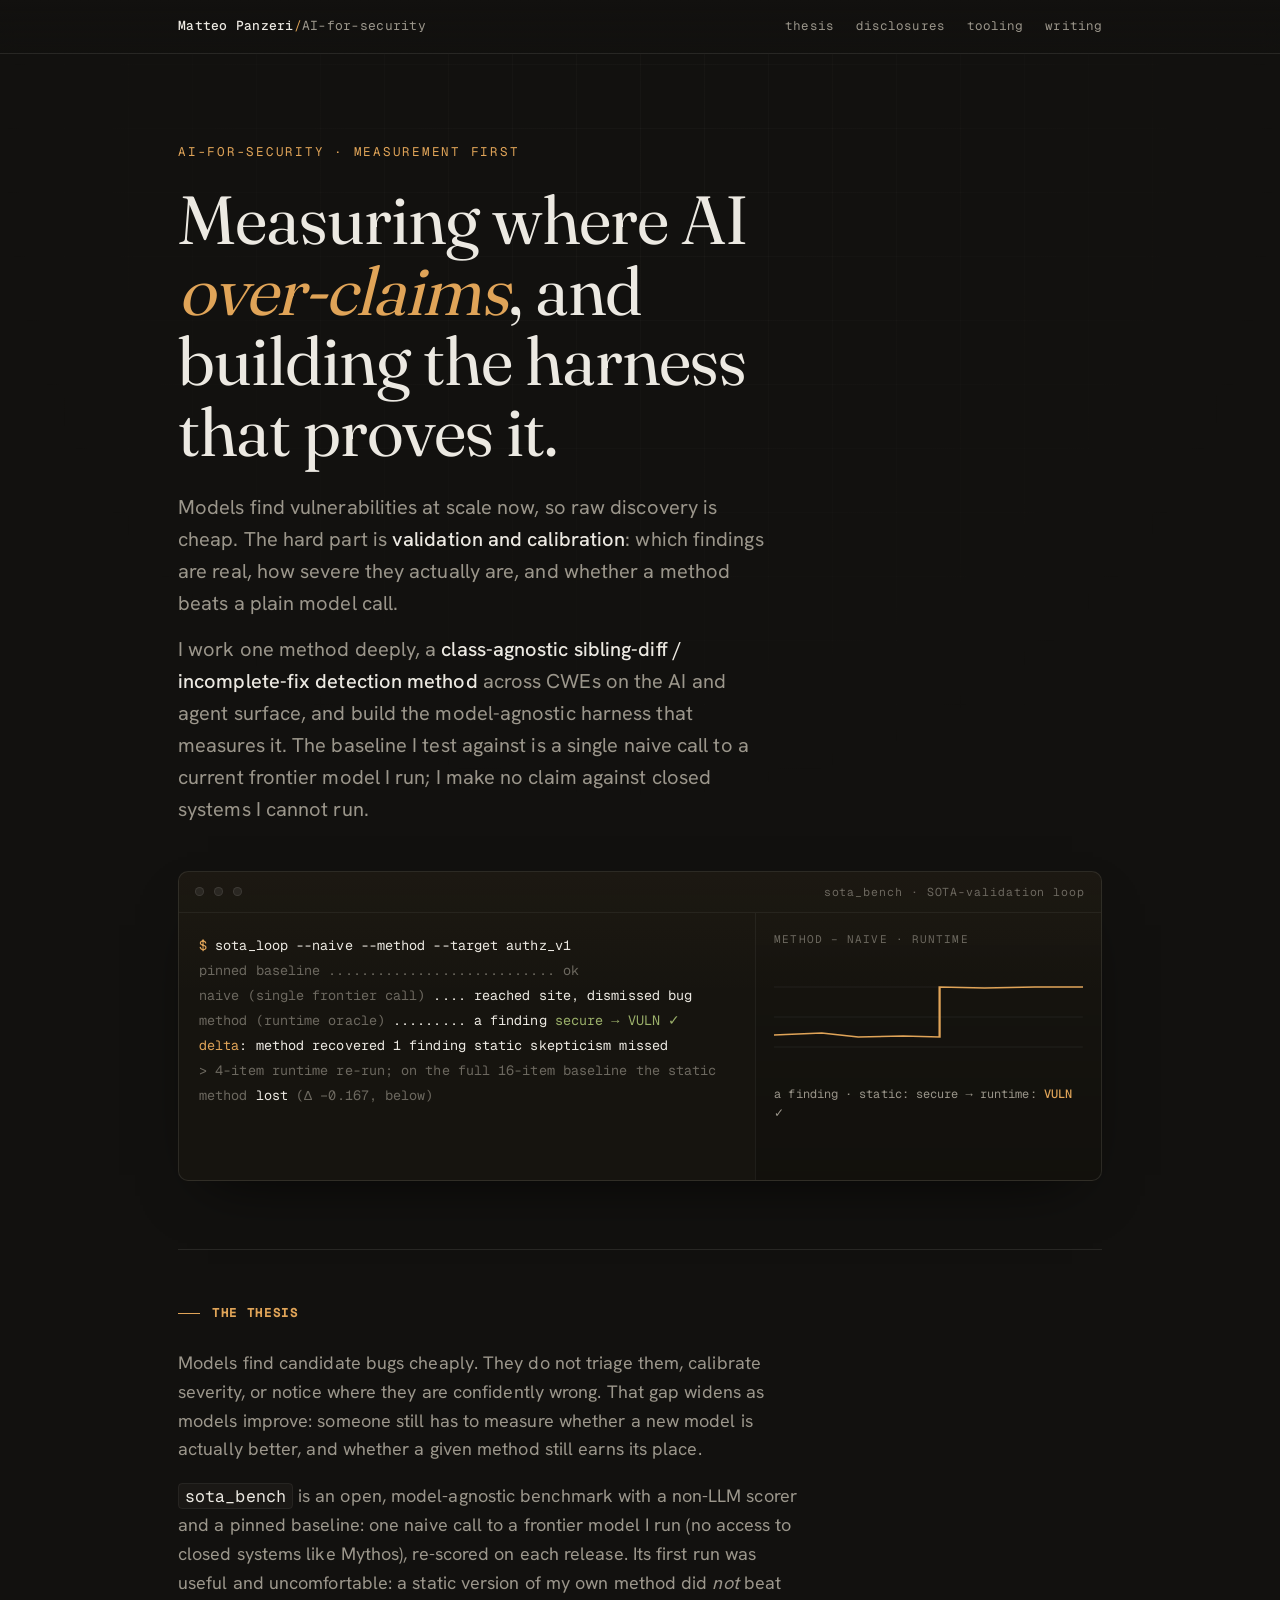
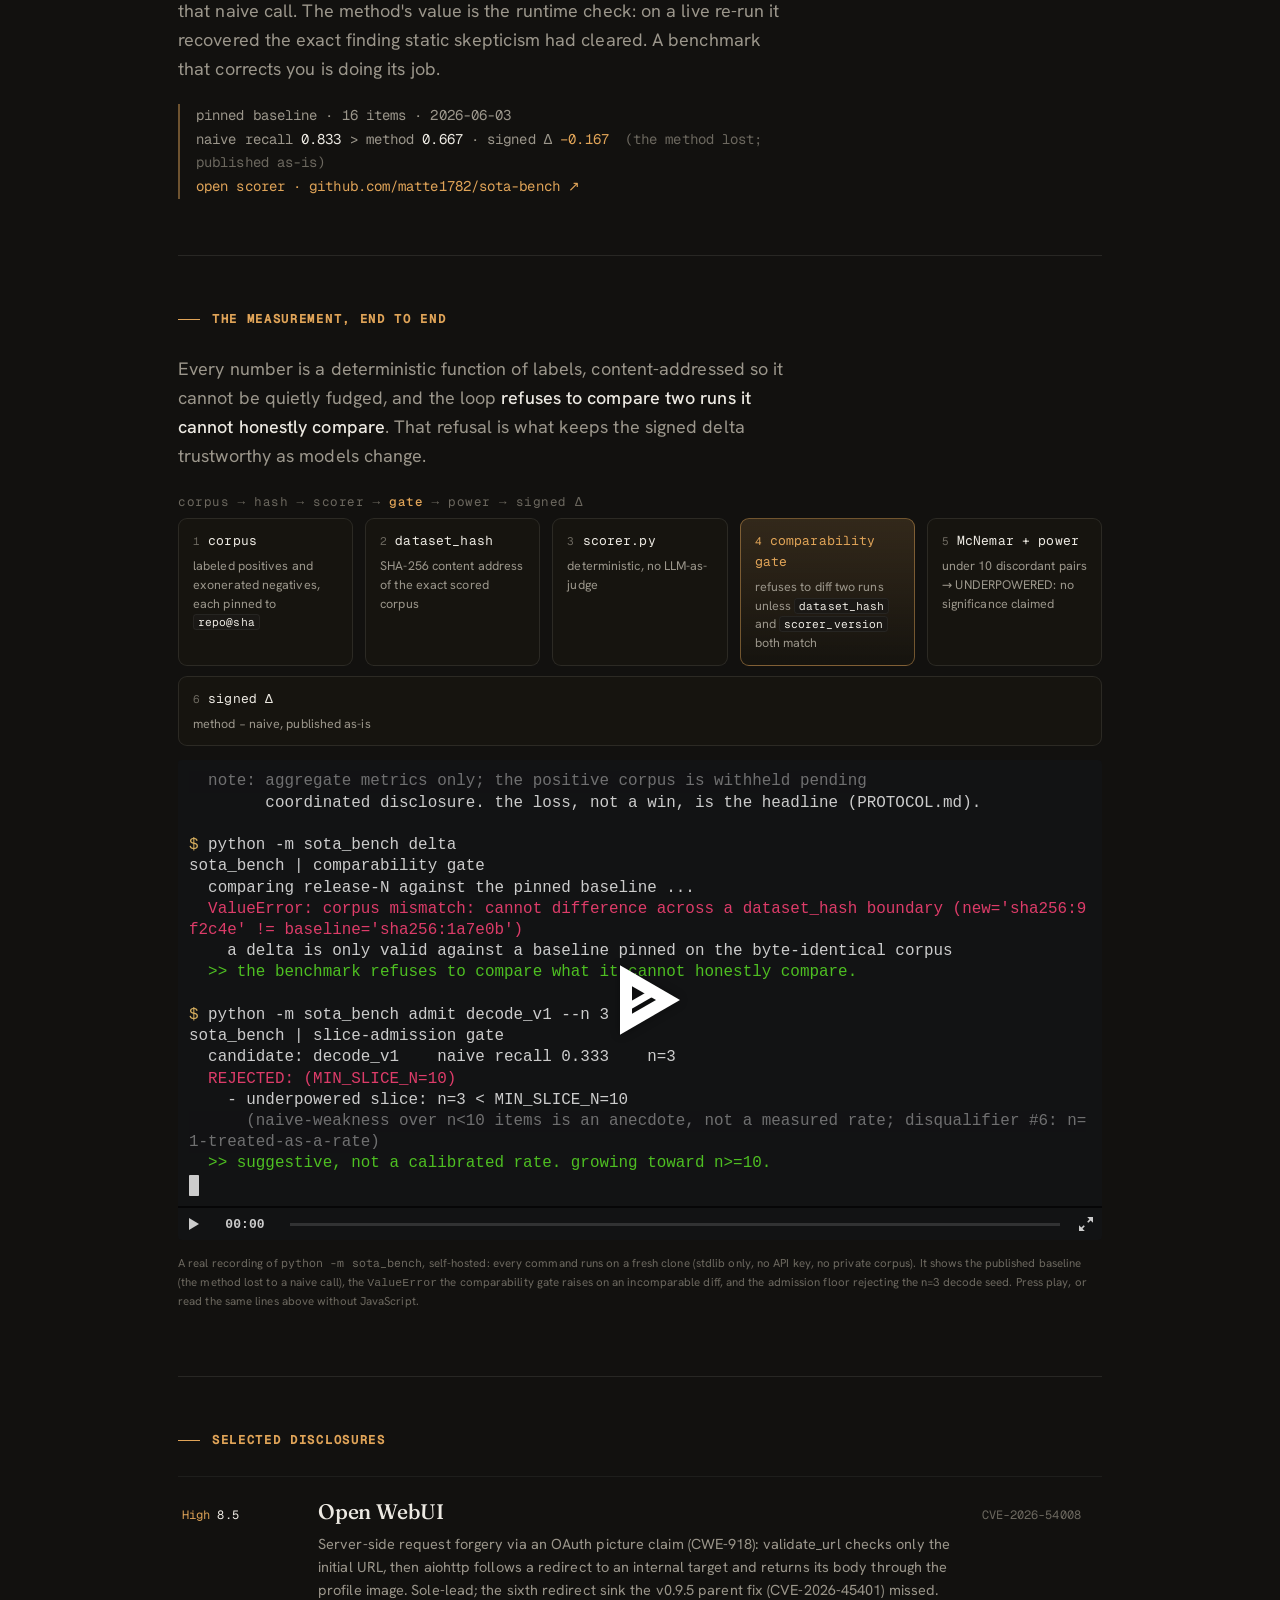
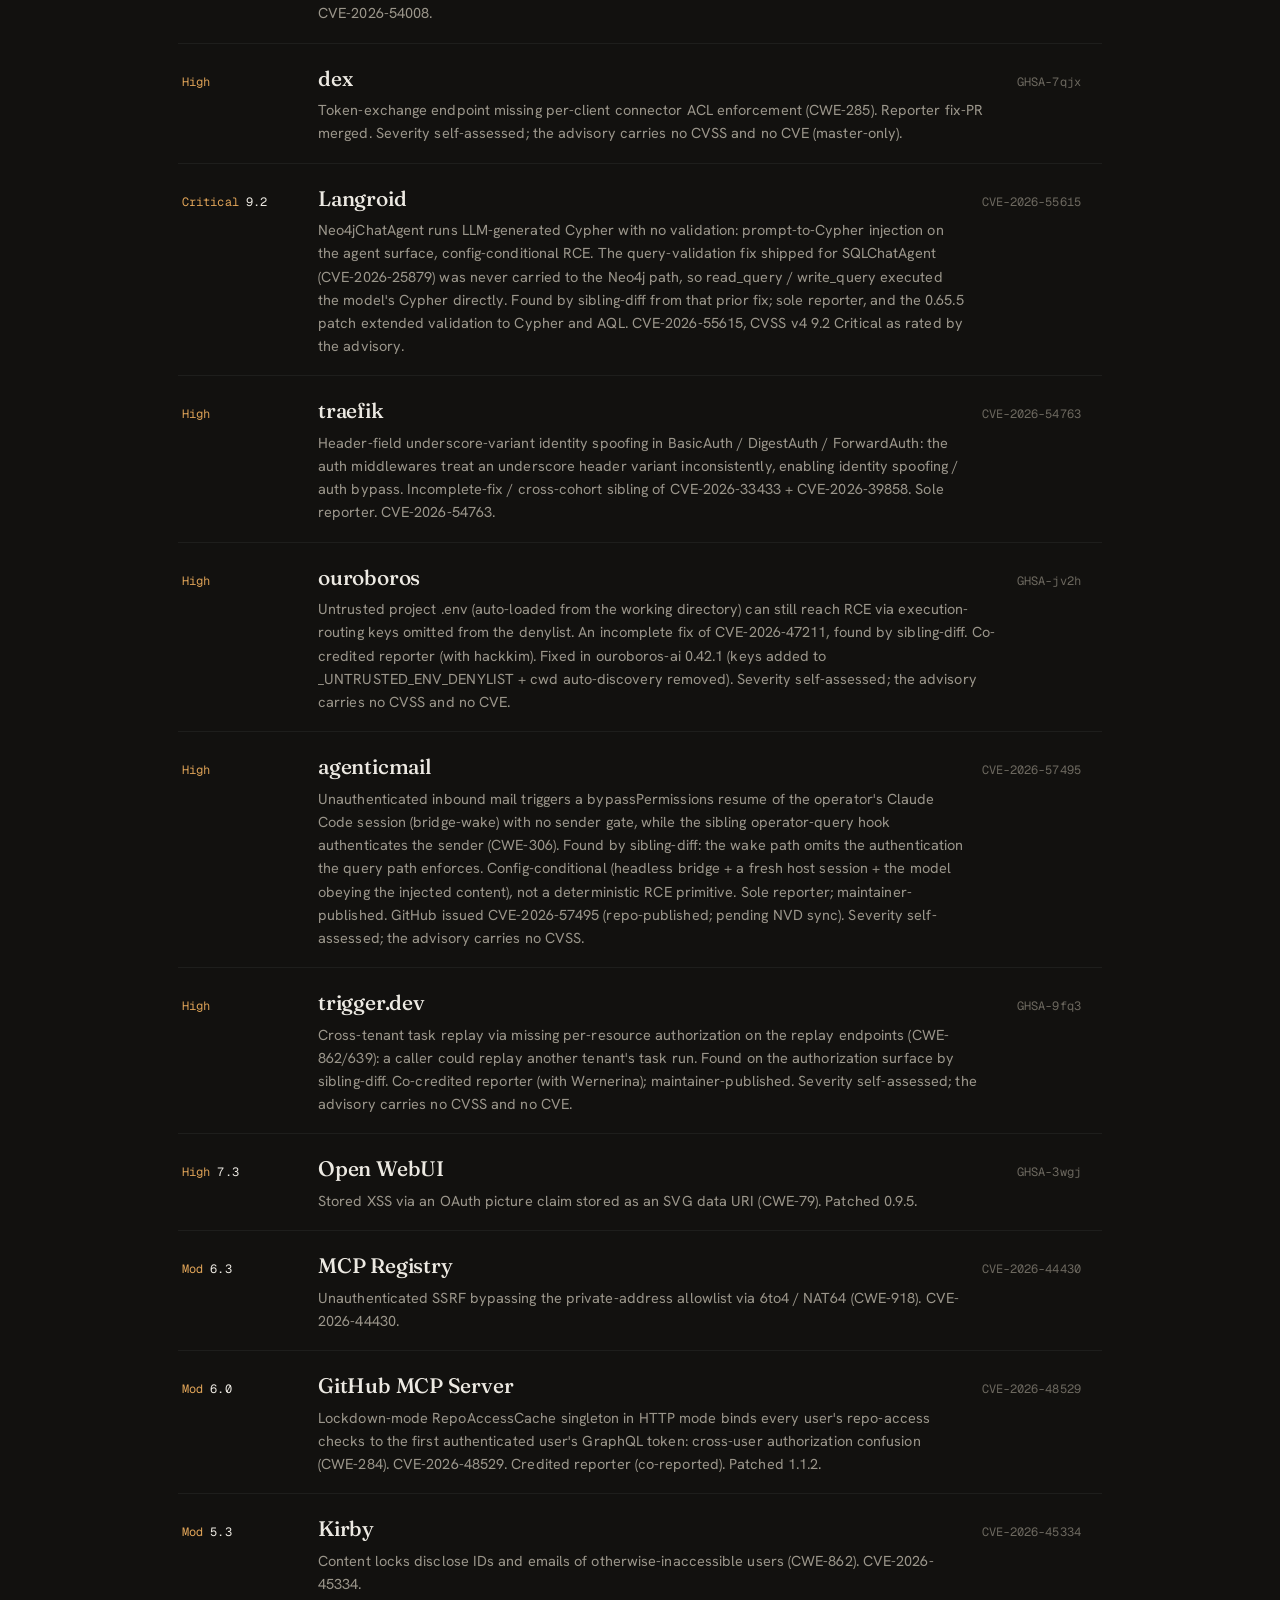
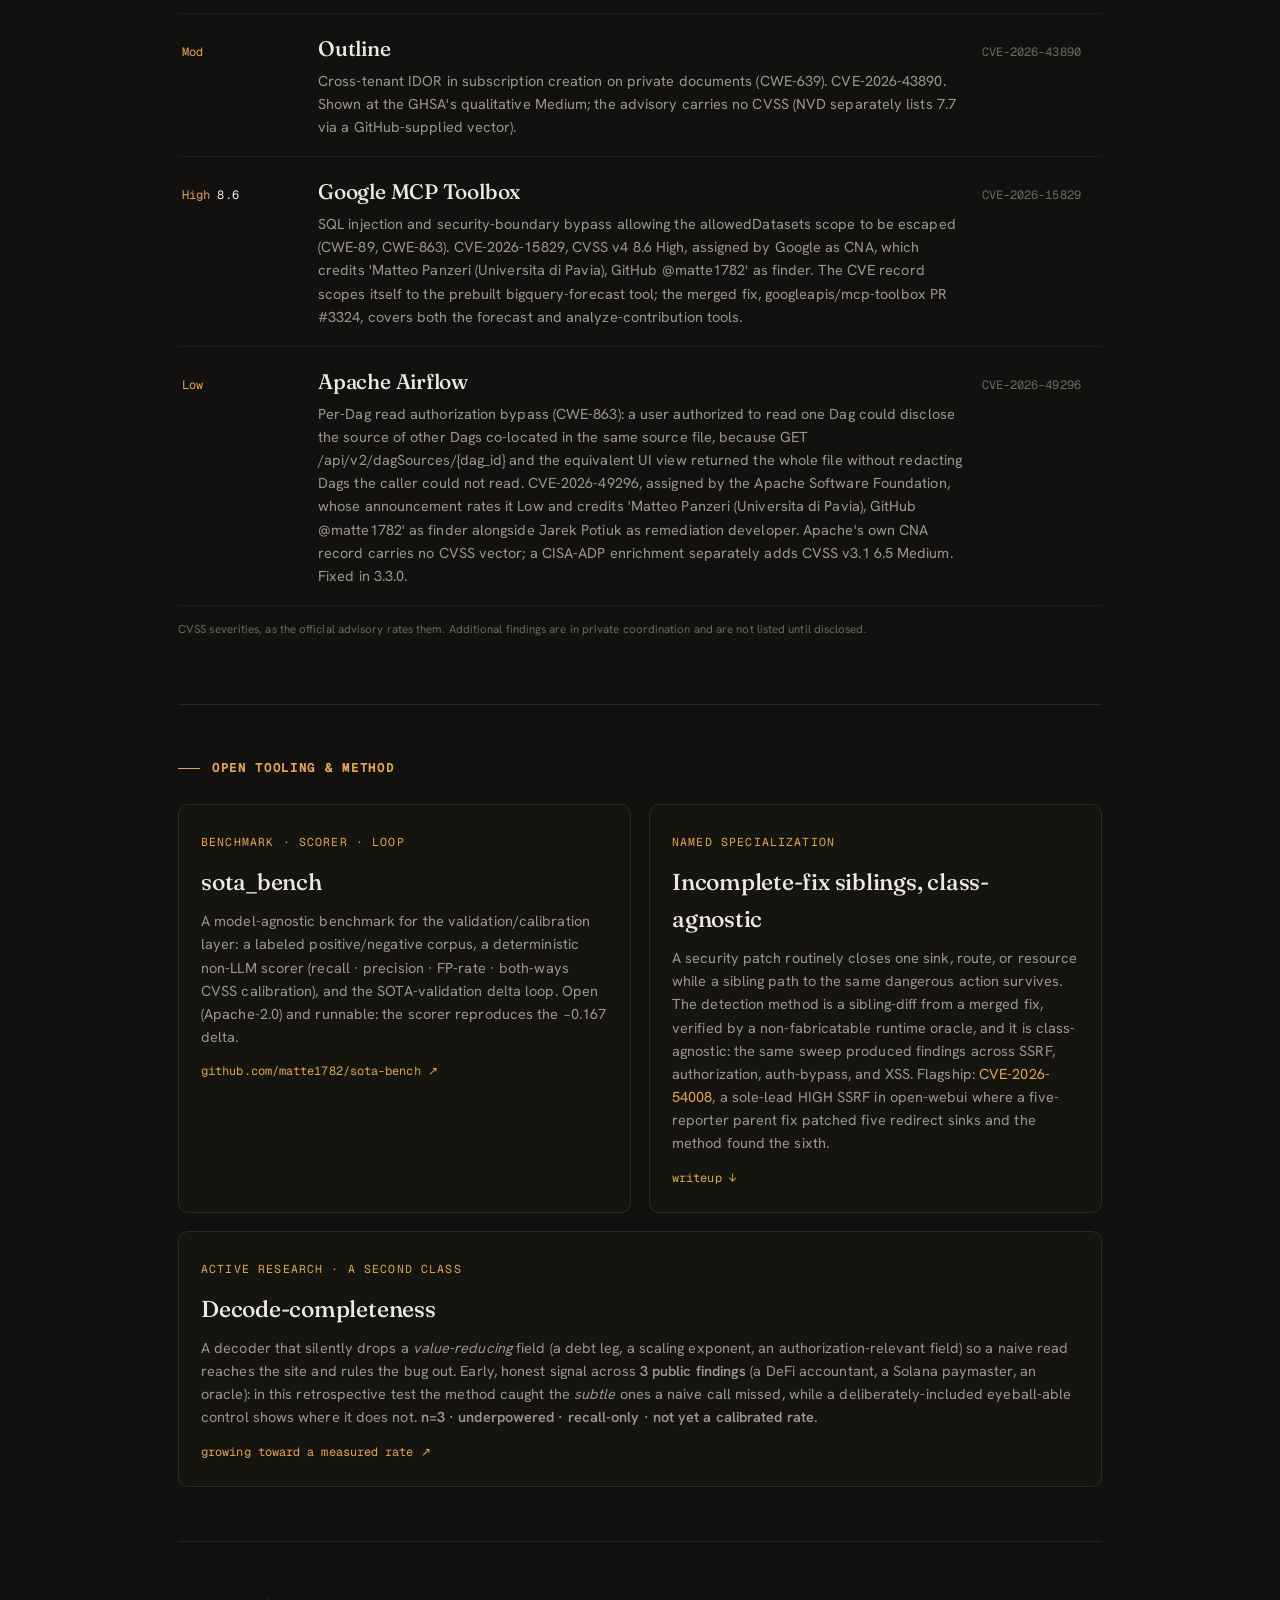
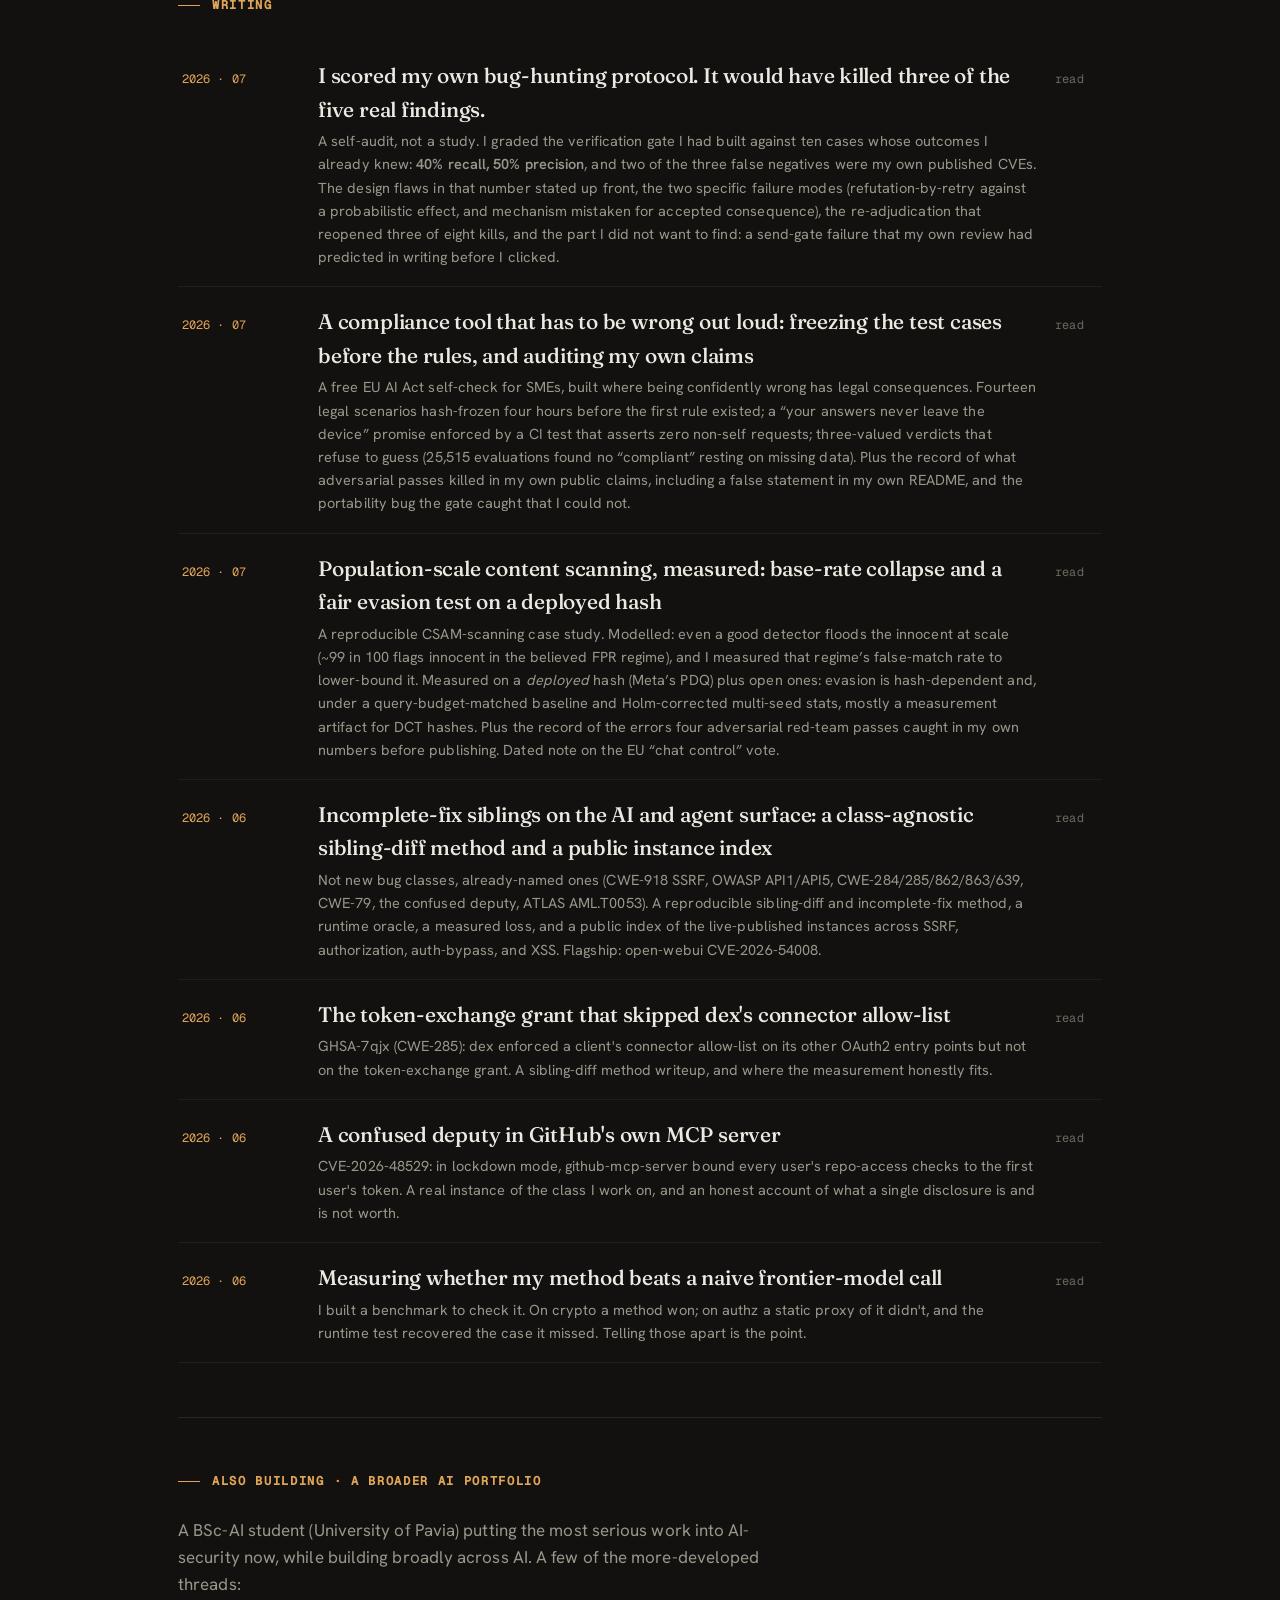
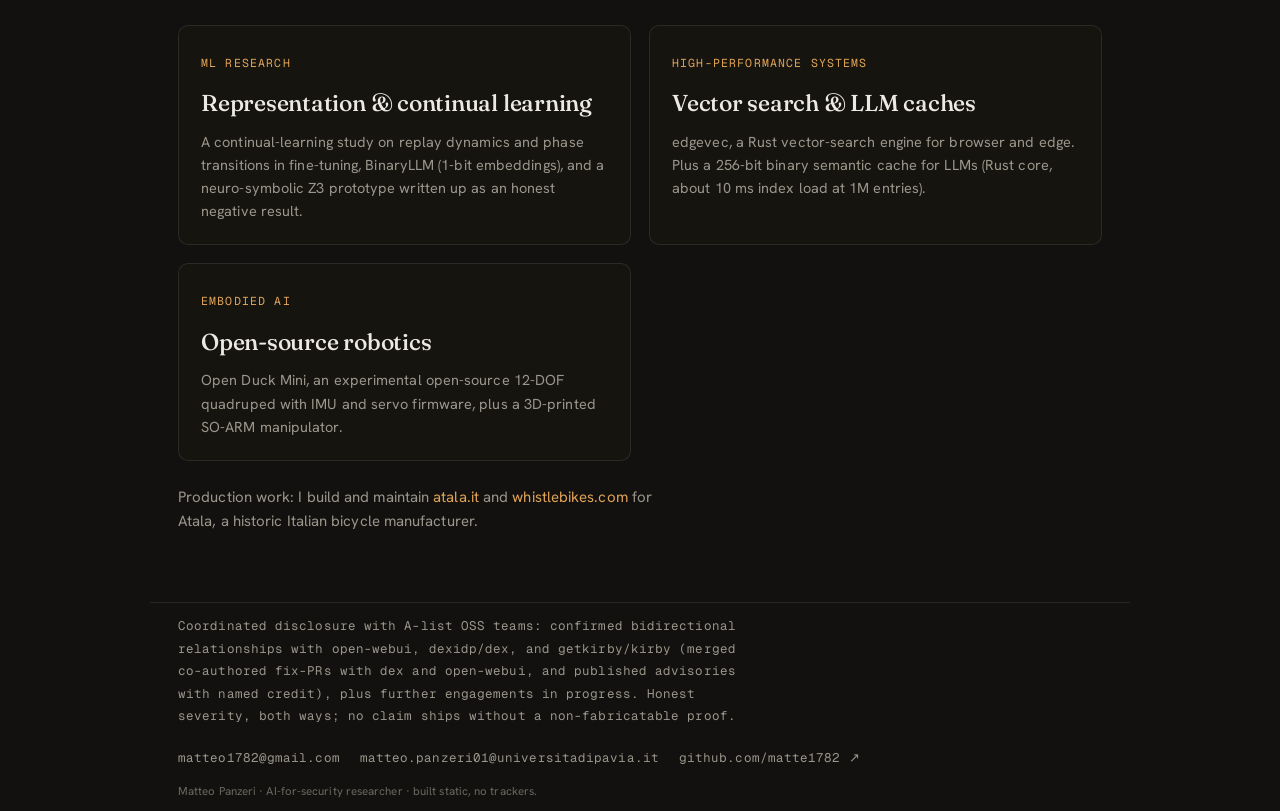
==== commit 116c3d15: "portfolio: restore LF line endings to match main" ====
--- a/index.html
+++ b/index.html
@@ -1,498 +1,498 @@
-<!doctype html>
-<html lang="en">
-<head>
-<meta charset="utf-8" />
-<meta name="viewport" content="width=device-width, initial-scale=1" />
-<title>Matteo Panzeri · AI-for-security researcher</title>
-<link rel="icon" href="data:image/svg+xml,%3Csvg xmlns='http://www.w3.org/2000/svg' viewBox='0 0 32 32'%3E%3Crect width='32' height='32' rx='7' fill='%2312110f'/%3E%3Cpath d='M5 21 L12 20 L16 22 L16 10 L24 11 L27 11' fill='none' stroke='%23e0a458' stroke-width='2.3' stroke-linecap='round' stroke-linejoin='round'/%3E%3C/svg%3E" />
-<meta name="description" content="Matteo Panzeri · AI-for-security researcher. Measuring where AI over-claims, and building the model-agnostic harness that proves it. Specialization: a class-agnostic sibling-diff / incomplete-fix detection method across CWEs on the AI and agent surface." />
-<link rel="stylesheet" href="assets/fonts/fonts.css" />
-<link rel="stylesheet" href="assets/asciinema-player.css" />
-<style>
-  :root{
-    --bg:#12110f; --bg2:#1a1815; --panel:#16140f;
-    --ink:#ece9e2; --dim:#9b968b; --faint:#6c685f;
-    --line:rgba(236,233,226,.10); --line2:rgba(236,233,226,.06);
-    --signal:#e0a458; --signal-soft:rgba(224,164,88,.16); --signal-line:rgba(224,164,88,.45);
-    --ok:#9bb06a;
-    --serif:"Fraunces",Georgia,serif; --sans:"Hanken Grotesk",system-ui,sans-serif; --mono:"Geist Mono",ui-monospace,monospace;
-    --maxw:980px;
-  }
-  *{box-sizing:border-box}
-  html{scroll-behavior:smooth}
-  body{
-    margin:0; background:var(--bg); color:var(--ink);
-    font-family:var(--sans); font-size:17px; line-height:1.6; letter-spacing:.005em;
-    -webkit-font-smoothing:antialiased; text-rendering:optimizeLegibility;
-  }
-  /* faint warm grain + a single hairline measurement grid, static (atmosphere, not motion) */
-  body::before{
-    content:""; position:fixed; inset:0; pointer-events:none; z-index:0; opacity:.5;
-    background-image:linear-gradient(var(--line2) 1px,transparent 1px),linear-gradient(90deg,var(--line2) 1px,transparent 1px);
-    background-size:64px 64px; mask-image:radial-gradient(circle at 50% 18%,#000 0%,transparent 72%);
-  }
-  .wrap{position:relative; z-index:1; max-width:var(--maxw); margin:0 auto; padding:0 28px}
-  a{color:inherit; text-decoration:none}
-  ::selection{background:var(--signal-soft); color:var(--ink)}
-
-  /* top bar */
-  header{position:sticky; top:0; z-index:5; backdrop-filter:blur(8px);
-    background:linear-gradient(var(--bg),rgba(18,17,15,.72)); border-bottom:1px solid var(--line)}
-  .bar{display:flex; align-items:center; justify-content:space-between; padding:16px 28px; max-width:var(--maxw); margin:0 auto}
-  .who{font-family:var(--mono); font-size:13px; letter-spacing:.02em}
-  .who b{color:var(--ink); font-weight:500}
-  .who .slash{color:var(--signal)}
-  nav{display:flex; gap:22px; font-family:var(--mono); font-size:12.5px; color:var(--dim)}
-  nav a{position:relative; transition:color .2s}
-  nav a:hover{color:var(--ink)}
-  nav a::after{content:""; position:absolute; left:0; bottom:-5px; height:1px; width:0; background:var(--signal); transition:width .25s ease}
-  nav a:hover::after{width:100%}
-
-  /* hero */
-  .hero{padding:88px 0 60px}
-  .kicker{font-family:var(--mono); font-size:12.5px; color:var(--signal); letter-spacing:.14em; text-transform:uppercase; margin:0 0 22px}
-  h1{font-family:var(--serif); font-weight:380; font-size:clamp(38px,6vw,68px); line-height:1.04; letter-spacing:-.015em; margin:0 0 24px; max-width:16ch}
-  h1 em{font-style:italic; color:var(--signal)}
-  .lede{font-size:clamp(17px,2.2vw,20px); color:var(--dim); max-width:54ch; margin:0 0 14px}
-  .lede b{color:var(--ink); font-weight:500}
-
-  /* the one animated motif: terminal / instrument readout */
-  .instrument{margin:46px 0 8px; border:1px solid var(--line); border-radius:10px; background:
-    linear-gradient(180deg,rgba(224,164,88,.03),transparent 40%),var(--panel); overflow:hidden;
-    box-shadow:0 24px 60px -30px rgba(0,0,0,.8)}
-  .inst-bar{display:flex; align-items:center; gap:10px; padding:11px 16px; border-bottom:1px solid var(--line2); font-family:var(--mono); font-size:11.5px; color:var(--faint)}
-  .dot{width:9px; height:9px; border-radius:50%; background:#2a2722; border:1px solid var(--line)}
-  .inst-bar .label{margin-left:auto; letter-spacing:.08em}
-  .inst-body{display:grid; grid-template-columns:1.5fr .9fr; gap:0}
-  @media(max-width:720px){.inst-body{grid-template-columns:1fr}}
-  .readout{padding:20px 20px 22px; font-family:var(--mono); font-size:13.5px; line-height:1.85; min-height:228px}
-  .readout .ln{opacity:0; transition:opacity .45s ease}
-  .readout .prompt{color:var(--signal)}
-  .readout .mut{color:var(--faint)}
-  .readout .ok{color:var(--ok)}
-  .readout .hi{color:var(--signal)}
-  .readout .em{color:var(--ink)}
-  .scope{border-left:1px solid var(--line2); padding:18px 18px 16px; display:flex; flex-direction:column; gap:8px; background:linear-gradient(180deg,transparent,rgba(0,0,0,.18))}
-  .scope .cap{font-family:var(--mono); font-size:11px; color:var(--faint); letter-spacing:.1em; text-transform:uppercase}
-  .scope svg{width:100%; height:120px; display:block}
-  .scope .trace{fill:none; stroke:var(--signal); stroke-width:1.6; stroke-linecap:round;
-    stroke-dasharray:1; stroke-dashoffset:1}
-  .scope .grid{stroke:var(--line2); stroke-width:1}
-  .scope .flip{font-family:var(--mono); font-size:12px; color:var(--dim)}
-  .scope .flip b{color:var(--signal); font-weight:500}
-
-  /* sections */
-  section{padding:54px 0; border-top:1px solid var(--line)}
-  .sec-h{font-family:var(--mono); font-size:12px; color:var(--signal); letter-spacing:.14em; text-transform:uppercase; margin:0 0 26px; display:flex; align-items:center; gap:12px}
-  .sec-h::before{content:""; width:22px; height:1px; background:var(--signal)}
-  .prose{max-width:62ch; color:var(--dim); font-size:18px}
-  .prose p{margin:0 0 18px}
-  .prose b,.prose strong{color:var(--ink); font-weight:500}
-  .prose .term{font-family:var(--mono); font-size:.92em; color:var(--ink); background:var(--bg2); padding:1px 6px; border-radius:4px; border:1px solid var(--line2)}
-
-  /* disclosures list */
-  .rows{display:flex; flex-direction:column; border-top:1px solid var(--line2)}
-  .row{display:grid; grid-template-columns:118px 1fr auto; gap:18px; align-items:baseline; padding:18px 4px; border-bottom:1px solid var(--line2); transition:background .2s}
-  .row:hover{background:rgba(224,164,88,.035)}
-  @media(max-width:680px){.row{grid-template-columns:1fr; gap:6px}}
-  .row .sev{font-family:var(--mono); font-size:12px; color:var(--signal); white-space:nowrap}
-  .row .sev .score{color:var(--ink)}
-  .row .name{font-family:var(--serif); font-size:21px; font-weight:500; letter-spacing:-.01em}
-  .row .desc{display:block; font-family:var(--sans); font-size:14.5px; color:var(--dim); margin-top:3px; font-weight:400}
-  .row .id{font-family:var(--mono); font-size:12px; color:var(--faint); justify-self:end; white-space:nowrap}
-  .row .id .arrow{color:var(--signal); opacity:0; transition:opacity .2s}
-  .row:hover .id .arrow{opacity:1}
-
-  /* cards */
-  .cards{display:grid; grid-template-columns:1fr 1fr; gap:18px}
-  @media(max-width:680px){.cards{grid-template-columns:1fr}}
-  .card{border:1px solid var(--line); border-radius:10px; padding:22px; background:var(--panel); transition:border-color .2s,transform .2s}
-  .card:hover{border-color:var(--signal-line); transform:translateY(-2px)}
-  .card .ct{font-family:var(--mono); font-size:11.5px; color:var(--signal); letter-spacing:.1em; text-transform:uppercase}
-  .card h3{font-family:var(--serif); font-weight:500; font-size:23px; margin:10px 0 8px; letter-spacing:-.01em}
-  .card p{margin:0; color:var(--dim); font-size:14.5px}
-  .card .go{font-family:var(--mono); font-size:12px; color:var(--signal); margin-top:14px; display:inline-block}
-  .card.span2{grid-column:1 / -1}
-
-  /* measurement pipeline: only-what-runs; static, accessible, no JS, no motion required */
-  .flowline{font-family:var(--mono); font-size:12.5px; color:var(--faint); letter-spacing:.04em; margin:22px 0 4px}
-  .flowline b{color:var(--signal); font-weight:500}
-  .pipeline{display:flex; flex-wrap:wrap; gap:10px 12px; list-style:none; padding:0; margin:6px 0 14px; counter-reset:p}
-  .pipeline li{flex:1 1 150px; min-width:146px; border:1px solid var(--line); border-radius:9px; background:var(--panel); padding:12px 14px}
-  .pipeline .pn{display:block; font-family:var(--mono); font-size:13px; color:var(--ink); letter-spacing:.01em}
-  .pipeline .pn::before{counter-increment:p; content:counter(p); color:var(--faint); margin-right:8px; font-size:11px}
-  .pipeline .pd{display:block; margin-top:5px; font-size:12.5px; color:var(--dim); line-height:1.5}
-  .pipeline li.gate{border-color:var(--signal-line); background:linear-gradient(180deg,var(--signal-soft),var(--panel))}
-  .pipeline li.gate .pn{color:var(--signal)} .pipeline li.gate .pn::before{color:var(--signal)}
-  .pipeline code{font-family:var(--mono); font-size:.9em; color:var(--ink); background:var(--bg2); padding:0 4px; border-radius:3px; border:1px solid var(--line2)}
-
-  footer{border-top:1px solid var(--line); padding:40px 0 64px; color:var(--faint); font-size:14px}
-  footer .disc{font-family:var(--mono); font-size:12.5px; color:var(--dim); max-width:70ch; line-height:1.8}
-  footer .meta{margin-top:20px; display:flex; gap:20px; font-family:var(--mono); font-size:12.5px}
-  footer a{color:var(--dim)} footer a:hover{color:var(--signal)}
-  .note{margin-top:14px; font-size:11.5px; color:var(--faint)}
-
-  /* reveal-on-scroll: JS adds .pre (start hidden) then .in (reveal). Default state is visible,
-     so content is never stranded on any browser even if JS or the observer fails. */
-  @media (prefers-reduced-motion:no-preference){
-    .reveal.pre{opacity:0; transform:translateY(16px); transition:opacity .6s ease, transform .6s cubic-bezier(.22,.61,.36,1)}
-    .reveal.pre.in{opacity:1; transform:none}
-  }
-
-  /* mobile: prevent horizontal overflow (header nav + footer contact row) */
-  @media (max-width:600px){
-    .wrap{padding:0 18px}
-    .bar{padding:14px 18px; flex-wrap:wrap; gap:6px 14px}
-    nav{gap:16px; flex-wrap:wrap}
-    footer .meta{flex-wrap:wrap; gap:10px 18px}
-    footer .meta a, footer a{overflow-wrap:anywhere}
-  }
-</style>
-<noscript><style>.readout .ln{opacity:1}.reveal{opacity:1;transform:none}.scope .trace{stroke-dashoffset:0}</style></noscript>
-</head>
-<body>
-<header>
-  <div class="bar">
-    <div class="who"><b>Matteo Panzeri</b><span class="slash">/</span><span style="color:var(--dim)">AI-for-security</span></div>
-    <nav>
-      <a href="#thesis">thesis</a>
-      <a href="#disclosures">disclosures</a>
-      <a href="#tooling">tooling</a>
-      <a href="#writing">writing</a>
-    </nav>
-  </div>
-</header>
-
-<main class="wrap">
-  <section class="hero" style="border-top:none">
-    <p class="kicker">AI-for-security &middot; measurement first</p>
-    <h1>Measuring where AI <em>over-claims</em>, and building the harness that proves it.</h1>
-    <p class="lede">Models find vulnerabilities at scale now, so raw discovery is cheap. The hard part is <b>validation and calibration</b>: which findings are real, how severe they actually are, and whether a method beats a plain model call.</p>
-    <p class="lede">I work one method deeply, a <b>class-agnostic sibling-diff / incomplete-fix detection method</b> across CWEs on the AI and agent surface, and build the model-agnostic harness that measures it. The baseline I test against is a single naive call to a current frontier model I run; I make no claim against closed systems I cannot run.</p>
-
-    <div class="instrument" id="inst" aria-label="Live readout of the SOTA-validation loop result">
-      <div class="inst-bar">
-        <span class="dot"></span><span class="dot"></span><span class="dot"></span>
-        <span class="label">sota_bench &middot; SOTA-validation loop</span>
-      </div>
-      <div class="inst-body">
-        <div class="readout" id="readout">
-          <div class="ln"><span class="prompt">$</span> sota_loop --naive --method --target authz_v1</div>
-          <div class="ln"><span class="mut">pinned baseline ............................ ok</span></div>
-          <div class="ln"><span class="mut">naive   (single frontier call)</span> .... reached site, <span class="em">dismissed bug</span></div>
-          <div class="ln"><span class="mut">method  (runtime oracle)</span> ......... a finding <span class="ok">secure &rarr; VULN &check;</span></div>
-          <div class="ln"><span class="hi">delta</span>: method recovered 1 finding static skepticism missed</div>
-          <div class="ln"><span class="mut">&gt; 4-item runtime re-run; on the full 16-item baseline the static method <span class="em">lost</span> (&Delta; &minus;0.167, below)</span></div>
-          <div class="ln"><span class="mut">&gt; the disclosures and the method are the substance. the measurement keeps them honest.</span></div>
-        </div>
-        <div class="scope">
-          <span class="cap">method &minus; naive &middot; runtime</span>
-          <svg viewBox="0 0 220 120" preserveAspectRatio="none" aria-hidden="true">
-            <line class="grid" x1="0" y1="60" x2="220" y2="60"></line>
-            <line class="grid" x1="0" y1="30" x2="220" y2="30"></line>
-            <line class="grid" x1="0" y1="90" x2="220" y2="90"></line>
-            <path class="trace" id="trace" d="M0,78 L34,76 L60,80 L92,79 L118,80 L118,30 L150,31 L186,30 L220,30"></path>
-          </svg>
-          <span class="flip">a finding &middot; static: <span style="color:var(--dim)">secure</span> &rarr; runtime: <b>VULN</b> &check;</span>
-        </div>
-      </div>
-    </div>
-  </section>
-
-  <section id="thesis">
-    <h2 class="sec-h">The thesis</h2>
-    <div class="prose reveal">
-      <p>Models find candidate bugs cheaply. They do not triage them, calibrate severity, or notice where they are confidently wrong. That gap widens as models improve: someone still has to measure whether a new model is actually better, and whether a given method still earns its place.</p>
-      <p><span class="term">sota_bench</span> is an open, model-agnostic benchmark with a non-LLM scorer and a pinned baseline: one naive call to a frontier model I run (no access to closed systems like Mythos), re-scored on each release. Its first run was useful and uncomfortable: a static version of my own method did <em>not</em> beat that naive call. The method's value is the runtime check: on a live re-run it recovered the exact finding static skepticism had cleared. A benchmark that corrects you is doing its job.</p>
-      <p style="font-family:var(--mono); font-size:14px; color:var(--dim); border-left:2px solid var(--signal-line); padding-left:16px; margin:20px 0 2px; line-height:1.7">
-        pinned baseline &middot; 16 items &middot; 2026-06-03<br>
-        naive recall <span style="color:var(--ink)">0.833</span> &gt; method <span style="color:var(--ink)">0.667</span> &middot; signed &Delta; <span style="color:var(--signal)">&minus;0.167</span> &nbsp;<span style="color:var(--faint)">(the method lost; published as-is)</span><br>
-        <a href="https://github.com/matte1782/sota-bench" target="_blank" rel="noopener" style="color:var(--signal)">open scorer &middot; github.com/matte1782/sota-bench &#8599;</a>
-      </p>
-    </div>
-  </section>
-
-  <section id="measurement">
-    <h2 class="sec-h">The measurement, end to end</h2>
-    <div class="prose reveal" style="margin-bottom:2px">
-      <p>Every number is a deterministic function of labels, content-addressed so it cannot be quietly fudged, and the loop <strong>refuses to compare two runs it cannot honestly compare</strong>. That refusal is what keeps the signed delta trustworthy as models change.</p>
-    </div>
-    <p class="flowline" aria-hidden="true">corpus &rarr; hash &rarr; scorer &rarr; <b>gate</b> &rarr; power &rarr; signed &Delta;</p>
-    <ol class="pipeline reveal" aria-label="The sota_bench measurement pipeline, in order">
-      <li><span class="pn">corpus</span><span class="pd">labeled positives and exonerated negatives, each pinned to <code>repo@sha</code></span></li>
-      <li><span class="pn">dataset_hash</span><span class="pd">SHA-256 content address of the exact scored corpus</span></li>
-      <li><span class="pn">scorer.py</span><span class="pd">deterministic, no LLM-as-judge</span></li>
-      <li class="gate"><span class="pn">comparability gate</span><span class="pd">refuses to diff two runs unless <code>dataset_hash</code> and <code>scorer_version</code> both match</span></li>
-      <li><span class="pn">McNemar + power</span><span class="pd">under 10 discordant pairs &rarr; UNDERPOWERED: no significance claimed</span></li>
-      <li><span class="pn">signed &Delta;</span><span class="pd">method &minus; naive, published as-is</span></li>
-    </ol>
-
-    <div class="cast-wrap reveal" style="margin-top:8px">
-      <div id="cast-player" aria-label="A real recording of sota_bench: naive out-scores method, the comparability gate refuses an incomparable diff, and the n=3 decode seed is rejected as underpowered"></div>
-      <noscript>
-        <div class="instrument" aria-label="sota_bench CLI output (static fallback); every command runs on a fresh clone">
-          <div class="inst-bar">
-            <span class="dot"></span><span class="dot"></span><span class="dot"></span>
-            <span class="label">sota_bench &middot; runs on a fresh clone</span>
-          </div>
-          <div class="inst-body" style="grid-template-columns:1fr">
-            <div class="readout" style="min-height:auto">
-              <div class="ln"><span class="prompt">$</span> python -m sota_bench baseline</div>
-              <div class="ln"><span class="mut">naive recall 0.833 &nbsp; method recall 0.667 &nbsp; signed &Delta; <span class="hi">&minus;0.167</span> &nbsp;(the method lost; published as-is)</span></div>
-              <div class="ln"><span class="prompt">$</span> python -m sota_bench delta</div>
-              <div class="ln"><span class="hi">ValueError</span>: corpus mismatch: cannot difference across a dataset_hash boundary</div>
-              <div class="ln"><span class="prompt">$</span> python -m sota_bench admit decode_v1 --n 3</div>
-              <div class="ln"><span class="hi">REJECTED</span>: underpowered slice: n=3 &lt; MIN_SLICE_N=10</div>
-            </div>
-          </div>
-        </div>
-      </noscript>
-    </div>
-
-    <p class="note">A real recording of <code style="font-family:var(--mono)">python -m sota_bench</code>, self-hosted: every command runs on a fresh clone (stdlib only, no API key, no private corpus). It shows the published baseline (the method lost to a naive call), the <code>ValueError</code> the comparability gate raises on an incomparable diff, and the admission floor rejecting the n=3 decode seed. Press play, or read the same lines above without JavaScript.</p>
-  </section>
-
-  <section id="disclosures">
-    <h2 class="sec-h">Selected disclosures</h2>
-    <div class="rows">
-      <!-- DISCLOSURES:START (generated by tools/generate_disclosures.py from tools/public-findings.json; do not edit by hand) -->
-      <a class="row" href="https://github.com/open-webui/open-webui/security/advisories/GHSA-226f-f24g-524w" target="_blank" rel="noopener">
-        <span class="sev">High <span class="score">8.5</span></span>
-        <span><span class="name">Open WebUI</span><span class="desc">Server-side request forgery via an OAuth picture claim (CWE-918): validate_url checks only the initial URL, then aiohttp follows a redirect to an internal target and returns its body through the profile image. Sole-lead; the sixth redirect sink the v0.9.5 parent fix (CVE-2026-45401) missed. CVE-2026-54008.</span></span>
-        <span class="id">CVE-2026-54008 <span class="arrow">&#8599;</span></span>
-      </a>
-      <a class="row" href="https://github.com/dexidp/dex/security/advisories/GHSA-7qjx-gp9h-65qj" target="_blank" rel="noopener">
-        <span class="sev">High</span>
-        <span><span class="name">dex</span><span class="desc">Token-exchange endpoint missing per-client connector ACL enforcement (CWE-285). Reporter fix-PR merged. Severity self-assessed; the advisory carries no CVSS and no CVE (master-only).</span></span>
-        <span class="id">GHSA-7qjx <span class="arrow">&#8599;</span></span>
-      </a>
-      <a class="row" href="https://github.com/langroid/langroid/security/advisories/GHSA-2pq5-3q89-j7cc" target="_blank" rel="noopener">
-        <span class="sev">Critical <span class="score">9.2</span></span>
-        <span><span class="name">Langroid</span><span class="desc">Neo4jChatAgent runs LLM-generated Cypher with no validation: prompt-to-Cypher injection on the agent surface, config-conditional RCE. The query-validation fix shipped for SQLChatAgent (CVE-2026-25879) was never carried to the Neo4j path, so read_query / write_query executed the model's Cypher directly. Found by sibling-diff from that prior fix; sole reporter, and the 0.65.5 patch extended validation to Cypher and AQL. CVE-2026-55615, CVSS v4 9.2 Critical as rated by the advisory.</span></span>
-        <span class="id">CVE-2026-55615 <span class="arrow">&#8599;</span></span>
-      </a>
-      <a class="row" href="https://github.com/traefik/traefik/security/advisories/GHSA-x677-9fxg-v5c5" target="_blank" rel="noopener">
-        <span class="sev">High</span>
-        <span><span class="name">traefik</span><span class="desc">Header-field underscore-variant identity spoofing in BasicAuth / DigestAuth / ForwardAuth: the auth middlewares treat an underscore header variant inconsistently, enabling identity spoofing / auth bypass. Incomplete-fix / cross-cohort sibling of CVE-2026-33433 + CVE-2026-39858. Sole reporter. CVE-2026-54763.</span></span>
-        <span class="id">CVE-2026-54763 <span class="arrow">&#8599;</span></span>
-      </a>
-      <a class="row" href="https://github.com/Q00/ouroboros/security/advisories/GHSA-jv2h-4p9v-wf5w" target="_blank" rel="noopener">
-        <span class="sev">High</span>
-        <span><span class="name">ouroboros</span><span class="desc">Untrusted project .env (auto-loaded from the working directory) can still reach RCE via execution-routing keys omitted from the denylist. An incomplete fix of CVE-2026-47211, found by sibling-diff. Co-credited reporter (with hackkim). Fixed in ouroboros-ai 0.42.1 (keys added to _UNTRUSTED_ENV_DENYLIST + cwd auto-discovery removed). Severity self-assessed; the advisory carries no CVSS and no CVE.</span></span>
-        <span class="id">GHSA-jv2h <span class="arrow">&#8599;</span></span>
-      </a>
-      <a class="row" href="https://github.com/agenticmail/agenticmail/security/advisories/GHSA-fq4x-789w-jg5h" target="_blank" rel="noopener">
-        <span class="sev">High</span>
-        <span><span class="name">agenticmail</span><span class="desc">Unauthenticated inbound mail triggers a bypassPermissions resume of the operator's Claude Code session (bridge-wake) with no sender gate, while the sibling operator-query hook authenticates the sender (CWE-306). Found by sibling-diff: the wake path omits the authentication the query path enforces. Config-conditional (headless bridge + a fresh host session + the model obeying the injected content), not a deterministic RCE primitive. Sole reporter; maintainer-published. GitHub issued CVE-2026-57495 (repo-published; pending NVD sync). Severity self-assessed; the advisory carries no CVSS.</span></span>
-        <span class="id">CVE-2026-57495 <span class="arrow">&#8599;</span></span>
-      </a>
-      <a class="row" href="https://github.com/triggerdotdev/trigger.dev/security/advisories/GHSA-9fq3-68cw-r7p2" target="_blank" rel="noopener">
-        <span class="sev">High</span>
-        <span><span class="name">trigger.dev</span><span class="desc">Cross-tenant task replay via missing per-resource authorization on the replay endpoints (CWE-862/639): a caller could replay another tenant's task run. Found on the authorization surface by sibling-diff. Co-credited reporter (with Wernerina); maintainer-published. Severity self-assessed; the advisory carries no CVSS and no CVE.</span></span>
-        <span class="id">GHSA-9fq3 <span class="arrow">&#8599;</span></span>
-      </a>
-      <a class="row" href="https://github.com/advisories/GHSA-3wgj-c2hg-vm6q" target="_blank" rel="noopener">
-        <span class="sev">High <span class="score">7.3</span></span>
-        <span><span class="name">Open WebUI</span><span class="desc">Stored XSS via an OAuth picture claim stored as an SVG data URI (CWE-79). Patched 0.9.5.</span></span>
-        <span class="id">GHSA-3wgj <span class="arrow">&#8599;</span></span>
-      </a>
-      <a class="row" href="https://github.com/advisories/GHSA-r48c-v28r-pf6v" target="_blank" rel="noopener">
-        <span class="sev">Mod <span class="score">6.3</span></span>
-        <span><span class="name">MCP Registry</span><span class="desc">Unauthenticated SSRF bypassing the private-address allowlist via 6to4 / NAT64 (CWE-918). CVE-2026-44430.</span></span>
-        <span class="id">CVE-2026-44430 <span class="arrow">&#8599;</span></span>
-      </a>
-      <a class="row" href="https://github.com/github/github-mcp-server/security/advisories/GHSA-pjp5-fpmr-3349" target="_blank" rel="noopener">
-        <span class="sev">Mod <span class="score">6.0</span></span>
-        <span><span class="name">GitHub MCP Server</span><span class="desc">Lockdown-mode RepoAccessCache singleton in HTTP mode binds every user's repo-access checks to the first authenticated user's GraphQL token: cross-user authorization confusion (CWE-284). CVE-2026-48529. Credited reporter (co-reported). Patched 1.1.2.</span></span>
-        <span class="id">CVE-2026-48529 <span class="arrow">&#8599;</span></span>
-      </a>
-      <a class="row" href="https://github.com/getkirby/kirby/security/advisories/GHSA-39vq-49qm-r2mc" target="_blank" rel="noopener">
-        <span class="sev">Mod <span class="score">5.3</span></span>
-        <span><span class="name">Kirby</span><span class="desc">Content locks disclose IDs and emails of otherwise-inaccessible users (CWE-862). CVE-2026-45334.</span></span>
-        <span class="id">CVE-2026-45334 <span class="arrow">&#8599;</span></span>
-      </a>
-      <a class="row" href="https://github.com/outline/outline/security/advisories/GHSA-gf8h-cv9v-q4fw" target="_blank" rel="noopener">
-        <span class="sev">Mod</span>
-        <span><span class="name">Outline</span><span class="desc">Cross-tenant IDOR in subscription creation on private documents (CWE-639). CVE-2026-43890. Shown at the GHSA's qualitative Medium; the advisory carries no CVSS (NVD separately lists 7.7 via a GitHub-supplied vector).</span></span>
-        <span class="id">CVE-2026-43890 <span class="arrow">&#8599;</span></span>
-      </a>
-      <a class="row" href="https://www.cve.org/CVERecord?id=CVE-2026-15829" target="_blank" rel="noopener">
-        <span class="sev">High <span class="score">8.6</span></span>
-        <span><span class="name">Google MCP Toolbox</span><span class="desc">SQL injection and security-boundary bypass allowing the allowedDatasets scope to be escaped (CWE-89, CWE-863). CVE-2026-15829, CVSS v4 8.6 High, assigned by Google as CNA, which credits 'Matteo Panzeri (Universita di Pavia), GitHub @matte1782' as finder. The CVE record scopes itself to the prebuilt bigquery-forecast tool; the merged fix, googleapis/mcp-toolbox PR #3324, covers both the forecast and analyze-contribution tools.</span></span>
-        <span class="id">CVE-2026-15829 <span class="arrow">&#8599;</span></span>
-      </a>
-      <a class="row" href="https://www.cve.org/CVERecord?id=CVE-2026-49296" target="_blank" rel="noopener">
-        <span class="sev">Low</span>
-        <span><span class="name">Apache Airflow</span><span class="desc">Per-Dag read authorization bypass (CWE-863): a user authorized to read one Dag could disclose the source of other Dags co-located in the same source file, because GET /api/v2/dagSources/{dag_id} and the equivalent UI view returned the whole file without redacting Dags the caller could not read. CVE-2026-49296, assigned by the Apache Software Foundation, whose announcement rates it Low and credits 'Matteo Panzeri (Universita di Pavia), GitHub @matte1782' as finder alongside Jarek Potiuk as remediation developer. Apache's own CNA record carries no CVSS vector; a CISA-ADP enrichment separately adds CVSS v3.1 6.5 Medium. Fixed in 3.3.0.</span></span>
-        <span class="id">CVE-2026-49296 <span class="arrow">&#8599;</span></span>
-      </a>
-      <!-- DISCLOSURES:END -->
-    </div>
-    <p class="note">CVSS severities, as the official advisory rates them. Additional findings are in private coordination and are not listed until disclosed.</p>
-  </section>
-
-  <section id="tooling">
-    <h2 class="sec-h">Open tooling &amp; method</h2>
-    <div class="cards">
-      <a class="card reveal" href="https://github.com/matte1782/sota-bench" target="_blank" rel="noopener">
-        <span class="ct">benchmark &middot; scorer &middot; loop</span>
-        <h3>sota_bench</h3>
-        <p>A model-agnostic benchmark for the validation/calibration layer: a labeled positive/negative corpus, a deterministic non-LLM scorer (recall · precision · FP-rate · both-ways CVSS calibration), and the SOTA-validation delta loop. Open (Apache-2.0) and runnable: the scorer reproduces the &minus;0.167 delta.</p>
-        <span class="go">github.com/matte1782/sota-bench &#8599;</span>
-      </a>
-      <div class="card reveal">
-        <span class="ct">named specialization</span>
-        <h3>Incomplete-fix siblings, class-agnostic</h3>
-        <p>A security patch routinely closes one sink, route, or resource while a sibling path to the same dangerous action survives. The detection method is a sibling-diff from a merged fix, verified by a non-fabricatable runtime oracle, and it is class-agnostic: the same sweep produced findings across SSRF, authorization, auth-bypass, and XSS. Flagship: <a href="https://github.com/open-webui/open-webui/security/advisories/GHSA-226f-f24g-524w" target="_blank" rel="noopener" style="color:var(--signal)">CVE-2026-54008</a>, a sole-lead HIGH SSRF in open-webui where a five-reporter parent fix patched five redirect sinks and the method found the sixth.</p>
-        <a class="go" href="#writing" style="color:var(--signal); text-decoration:none">writeup &#8595;</a>
-      </div>
-      <a class="card reveal span2" href="https://github.com/matte1782/sota-bench/tree/main/seeds/decode_v1" target="_blank" rel="noopener">
-        <span class="ct">active research &middot; a second class</span>
-        <h3>Decode-completeness</h3>
-        <p>A decoder that silently drops a <em>value-reducing</em> field (a debt leg, a scaling exponent, an authorization-relevant field) so a naive read reaches the site and rules the bug out. Early, honest signal across <b>3 public findings</b> (a DeFi accountant, a Solana paymaster, an oracle): in this retrospective test the method caught the <em>subtle</em> ones a naive call missed, while a deliberately-included eyeball-able control shows where it does not. <b>n=3 &middot; underpowered &middot; recall-only &middot; not yet a calibrated rate.</b></p>
-        <span class="go">growing toward a measured rate &#8599;</span>
-      </a>
-    </div>
-  </section>
-
-  <section id="writing">
-    <h2 class="sec-h">Writing</h2>
-    <a class="row reveal" href="./writing/scoring-my-own-gate/" style="grid-template-columns:118px 1fr auto">
-      <span class="sev">2026 &middot; 07</span>
-      <span><span class="name">I scored my own bug-hunting protocol. It would have killed three of the five real findings.</span><span class="desc">A self-audit, not a study. I graded the verification gate I had built against ten cases whose outcomes I already knew: <b>40% recall, 50% precision</b>, and two of the three false negatives were my own published CVEs. The design flaws in that number stated up front, the two specific failure modes (refutation-by-retry against a probabilistic effect, and mechanism mistaken for accepted consequence), the re-adjudication that reopened three of eight kills, and the part I did not want to find: a send-gate failure that my own review had predicted in writing before I clicked.</span></span>
-      <span class="id">read <span class="arrow">&rarr;</span></span>
-    </a>
-    <a class="row reveal" href="./writing/ai-act-self-check-audit/" style="grid-template-columns:118px 1fr auto">
-      <span class="sev">2026 &middot; 07</span>
-      <span><span class="name">A compliance tool that has to be wrong out loud: freezing the test cases before the rules, and auditing my own claims</span><span class="desc">A free EU AI Act self-check for SMEs, built where being confidently wrong has legal consequences. Fourteen legal scenarios hash-frozen four hours before the first rule existed; a &ldquo;your answers never leave the device&rdquo; promise enforced by a CI test that asserts zero non-self requests; three-valued verdicts that refuse to guess (25,515 evaluations found no &ldquo;compliant&rdquo; resting on missing data). Plus the record of what adversarial passes killed in my own public claims, including a false statement in my own README, and the portability bug the gate caught that I could not.</span></span>
-      <span class="id">read <span class="arrow">&rarr;</span></span>
-    </a>
-    <a class="row reveal" href="./writing/population-scale-scanning/" style="grid-template-columns:118px 1fr auto">
-      <span class="sev">2026 &middot; 07</span>
-      <span><span class="name">Population-scale content scanning, measured: base-rate collapse and a fair evasion test on a deployed hash</span><span class="desc">A reproducible CSAM-scanning case study. Modelled: even a good detector floods the innocent at scale (~99 in 100 flags innocent in the believed FPR regime), and I measured that regime&rsquo;s false-match rate to lower-bound it. Measured on a <em>deployed</em> hash (Meta&rsquo;s PDQ) plus open ones: evasion is hash-dependent and, under a query-budget-matched baseline and Holm-corrected multi-seed stats, mostly a measurement artifact for DCT hashes. Plus the record of the errors four adversarial red-team passes caught in my own numbers before publishing. Dated note on the EU &ldquo;chat control&rdquo; vote.</span></span>
-      <span class="id">read <span class="arrow">&rarr;</span></span>
-    </a>
-    <a class="row reveal" href="./writing/authz-confusion-method/" style="grid-template-columns:118px 1fr auto">
-      <span class="sev">2026 &middot; 06</span>
-      <span><span class="name">Incomplete-fix siblings on the AI and agent surface: a class-agnostic sibling-diff method and a public instance index</span><span class="desc">Not new bug classes, already-named ones (CWE-918 SSRF, OWASP API1/API5, CWE-284/285/862/863/639, CWE-79, the confused deputy, ATLAS AML.T0053). A reproducible sibling-diff and incomplete-fix method, a runtime oracle, a measured loss, and a public index of the live-published instances across SSRF, authorization, auth-bypass, and XSS. Flagship: open-webui CVE-2026-54008.</span></span>
-      <span class="id">read <span class="arrow">&rarr;</span></span>
-    </a>
-    <a class="row reveal" href="./writing/dex-token-exchange-connector-acl/" style="grid-template-columns:118px 1fr auto">
-      <span class="sev">2026 &middot; 06</span>
-      <span><span class="name">The token-exchange grant that skipped dex's connector allow-list</span><span class="desc">GHSA-7qjx (CWE-285): dex enforced a client's connector allow-list on its other OAuth2 entry points but not on the token-exchange grant. A sibling-diff method writeup, and where the measurement honestly fits.</span></span>
-      <span class="id">read <span class="arrow">&rarr;</span></span>
-    </a>
-    <a class="row reveal" href="./writing/github-mcp-confused-deputy/" style="grid-template-columns:118px 1fr auto">
-      <span class="sev">2026 &middot; 06</span>
-      <span><span class="name">A confused deputy in GitHub's own MCP server</span><span class="desc">CVE-2026-48529: in lockdown mode, github-mcp-server bound every user's repo-access checks to the first user's token. A real instance of the class I work on, and an honest account of what a single disclosure is and is not worth.</span></span>
-      <span class="id">read <span class="arrow">&rarr;</span></span>
-    </a>
-    <a class="row reveal" href="./writing/measurement-first/" style="grid-template-columns:118px 1fr auto">
-      <span class="sev">2026 &middot; 06</span>
-      <span><span class="name">Measuring whether my method beats a naive frontier-model call</span><span class="desc">I built a benchmark to check it. On crypto a method won; on authz a static proxy of it didn't, and the runtime test recovered the case it missed. Telling those apart is the point.</span></span>
-      <span class="id">read <span class="arrow">&rarr;</span></span>
-    </a>
-  </section>
-
-  <section id="building">
-    <h2 class="sec-h">Also building &middot; a broader AI portfolio</h2>
-    <p class="prose" style="margin-bottom:26px; font-size:17px">A BSc-AI student (University of Pavia) putting the most serious work into AI-security now, while building broadly across AI. A few of the more-developed threads:</p>
-    <div class="cards">
-      <div class="card"><span class="ct">ml research</span><h3>Representation &amp; continual learning</h3><p>A continual-learning study on replay dynamics and phase transitions in fine-tuning, BinaryLLM (1-bit embeddings), and a neuro-symbolic Z3 prototype written up as an honest negative result.</p></div>
-      <div class="card"><span class="ct">high-performance systems</span><h3>Vector search &amp; LLM caches</h3><p>edgevec, a Rust vector-search engine for browser and edge. Plus a 256-bit binary semantic cache for LLMs (Rust core, about 10&nbsp;ms index load at 1M entries).</p></div>
-      <div class="card"><span class="ct">embodied AI</span><h3>Open-source robotics</h3><p>Open Duck Mini, an experimental open-source 12-DOF quadruped with IMU and servo firmware, plus a 3D-printed SO-ARM manipulator.</p></div>
-    </div>
-    <p class="prose" style="margin-top:24px; font-size:15px; color:var(--dim)">Production work: I build and maintain <a href="https://atala.it" target="_blank" rel="noopener" style="color:var(--signal)">atala.it</a> and <a href="https://whistlebikes.com" target="_blank" rel="noopener" style="color:var(--signal)">whistlebikes.com</a> for Atala, a historic Italian bicycle manufacturer.</p>
-  </section>
-</main>
-
-<footer class="wrap">
-  <p class="disc">Coordinated disclosure with A-list OSS teams: confirmed bidirectional relationships with open-webui, dexidp/dex, and getkirby/kirby (merged co-authored fix-PRs with dex and open-webui, and published advisories with named credit), plus further engagements in progress. Honest severity, both ways; no claim ships without a non-fabricatable proof.</p>
-  <div class="meta">
-    <a href="mailto:matteo1782@gmail.com">matteo1782@gmail.com</a>
-    <a href="mailto:matteo.panzeri01@universitadipavia.it">matteo.panzeri01@universitadipavia.it</a>
-    <a href="https://github.com/matte1782" target="_blank" rel="noopener">github.com/matte1782 &#8599;</a>
-  </div>
-  <p class="note">Matteo Panzeri &middot; AI-for-security researcher &middot; built static, no trackers.</p>
-</footer>
-
-<script>
-(function(){
-  var reduce = window.matchMedia && window.matchMedia('(prefers-reduced-motion: reduce)').matches;
-
-  // ---- terminal / instrument readout: the one animated motif ----
-  var ro = document.getElementById('readout');
-  var lns = ro ? Array.prototype.slice.call(ro.querySelectorAll('.ln')) : [];
-  function reveal(stagger){
-    lns.forEach(function(el,i){
-      if(!stagger){ el.style.opacity='1'; return; }
-      setTimeout(function(){ el.style.opacity='1'; }, 120 + i*480);
-    });
-  }
-  // draw the scope trace
-  var trace=document.getElementById('trace');
-  function drawTrace(){
-    if(!trace) return; var len=trace.getTotalLength();
-    trace.style.strokeDasharray=len; trace.style.strokeDashoffset=reduce?0:len;
-    if(reduce) return;
-    trace.style.transition='stroke-dashoffset 1.6s cubic-bezier(.22,.61,.36,1) .5s';
-    requestAnimationFrame(function(){ trace.style.strokeDashoffset=0; });
-  }
-  var played=false;
-  function start(){ if(played) return; played=true; if(reduce){reveal(false);drawTrace();return;} reveal(true); drawTrace(); }
-  if('IntersectionObserver' in window){
-    var io=new IntersectionObserver(function(es){es.forEach(function(e){if(e.isIntersecting){start();io.disconnect();}});},{threshold:.4});
-    io.observe(document.getElementById('inst'));
-  } else { start(); }
-
-  // ---- gentle count-up on the severity scores (reduced-motion -> instant) ----
-  if(!reduce && 'IntersectionObserver' in window){
-    var seen=false;
-    var io2=new IntersectionObserver(function(es){
-      es.forEach(function(e){
-        if(e.isIntersecting && !seen){ seen=true;
-          document.querySelectorAll('.row .score').forEach(function(s){
-            var target=parseFloat(s.textContent); if(isNaN(target)) return;
-            var t0=null;
-            function step(ts){ if(!t0)t0=ts; var p=Math.min((ts-t0)/700,1);
-              s.textContent=(target*p).toFixed(1); if(p<1)requestAnimationFrame(step); else s.textContent=target.toFixed(1); }
-            s.textContent='0.0'; requestAnimationFrame(step);
-          });
-          io2.disconnect();
-        }
-      });
-    },{threshold:.3});
-    io2.observe(document.getElementById('disclosures'));
-  }
-
-  // ---- reveal-on-scroll (default-visible; .pre is added only when we can observe + reveal) ----
-  if(!reduce && 'IntersectionObserver' in window){
-    var rv=Array.prototype.slice.call(document.querySelectorAll('.reveal'));
-    var io3=new IntersectionObserver(function(es){
-      es.forEach(function(e){ if(e.isIntersecting){ e.target.classList.add('in'); io3.unobserve(e.target); } });
-    },{rootMargin:'0px 0px -6% 0px'});
-    rv.forEach(function(el){ el.classList.add('pre'); io3.observe(el); });
-    setTimeout(function(){ rv.forEach(function(el){ el.classList.add('in'); }); }, 2600); // safety: never leave content hidden
-  }
-
-})();
-</script>
-<script src="assets/asciinema-player.min.js"></script>
-<script>
-(function(){
-  if(!window.AsciinemaPlayer) return;            // graceful: noscript fallback already shows the lines
-  var el = document.getElementById('cast-player'); if(!el) return;
-  AsciinemaPlayer.create('assets/scorer-demo.cast', el, {
-    autoPlay: false,        // motion off by default; the poster shows the final frame statically
-    preload: true,
-    loop: false,
-    poster: 'npt:0:10',     // final frame: all the real output visible without pressing play
-    fit: 'width',
-    controls: true,
-    terminalFontSize: '13px',
-    idleTimeLimit: 1.5
-  });
-})();
-</script>
-</body>
-</html>
+<!doctype html>
+<html lang="en">
+<head>
+<meta charset="utf-8" />
+<meta name="viewport" content="width=device-width, initial-scale=1" />
+<title>Matteo Panzeri · AI-for-security researcher</title>
+<link rel="icon" href="data:image/svg+xml,%3Csvg xmlns='http://www.w3.org/2000/svg' viewBox='0 0 32 32'%3E%3Crect width='32' height='32' rx='7' fill='%2312110f'/%3E%3Cpath d='M5 21 L12 20 L16 22 L16 10 L24 11 L27 11' fill='none' stroke='%23e0a458' stroke-width='2.3' stroke-linecap='round' stroke-linejoin='round'/%3E%3C/svg%3E" />
+<meta name="description" content="Matteo Panzeri · AI-for-security researcher. Measuring where AI over-claims, and building the model-agnostic harness that proves it. Specialization: a class-agnostic sibling-diff / incomplete-fix detection method across CWEs on the AI and agent surface." />
+<link rel="stylesheet" href="assets/fonts/fonts.css" />
+<link rel="stylesheet" href="assets/asciinema-player.css" />
+<style>
+  :root{
+    --bg:#12110f; --bg2:#1a1815; --panel:#16140f;
+    --ink:#ece9e2; --dim:#9b968b; --faint:#6c685f;
+    --line:rgba(236,233,226,.10); --line2:rgba(236,233,226,.06);
+    --signal:#e0a458; --signal-soft:rgba(224,164,88,.16); --signal-line:rgba(224,164,88,.45);
+    --ok:#9bb06a;
+    --serif:"Fraunces",Georgia,serif; --sans:"Hanken Grotesk",system-ui,sans-serif; --mono:"Geist Mono",ui-monospace,monospace;
+    --maxw:980px;
+  }
+  *{box-sizing:border-box}
+  html{scroll-behavior:smooth}
+  body{
+    margin:0; background:var(--bg); color:var(--ink);
+    font-family:var(--sans); font-size:17px; line-height:1.6; letter-spacing:.005em;
+    -webkit-font-smoothing:antialiased; text-rendering:optimizeLegibility;
+  }
+  /* faint warm grain + a single hairline measurement grid, static (atmosphere, not motion) */
+  body::before{
+    content:""; position:fixed; inset:0; pointer-events:none; z-index:0; opacity:.5;
+    background-image:linear-gradient(var(--line2) 1px,transparent 1px),linear-gradient(90deg,var(--line2) 1px,transparent 1px);
+    background-size:64px 64px; mask-image:radial-gradient(circle at 50% 18%,#000 0%,transparent 72%);
+  }
+  .wrap{position:relative; z-index:1; max-width:var(--maxw); margin:0 auto; padding:0 28px}
+  a{color:inherit; text-decoration:none}
+  ::selection{background:var(--signal-soft); color:var(--ink)}
+
+  /* top bar */
+  header{position:sticky; top:0; z-index:5; backdrop-filter:blur(8px);
+    background:linear-gradient(var(--bg),rgba(18,17,15,.72)); border-bottom:1px solid var(--line)}
+  .bar{display:flex; align-items:center; justify-content:space-between; padding:16px 28px; max-width:var(--maxw); margin:0 auto}
+  .who{font-family:var(--mono); font-size:13px; letter-spacing:.02em}
+  .who b{color:var(--ink); font-weight:500}
+  .who .slash{color:var(--signal)}
+  nav{display:flex; gap:22px; font-family:var(--mono); font-size:12.5px; color:var(--dim)}
+  nav a{position:relative; transition:color .2s}
+  nav a:hover{color:var(--ink)}
+  nav a::after{content:""; position:absolute; left:0; bottom:-5px; height:1px; width:0; background:var(--signal); transition:width .25s ease}
+  nav a:hover::after{width:100%}
+
+  /* hero */
+  .hero{padding:88px 0 60px}
+  .kicker{font-family:var(--mono); font-size:12.5px; color:var(--signal); letter-spacing:.14em; text-transform:uppercase; margin:0 0 22px}
+  h1{font-family:var(--serif); font-weight:380; font-size:clamp(38px,6vw,68px); line-height:1.04; letter-spacing:-.015em; margin:0 0 24px; max-width:16ch}
+  h1 em{font-style:italic; color:var(--signal)}
+  .lede{font-size:clamp(17px,2.2vw,20px); color:var(--dim); max-width:54ch; margin:0 0 14px}
+  .lede b{color:var(--ink); font-weight:500}
+
+  /* the one animated motif: terminal / instrument readout */
+  .instrument{margin:46px 0 8px; border:1px solid var(--line); border-radius:10px; background:
+    linear-gradient(180deg,rgba(224,164,88,.03),transparent 40%),var(--panel); overflow:hidden;
+    box-shadow:0 24px 60px -30px rgba(0,0,0,.8)}
+  .inst-bar{display:flex; align-items:center; gap:10px; padding:11px 16px; border-bottom:1px solid var(--line2); font-family:var(--mono); font-size:11.5px; color:var(--faint)}
+  .dot{width:9px; height:9px; border-radius:50%; background:#2a2722; border:1px solid var(--line)}
+  .inst-bar .label{margin-left:auto; letter-spacing:.08em}
+  .inst-body{display:grid; grid-template-columns:1.5fr .9fr; gap:0}
+  @media(max-width:720px){.inst-body{grid-template-columns:1fr}}
+  .readout{padding:20px 20px 22px; font-family:var(--mono); font-size:13.5px; line-height:1.85; min-height:228px}
+  .readout .ln{opacity:0; transition:opacity .45s ease}
+  .readout .prompt{color:var(--signal)}
+  .readout .mut{color:var(--faint)}
+  .readout .ok{color:var(--ok)}
+  .readout .hi{color:var(--signal)}
+  .readout .em{color:var(--ink)}
+  .scope{border-left:1px solid var(--line2); padding:18px 18px 16px; display:flex; flex-direction:column; gap:8px; background:linear-gradient(180deg,transparent,rgba(0,0,0,.18))}
+  .scope .cap{font-family:var(--mono); font-size:11px; color:var(--faint); letter-spacing:.1em; text-transform:uppercase}
+  .scope svg{width:100%; height:120px; display:block}
+  .scope .trace{fill:none; stroke:var(--signal); stroke-width:1.6; stroke-linecap:round;
+    stroke-dasharray:1; stroke-dashoffset:1}
+  .scope .grid{stroke:var(--line2); stroke-width:1}
+  .scope .flip{font-family:var(--mono); font-size:12px; color:var(--dim)}
+  .scope .flip b{color:var(--signal); font-weight:500}
+
+  /* sections */
+  section{padding:54px 0; border-top:1px solid var(--line)}
+  .sec-h{font-family:var(--mono); font-size:12px; color:var(--signal); letter-spacing:.14em; text-transform:uppercase; margin:0 0 26px; display:flex; align-items:center; gap:12px}
+  .sec-h::before{content:""; width:22px; height:1px; background:var(--signal)}
+  .prose{max-width:62ch; color:var(--dim); font-size:18px}
+  .prose p{margin:0 0 18px}
+  .prose b,.prose strong{color:var(--ink); font-weight:500}
+  .prose .term{font-family:var(--mono); font-size:.92em; color:var(--ink); background:var(--bg2); padding:1px 6px; border-radius:4px; border:1px solid var(--line2)}
+
+  /* disclosures list */
+  .rows{display:flex; flex-direction:column; border-top:1px solid var(--line2)}
+  .row{display:grid; grid-template-columns:118px 1fr auto; gap:18px; align-items:baseline; padding:18px 4px; border-bottom:1px solid var(--line2); transition:background .2s}
+  .row:hover{background:rgba(224,164,88,.035)}
+  @media(max-width:680px){.row{grid-template-columns:1fr; gap:6px}}
+  .row .sev{font-family:var(--mono); font-size:12px; color:var(--signal); white-space:nowrap}
+  .row .sev .score{color:var(--ink)}
+  .row .name{font-family:var(--serif); font-size:21px; font-weight:500; letter-spacing:-.01em}
+  .row .desc{display:block; font-family:var(--sans); font-size:14.5px; color:var(--dim); margin-top:3px; font-weight:400}
+  .row .id{font-family:var(--mono); font-size:12px; color:var(--faint); justify-self:end; white-space:nowrap}
+  .row .id .arrow{color:var(--signal); opacity:0; transition:opacity .2s}
+  .row:hover .id .arrow{opacity:1}
+
+  /* cards */
+  .cards{display:grid; grid-template-columns:1fr 1fr; gap:18px}
+  @media(max-width:680px){.cards{grid-template-columns:1fr}}
+  .card{border:1px solid var(--line); border-radius:10px; padding:22px; background:var(--panel); transition:border-color .2s,transform .2s}
+  .card:hover{border-color:var(--signal-line); transform:translateY(-2px)}
+  .card .ct{font-family:var(--mono); font-size:11.5px; color:var(--signal); letter-spacing:.1em; text-transform:uppercase}
+  .card h3{font-family:var(--serif); font-weight:500; font-size:23px; margin:10px 0 8px; letter-spacing:-.01em}
+  .card p{margin:0; color:var(--dim); font-size:14.5px}
+  .card .go{font-family:var(--mono); font-size:12px; color:var(--signal); margin-top:14px; display:inline-block}
+  .card.span2{grid-column:1 / -1}
+
+  /* measurement pipeline: only-what-runs; static, accessible, no JS, no motion required */
+  .flowline{font-family:var(--mono); font-size:12.5px; color:var(--faint); letter-spacing:.04em; margin:22px 0 4px}
+  .flowline b{color:var(--signal); font-weight:500}
+  .pipeline{display:flex; flex-wrap:wrap; gap:10px 12px; list-style:none; padding:0; margin:6px 0 14px; counter-reset:p}
+  .pipeline li{flex:1 1 150px; min-width:146px; border:1px solid var(--line); border-radius:9px; background:var(--panel); padding:12px 14px}
+  .pipeline .pn{display:block; font-family:var(--mono); font-size:13px; color:var(--ink); letter-spacing:.01em}
+  .pipeline .pn::before{counter-increment:p; content:counter(p); color:var(--faint); margin-right:8px; font-size:11px}
+  .pipeline .pd{display:block; margin-top:5px; font-size:12.5px; color:var(--dim); line-height:1.5}
+  .pipeline li.gate{border-color:var(--signal-line); background:linear-gradient(180deg,var(--signal-soft),var(--panel))}
+  .pipeline li.gate .pn{color:var(--signal)} .pipeline li.gate .pn::before{color:var(--signal)}
+  .pipeline code{font-family:var(--mono); font-size:.9em; color:var(--ink); background:var(--bg2); padding:0 4px; border-radius:3px; border:1px solid var(--line2)}
+
+  footer{border-top:1px solid var(--line); padding:40px 0 64px; color:var(--faint); font-size:14px}
+  footer .disc{font-family:var(--mono); font-size:12.5px; color:var(--dim); max-width:70ch; line-height:1.8}
+  footer .meta{margin-top:20px; display:flex; gap:20px; font-family:var(--mono); font-size:12.5px}
+  footer a{color:var(--dim)} footer a:hover{color:var(--signal)}
+  .note{margin-top:14px; font-size:11.5px; color:var(--faint)}
+
+  /* reveal-on-scroll: JS adds .pre (start hidden) then .in (reveal). Default state is visible,
+     so content is never stranded on any browser even if JS or the observer fails. */
+  @media (prefers-reduced-motion:no-preference){
+    .reveal.pre{opacity:0; transform:translateY(16px); transition:opacity .6s ease, transform .6s cubic-bezier(.22,.61,.36,1)}
+    .reveal.pre.in{opacity:1; transform:none}
+  }
+
+  /* mobile: prevent horizontal overflow (header nav + footer contact row) */
+  @media (max-width:600px){
+    .wrap{padding:0 18px}
+    .bar{padding:14px 18px; flex-wrap:wrap; gap:6px 14px}
+    nav{gap:16px; flex-wrap:wrap}
+    footer .meta{flex-wrap:wrap; gap:10px 18px}
+    footer .meta a, footer a{overflow-wrap:anywhere}
+  }
+</style>
+<noscript><style>.readout .ln{opacity:1}.reveal{opacity:1;transform:none}.scope .trace{stroke-dashoffset:0}</style></noscript>
+</head>
+<body>
+<header>
+  <div class="bar">
+    <div class="who"><b>Matteo Panzeri</b><span class="slash">/</span><span style="color:var(--dim)">AI-for-security</span></div>
+    <nav>
+      <a href="#thesis">thesis</a>
+      <a href="#disclosures">disclosures</a>
+      <a href="#tooling">tooling</a>
+      <a href="#writing">writing</a>
+    </nav>
+  </div>
+</header>
+
+<main class="wrap">
+  <section class="hero" style="border-top:none">
+    <p class="kicker">AI-for-security &middot; measurement first</p>
+    <h1>Measuring where AI <em>over-claims</em>, and building the harness that proves it.</h1>
+    <p class="lede">Models find vulnerabilities at scale now, so raw discovery is cheap. The hard part is <b>validation and calibration</b>: which findings are real, how severe they actually are, and whether a method beats a plain model call.</p>
+    <p class="lede">I work one method deeply, a <b>class-agnostic sibling-diff / incomplete-fix detection method</b> across CWEs on the AI and agent surface, and build the model-agnostic harness that measures it. The baseline I test against is a single naive call to a current frontier model I run; I make no claim against closed systems I cannot run.</p>
+
+    <div class="instrument" id="inst" aria-label="Live readout of the SOTA-validation loop result">
+      <div class="inst-bar">
+        <span class="dot"></span><span class="dot"></span><span class="dot"></span>
+        <span class="label">sota_bench &middot; SOTA-validation loop</span>
+      </div>
+      <div class="inst-body">
+        <div class="readout" id="readout">
+          <div class="ln"><span class="prompt">$</span> sota_loop --naive --method --target authz_v1</div>
+          <div class="ln"><span class="mut">pinned baseline ............................ ok</span></div>
+          <div class="ln"><span class="mut">naive   (single frontier call)</span> .... reached site, <span class="em">dismissed bug</span></div>
+          <div class="ln"><span class="mut">method  (runtime oracle)</span> ......... a finding <span class="ok">secure &rarr; VULN &check;</span></div>
+          <div class="ln"><span class="hi">delta</span>: method recovered 1 finding static skepticism missed</div>
+          <div class="ln"><span class="mut">&gt; 4-item runtime re-run; on the full 16-item baseline the static method <span class="em">lost</span> (&Delta; &minus;0.167, below)</span></div>
+          <div class="ln"><span class="mut">&gt; the disclosures and the method are the substance. the measurement keeps them honest.</span></div>
+        </div>
+        <div class="scope">
+          <span class="cap">method &minus; naive &middot; runtime</span>
+          <svg viewBox="0 0 220 120" preserveAspectRatio="none" aria-hidden="true">
+            <line class="grid" x1="0" y1="60" x2="220" y2="60"></line>
+            <line class="grid" x1="0" y1="30" x2="220" y2="30"></line>
+            <line class="grid" x1="0" y1="90" x2="220" y2="90"></line>
+            <path class="trace" id="trace" d="M0,78 L34,76 L60,80 L92,79 L118,80 L118,30 L150,31 L186,30 L220,30"></path>
+          </svg>
+          <span class="flip">a finding &middot; static: <span style="color:var(--dim)">secure</span> &rarr; runtime: <b>VULN</b> &check;</span>
+        </div>
+      </div>
+    </div>
+  </section>
+
+  <section id="thesis">
+    <h2 class="sec-h">The thesis</h2>
+    <div class="prose reveal">
+      <p>Models find candidate bugs cheaply. They do not triage them, calibrate severity, or notice where they are confidently wrong. That gap widens as models improve: someone still has to measure whether a new model is actually better, and whether a given method still earns its place.</p>
+      <p><span class="term">sota_bench</span> is an open, model-agnostic benchmark with a non-LLM scorer and a pinned baseline: one naive call to a frontier model I run (no access to closed systems like Mythos), re-scored on each release. Its first run was useful and uncomfortable: a static version of my own method did <em>not</em> beat that naive call. The method's value is the runtime check: on a live re-run it recovered the exact finding static skepticism had cleared. A benchmark that corrects you is doing its job.</p>
+      <p style="font-family:var(--mono); font-size:14px; color:var(--dim); border-left:2px solid var(--signal-line); padding-left:16px; margin:20px 0 2px; line-height:1.7">
+        pinned baseline &middot; 16 items &middot; 2026-06-03<br>
+        naive recall <span style="color:var(--ink)">0.833</span> &gt; method <span style="color:var(--ink)">0.667</span> &middot; signed &Delta; <span style="color:var(--signal)">&minus;0.167</span> &nbsp;<span style="color:var(--faint)">(the method lost; published as-is)</span><br>
+        <a href="https://github.com/matte1782/sota-bench" target="_blank" rel="noopener" style="color:var(--signal)">open scorer &middot; github.com/matte1782/sota-bench &#8599;</a>
+      </p>
+    </div>
+  </section>
+
+  <section id="measurement">
+    <h2 class="sec-h">The measurement, end to end</h2>
+    <div class="prose reveal" style="margin-bottom:2px">
+      <p>Every number is a deterministic function of labels, content-addressed so it cannot be quietly fudged, and the loop <strong>refuses to compare two runs it cannot honestly compare</strong>. That refusal is what keeps the signed delta trustworthy as models change.</p>
+    </div>
+    <p class="flowline" aria-hidden="true">corpus &rarr; hash &rarr; scorer &rarr; <b>gate</b> &rarr; power &rarr; signed &Delta;</p>
+    <ol class="pipeline reveal" aria-label="The sota_bench measurement pipeline, in order">
+      <li><span class="pn">corpus</span><span class="pd">labeled positives and exonerated negatives, each pinned to <code>repo@sha</code></span></li>
+      <li><span class="pn">dataset_hash</span><span class="pd">SHA-256 content address of the exact scored corpus</span></li>
+      <li><span class="pn">scorer.py</span><span class="pd">deterministic, no LLM-as-judge</span></li>
+      <li class="gate"><span class="pn">comparability gate</span><span class="pd">refuses to diff two runs unless <code>dataset_hash</code> and <code>scorer_version</code> both match</span></li>
+      <li><span class="pn">McNemar + power</span><span class="pd">under 10 discordant pairs &rarr; UNDERPOWERED: no significance claimed</span></li>
+      <li><span class="pn">signed &Delta;</span><span class="pd">method &minus; naive, published as-is</span></li>
+    </ol>
+
+    <div class="cast-wrap reveal" style="margin-top:8px">
+      <div id="cast-player" aria-label="A real recording of sota_bench: naive out-scores method, the comparability gate refuses an incomparable diff, and the n=3 decode seed is rejected as underpowered"></div>
+      <noscript>
+        <div class="instrument" aria-label="sota_bench CLI output (static fallback); every command runs on a fresh clone">
+          <div class="inst-bar">
+            <span class="dot"></span><span class="dot"></span><span class="dot"></span>
+            <span class="label">sota_bench &middot; runs on a fresh clone</span>
+          </div>
+          <div class="inst-body" style="grid-template-columns:1fr">
+            <div class="readout" style="min-height:auto">
+              <div class="ln"><span class="prompt">$</span> python -m sota_bench baseline</div>
+              <div class="ln"><span class="mut">naive recall 0.833 &nbsp; method recall 0.667 &nbsp; signed &Delta; <span class="hi">&minus;0.167</span> &nbsp;(the method lost; published as-is)</span></div>
+              <div class="ln"><span class="prompt">$</span> python -m sota_bench delta</div>
+              <div class="ln"><span class="hi">ValueError</span>: corpus mismatch: cannot difference across a dataset_hash boundary</div>
+              <div class="ln"><span class="prompt">$</span> python -m sota_bench admit decode_v1 --n 3</div>
+              <div class="ln"><span class="hi">REJECTED</span>: underpowered slice: n=3 &lt; MIN_SLICE_N=10</div>
+            </div>
+          </div>
+        </div>
+      </noscript>
+    </div>
+
+    <p class="note">A real recording of <code style="font-family:var(--mono)">python -m sota_bench</code>, self-hosted: every command runs on a fresh clone (stdlib only, no API key, no private corpus). It shows the published baseline (the method lost to a naive call), the <code>ValueError</code> the comparability gate raises on an incomparable diff, and the admission floor rejecting the n=3 decode seed. Press play, or read the same lines above without JavaScript.</p>
+  </section>
+
+  <section id="disclosures">
+    <h2 class="sec-h">Selected disclosures</h2>
+    <div class="rows">
+      <!-- DISCLOSURES:START (generated by tools/generate_disclosures.py from tools/public-findings.json; do not edit by hand) -->
+      <a class="row" href="https://github.com/open-webui/open-webui/security/advisories/GHSA-226f-f24g-524w" target="_blank" rel="noopener">
+        <span class="sev">High <span class="score">8.5</span></span>
+        <span><span class="name">Open WebUI</span><span class="desc">Server-side request forgery via an OAuth picture claim (CWE-918): validate_url checks only the initial URL, then aiohttp follows a redirect to an internal target and returns its body through the profile image. Sole-lead; the sixth redirect sink the v0.9.5 parent fix (CVE-2026-45401) missed. CVE-2026-54008.</span></span>
+        <span class="id">CVE-2026-54008 <span class="arrow">&#8599;</span></span>
+      </a>
+      <a class="row" href="https://github.com/dexidp/dex/security/advisories/GHSA-7qjx-gp9h-65qj" target="_blank" rel="noopener">
+        <span class="sev">High</span>
+        <span><span class="name">dex</span><span class="desc">Token-exchange endpoint missing per-client connector ACL enforcement (CWE-285). Reporter fix-PR merged. Severity self-assessed; the advisory carries no CVSS and no CVE (master-only).</span></span>
+        <span class="id">GHSA-7qjx <span class="arrow">&#8599;</span></span>
+      </a>
+      <a class="row" href="https://github.com/langroid/langroid/security/advisories/GHSA-2pq5-3q89-j7cc" target="_blank" rel="noopener">
+        <span class="sev">Critical <span class="score">9.2</span></span>
+        <span><span class="name">Langroid</span><span class="desc">Neo4jChatAgent runs LLM-generated Cypher with no validation: prompt-to-Cypher injection on the agent surface, config-conditional RCE. The query-validation fix shipped for SQLChatAgent (CVE-2026-25879) was never carried to the Neo4j path, so read_query / write_query executed the model's Cypher directly. Found by sibling-diff from that prior fix; sole reporter, and the 0.65.5 patch extended validation to Cypher and AQL. CVE-2026-55615, CVSS v4 9.2 Critical as rated by the advisory.</span></span>
+        <span class="id">CVE-2026-55615 <span class="arrow">&#8599;</span></span>
+      </a>
+      <a class="row" href="https://github.com/traefik/traefik/security/advisories/GHSA-x677-9fxg-v5c5" target="_blank" rel="noopener">
+        <span class="sev">High</span>
+        <span><span class="name">traefik</span><span class="desc">Header-field underscore-variant identity spoofing in BasicAuth / DigestAuth / ForwardAuth: the auth middlewares treat an underscore header variant inconsistently, enabling identity spoofing / auth bypass. Incomplete-fix / cross-cohort sibling of CVE-2026-33433 + CVE-2026-39858. Sole reporter. CVE-2026-54763.</span></span>
+        <span class="id">CVE-2026-54763 <span class="arrow">&#8599;</span></span>
+      </a>
+      <a class="row" href="https://github.com/Q00/ouroboros/security/advisories/GHSA-jv2h-4p9v-wf5w" target="_blank" rel="noopener">
+        <span class="sev">High</span>
+        <span><span class="name">ouroboros</span><span class="desc">Untrusted project .env (auto-loaded from the working directory) can still reach RCE via execution-routing keys omitted from the denylist. An incomplete fix of CVE-2026-47211, found by sibling-diff. Co-credited reporter (with hackkim). Fixed in ouroboros-ai 0.42.1 (keys added to _UNTRUSTED_ENV_DENYLIST + cwd auto-discovery removed). Severity self-assessed; the advisory carries no CVSS and no CVE.</span></span>
+        <span class="id">GHSA-jv2h <span class="arrow">&#8599;</span></span>
+      </a>
+      <a class="row" href="https://github.com/agenticmail/agenticmail/security/advisories/GHSA-fq4x-789w-jg5h" target="_blank" rel="noopener">
+        <span class="sev">High</span>
+        <span><span class="name">agenticmail</span><span class="desc">Unauthenticated inbound mail triggers a bypassPermissions resume of the operator's Claude Code session (bridge-wake) with no sender gate, while the sibling operator-query hook authenticates the sender (CWE-306). Found by sibling-diff: the wake path omits the authentication the query path enforces. Config-conditional (headless bridge + a fresh host session + the model obeying the injected content), not a deterministic RCE primitive. Sole reporter; maintainer-published. GitHub issued CVE-2026-57495 (repo-published; pending NVD sync). Severity self-assessed; the advisory carries no CVSS.</span></span>
+        <span class="id">CVE-2026-57495 <span class="arrow">&#8599;</span></span>
+      </a>
+      <a class="row" href="https://github.com/triggerdotdev/trigger.dev/security/advisories/GHSA-9fq3-68cw-r7p2" target="_blank" rel="noopener">
+        <span class="sev">High</span>
+        <span><span class="name">trigger.dev</span><span class="desc">Cross-tenant task replay via missing per-resource authorization on the replay endpoints (CWE-862/639): a caller could replay another tenant's task run. Found on the authorization surface by sibling-diff. Co-credited reporter (with Wernerina); maintainer-published. Severity self-assessed; the advisory carries no CVSS and no CVE.</span></span>
+        <span class="id">GHSA-9fq3 <span class="arrow">&#8599;</span></span>
+      </a>
+      <a class="row" href="https://github.com/advisories/GHSA-3wgj-c2hg-vm6q" target="_blank" rel="noopener">
+        <span class="sev">High <span class="score">7.3</span></span>
+        <span><span class="name">Open WebUI</span><span class="desc">Stored XSS via an OAuth picture claim stored as an SVG data URI (CWE-79). Patched 0.9.5.</span></span>
+        <span class="id">GHSA-3wgj <span class="arrow">&#8599;</span></span>
+      </a>
+      <a class="row" href="https://github.com/advisories/GHSA-r48c-v28r-pf6v" target="_blank" rel="noopener">
+        <span class="sev">Mod <span class="score">6.3</span></span>
+        <span><span class="name">MCP Registry</span><span class="desc">Unauthenticated SSRF bypassing the private-address allowlist via 6to4 / NAT64 (CWE-918). CVE-2026-44430.</span></span>
+        <span class="id">CVE-2026-44430 <span class="arrow">&#8599;</span></span>
+      </a>
+      <a class="row" href="https://github.com/github/github-mcp-server/security/advisories/GHSA-pjp5-fpmr-3349" target="_blank" rel="noopener">
+        <span class="sev">Mod <span class="score">6.0</span></span>
+        <span><span class="name">GitHub MCP Server</span><span class="desc">Lockdown-mode RepoAccessCache singleton in HTTP mode binds every user's repo-access checks to the first authenticated user's GraphQL token: cross-user authorization confusion (CWE-284). CVE-2026-48529. Credited reporter (co-reported). Patched 1.1.2.</span></span>
+        <span class="id">CVE-2026-48529 <span class="arrow">&#8599;</span></span>
+      </a>
+      <a class="row" href="https://github.com/getkirby/kirby/security/advisories/GHSA-39vq-49qm-r2mc" target="_blank" rel="noopener">
+        <span class="sev">Mod <span class="score">5.3</span></span>
+        <span><span class="name">Kirby</span><span class="desc">Content locks disclose IDs and emails of otherwise-inaccessible users (CWE-862). CVE-2026-45334.</span></span>
+        <span class="id">CVE-2026-45334 <span class="arrow">&#8599;</span></span>
+      </a>
+      <a class="row" href="https://github.com/outline/outline/security/advisories/GHSA-gf8h-cv9v-q4fw" target="_blank" rel="noopener">
+        <span class="sev">Mod</span>
+        <span><span class="name">Outline</span><span class="desc">Cross-tenant IDOR in subscription creation on private documents (CWE-639). CVE-2026-43890. Shown at the GHSA's qualitative Medium; the advisory carries no CVSS (NVD separately lists 7.7 via a GitHub-supplied vector).</span></span>
+        <span class="id">CVE-2026-43890 <span class="arrow">&#8599;</span></span>
+      </a>
+      <a class="row" href="https://www.cve.org/CVERecord?id=CVE-2026-15829" target="_blank" rel="noopener">
+        <span class="sev">High <span class="score">8.6</span></span>
+        <span><span class="name">Google MCP Toolbox</span><span class="desc">SQL injection and security-boundary bypass allowing the allowedDatasets scope to be escaped (CWE-89, CWE-863). CVE-2026-15829, CVSS v4 8.6 High, assigned by Google as CNA, which credits 'Matteo Panzeri (Universita di Pavia), GitHub @matte1782' as finder. The CVE record scopes itself to the prebuilt bigquery-forecast tool; the merged fix, googleapis/mcp-toolbox PR #3324, covers both the forecast and analyze-contribution tools.</span></span>
+        <span class="id">CVE-2026-15829 <span class="arrow">&#8599;</span></span>
+      </a>
+      <a class="row" href="https://www.cve.org/CVERecord?id=CVE-2026-49296" target="_blank" rel="noopener">
+        <span class="sev">Low</span>
+        <span><span class="name">Apache Airflow</span><span class="desc">Per-Dag read authorization bypass (CWE-863): a user authorized to read one Dag could disclose the source of other Dags co-located in the same source file, because GET /api/v2/dagSources/{dag_id} and the equivalent UI view returned the whole file without redacting Dags the caller could not read. CVE-2026-49296, assigned by the Apache Software Foundation, whose announcement rates it Low and credits 'Matteo Panzeri (Universita di Pavia), GitHub @matte1782' as finder alongside Jarek Potiuk as remediation developer. Apache's own CNA record carries no CVSS vector; a CISA-ADP enrichment separately adds CVSS v3.1 6.5 Medium. Fixed in 3.3.0.</span></span>
+        <span class="id">CVE-2026-49296 <span class="arrow">&#8599;</span></span>
+      </a>
+      <!-- DISCLOSURES:END -->
+    </div>
+    <p class="note">CVSS severities, as the official advisory rates them. Additional findings are in private coordination and are not listed until disclosed.</p>
+  </section>
+
+  <section id="tooling">
+    <h2 class="sec-h">Open tooling &amp; method</h2>
+    <div class="cards">
+      <a class="card reveal" href="https://github.com/matte1782/sota-bench" target="_blank" rel="noopener">
+        <span class="ct">benchmark &middot; scorer &middot; loop</span>
+        <h3>sota_bench</h3>
+        <p>A model-agnostic benchmark for the validation/calibration layer: a labeled positive/negative corpus, a deterministic non-LLM scorer (recall · precision · FP-rate · both-ways CVSS calibration), and the SOTA-validation delta loop. Open (Apache-2.0) and runnable: the scorer reproduces the &minus;0.167 delta.</p>
+        <span class="go">github.com/matte1782/sota-bench &#8599;</span>
+      </a>
+      <div class="card reveal">
+        <span class="ct">named specialization</span>
+        <h3>Incomplete-fix siblings, class-agnostic</h3>
+        <p>A security patch routinely closes one sink, route, or resource while a sibling path to the same dangerous action survives. The detection method is a sibling-diff from a merged fix, verified by a non-fabricatable runtime oracle, and it is class-agnostic: the same sweep produced findings across SSRF, authorization, auth-bypass, and XSS. Flagship: <a href="https://github.com/open-webui/open-webui/security/advisories/GHSA-226f-f24g-524w" target="_blank" rel="noopener" style="color:var(--signal)">CVE-2026-54008</a>, a sole-lead HIGH SSRF in open-webui where a five-reporter parent fix patched five redirect sinks and the method found the sixth.</p>
+        <a class="go" href="#writing" style="color:var(--signal); text-decoration:none">writeup &#8595;</a>
+      </div>
+      <a class="card reveal span2" href="https://github.com/matte1782/sota-bench/tree/main/seeds/decode_v1" target="_blank" rel="noopener">
+        <span class="ct">active research &middot; a second class</span>
+        <h3>Decode-completeness</h3>
+        <p>A decoder that silently drops a <em>value-reducing</em> field (a debt leg, a scaling exponent, an authorization-relevant field) so a naive read reaches the site and rules the bug out. Early, honest signal across <b>3 public findings</b> (a DeFi accountant, a Solana paymaster, an oracle): in this retrospective test the method caught the <em>subtle</em> ones a naive call missed, while a deliberately-included eyeball-able control shows where it does not. <b>n=3 &middot; underpowered &middot; recall-only &middot; not yet a calibrated rate.</b></p>
+        <span class="go">growing toward a measured rate &#8599;</span>
+      </a>
+    </div>
+  </section>
+
+  <section id="writing">
+    <h2 class="sec-h">Writing</h2>
+    <a class="row reveal" href="./writing/scoring-my-own-gate/" style="grid-template-columns:118px 1fr auto">
+      <span class="sev">2026 &middot; 07</span>
+      <span><span class="name">I scored my own bug-hunting protocol. It would have killed three of the five real findings.</span><span class="desc">A self-audit, not a study. I graded the verification gate I had built against ten cases whose outcomes I already knew: <b>40% recall, 50% precision</b>, and two of the three false negatives were my own published CVEs. The design flaws in that number stated up front, the two specific failure modes (refutation-by-retry against a probabilistic effect, and mechanism mistaken for accepted consequence), the re-adjudication that reopened three of eight kills, and the part I did not want to find: a send-gate failure that my own review had predicted in writing before I clicked.</span></span>
+      <span class="id">read <span class="arrow">&rarr;</span></span>
+    </a>
+    <a class="row reveal" href="./writing/ai-act-self-check-audit/" style="grid-template-columns:118px 1fr auto">
+      <span class="sev">2026 &middot; 07</span>
+      <span><span class="name">A compliance tool that has to be wrong out loud: freezing the test cases before the rules, and auditing my own claims</span><span class="desc">A free EU AI Act self-check for SMEs, built where being confidently wrong has legal consequences. Fourteen legal scenarios hash-frozen four hours before the first rule existed; a &ldquo;your answers never leave the device&rdquo; promise enforced by a CI test that asserts zero non-self requests; three-valued verdicts that refuse to guess (25,515 evaluations found no &ldquo;compliant&rdquo; resting on missing data). Plus the record of what adversarial passes killed in my own public claims, including a false statement in my own README, and the portability bug the gate caught that I could not.</span></span>
+      <span class="id">read <span class="arrow">&rarr;</span></span>
+    </a>
+    <a class="row reveal" href="./writing/population-scale-scanning/" style="grid-template-columns:118px 1fr auto">
+      <span class="sev">2026 &middot; 07</span>
+      <span><span class="name">Population-scale content scanning, measured: base-rate collapse and a fair evasion test on a deployed hash</span><span class="desc">A reproducible CSAM-scanning case study. Modelled: even a good detector floods the innocent at scale (~99 in 100 flags innocent in the believed FPR regime), and I measured that regime&rsquo;s false-match rate to lower-bound it. Measured on a <em>deployed</em> hash (Meta&rsquo;s PDQ) plus open ones: evasion is hash-dependent and, under a query-budget-matched baseline and Holm-corrected multi-seed stats, mostly a measurement artifact for DCT hashes. Plus the record of the errors four adversarial red-team passes caught in my own numbers before publishing. Dated note on the EU &ldquo;chat control&rdquo; vote.</span></span>
+      <span class="id">read <span class="arrow">&rarr;</span></span>
+    </a>
+    <a class="row reveal" href="./writing/authz-confusion-method/" style="grid-template-columns:118px 1fr auto">
+      <span class="sev">2026 &middot; 06</span>
+      <span><span class="name">Incomplete-fix siblings on the AI and agent surface: a class-agnostic sibling-diff method and a public instance index</span><span class="desc">Not new bug classes, already-named ones (CWE-918 SSRF, OWASP API1/API5, CWE-284/285/862/863/639, CWE-79, the confused deputy, ATLAS AML.T0053). A reproducible sibling-diff and incomplete-fix method, a runtime oracle, a measured loss, and a public index of the live-published instances across SSRF, authorization, auth-bypass, and XSS. Flagship: open-webui CVE-2026-54008.</span></span>
+      <span class="id">read <span class="arrow">&rarr;</span></span>
+    </a>
+    <a class="row reveal" href="./writing/dex-token-exchange-connector-acl/" style="grid-template-columns:118px 1fr auto">
+      <span class="sev">2026 &middot; 06</span>
+      <span><span class="name">The token-exchange grant that skipped dex's connector allow-list</span><span class="desc">GHSA-7qjx (CWE-285): dex enforced a client's connector allow-list on its other OAuth2 entry points but not on the token-exchange grant. A sibling-diff method writeup, and where the measurement honestly fits.</span></span>
+      <span class="id">read <span class="arrow">&rarr;</span></span>
+    </a>
+    <a class="row reveal" href="./writing/github-mcp-confused-deputy/" style="grid-template-columns:118px 1fr auto">
+      <span class="sev">2026 &middot; 06</span>
+      <span><span class="name">A confused deputy in GitHub's own MCP server</span><span class="desc">CVE-2026-48529: in lockdown mode, github-mcp-server bound every user's repo-access checks to the first user's token. A real instance of the class I work on, and an honest account of what a single disclosure is and is not worth.</span></span>
+      <span class="id">read <span class="arrow">&rarr;</span></span>
+    </a>
+    <a class="row reveal" href="./writing/measurement-first/" style="grid-template-columns:118px 1fr auto">
+      <span class="sev">2026 &middot; 06</span>
+      <span><span class="name">Measuring whether my method beats a naive frontier-model call</span><span class="desc">I built a benchmark to check it. On crypto a method won; on authz a static proxy of it didn't, and the runtime test recovered the case it missed. Telling those apart is the point.</span></span>
+      <span class="id">read <span class="arrow">&rarr;</span></span>
+    </a>
+  </section>
+
+  <section id="building">
+    <h2 class="sec-h">Also building &middot; a broader AI portfolio</h2>
+    <p class="prose" style="margin-bottom:26px; font-size:17px">A BSc-AI student (University of Pavia) putting the most serious work into AI-security now, while building broadly across AI. A few of the more-developed threads:</p>
+    <div class="cards">
+      <div class="card"><span class="ct">ml research</span><h3>Representation &amp; continual learning</h3><p>A continual-learning study on replay dynamics and phase transitions in fine-tuning, BinaryLLM (1-bit embeddings), and a neuro-symbolic Z3 prototype written up as an honest negative result.</p></div>
+      <div class="card"><span class="ct">high-performance systems</span><h3>Vector search &amp; LLM caches</h3><p>edgevec, a Rust vector-search engine for browser and edge. Plus a 256-bit binary semantic cache for LLMs (Rust core, about 10&nbsp;ms index load at 1M entries).</p></div>
+      <div class="card"><span class="ct">embodied AI</span><h3>Open-source robotics</h3><p>Open Duck Mini, an experimental open-source 12-DOF quadruped with IMU and servo firmware, plus a 3D-printed SO-ARM manipulator.</p></div>
+    </div>
+    <p class="prose" style="margin-top:24px; font-size:15px; color:var(--dim)">Production work: I build and maintain <a href="https://atala.it" target="_blank" rel="noopener" style="color:var(--signal)">atala.it</a> and <a href="https://whistlebikes.com" target="_blank" rel="noopener" style="color:var(--signal)">whistlebikes.com</a> for Atala, a historic Italian bicycle manufacturer.</p>
+  </section>
+</main>
+
+<footer class="wrap">
+  <p class="disc">Coordinated disclosure with A-list OSS teams: confirmed bidirectional relationships with open-webui, dexidp/dex, and getkirby/kirby (merged co-authored fix-PRs with dex and open-webui, and published advisories with named credit), plus further engagements in progress. Honest severity, both ways; no claim ships without a non-fabricatable proof.</p>
+  <div class="meta">
+    <a href="mailto:matteo1782@gmail.com">matteo1782@gmail.com</a>
+    <a href="mailto:matteo.panzeri01@universitadipavia.it">matteo.panzeri01@universitadipavia.it</a>
+    <a href="https://github.com/matte1782" target="_blank" rel="noopener">github.com/matte1782 &#8599;</a>
+  </div>
+  <p class="note">Matteo Panzeri &middot; AI-for-security researcher &middot; built static, no trackers.</p>
+</footer>
+
+<script>
+(function(){
+  var reduce = window.matchMedia && window.matchMedia('(prefers-reduced-motion: reduce)').matches;
+
+  // ---- terminal / instrument readout: the one animated motif ----
+  var ro = document.getElementById('readout');
+  var lns = ro ? Array.prototype.slice.call(ro.querySelectorAll('.ln')) : [];
+  function reveal(stagger){
+    lns.forEach(function(el,i){
+      if(!stagger){ el.style.opacity='1'; return; }
+      setTimeout(function(){ el.style.opacity='1'; }, 120 + i*480);
+    });
+  }
+  // draw the scope trace
+  var trace=document.getElementById('trace');
+  function drawTrace(){
+    if(!trace) return; var len=trace.getTotalLength();
+    trace.style.strokeDasharray=len; trace.style.strokeDashoffset=reduce?0:len;
+    if(reduce) return;
+    trace.style.transition='stroke-dashoffset 1.6s cubic-bezier(.22,.61,.36,1) .5s';
+    requestAnimationFrame(function(){ trace.style.strokeDashoffset=0; });
+  }
+  var played=false;
+  function start(){ if(played) return; played=true; if(reduce){reveal(false);drawTrace();return;} reveal(true); drawTrace(); }
+  if('IntersectionObserver' in window){
+    var io=new IntersectionObserver(function(es){es.forEach(function(e){if(e.isIntersecting){start();io.disconnect();}});},{threshold:.4});
+    io.observe(document.getElementById('inst'));
+  } else { start(); }
+
+  // ---- gentle count-up on the severity scores (reduced-motion -> instant) ----
+  if(!reduce && 'IntersectionObserver' in window){
+    var seen=false;
+    var io2=new IntersectionObserver(function(es){
+      es.forEach(function(e){
+        if(e.isIntersecting && !seen){ seen=true;
+          document.querySelectorAll('.row .score').forEach(function(s){
+            var target=parseFloat(s.textContent); if(isNaN(target)) return;
+            var t0=null;
+            function step(ts){ if(!t0)t0=ts; var p=Math.min((ts-t0)/700,1);
+              s.textContent=(target*p).toFixed(1); if(p<1)requestAnimationFrame(step); else s.textContent=target.toFixed(1); }
+            s.textContent='0.0'; requestAnimationFrame(step);
+          });
+          io2.disconnect();
+        }
+      });
+    },{threshold:.3});
+    io2.observe(document.getElementById('disclosures'));
+  }
+
+  // ---- reveal-on-scroll (default-visible; .pre is added only when we can observe + reveal) ----
+  if(!reduce && 'IntersectionObserver' in window){
+    var rv=Array.prototype.slice.call(document.querySelectorAll('.reveal'));
+    var io3=new IntersectionObserver(function(es){
+      es.forEach(function(e){ if(e.isIntersecting){ e.target.classList.add('in'); io3.unobserve(e.target); } });
+    },{rootMargin:'0px 0px -6% 0px'});
+    rv.forEach(function(el){ el.classList.add('pre'); io3.observe(el); });
+    setTimeout(function(){ rv.forEach(function(el){ el.classList.add('in'); }); }, 2600); // safety: never leave content hidden
+  }
+
+})();
+</script>
+<script src="assets/asciinema-player.min.js"></script>
+<script>
+(function(){
+  if(!window.AsciinemaPlayer) return;            // graceful: noscript fallback already shows the lines
+  var el = document.getElementById('cast-player'); if(!el) return;
+  AsciinemaPlayer.create('assets/scorer-demo.cast', el, {
+    autoPlay: false,        // motion off by default; the poster shows the final frame statically
+    preload: true,
+    loop: false,
+    poster: 'npt:0:10',     // final frame: all the real output visible without pressing play
+    fit: 'width',
+    controls: true,
+    terminalFontSize: '13px',
+    idleTimeLimit: 1.5
+  });
+})();
+</script>
+</body>
+</html>
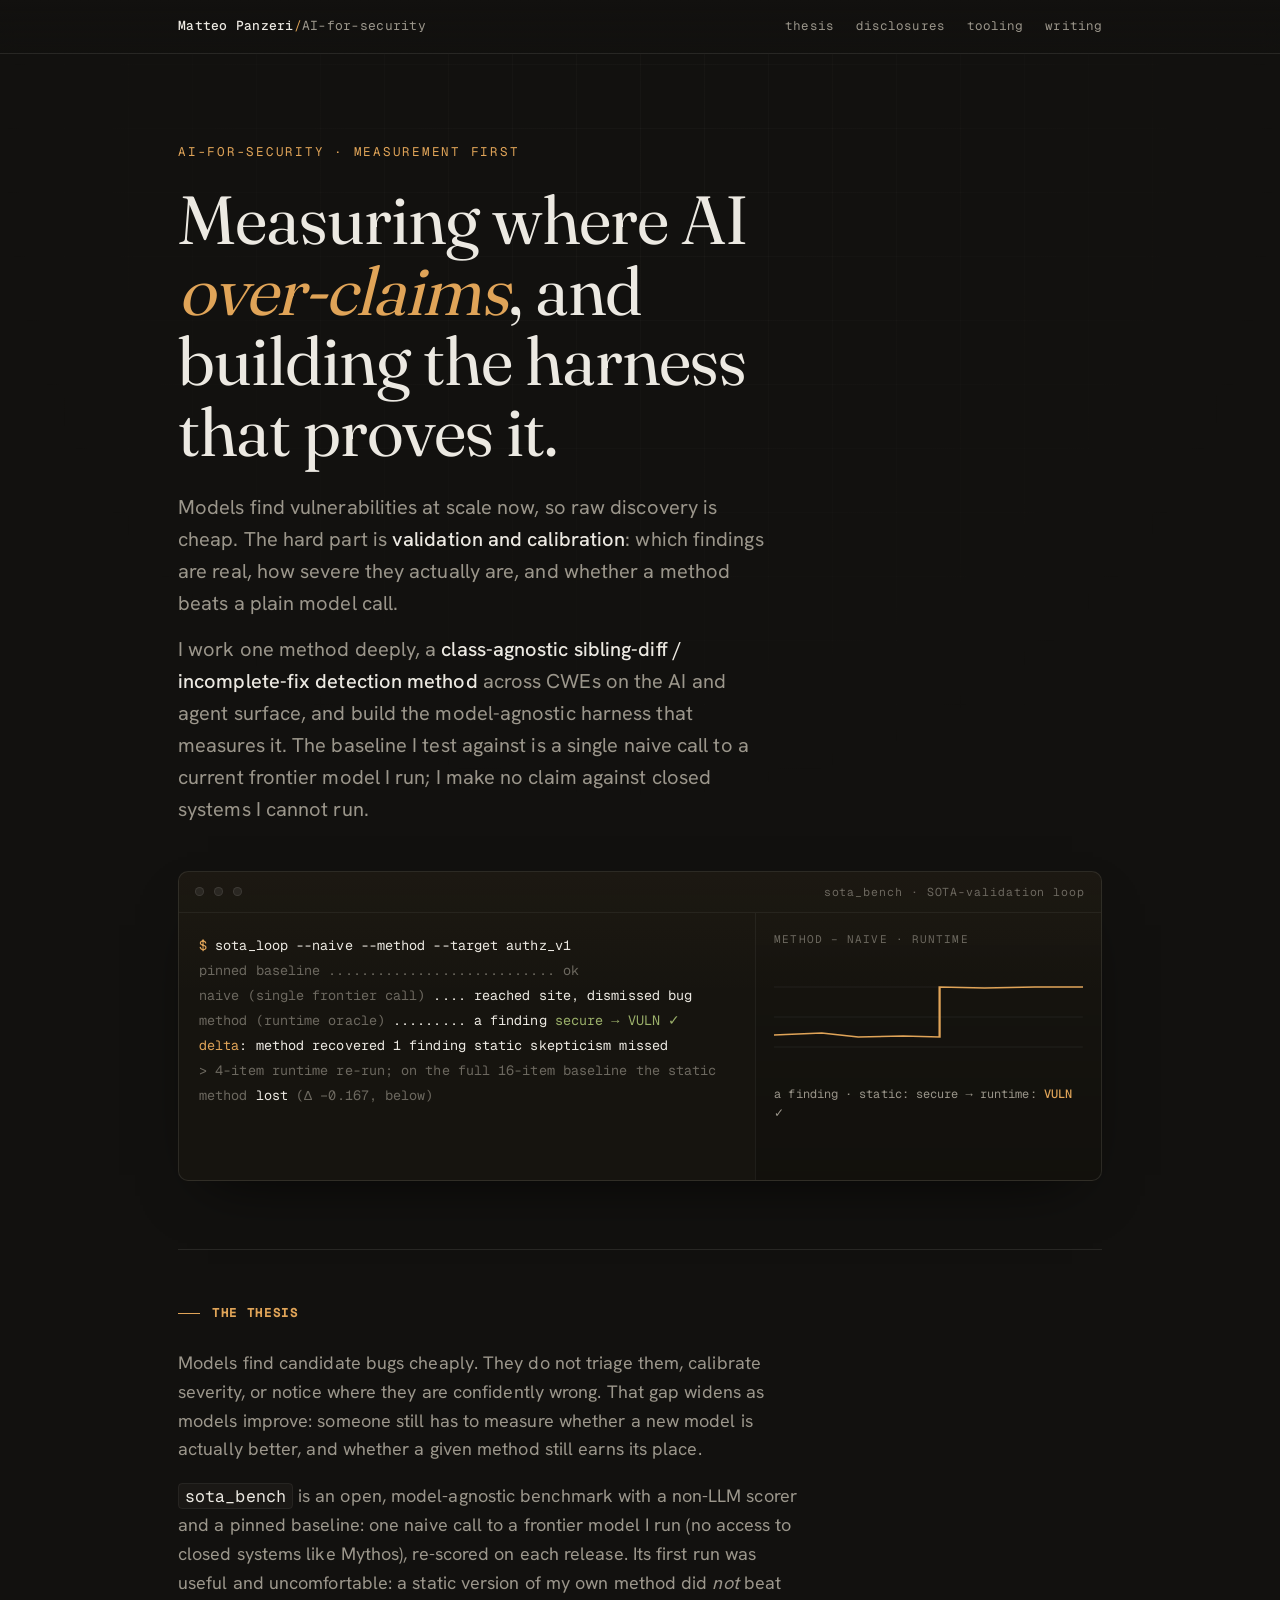
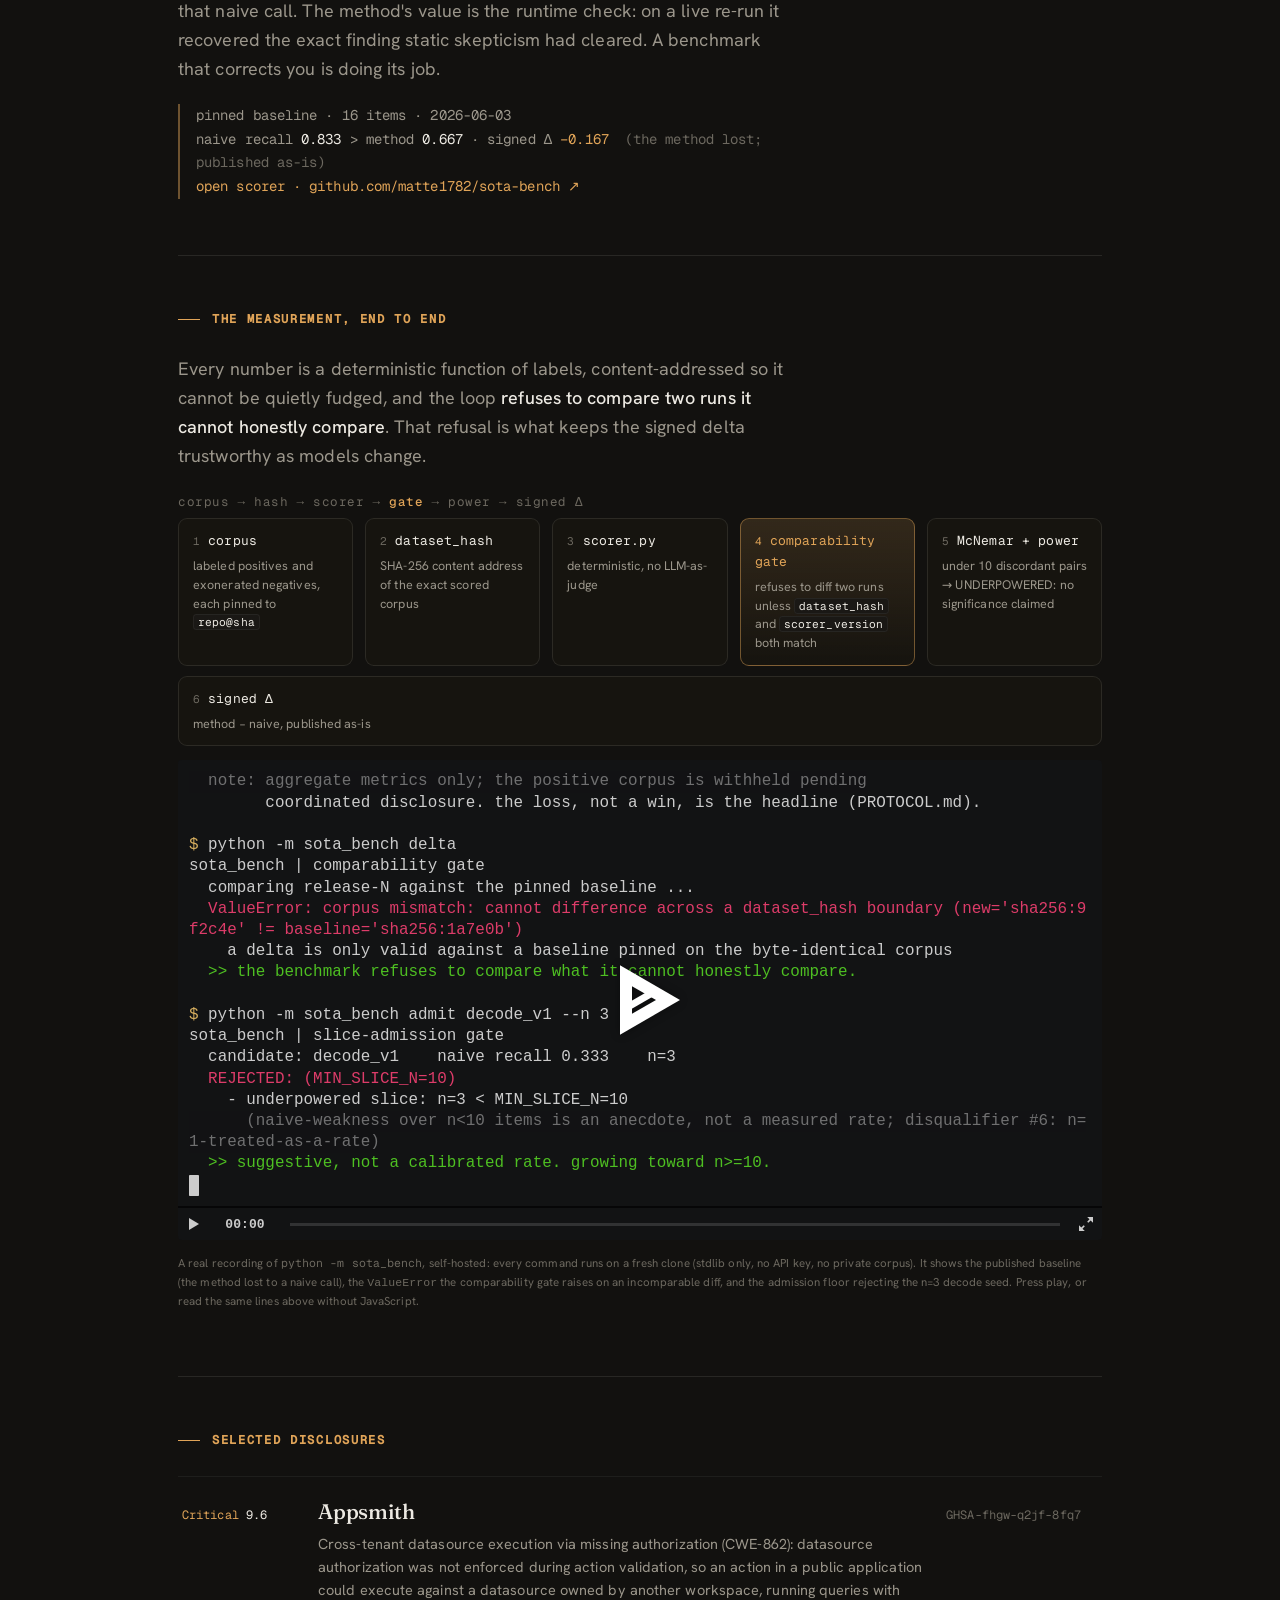
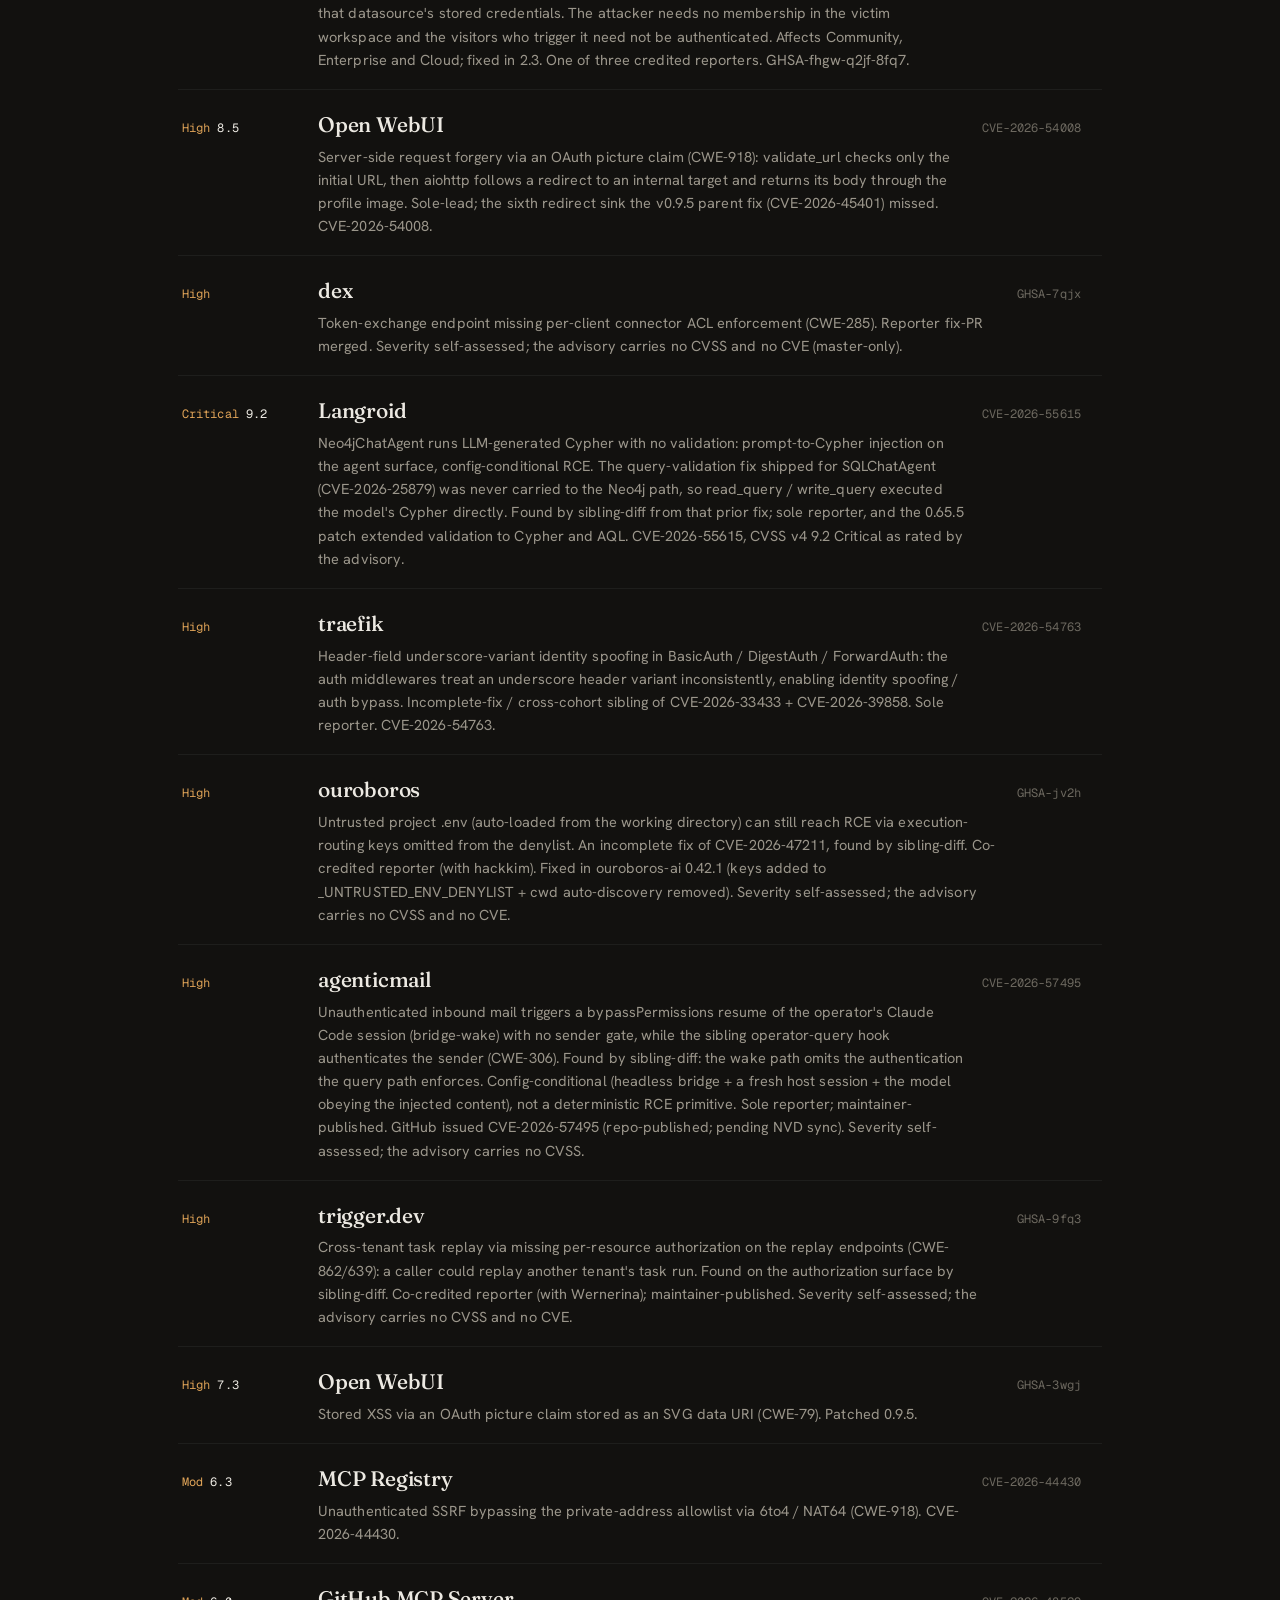
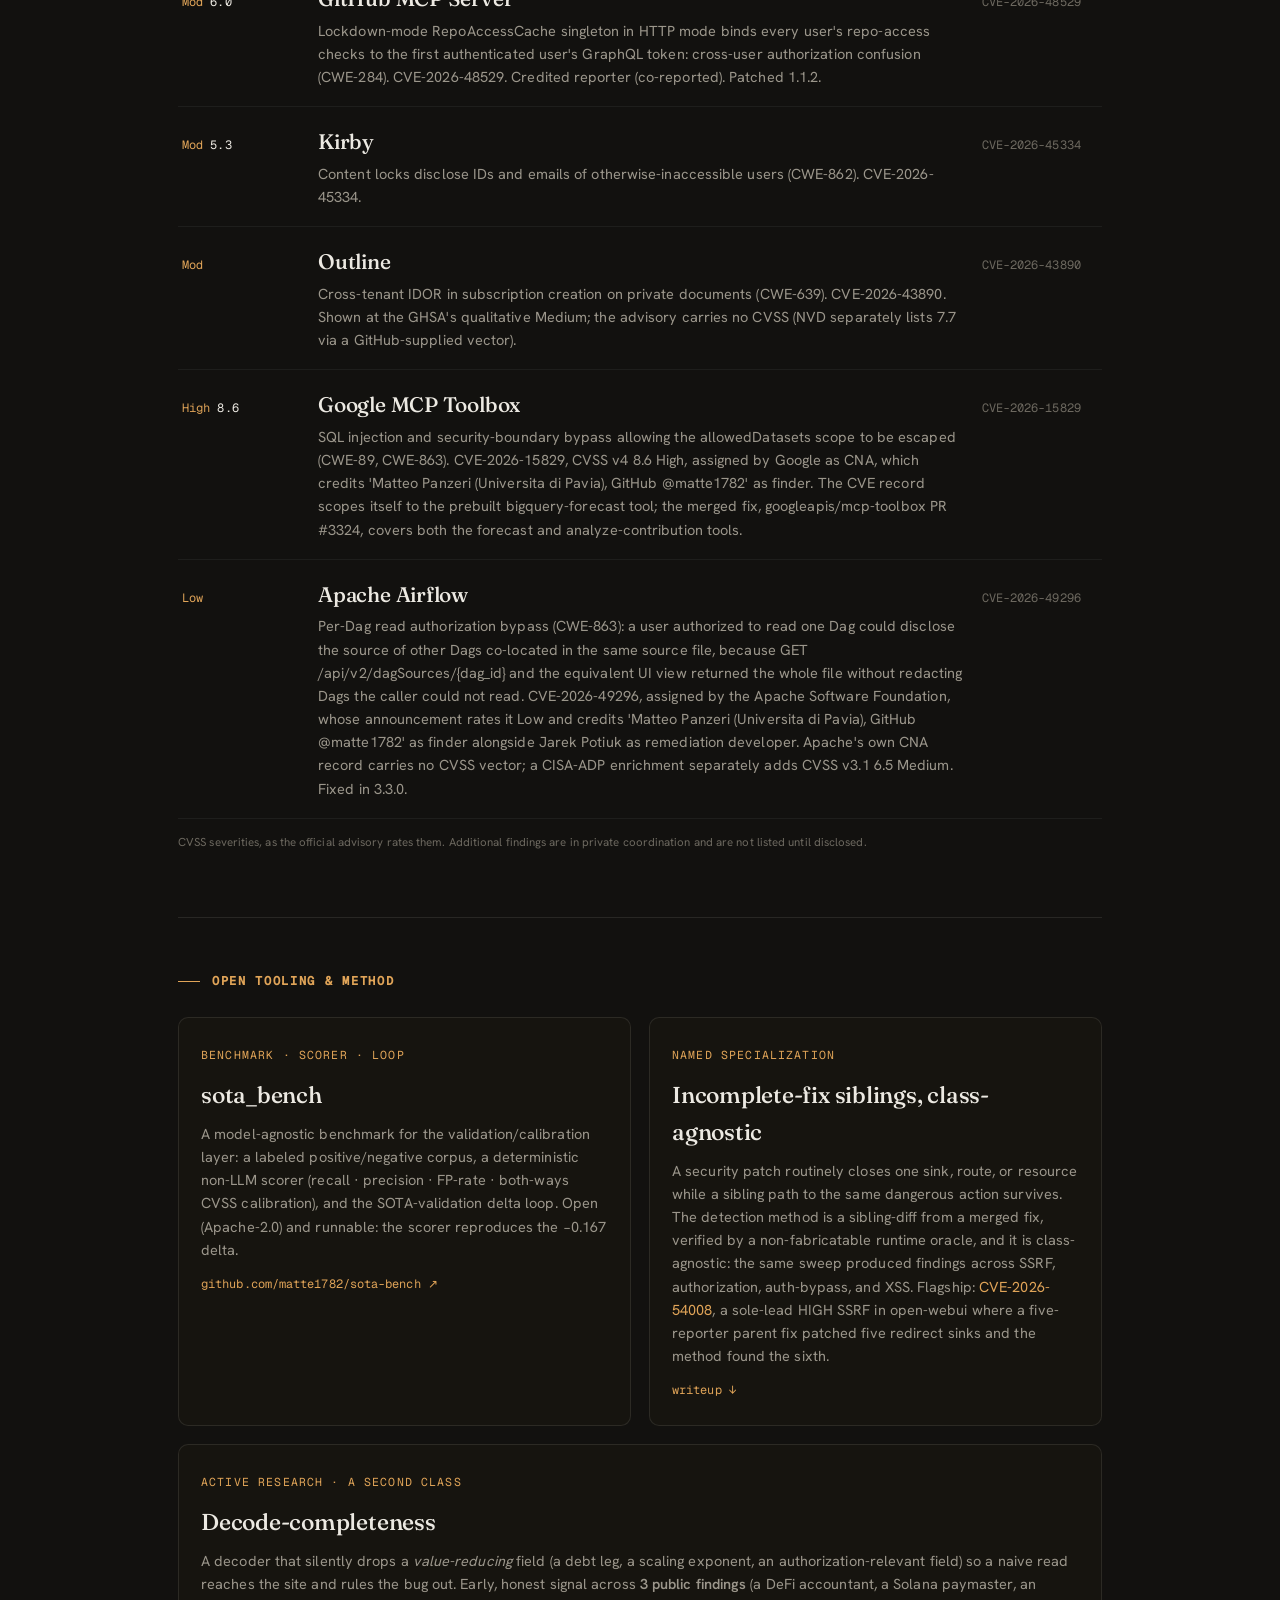
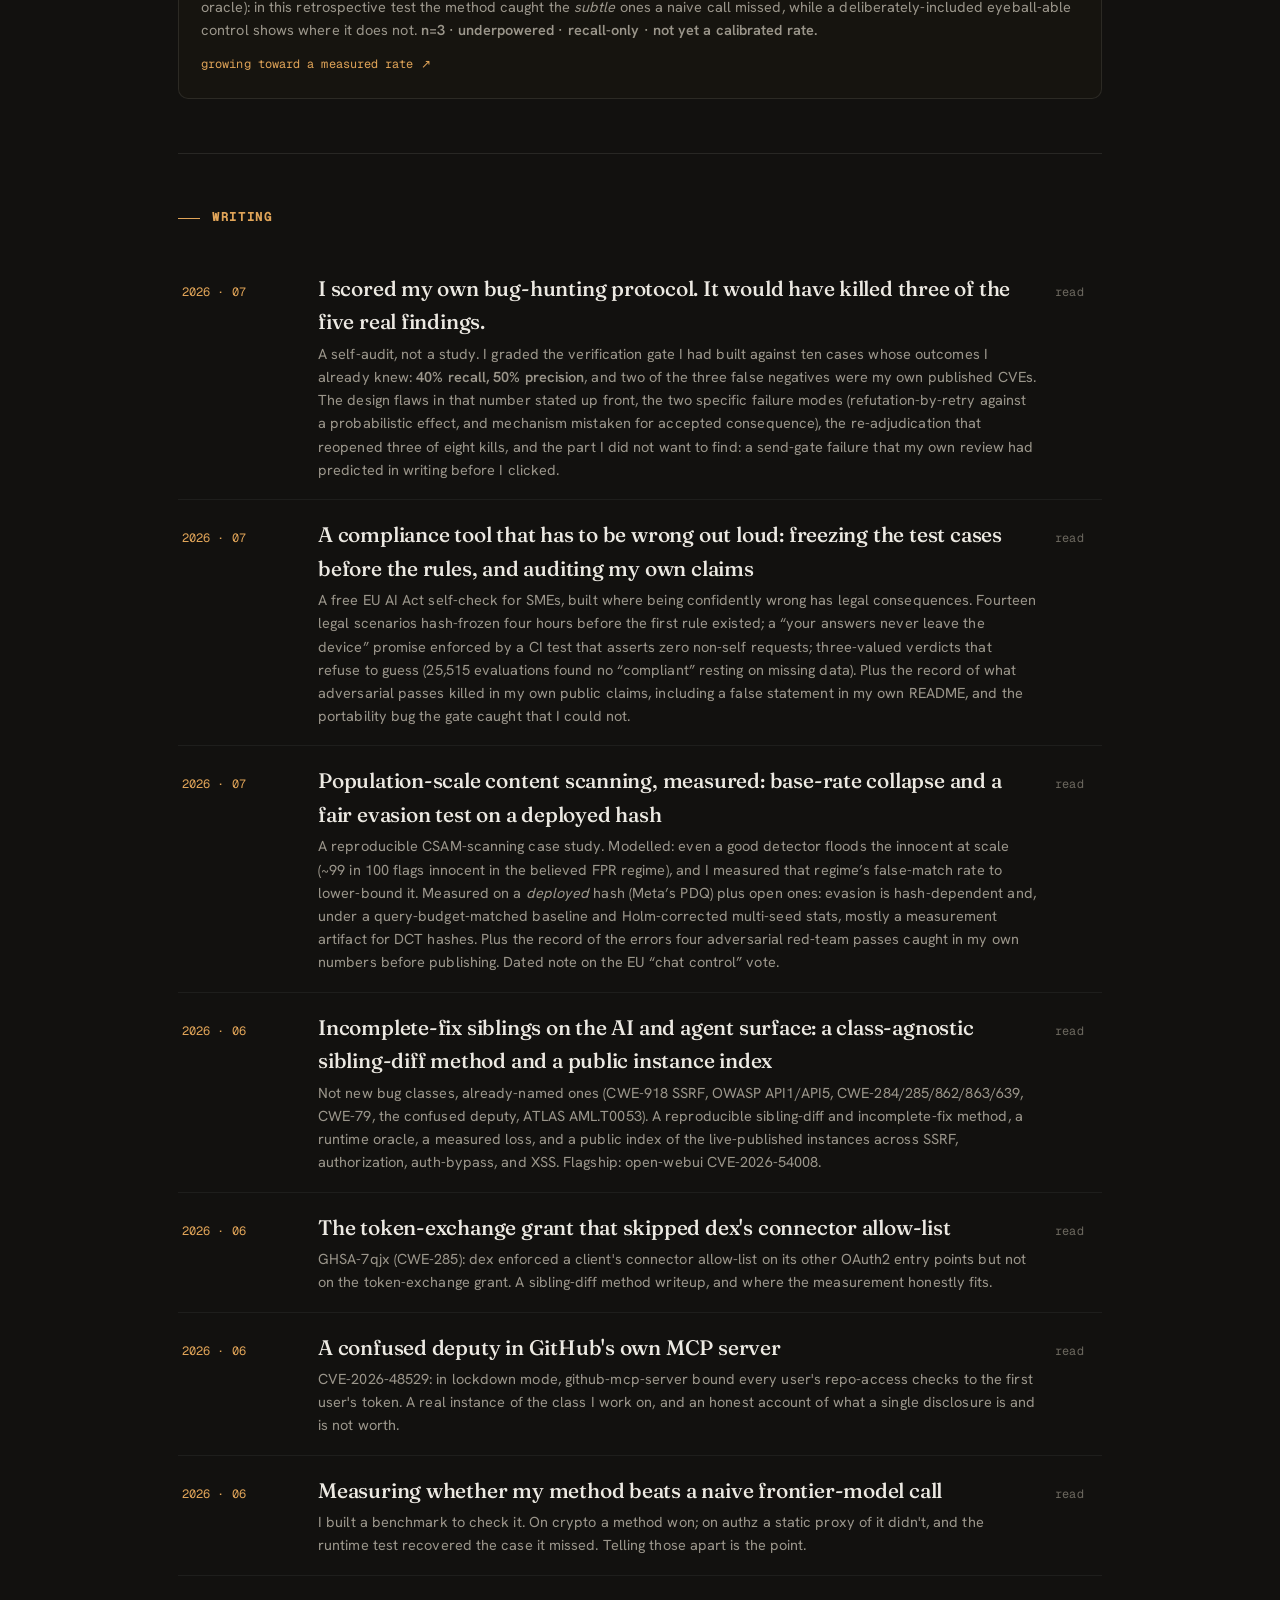
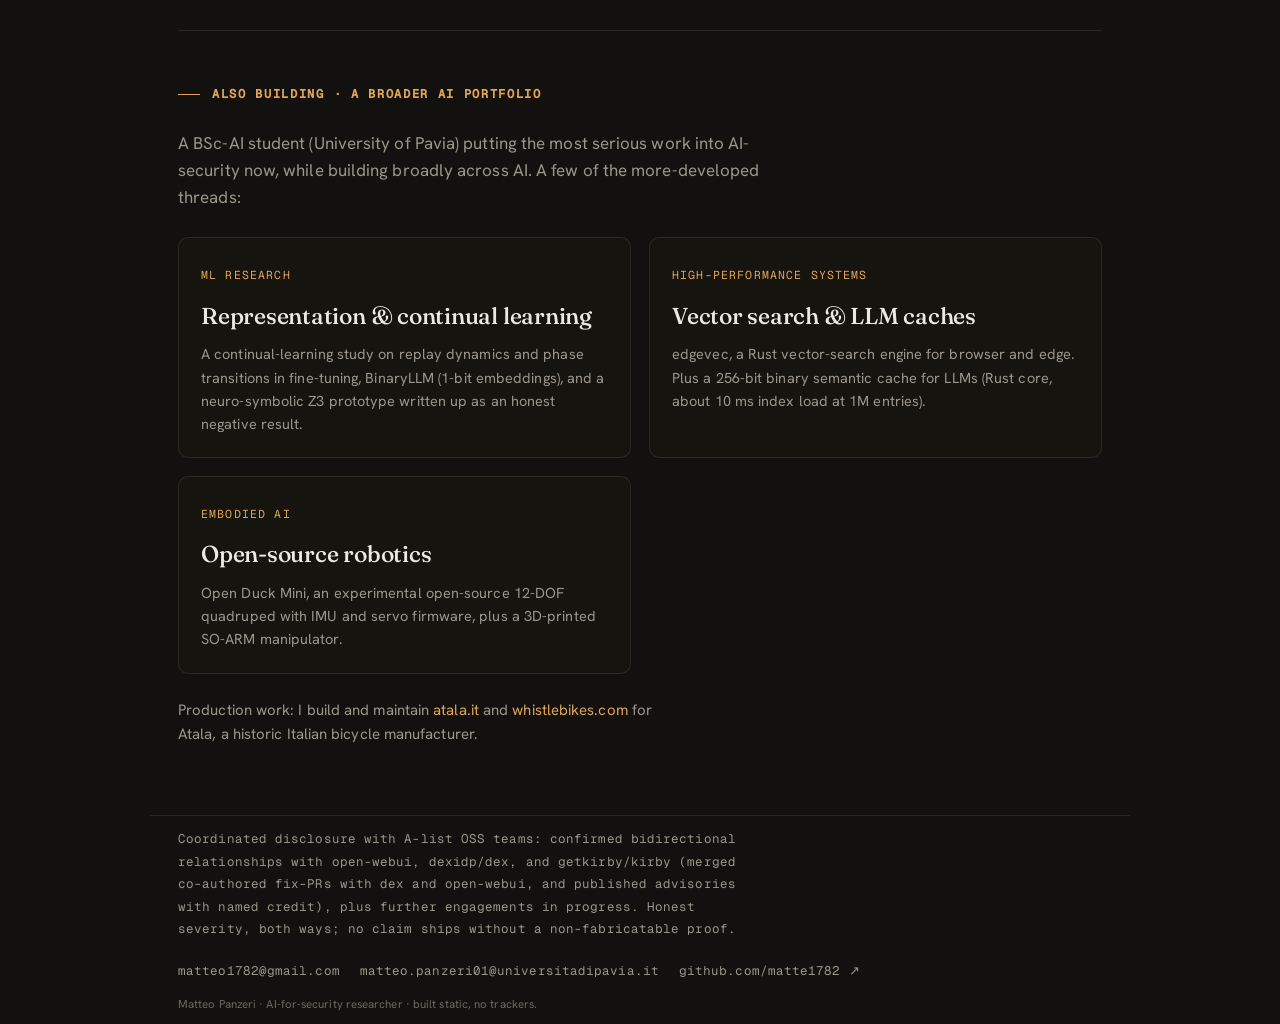
==== commit 3db8a524: "portfolio: add Appsmith GHSA-fhgw-q2jf-8fq7 (Critical 9.6, cross-tenant datasource execution, co-cre" ====
--- a/index.html
+++ b/index.html
@@ -256,6 +256,11 @@
     <h2 class="sec-h">Selected disclosures</h2>
     <div class="rows">
       <!-- DISCLOSURES:START (generated by tools/generate_disclosures.py from tools/public-findings.json; do not edit by hand) -->
+      <a class="row" href="https://github.com/appsmithorg/appsmith/security/advisories/GHSA-fhgw-q2jf-8fq7" target="_blank" rel="noopener">
+        <span class="sev">Critical <span class="score">9.6</span></span>
+        <span><span class="name">Appsmith</span><span class="desc">Cross-tenant datasource execution via missing authorization (CWE-862): datasource authorization was not enforced during action validation, so an action in a public application could execute against a datasource owned by another workspace, running queries with that datasource's stored credentials. The attacker needs no membership in the victim workspace and the visitors who trigger it need not be authenticated. Affects Community, Enterprise and Cloud; fixed in 2.3. One of three credited reporters. GHSA-fhgw-q2jf-8fq7.</span></span>
+        <span class="id">GHSA-fhgw-q2jf-8fq7 <span class="arrow">&#8599;</span></span>
+      </a>
       <a class="row" href="https://github.com/open-webui/open-webui/security/advisories/GHSA-226f-f24g-524w" target="_blank" rel="noopener">
         <span class="sev">High <span class="score">8.5</span></span>
         <span><span class="name">Open WebUI</span><span class="desc">Server-side request forgery via an OAuth picture claim (CWE-918): validate_url checks only the initial URL, then aiohttp follows a redirect to an internal target and returns its body through the profile image. Sole-lead; the sixth redirect sink the v0.9.5 parent fix (CVE-2026-45401) missed. CVE-2026-54008.</span></span>
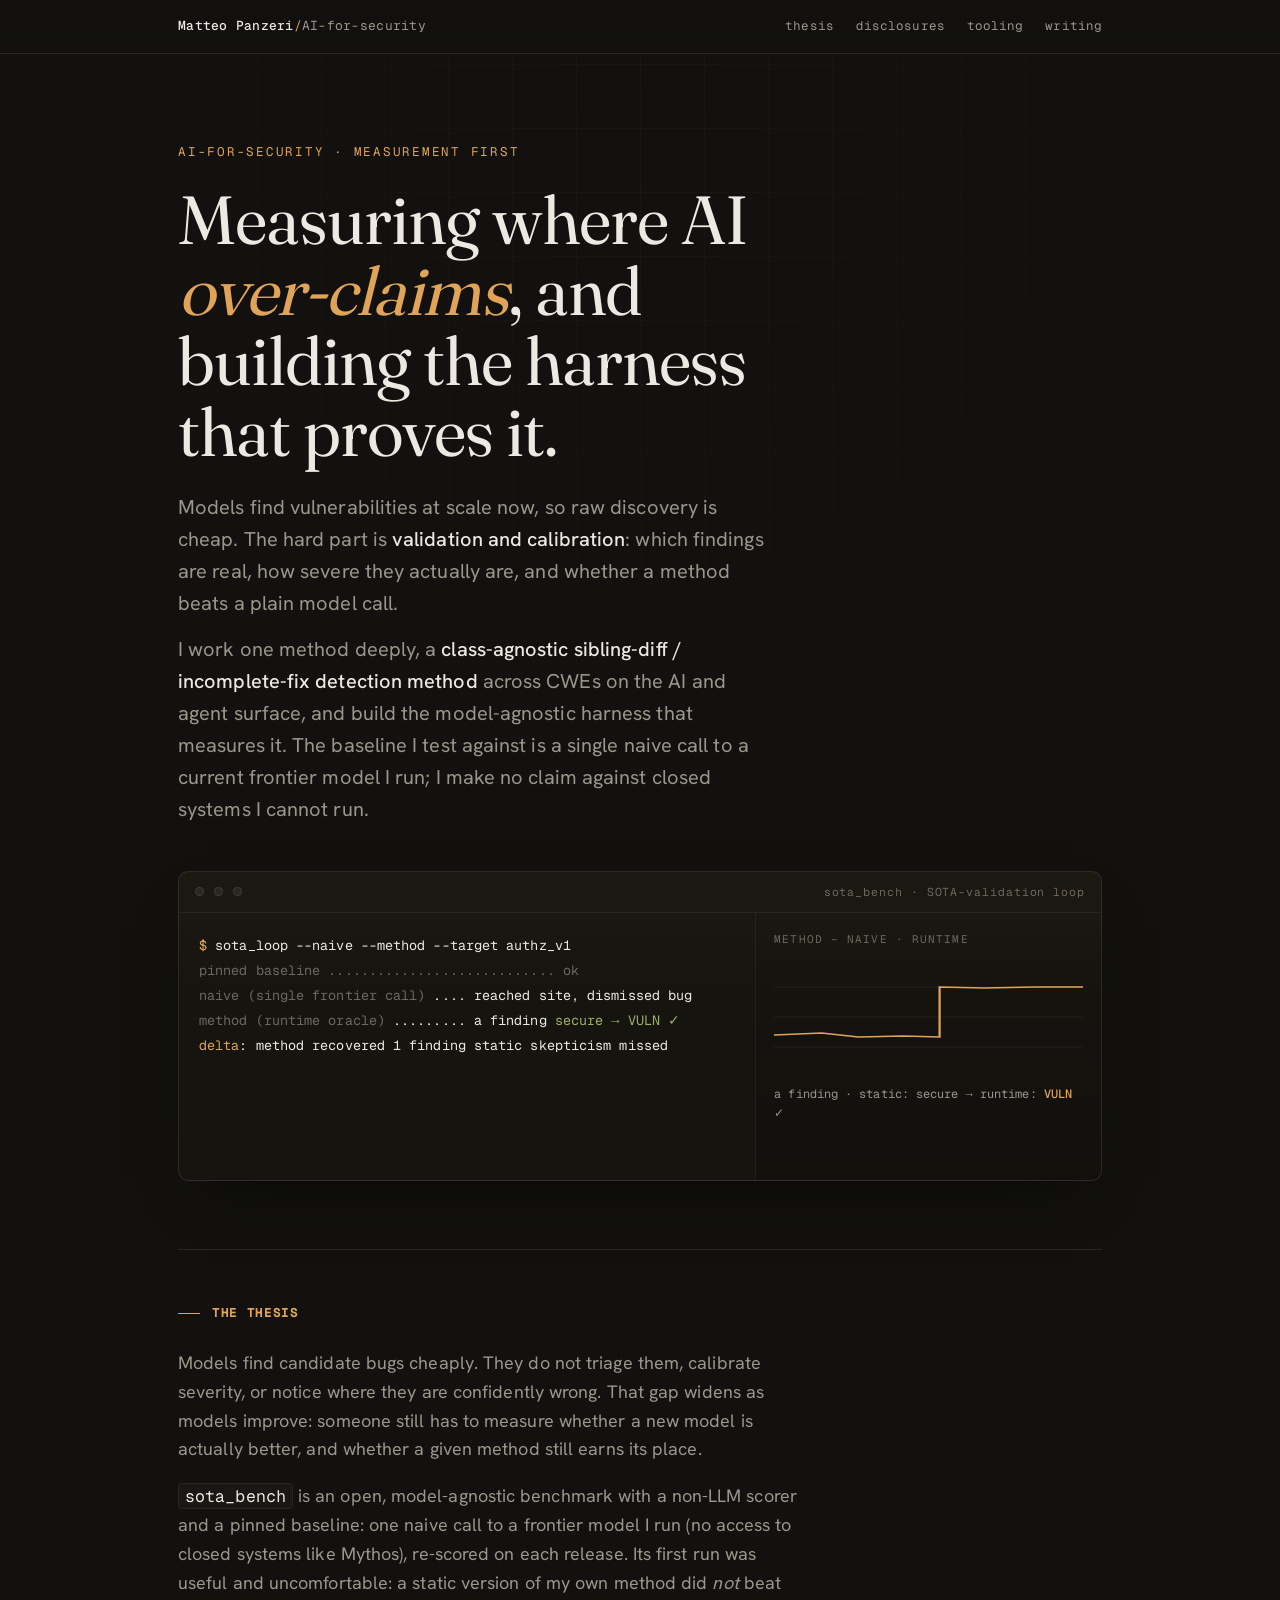
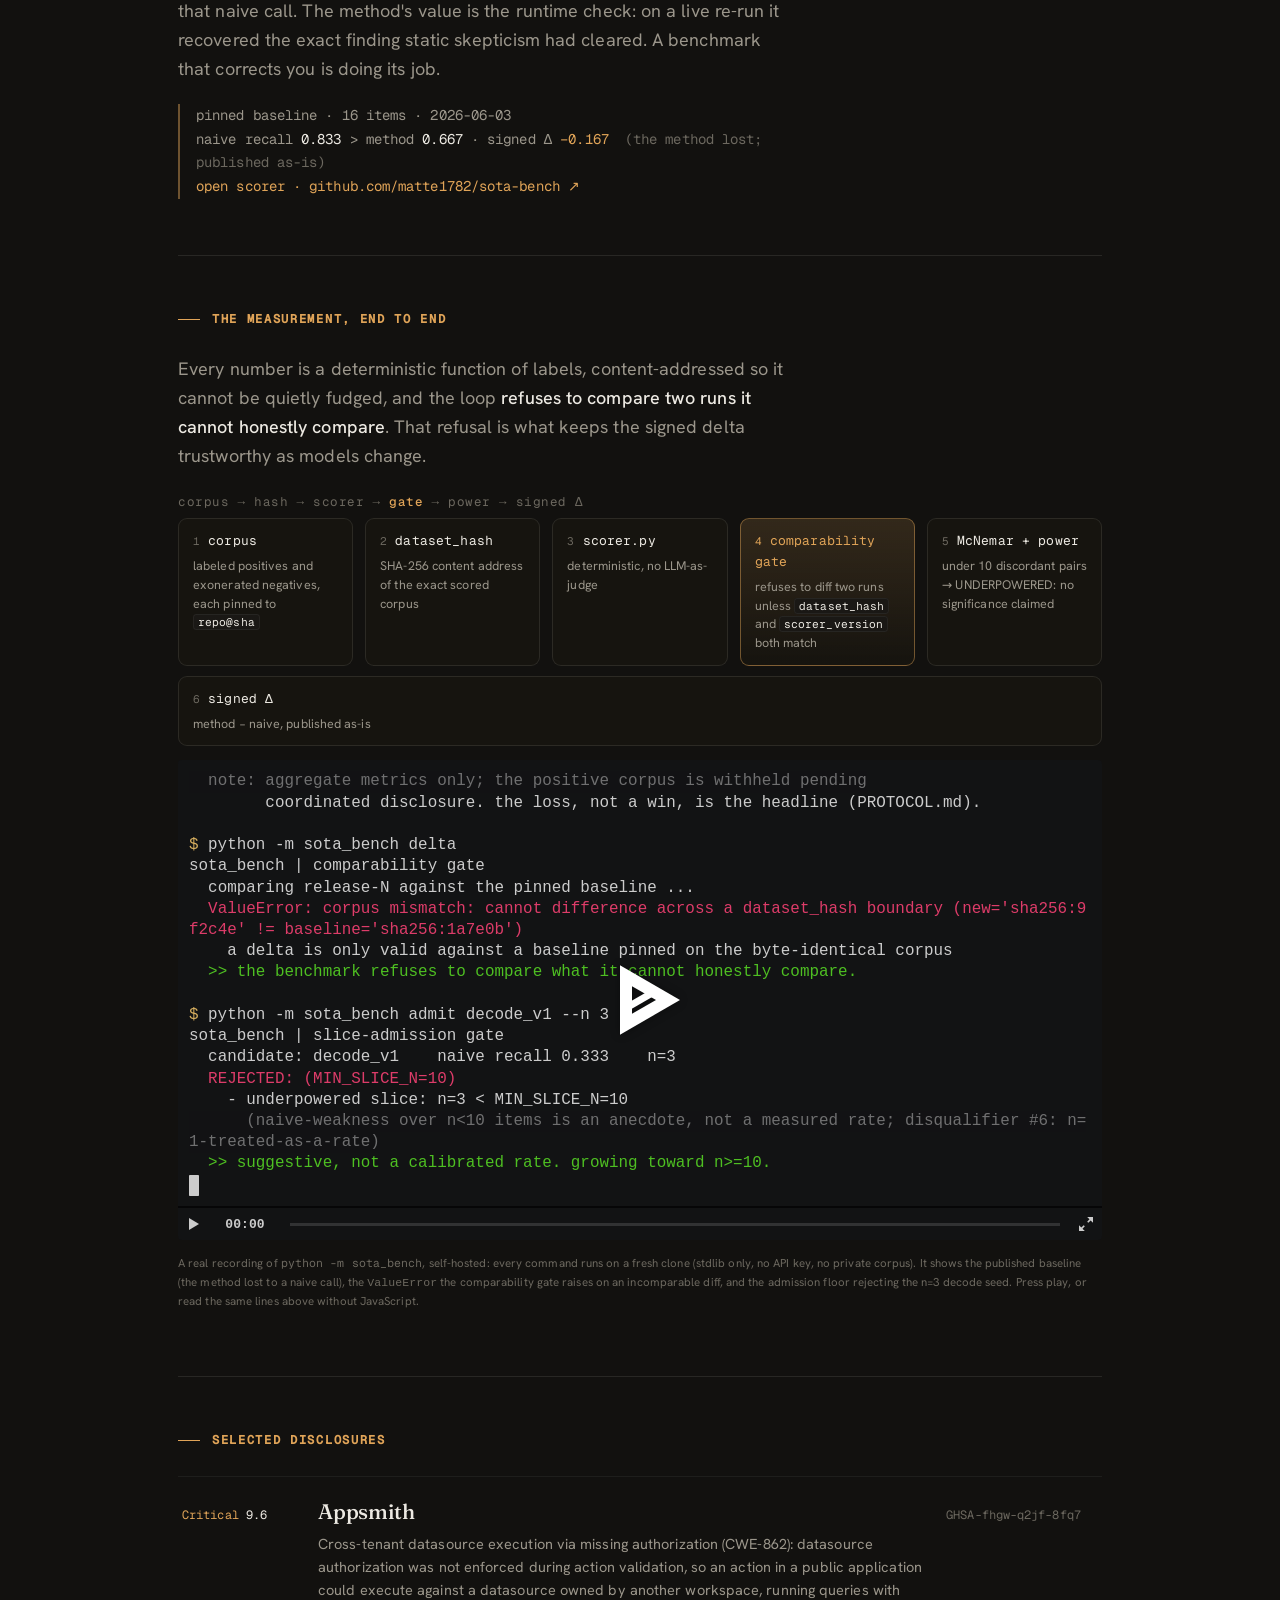
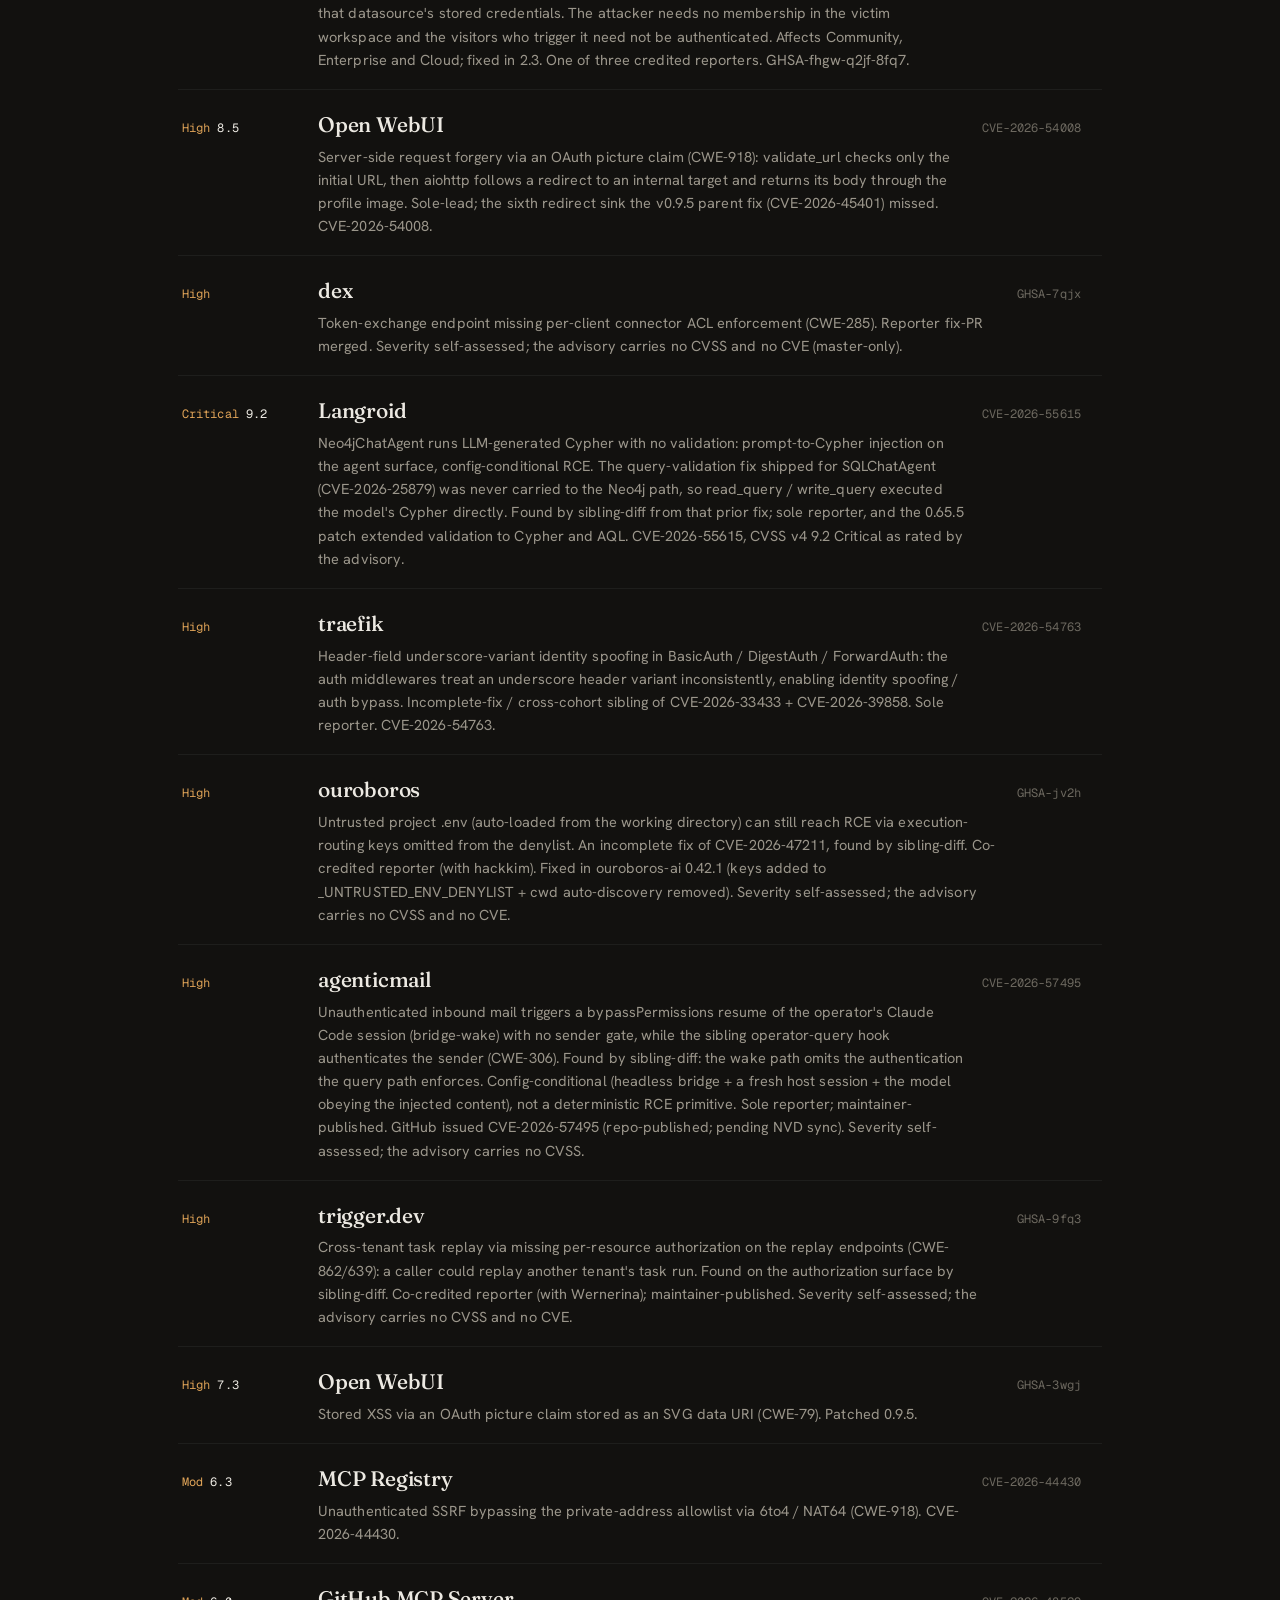
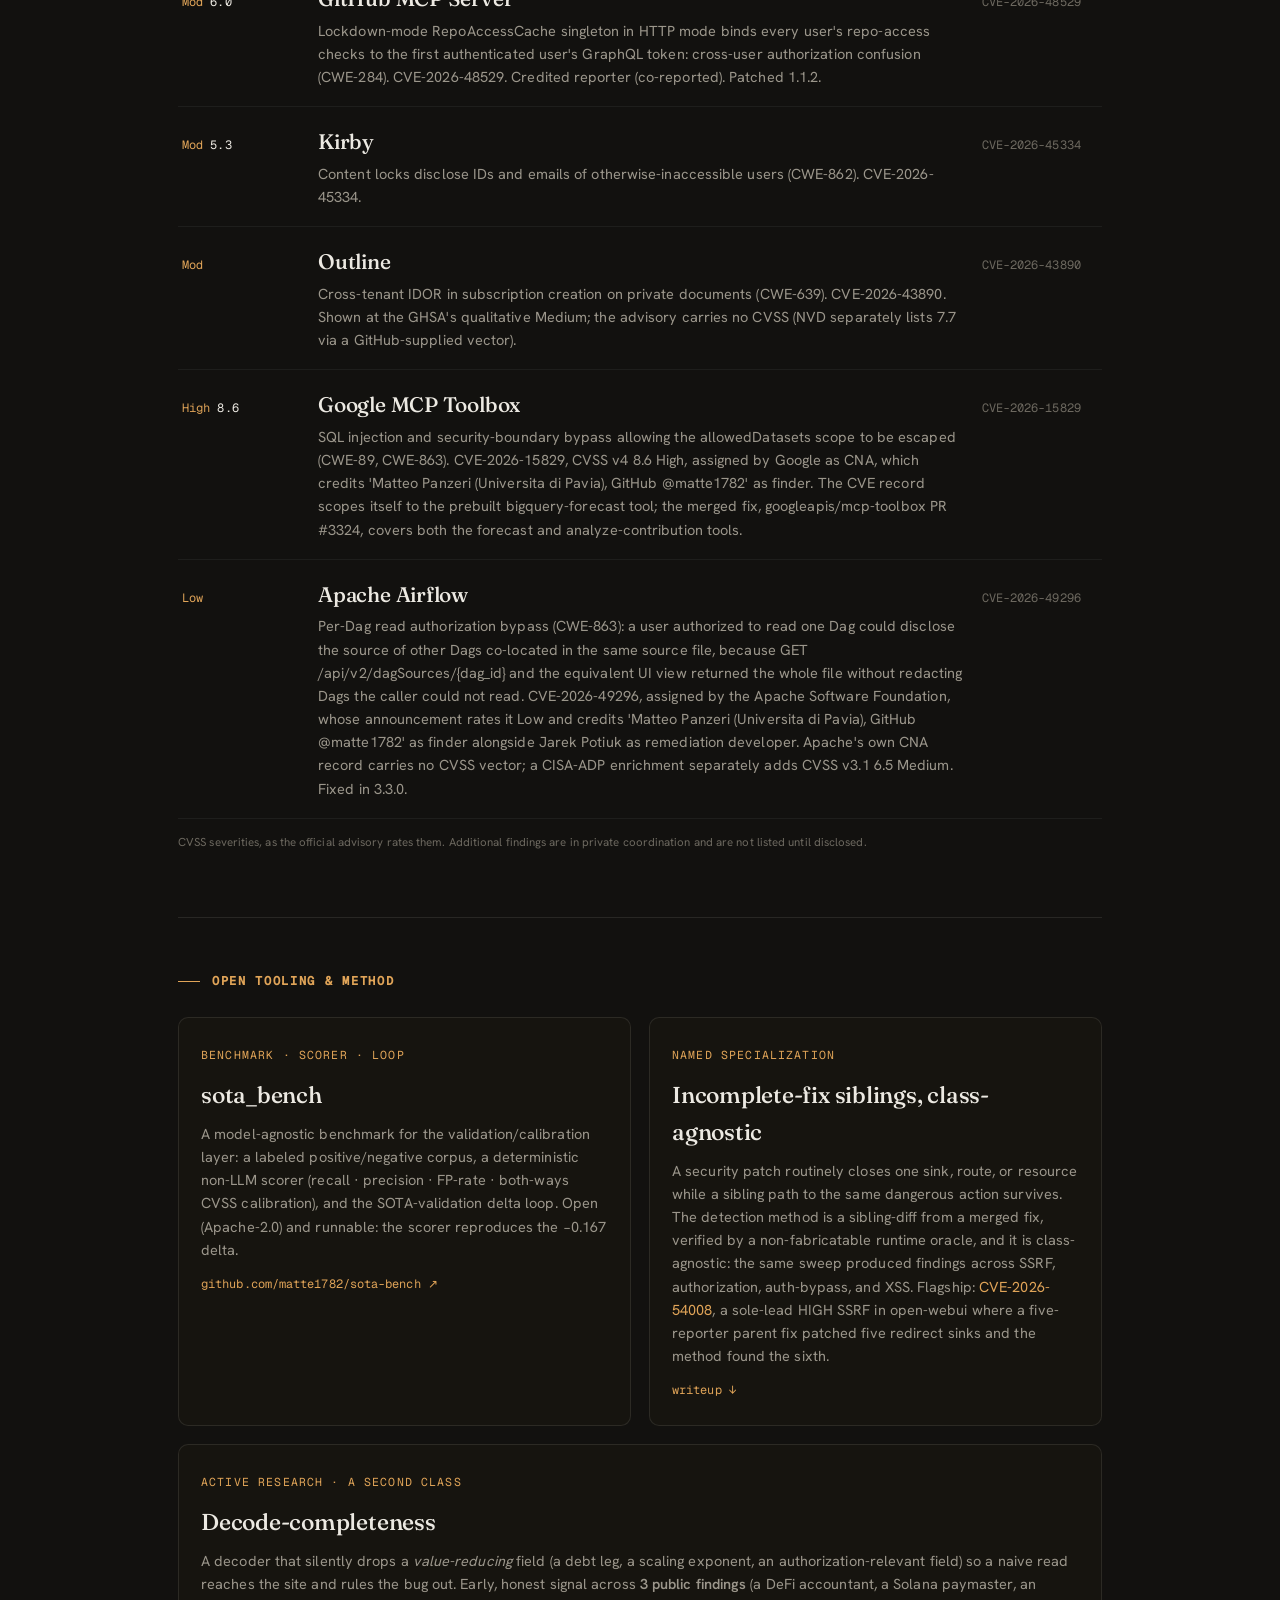
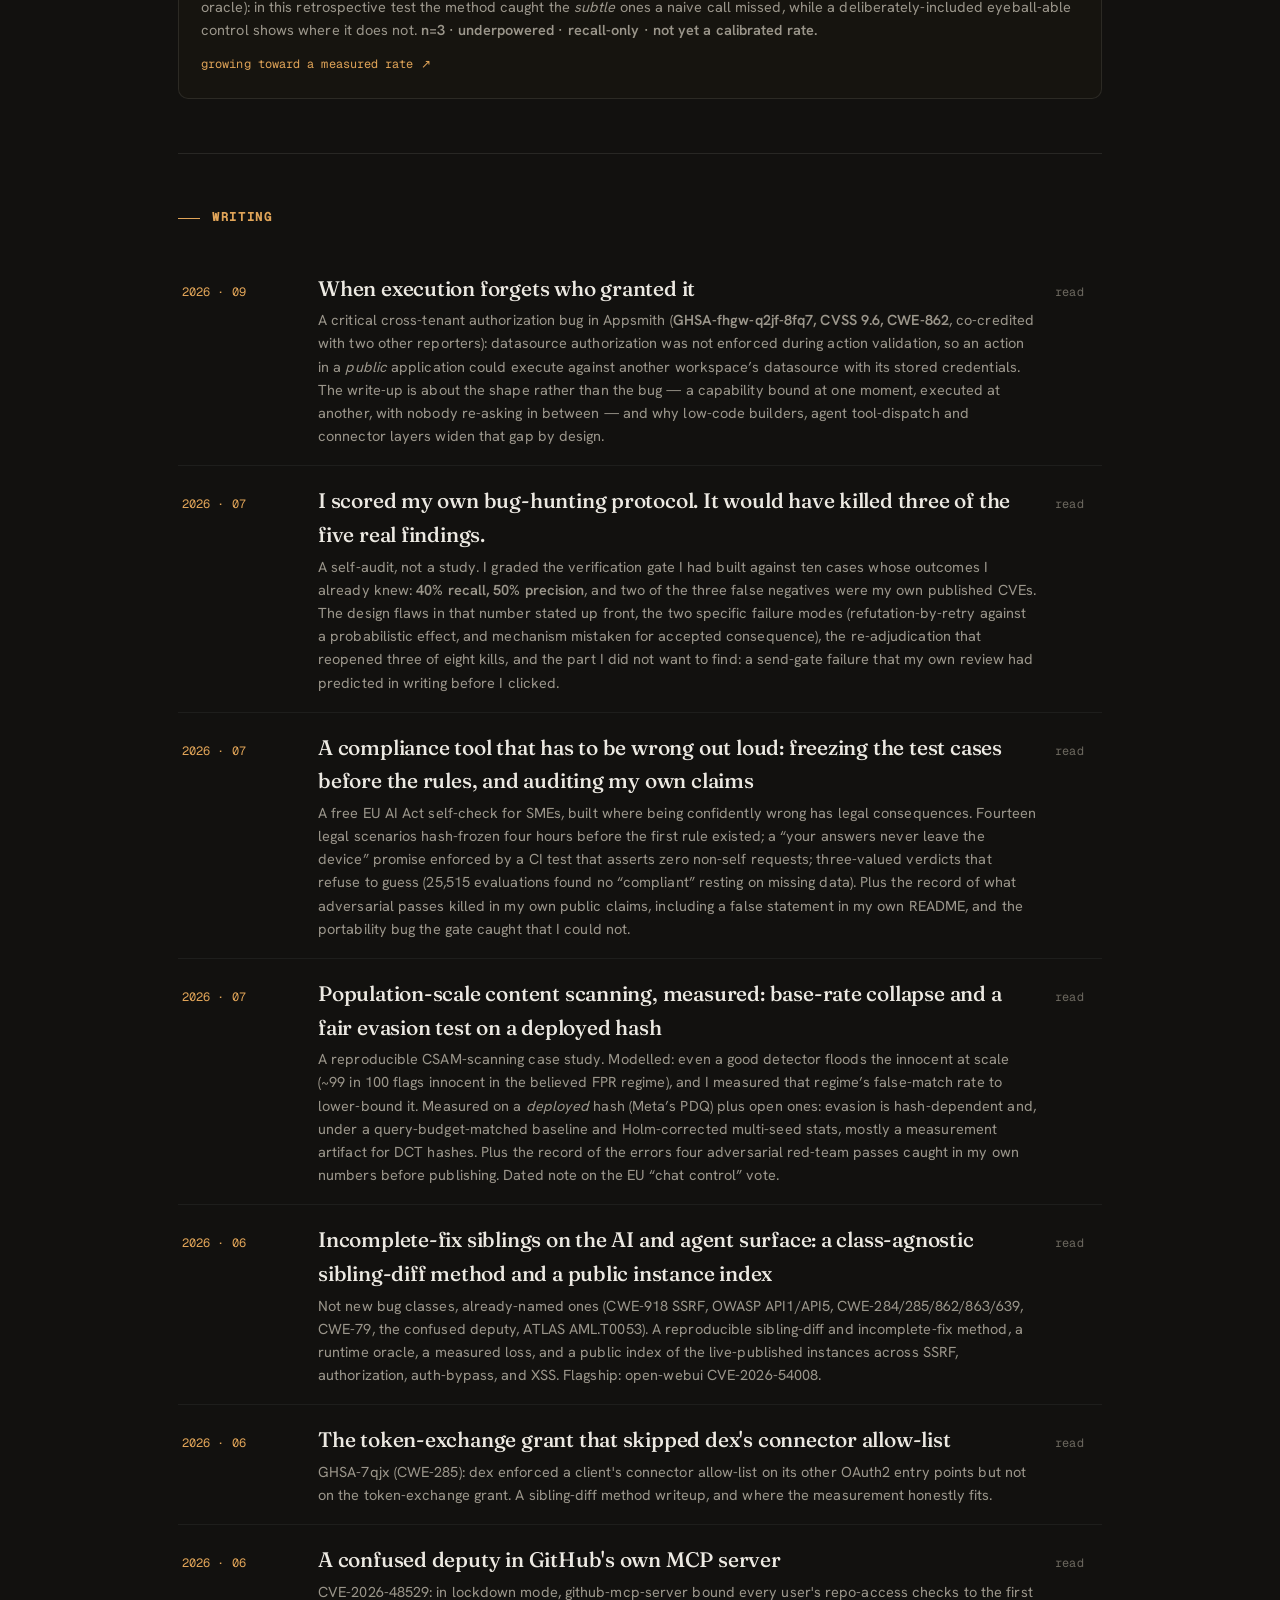
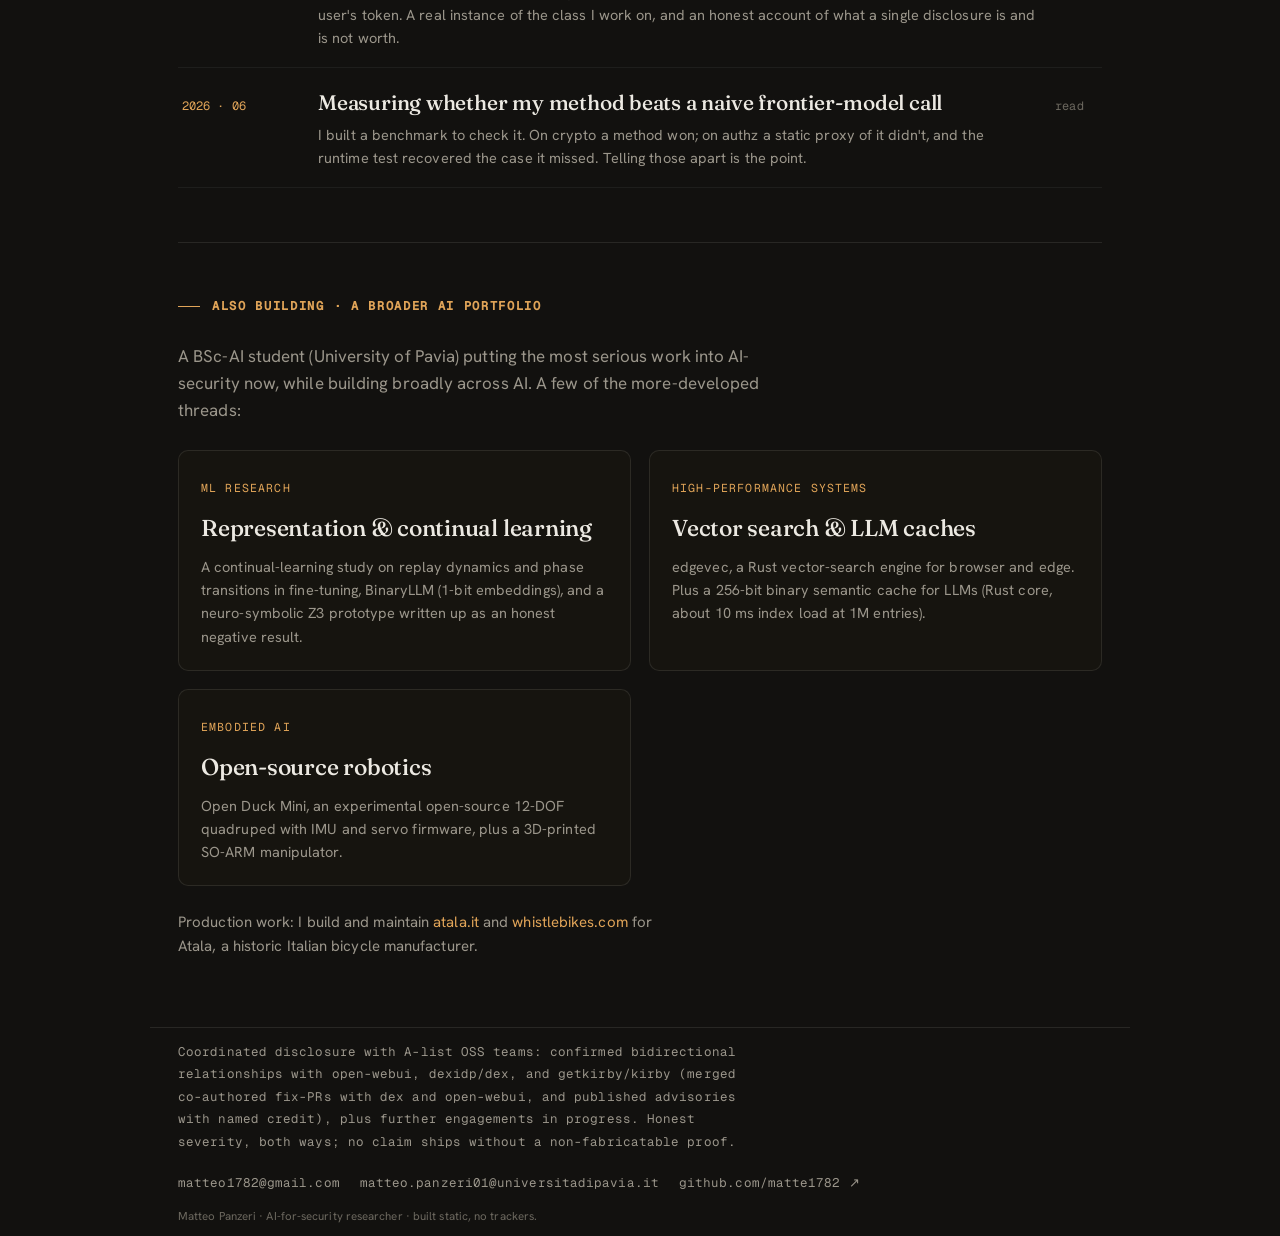
==== commit 001017e9: "writing: add "When execution forgets who granted it" (Appsmith GHSA-fhgw-q2jf-8fq7, co-credit) Built" ====
--- a/index.html
+++ b/index.html
@@ -362,6 +362,11 @@
 
   <section id="writing">
     <h2 class="sec-h">Writing</h2>
+    <a class="row reveal" href="./writing/when-execution-forgets-authorization/" style="grid-template-columns:118px 1fr auto">
+      <span class="sev">2026 &middot; 09</span>
+      <span><span class="name">When execution forgets who granted it</span><span class="desc">A critical cross-tenant authorization bug in Appsmith (<b>GHSA-fhgw-q2jf-8fq7, CVSS 9.6, CWE-862</b>, co-credited with two other reporters): datasource authorization was not enforced during action validation, so an action in a <i>public</i> application could execute against another workspace&rsquo;s datasource with its stored credentials. The write-up is about the shape rather than the bug &mdash; a capability bound at one moment, executed at another, with nobody re-asking in between &mdash; and why low-code builders, agent tool-dispatch and connector layers widen that gap by design.</span></span>
+      <span class="id">read <span class="arrow">&rarr;</span></span>
+    </a>
     <a class="row reveal" href="./writing/scoring-my-own-gate/" style="grid-template-columns:118px 1fr auto">
       <span class="sev">2026 &middot; 07</span>
       <span><span class="name">I scored my own bug-hunting protocol. It would have killed three of the five real findings.</span><span class="desc">A self-audit, not a study. I graded the verification gate I had built against ten cases whose outcomes I already knew: <b>40% recall, 50% precision</b>, and two of the three false negatives were my own published CVEs. The design flaws in that number stated up front, the two specific failure modes (refutation-by-retry against a probabilistic effect, and mechanism mistaken for accepted consequence), the re-adjudication that reopened three of eight kills, and the part I did not want to find: a send-gate failure that my own review had predicted in writing before I clicked.</span></span>
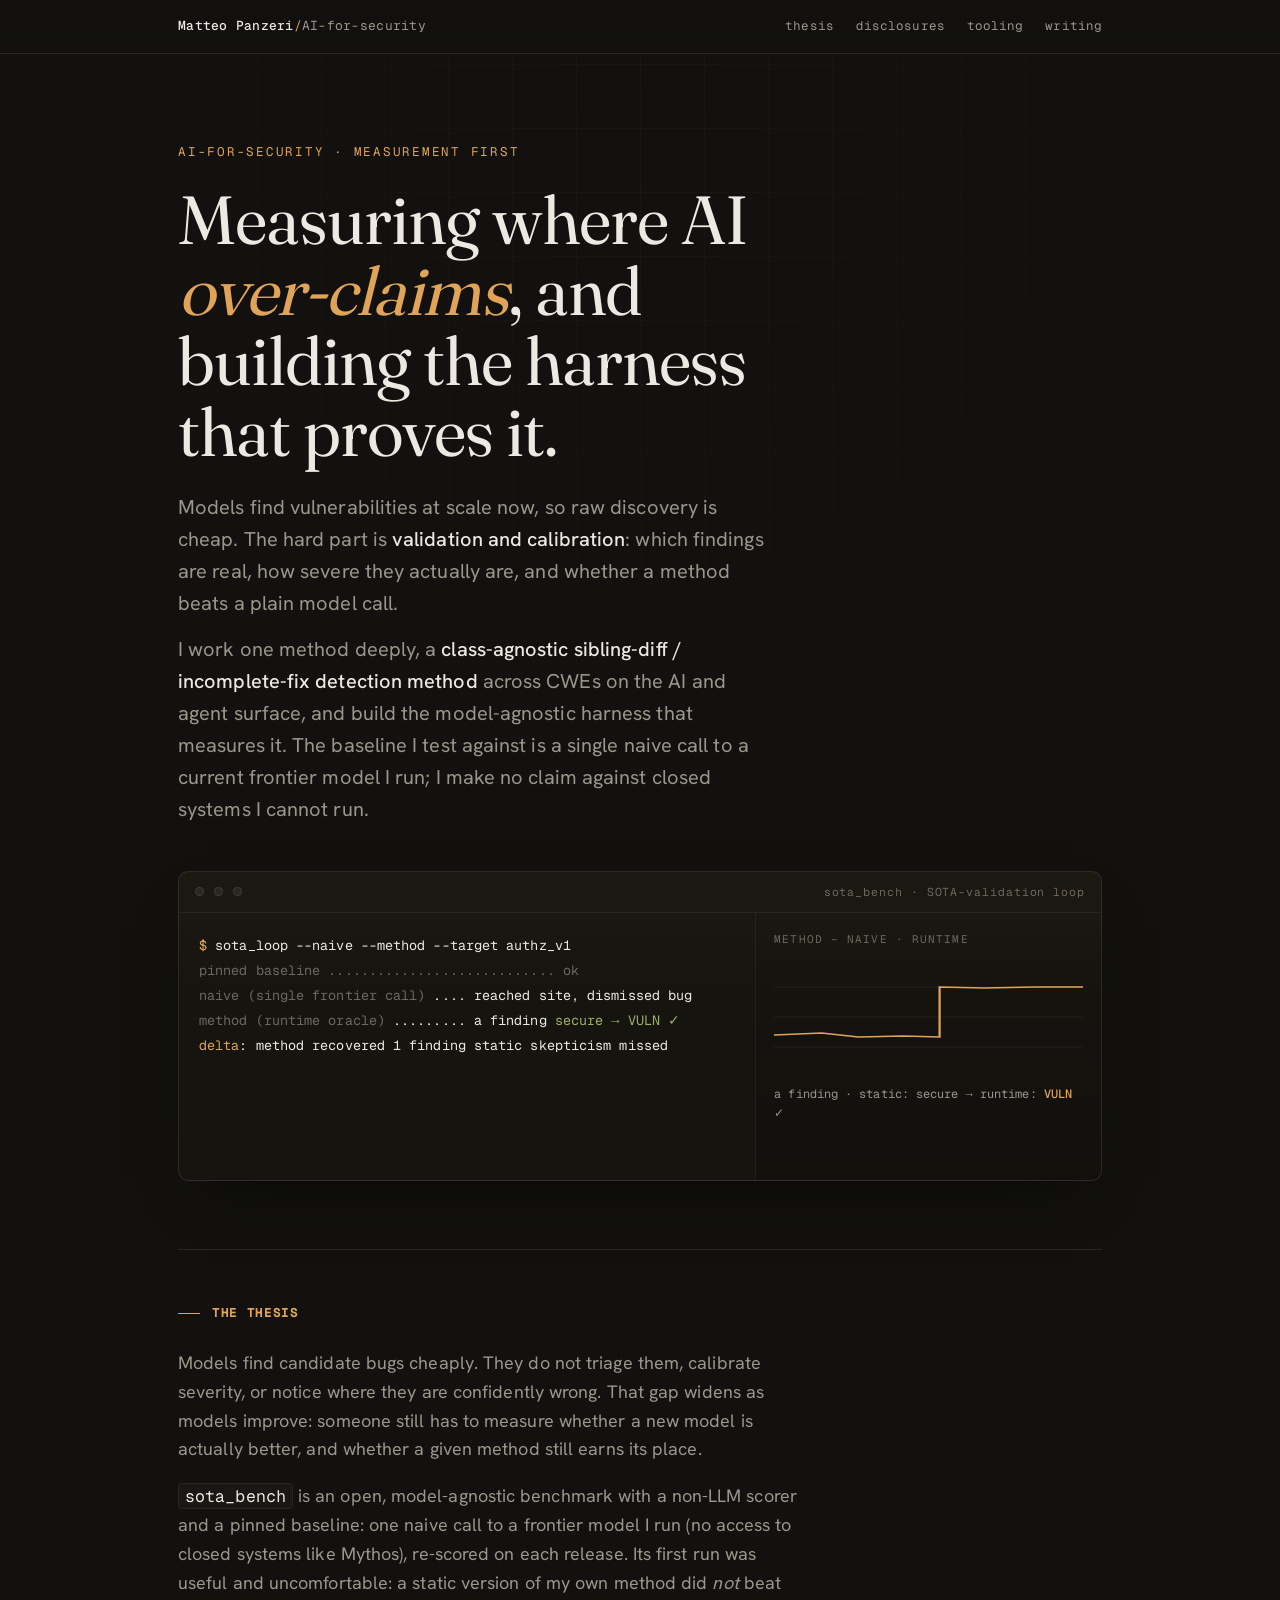
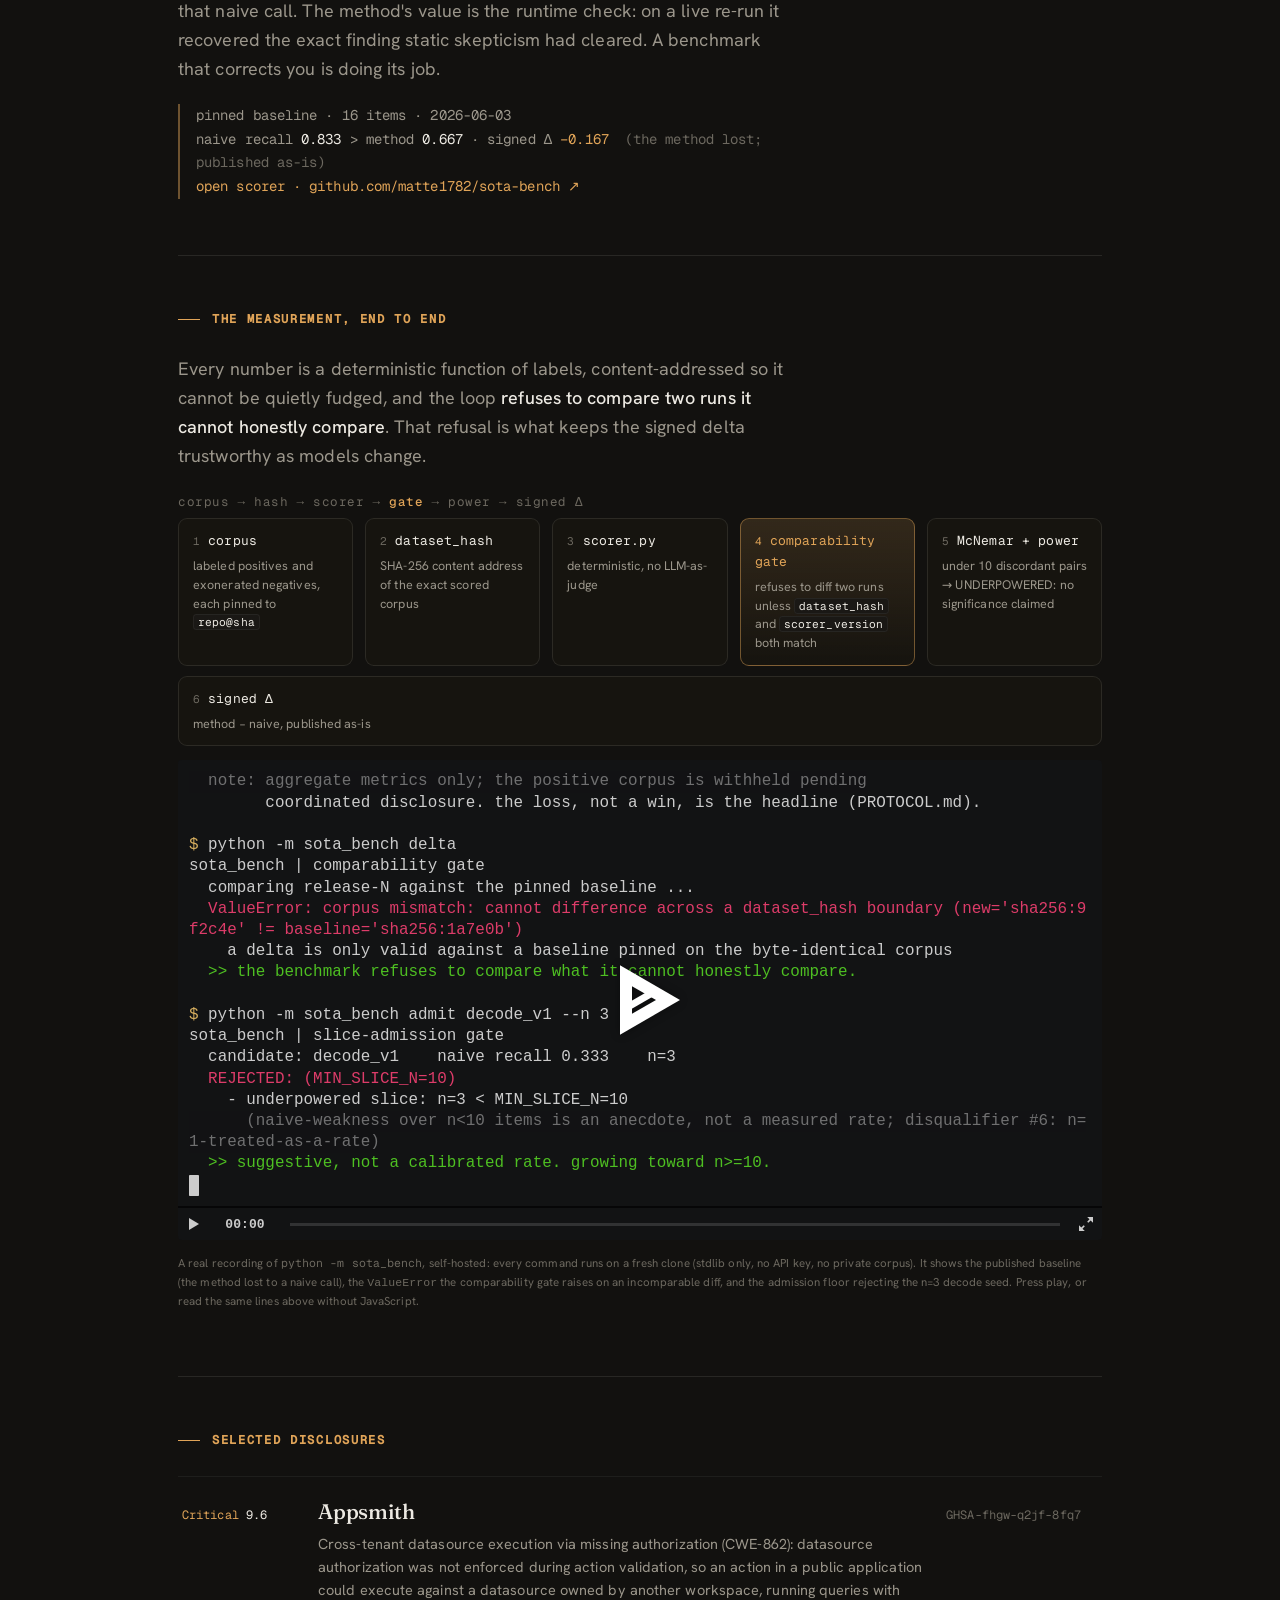
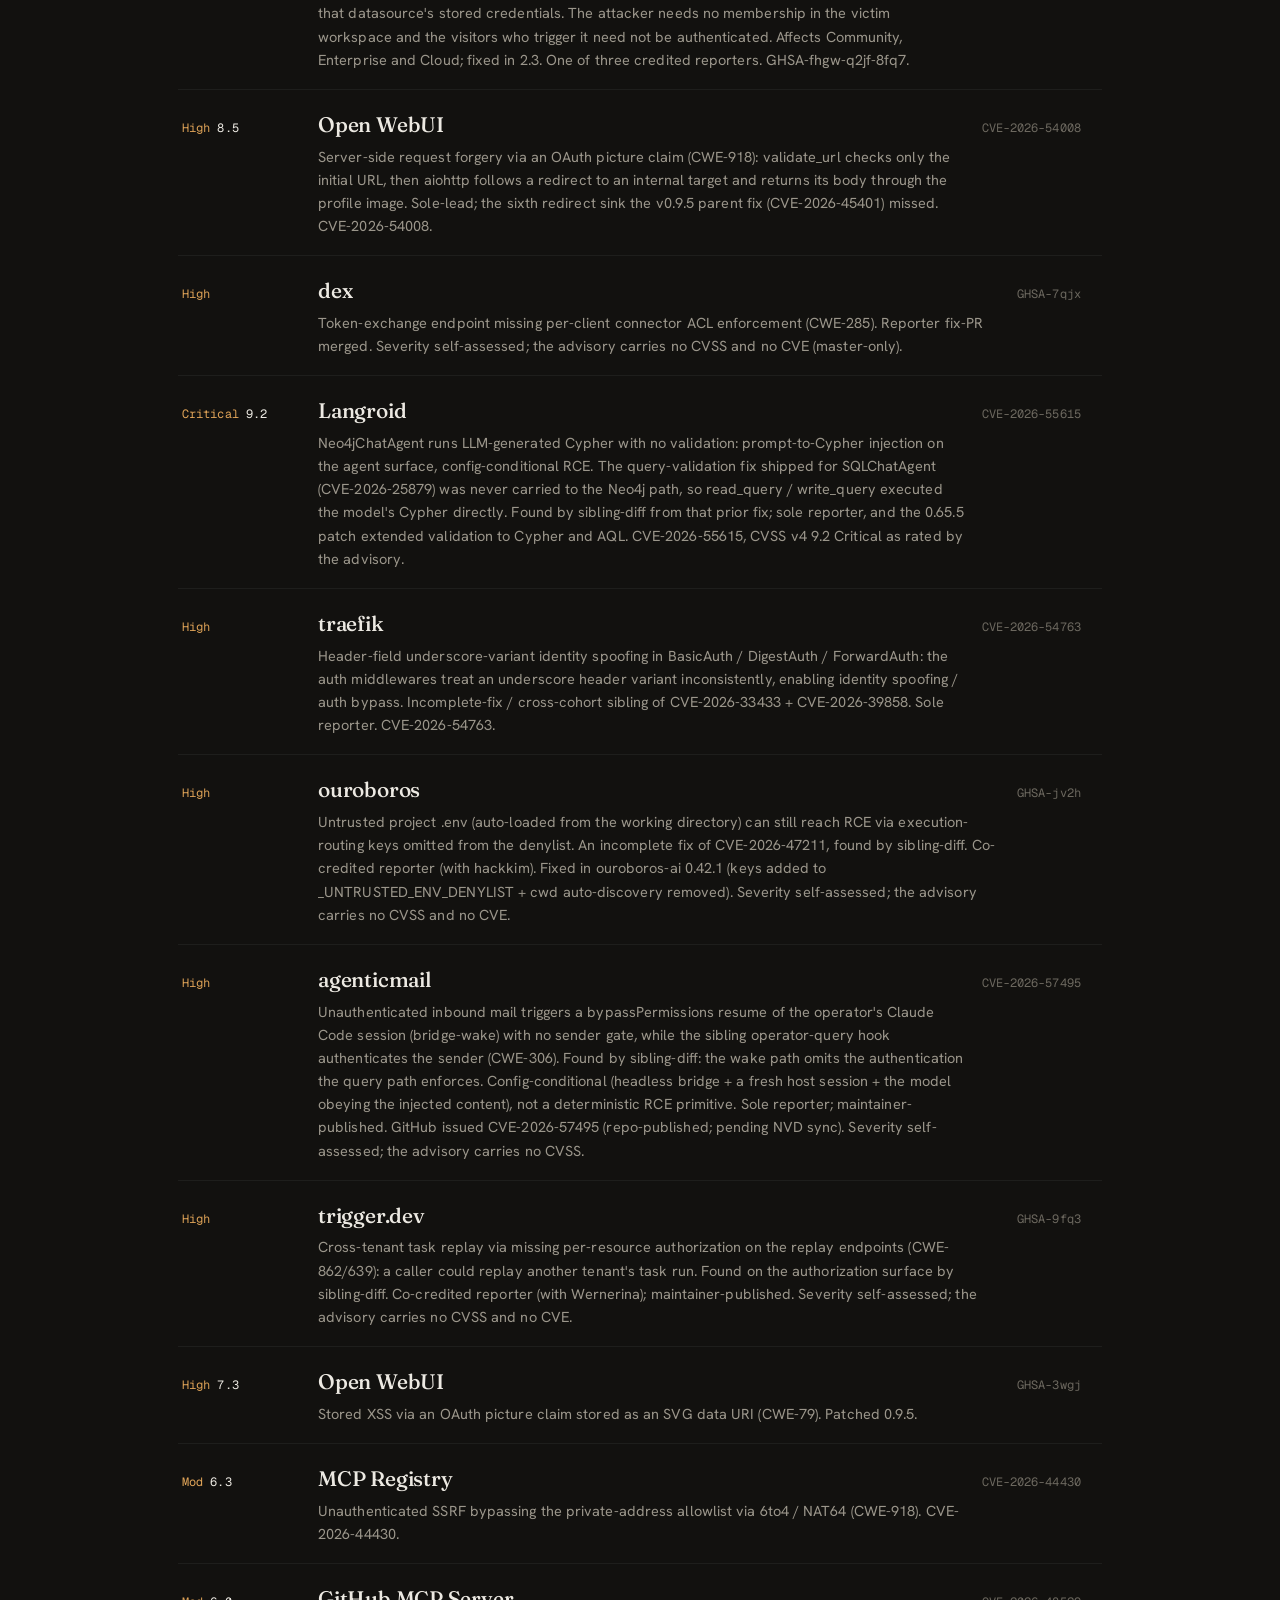
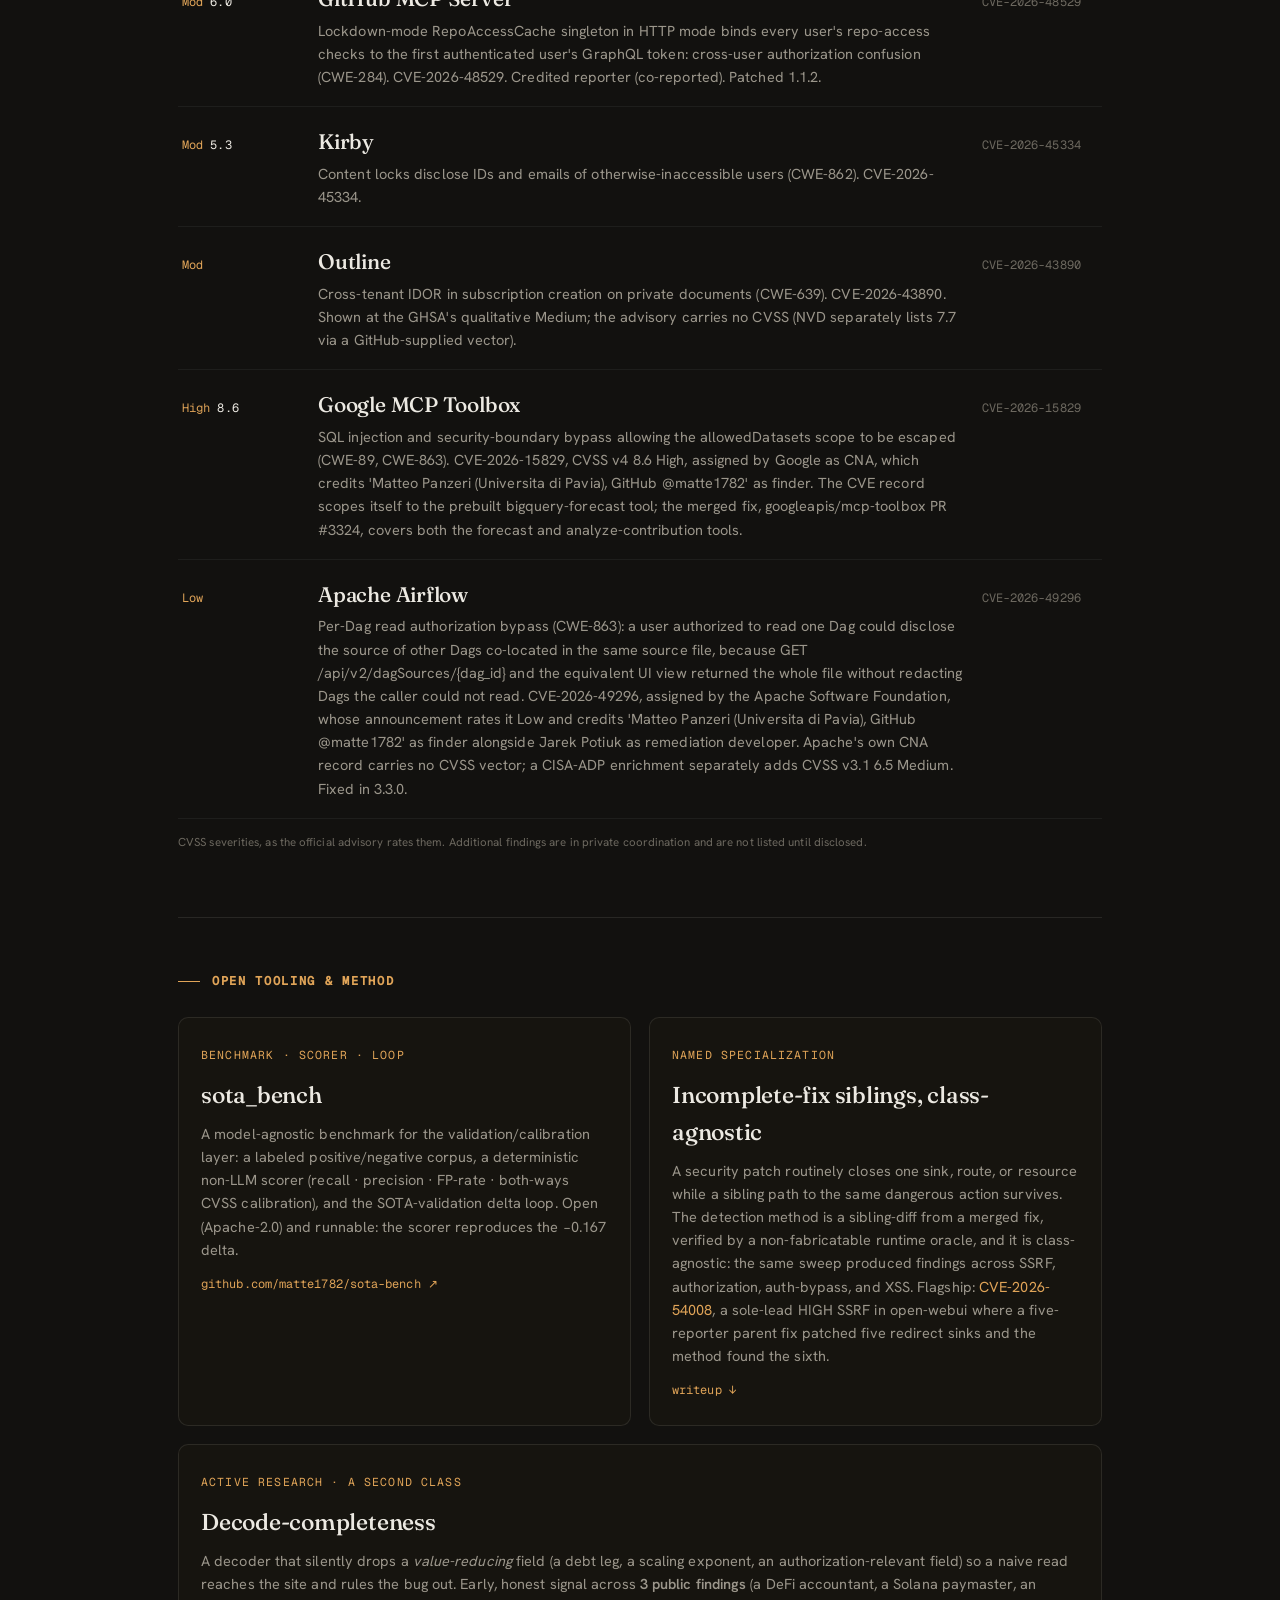
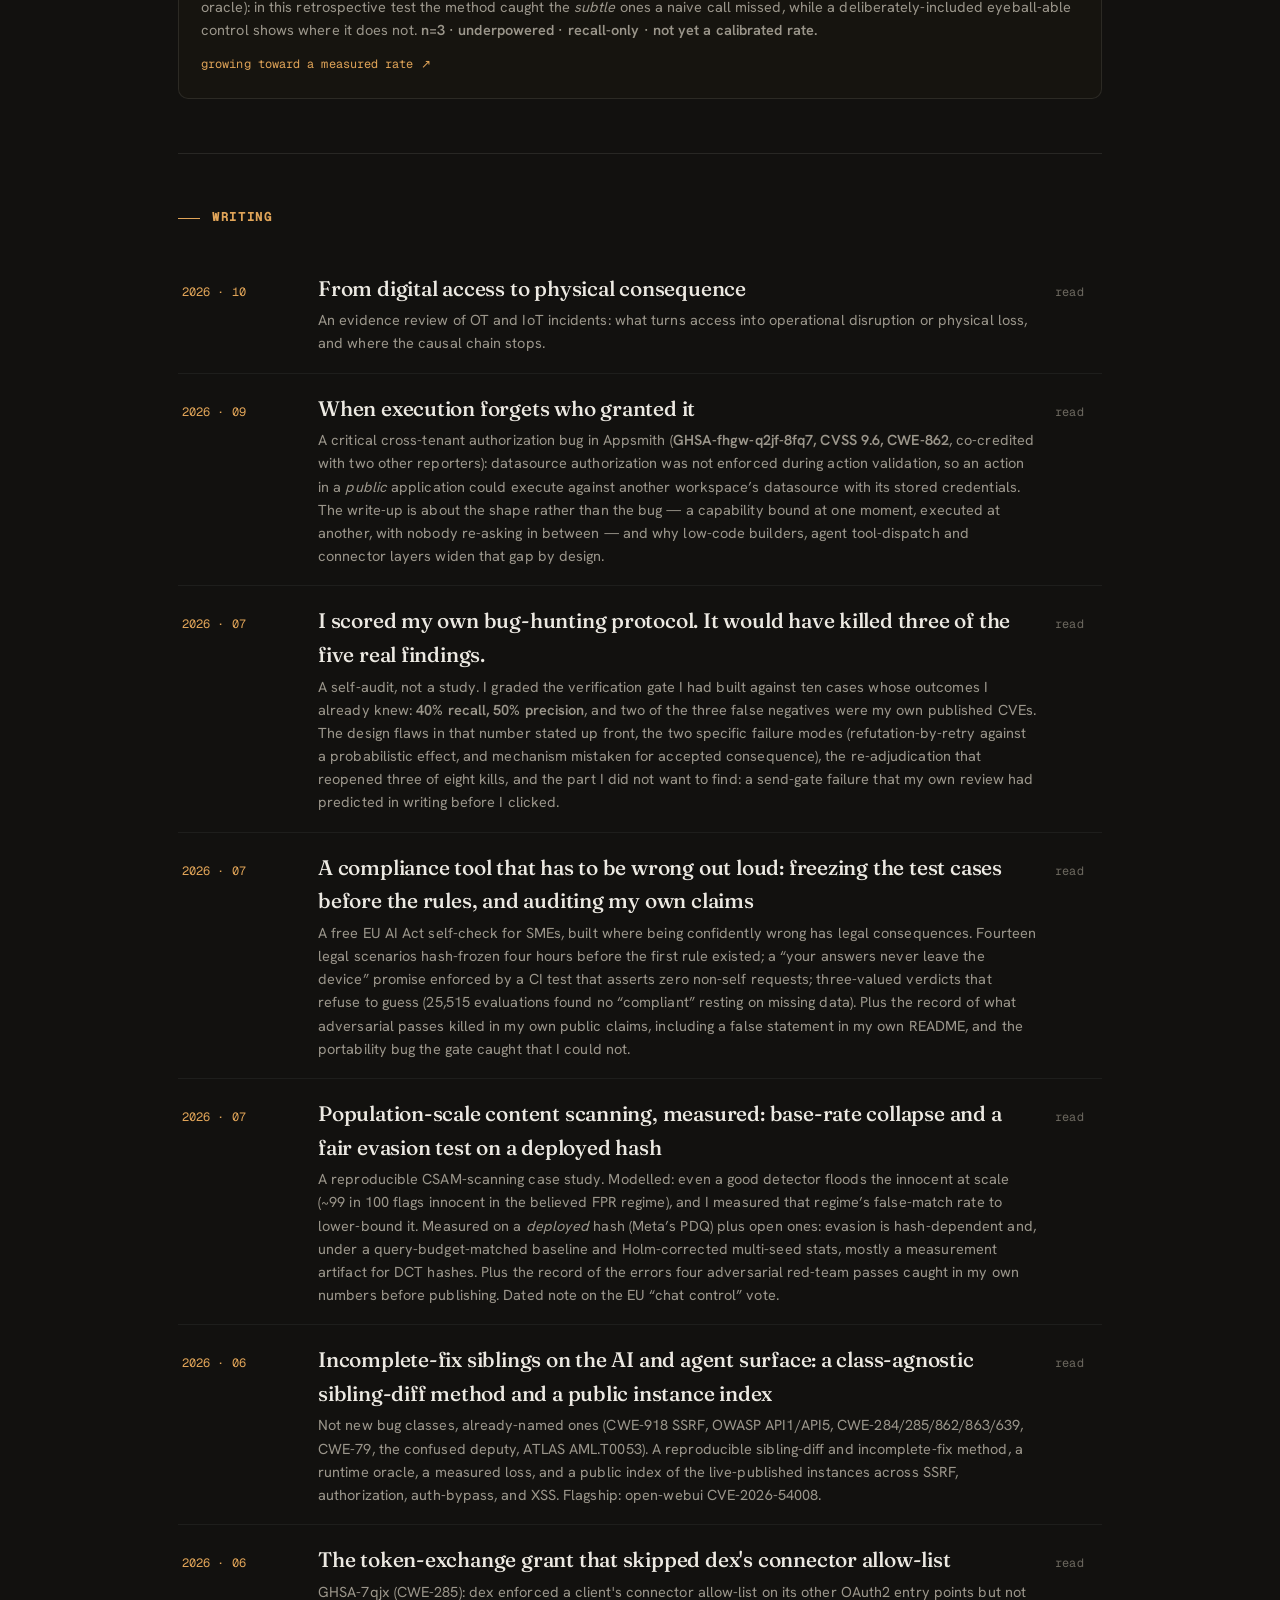
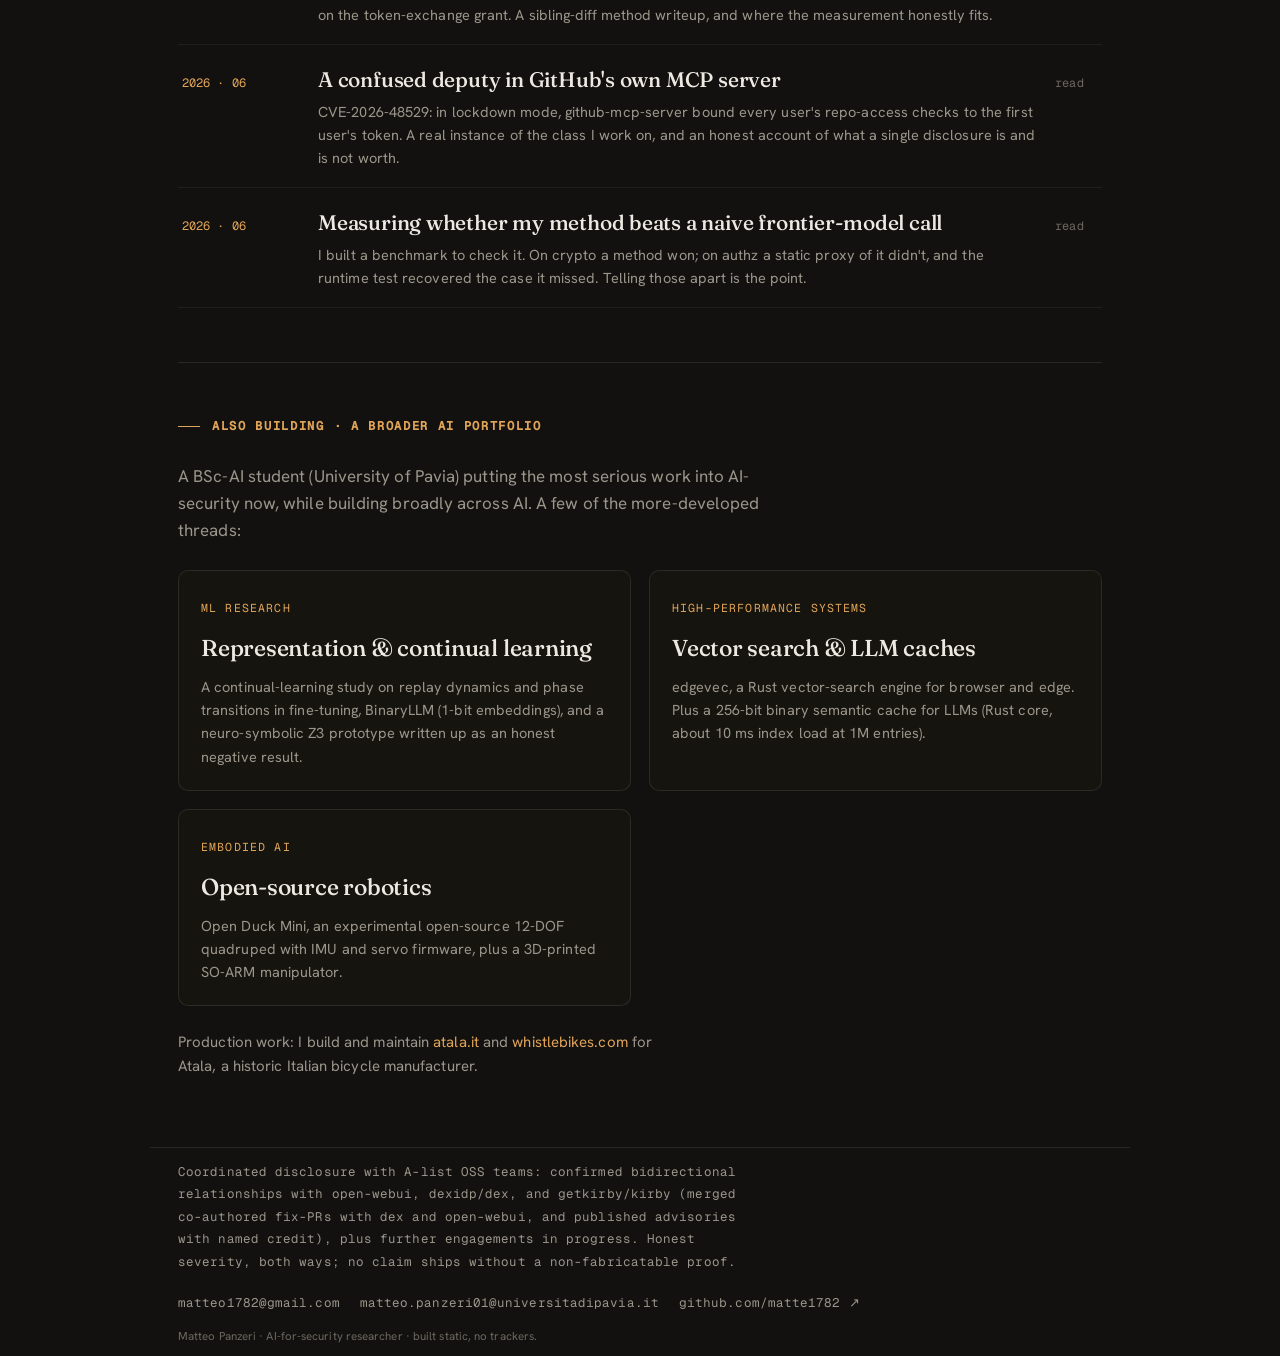
==== commit 598c252c: "writing: publish evidence review of cyber-physical security incidents" ====
--- a/index.html
+++ b/index.html
@@ -362,6 +362,11 @@
 
   <section id="writing">
     <h2 class="sec-h">Writing</h2>
+    <a class="row reveal" href="./writing/digital-access-physical-consequence/" style="grid-template-columns:118px 1fr auto">
+      <span class="sev">2026 &middot; 10</span>
+      <span><span class="name">From digital access to physical consequence</span><span class="desc">An evidence review of OT and IoT incidents: what turns access into operational disruption or physical loss, and where the causal chain stops.</span></span>
+      <span class="id">read <span class="arrow">&rarr;</span></span>
+    </a>
     <a class="row reveal" href="./writing/when-execution-forgets-authorization/" style="grid-template-columns:118px 1fr auto">
       <span class="sev">2026 &middot; 09</span>
       <span><span class="name">When execution forgets who granted it</span><span class="desc">A critical cross-tenant authorization bug in Appsmith (<b>GHSA-fhgw-q2jf-8fq7, CVSS 9.6, CWE-862</b>, co-credited with two other reporters): datasource authorization was not enforced during action validation, so an action in a <i>public</i> application could execute against another workspace&rsquo;s datasource with its stored credentials. The write-up is about the shape rather than the bug &mdash; a capability bound at one moment, executed at another, with nobody re-asking in between &mdash; and why low-code builders, agent tool-dispatch and connector layers widen that gap by design.</span></span>
